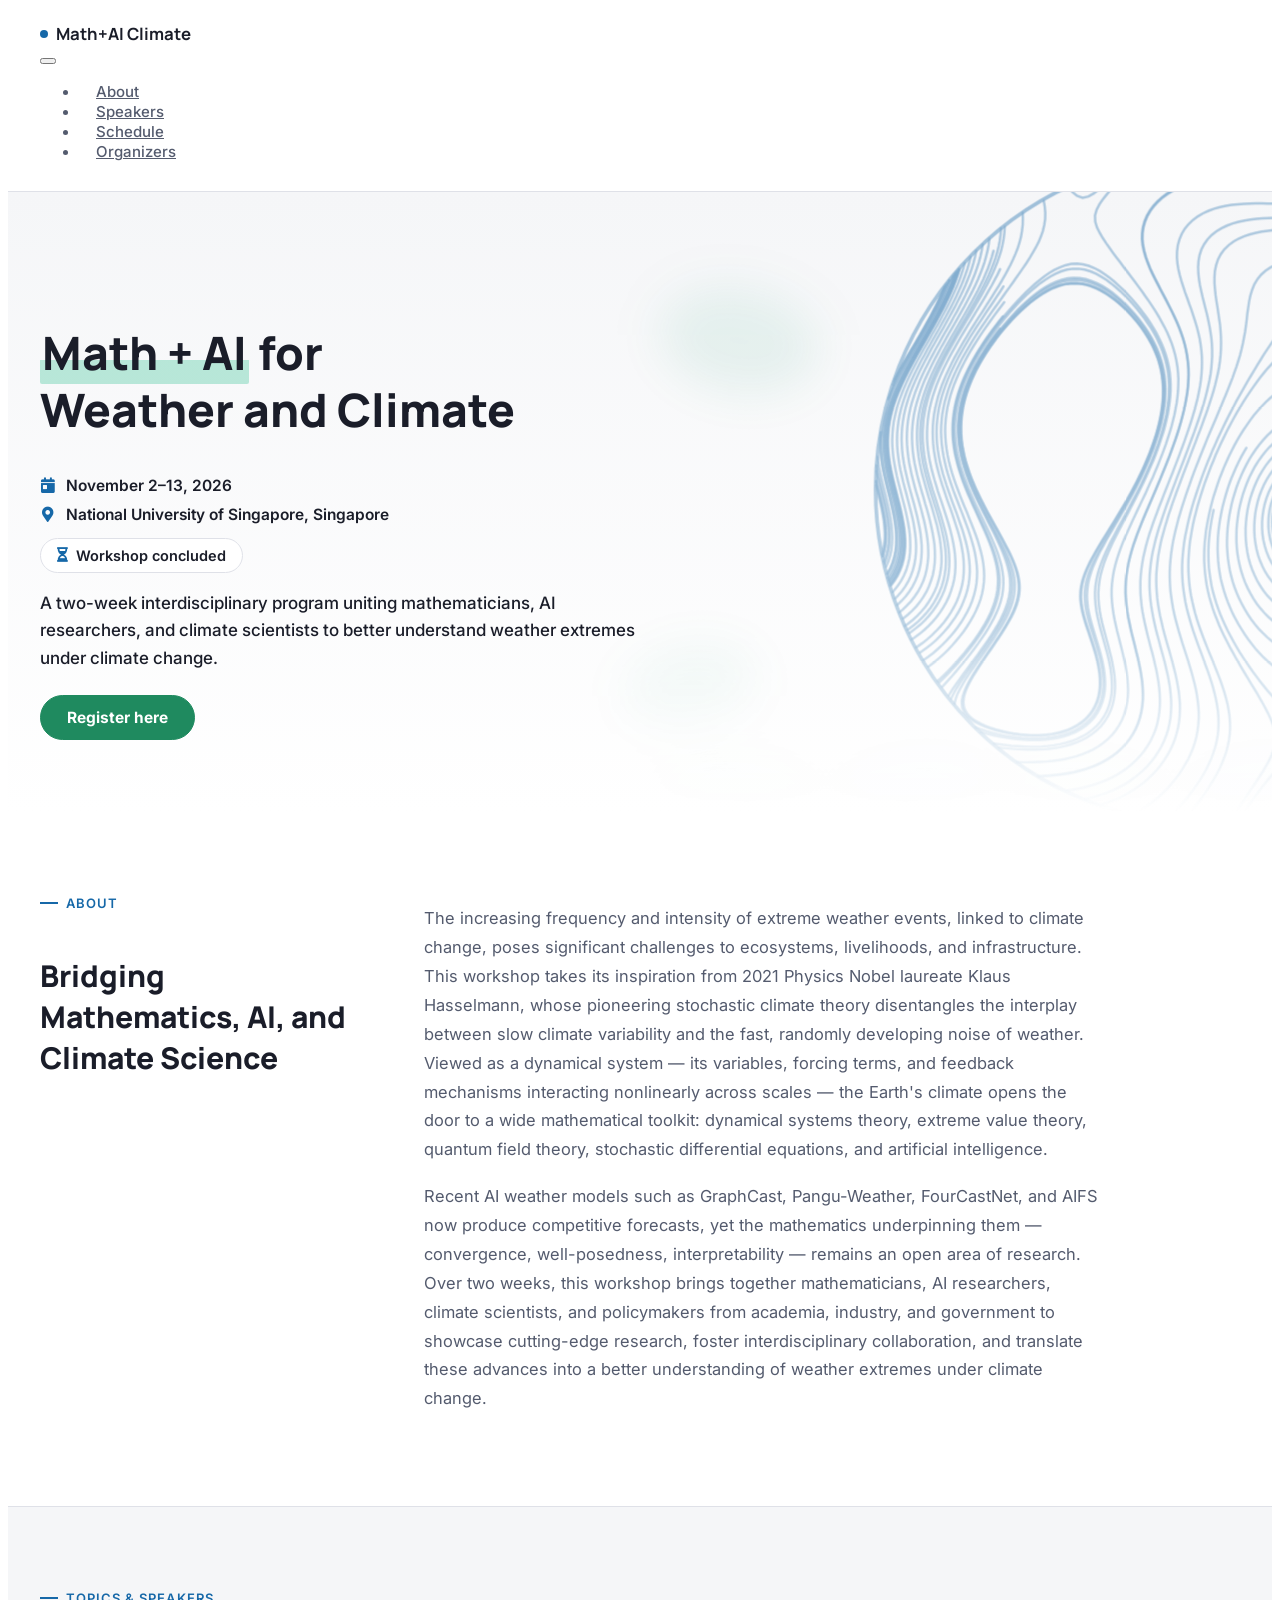
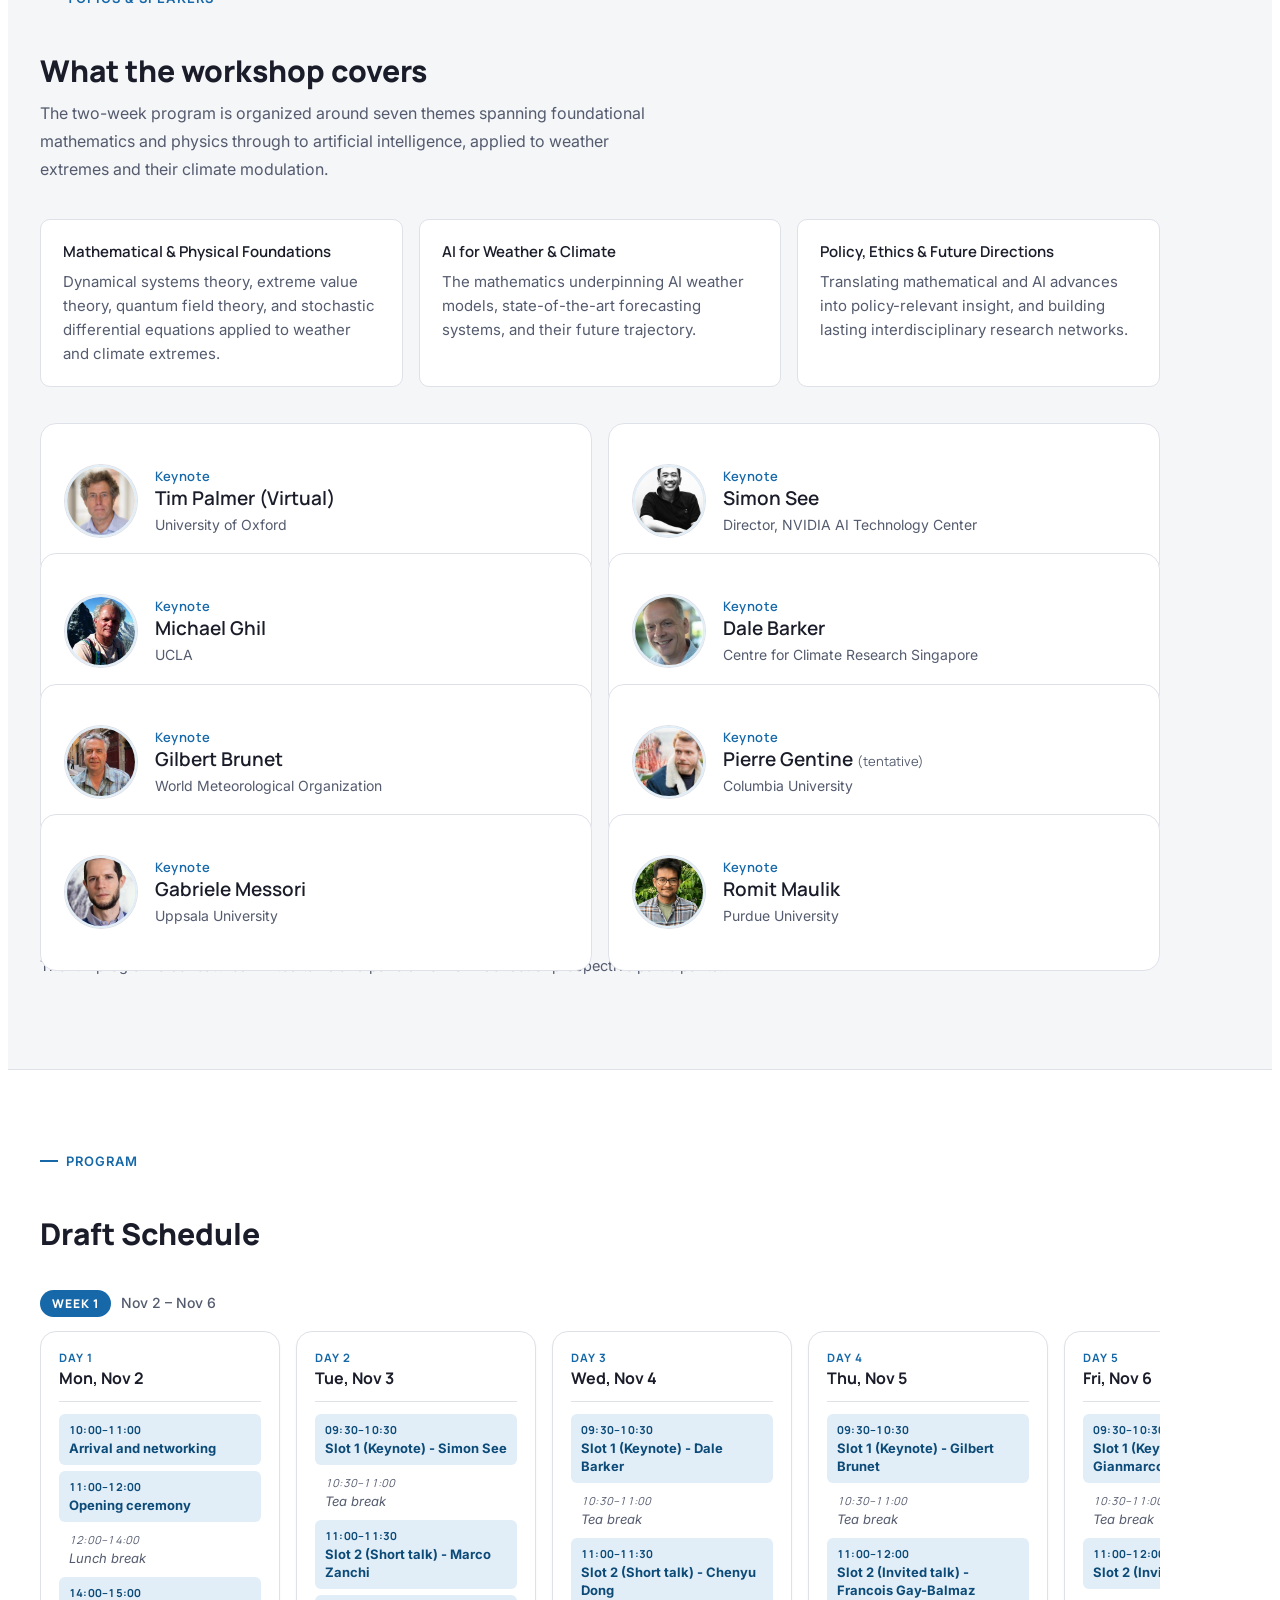
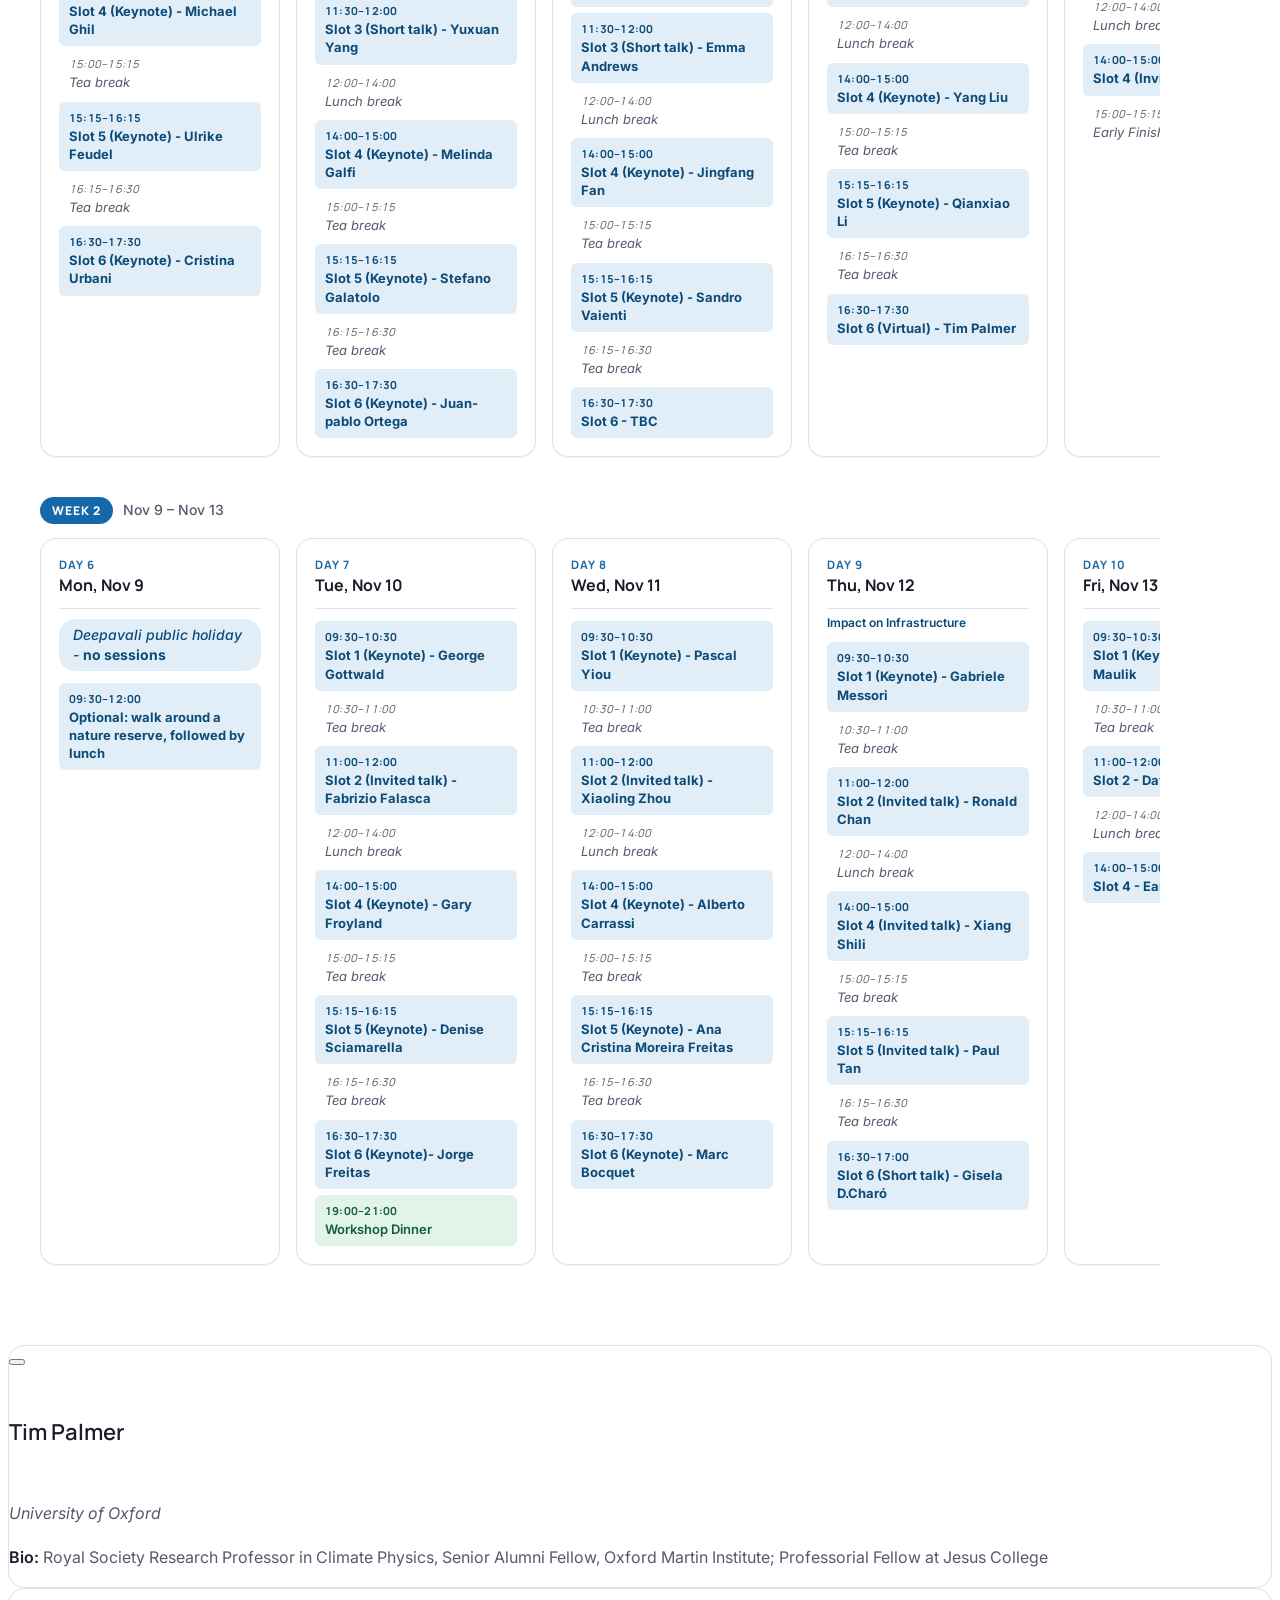
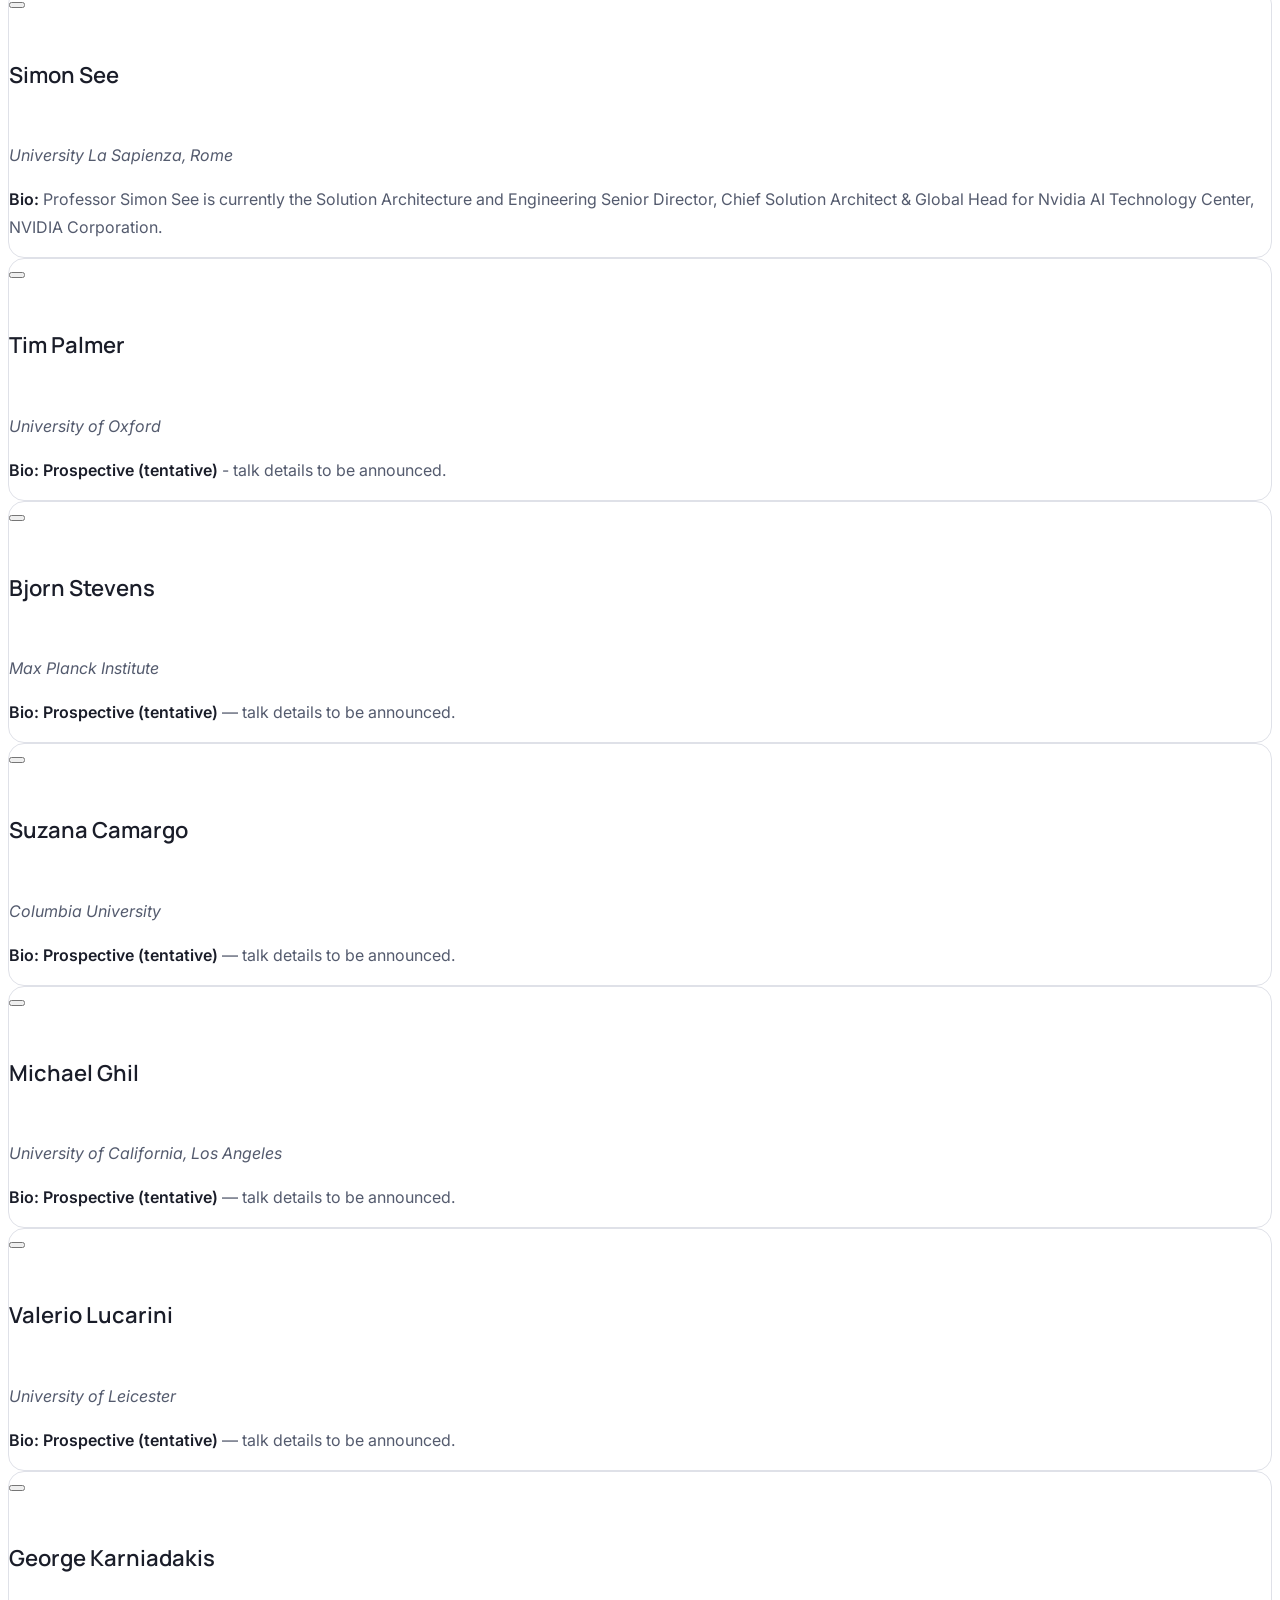
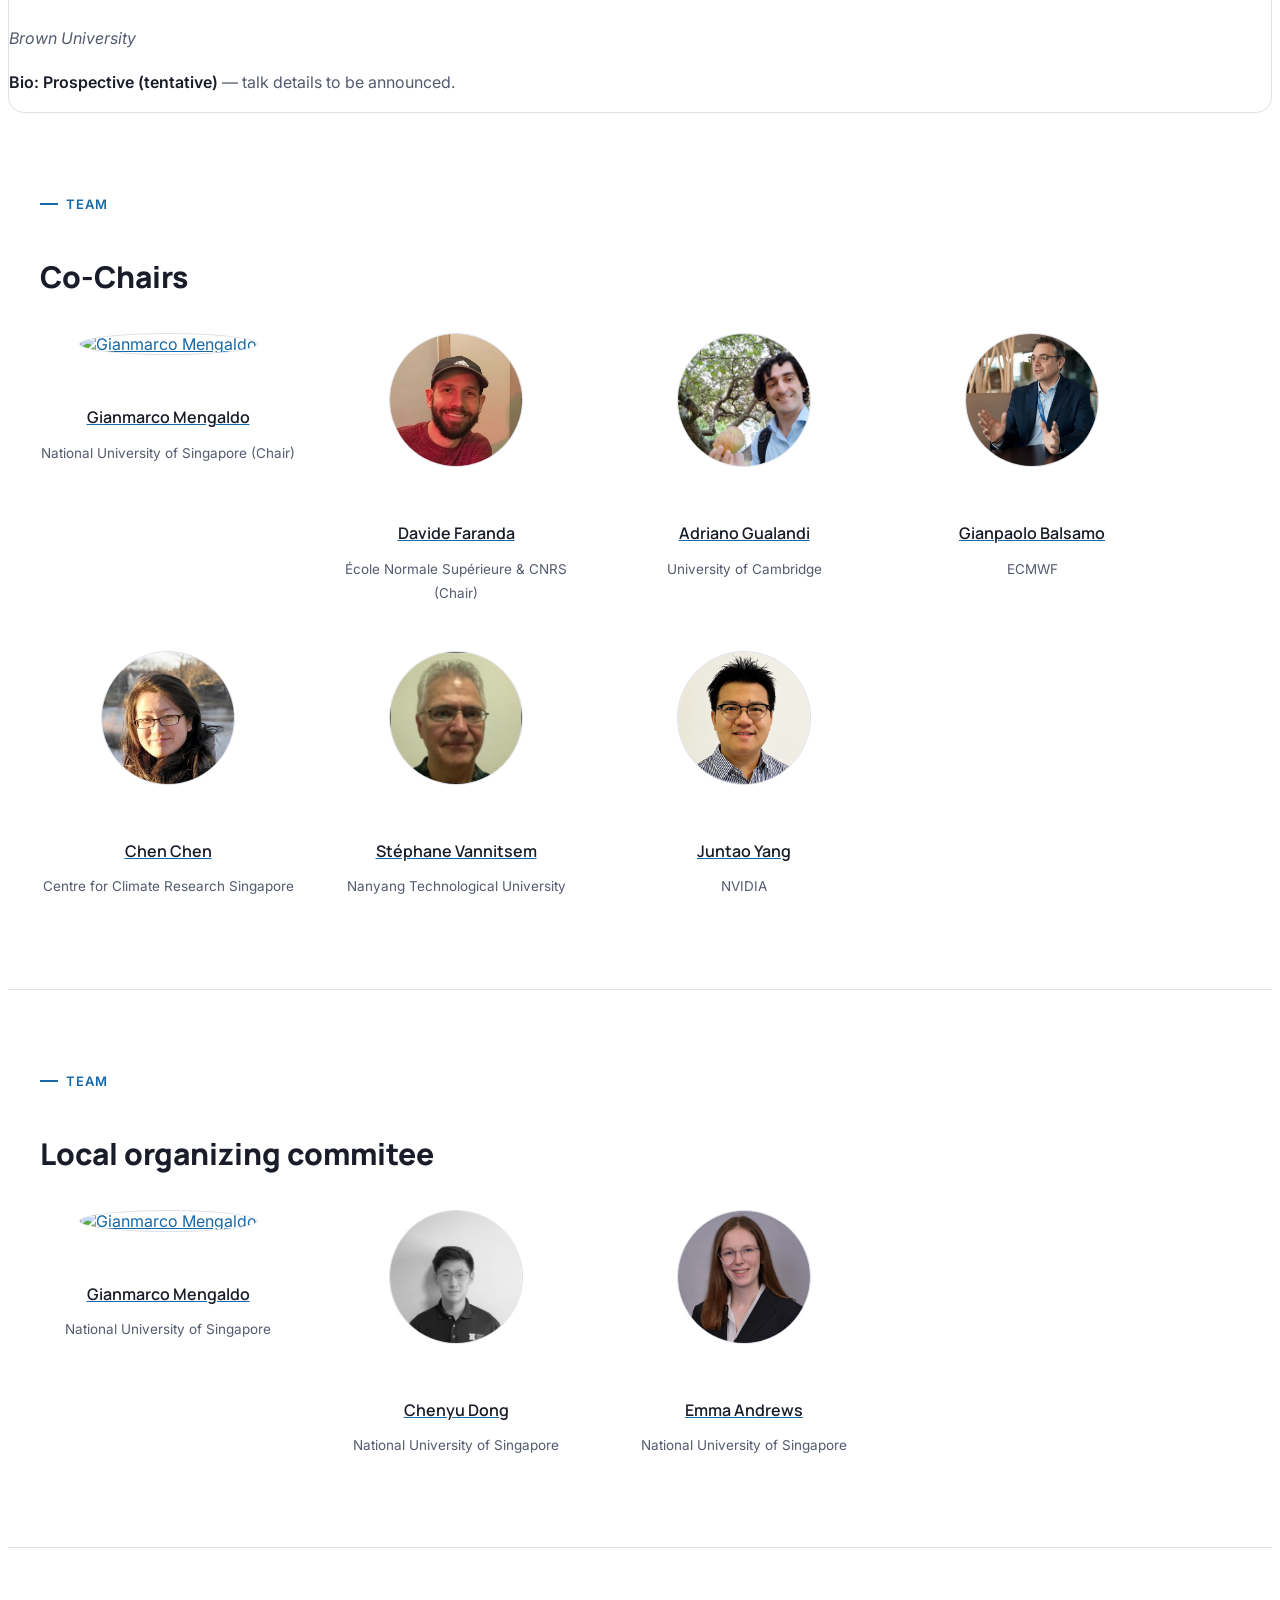
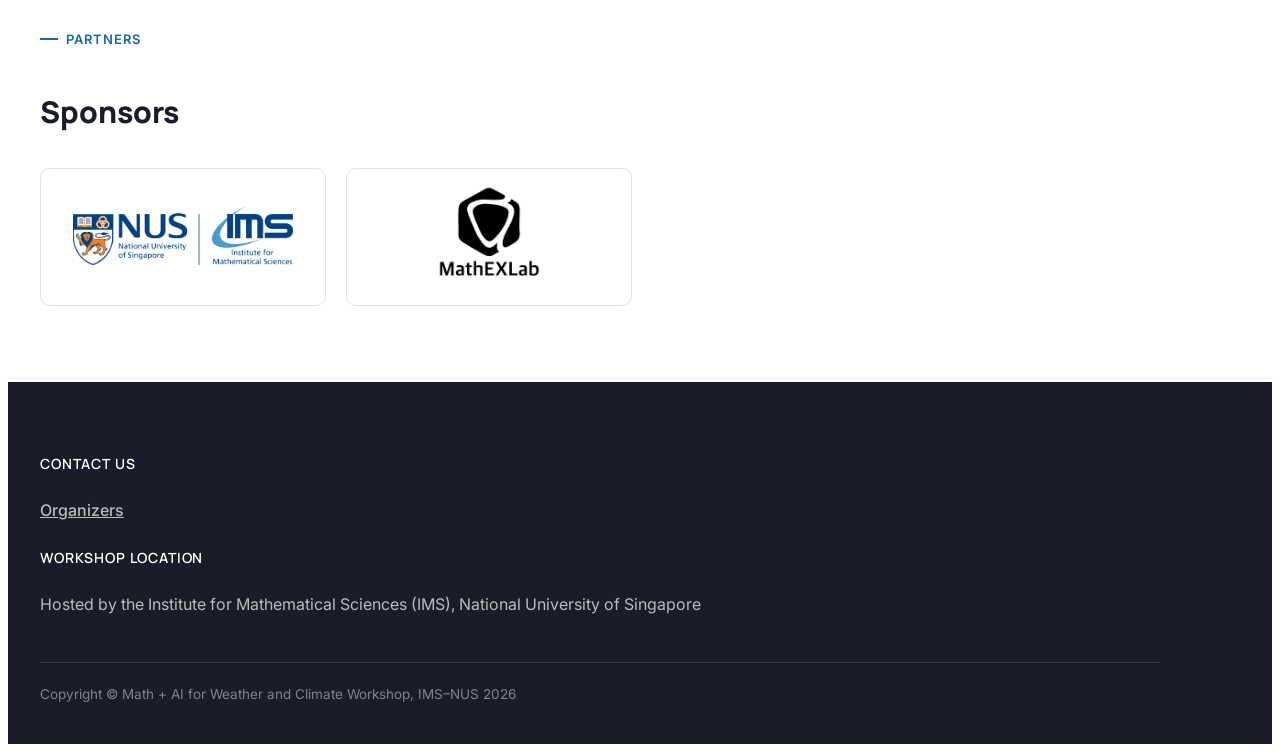
==== index.html @ 5ded69bd "schedule change" ====
<!doctype html>
<html class="no-js" lang="en">

<head>
    <!-- meta data -->
    <meta charset="utf-8">
    <meta http-equiv="X-UA-Compatible" content="IE=edge">
    <meta name="viewport" content="width=device-width, initial-scale=1">
    <!-- The above 3 meta tags *must* come first in the head; any other head content must come *after* these tags -->

    <!--font-family-->
    <link rel="preconnect" href="https://fonts.googleapis.com">
    <link rel="preconnect" href="https://fonts.gstatic.com" crossorigin>
    <link href="https://fonts.googleapis.com/css2?family=Manrope:wght@600;700;800&amp;family=Inter:wght@400;500;600;700&amp;display=swap" rel="stylesheet">

    <!-- title of site -->
    <title>Math + AI for Weather and Climate — IMS Workshop, NUS 2026</title>

    <!-- TODO: add a logo/mark for this workshop to assets/logo/ and point this at it -->
    <link rel="shortcut icon" type="image/svg+xml" href="assets/logo/math-ai-climate.svg" />

    <!--font-awesome.min.css-->
    <link rel="stylesheet" href="assets/css/font-awesome.min.css">

    <!--flat icon css-->
    <link rel="stylesheet" href="assets/css/flaticon.css">

    <!--animate.css-->
    <link rel="stylesheet" href="assets/css/animate.css">

    <!--owl.carousel.css-->
    <link rel="stylesheet" href="assets/css/owl.carousel.min.css">
    <link rel="stylesheet" href="assets/css/owl.theme.default.min.css">

    <!--bootstrap.min.css-->
    <link rel="stylesheet" href="assets/css/bootstrap.min.css">

    <!--responsive.css-->
    <link rel="stylesheet" href="assets/css/responsive.css">

    <!--style.css-->
    <link rel="stylesheet" href="assets/css/style.css">

    <!--theme.css: this workshop's brand layer-->
    <link rel="stylesheet" href="assets/css/theme.css?v=4">

    <link rel="stylesheet" href="https://cdnjs.cloudflare.com/ajax/libs/font-awesome/5.15.3/css/all.min.css">

    <!-- Include Slick CSS -->
    <link rel="stylesheet" type="text/css" href="https://cdnjs.cloudflare.com/ajax/libs/slick-carousel/1.8.1/slick.min.css"/>
    <link rel="stylesheet" type="text/css" href="https://cdnjs.cloudflare.com/ajax/libs/slick-carousel/1.8.1/slick-theme.min.css"/>

    <!-- HTML5 shim and Respond.js for IE8 support of HTML5 elements and media queries -->
    <!-- WARNING: Respond.js doesn't work if you view the page via file:// -->

    <!--[if lt IE 9]>
        <script src="https://oss.maxcdn.com/html5shiv/3.7.3/html5shiv.min.js"></script>
        <script src="https://oss.maxcdn.com/respond/1.4.2/respond.min.js"></script>
    <![endif]-->
    <script id="MathJax-script" async src="https://cdn.jsdelivr.net/npm/mathjax@3/es5/tex-mml-chtml.js"></script>

</head>

<body>
    <!--[if lte IE 9]>
        <p class="browserupgrade">You are using an <strong>outdated</strong> browser. Please <a href="https://browsehappy.com/">upgrade your browser</a> to improve your experience and security.</p>
    <![endif]-->

    <!-- top-area Start -->
    <header class="header sticky-header">
        <nav class="navbar navbar-expand-lg navbar-light bg-light">
            <div class="container-fluid nav-container">
              <a class="brand-mark" href="#welcome-hero"><span class="brand-dot"></span>Math+AI Climate</a>
              <button class="navbar-toggler" type="button" data-bs-toggle="collapse" data-bs-target="#navbarScroll" aria-controls="navbarScroll" aria-expanded="false" aria-label="Toggle navigation">
                <span class="navbar-toggler-icon"></span>
              </button>
              <div class="collapse navbar-collapse" id="navbarScroll">
                <ul class="navbar-nav ms-auto my-2 my-lg-0 navbar-nav-scroll align-items-lg-center">
                  <li class="nav-item">
                    <a class="nav-link" href="#goals">About</a>
                  </li>
                  <li class="nav-item">
                    <a class="nav-link" href="#topics">Speakers</a>
                  </li>
                  <li class="nav-item">
                    <a class="nav-link" href="#schedule">Schedule</a>
                  </li>
                  <li class="nav-item">
                    <a class="nav-link" href="#organizers">Organizers</a>
                  </li>
                  <!-- Past Events dropdown: this is the workshop's first edition, so there's
                       nothing to link here yet. Uncomment and fill in after it runs once.
                  <li class="nav-item dropdown">
                    <a href="#" class="nav-link dropdown-toggle" id="pastEventsDropdown" role="button" data-bs-toggle="dropdown" aria-haspopup="true" aria-expanded="false">Past Events</a>
                    <div class="dropdown-menu">
                      <a class="dropdown-item" href="index-2026.html">2026</a>
                    </div>
                  </li>
                  -->
                </ul>
              </div>
            </div>
          </nav>

        <div class="clearfix"></div>

    </header><!-- /.top-area -->
    <!-- top-area End -->


    <!-- welcome-hero start -->
    <section id="welcome-hero" class="welcome-hero section-fade-in">
        <div class="hero-bg" aria-hidden="true">
<!-- HERO_BG_SVG_START -->
<svg xmlns="http://www.w3.org/2000/svg" viewBox="0 0 1600 500" preserveAspectRatio="xMidYMid slice">
<defs>
<filter id="blobBlur" x="-50%" y="-50%" width="200%" height="200%">
<feGaussianBlur stdDeviation="18"/>
</filter>
</defs>
<g>
<ellipse cx="880" cy="120" rx="65" ry="42" fill="#1f8a5f" fill-opacity="0.15" transform="rotate(10 880 120)" filter="url(#blobBlur)" class="hero-blob" style="--bi:0"/>
<ellipse cx="840" cy="400" rx="55" ry="34" fill="#1f8a5f" fill-opacity="0.13" transform="rotate(-12 840 400)" filter="url(#blobBlur)" class="hero-blob" style="--bi:1"/>
<ellipse cx="1470" cy="80" rx="60" ry="40" fill="#1f8a5f" fill-opacity="0.14" transform="rotate(8 1470 80)" filter="url(#blobBlur)" class="hero-blob" style="--bi:2"/>
<ellipse cx="1500" cy="400" rx="65" ry="42" fill="#1f8a5f" fill-opacity="0.13" transform="rotate(-10 1500 400)" filter="url(#blobBlur)" class="hero-blob" style="--bi:3"/>
<ellipse cx="1560" cy="230" rx="45" ry="60" fill="#1668a8" fill-opacity="0.12" transform="rotate(0 1560 230)" filter="url(#blobBlur)" class="hero-blob" style="--bi:4"/>
<ellipse cx="880" cy="486" rx="65" ry="26" fill="#1f8a5f" fill-opacity="0.1" transform="rotate(6 880 486)" filter="url(#blobBlur)" class="hero-blob" style="--bi:5"/>
<ellipse cx="1020" cy="486" rx="65" ry="26" fill="#1668a8" fill-opacity="0.1" transform="rotate(-6 1020 486)" filter="url(#blobBlur)" class="hero-blob" style="--bi:6"/>
<ellipse cx="1160" cy="486" rx="65" ry="26" fill="#1f8a5f" fill-opacity="0.1" transform="rotate(6 1160 486)" filter="url(#blobBlur)" class="hero-blob" style="--bi:7"/>
<ellipse cx="1300" cy="486" rx="65" ry="26" fill="#1668a8" fill-opacity="0.1" transform="rotate(-6 1300 486)" filter="url(#blobBlur)" class="hero-blob" style="--bi:8"/>
<ellipse cx="1440" cy="486" rx="65" ry="26" fill="#1f8a5f" fill-opacity="0.1" transform="rotate(6 1440 486)" filter="url(#blobBlur)" class="hero-blob" style="--bi:9"/>
</g>
<g>
<path d="M 1154.1,-8.2 L 1158.8,-7.1 L 1163.6,-8.0 L 1168.0,-10.1 L 1172.0,-12.8 L 1175.8,-15.9 L 1177.0,-16.9" class="hero-line" fill="none" stroke="#1668a8" stroke-opacity="0.6" stroke-width="2" stroke-linecap="round" style="--len:25.9;--i:0"/>
<path d="M 1145.8,-3.8 L 1148.8,-0.0 L 1152.5,3.1 L 1157.0,4.7 L 1161.7,3.6 L 1165.9,1.2 L 1169.7,-1.8 L 1173.4,-5.0 L 1177.0,-8.2 L 1180.6,-11.6 L 1184.1,-14.9 L 1187.6,-18.2 L 1190.0,-20.4" class="hero-line" fill="none" stroke="#1668a8" stroke-opacity="0.6" stroke-width="2" stroke-linecap="round" style="--len:56.6;--i:1"/>
<path d="M 1125.7,7.2 L 1126.5,12.0 L 1126.9,16.8 L 1126.8,21.7 L 1126.1,26.5 L 1125.0,31.2 L 1123.4,35.8 L 1121.5,40.3 L 1119.3,44.6 L 1116.9,48.8 L 1114.4,53.0 L 1111.8,57.1 L 1109.1,61.1 L 1106.3,65.1 L 1103.5,69.1 L 1100.7,73.1 L 1097.9,77.0 L 1095.0,81.0 L 1092.2,84.9 L 1089.4,88.9 L 1086.5,92.8 L 1083.7,96.8 L 1080.9,100.8 L 1078.2,104.8 L 1075.5,108.8 L 1072.8,112.8 L 1070.1,116.9 L 1067.6,121.0 L 1065.1,125.2 L 1062.6,129.4 L 1060.2,133.6 L 1058.0,137.9 L 1055.8,142.3 L 1053.7,146.7 L 1051.8,151.2 L 1050.0,155.7 L 1048.4,160.3 L 1047.0,164.9 L 1045.7,169.6 L 1044.7,174.3 L 1043.8,179.1 L 1043.3,183.9 L 1042.9,188.8 L 1042.8,193.7 L 1043.0,198.5 L 1043.4,203.4 L 1044.0,208.2 L 1044.8,213.0 L 1045.8,217.7 L 1046.9,222.4 L 1048.2,227.1 L 1049.7,231.8 L 1051.2,236.4 L 1052.8,241.0 L 1054.5,245.5 L 1056.3,250.1 L 1058.0,254.6 L 1059.8,259.1 L 1061.5,263.7 L 1063.2,268.2 L 1064.9,272.8 L 1066.4,277.4 L 1067.8,282.0 L 1069.1,286.7 L 1070.2,291.5 L 1071.0,296.2 L 1071.6,301.1 L 1071.9,305.9 L 1071.8,310.8 L 1071.4,315.6 L 1070.6,320.4 L 1069.4,325.1 L 1067.9,329.8 L 1066.1,334.3 L 1064.0,338.6 L 1061.6,342.9 L 1059.1,347.0 L 1056.3,351.0 L 1053.3,354.9 L 1050.2,358.6 L 1046.9,362.2 L 1043.5,365.6 L 1039.9,368.9 L 1036.2,372.1 L 1032.4,375.0 L 1028.4,377.8" class="hero-line" fill="none" stroke="#1668a8" stroke-opacity="0.6" stroke-width="2" stroke-linecap="round" style="--len:413.1;--i:2"/>
<path d="M 1108.7,16.8 L 1108.8,21.7 L 1108.7,26.5 L 1108.1,31.3 L 1107.3,36.1 L 1106.1,40.8 L 1104.6,45.5 L 1102.8,50.0 L 1100.9,54.4 L 1098.8,58.8 L 1096.5,63.1 L 1094.2,67.4 L 1091.8,71.6 L 1089.3,75.8 L 1086.7,79.9 L 1084.1,84.0 L 1081.5,88.1 L 1078.9,92.2 L 1076.3,96.3 L 1073.6,100.4 L 1071.0,104.5 L 1068.4,108.6 L 1065.8,112.7 L 1063.3,116.9 L 1060.8,121.0 L 1058.4,125.2 L 1056.0,129.5 L 1053.6,133.7 L 1051.4,138.0 L 1049.3,142.4 L 1047.2,146.8 L 1045.3,151.3 L 1043.5,155.8 L 1041.9,160.4 L 1040.4,165.0 L 1039.2,169.7 L 1038.1,174.4 L 1037.2,179.2 L 1036.6,184.0 L 1036.2,188.9 L 1036.1,193.7 L 1036.2,198.6 L 1036.5,203.5 L 1037.0,208.3 L 1037.8,213.1 L 1038.7,217.9 L 1039.8,222.6 L 1041.0,227.3 L 1042.4,232.0 L 1043.8,236.6 L 1045.4,241.2 L 1046.9,245.8 L 1048.5,250.4 L 1050.2,255.0 L 1051.8,259.6 L 1053.3,264.2 L 1054.8,268.8 L 1056.3,273.4 L 1057.6,278.1 L 1058.8,282.8 L 1059.7,287.6 L 1060.5,292.4 L 1061.0,297.2 L 1061.2,302.1 L 1061.1,306.9 L 1060.7,311.8 L 1059.9,316.6 L 1058.7,321.3 L 1057.2,325.9 L 1055.4,330.4 L 1053.2,334.8 L 1050.8,339.0 L 1048.2,343.0 L 1045.3,346.9 L 1042.1,350.7 L 1038.8,354.2 L 1035.4,357.6 L 1031.7,360.8 L 1027.9,363.8 L 1023.9,366.6 L 1022.5,367.5" class="hero-line" fill="none" stroke="#1668a8" stroke-opacity="0.6" stroke-width="2" stroke-linecap="round" style="--len:385.5;--i:3"/>
<path d="M 1094.2,28.1 L 1093.9,32.9 L 1093.3,37.8 L 1092.4,42.5 L 1091.3,47.2 L 1089.8,51.9 L 1088.2,56.5 L 1086.4,61.0 L 1084.5,65.4 L 1082.4,69.8 L 1080.2,74.2 L 1077.9,78.5 L 1075.6,82.7 L 1073.2,86.9 L 1070.7,91.1 L 1068.3,95.3 L 1065.8,99.5 L 1063.3,103.7 L 1060.8,107.8 L 1058.3,112.0 L 1055.8,116.2 L 1053.4,120.4 L 1051.0,124.6 L 1048.6,128.9 L 1046.3,133.2 L 1044.1,137.5 L 1042.0,141.9 L 1039.9,146.3 L 1037.9,150.7 L 1036.1,155.2 L 1034.4,159.8 L 1032.9,164.4 L 1031.6,169.1 L 1030.4,173.8 L 1029.5,178.5 L 1028.7,183.3 L 1028.3,188.2 L 1028.0,193.0 L 1028.0,197.9 L 1028.2,202.7 L 1028.7,207.6 L 1029.3,212.4 L 1030.1,217.2 L 1031.1,222.0 L 1032.2,226.7 L 1033.5,231.4 L 1034.8,236.0 L 1036.2,240.7 L 1037.7,245.3 L 1039.2,250.0 L 1040.6,254.6 L 1042.1,259.2 L 1043.5,263.9 L 1044.8,268.6 L 1046.1,273.3 L 1047.2,278.0 L 1048.1,282.8 L 1048.8,287.6 L 1049.3,292.4 L 1049.5,297.3 L 1049.4,302.1 L 1049.0,307.0 L 1048.2,311.8 L 1047.0,316.5 L 1045.5,321.1 L 1043.6,325.6 L 1041.4,329.9 L 1038.9,334.1 L 1036.1,338.0 L 1033.1,341.8 L 1029.8,345.4 L 1026.3,348.8 L 1022.5,351.9 L 1018.7,354.8 L 1017.3,355.7" class="hero-line" fill="none" stroke="#1668a8" stroke-opacity="0.6" stroke-width="2" stroke-linecap="round" style="--len:356.4;--i:4"/>
<path d="M 1081.8,37.8 L 1081.2,42.6 L 1080.3,47.4 L 1079.1,52.1 L 1077.8,56.8 L 1076.2,61.4 L 1074.5,65.9 L 1072.6,70.4 L 1070.6,74.8 L 1068.5,79.2 L 1066.3,83.5 L 1064.0,87.8 L 1061.7,92.1 L 1059.3,96.3 L 1056.9,100.6 L 1054.5,104.8 L 1052.1,109.0 L 1049.7,113.2 L 1047.3,117.4 L 1044.9,121.7 L 1042.5,125.9 L 1040.2,130.2 L 1037.9,134.5 L 1035.7,138.8 L 1033.6,143.2 L 1031.5,147.6 L 1029.5,152.0 L 1027.7,156.5 L 1026.0,161.1 L 1024.5,165.7 L 1023.1,170.3 L 1021.9,175.1 L 1020.9,179.8 L 1020.2,184.6 L 1019.7,189.4 L 1019.4,194.3 L 1019.4,199.2 L 1019.6,204.0 L 1020.0,208.9 L 1020.6,213.7 L 1021.4,218.5 L 1022.4,223.2 L 1023.5,228.0 L 1024.7,232.7 L 1026.0,237.4 L 1027.3,242.0 L 1028.7,246.7 L 1030.0,251.4 L 1031.4,256.0 L 1032.7,260.7 L 1033.9,265.4 L 1035.0,270.2 L 1036.0,274.9 L 1036.8,279.7 L 1037.5,284.5 L 1037.8,289.4 L 1037.9,294.2 L 1037.7,299.1 L 1037.1,303.9 L 1036.2,308.7 L 1034.8,313.3 L 1033.1,317.9 L 1031.1,322.3 L 1028.6,326.5 L 1025.9,330.5 L 1022.8,334.3 L 1019.5,337.8 L 1015.9,341.1 L 1012.1,344.1" class="hero-line" fill="none" stroke="#1668a8" stroke-opacity="0.6" stroke-width="2" stroke-linecap="round" style="--len:330.5;--i:5"/>
<path d="M 1071.2,47.5 L 1070.2,52.3 L 1069.0,57.0 L 1067.6,61.7 L 1066.0,66.3 L 1064.2,70.8 L 1062.4,75.3 L 1060.4,79.7 L 1058.3,84.1 L 1056.1,88.4 L 1053.9,92.8 L 1051.6,97.0 L 1049.2,101.3 L 1046.9,105.5 L 1044.5,109.8 L 1042.1,114.0 L 1039.7,118.2 L 1037.3,122.5 L 1034.9,126.7 L 1032.6,131.0 L 1030.3,135.3 L 1028.1,139.6 L 1025.9,143.9 L 1023.8,148.3 L 1021.8,152.7 L 1019.9,157.2 L 1018.1,161.7 L 1016.5,166.3 L 1015.1,171.0 L 1013.8,175.7 L 1012.8,180.4 L 1012.0,185.2 L 1011.4,190.0 L 1011.1,194.9 L 1011.0,199.7 L 1011.2,204.6 L 1011.5,209.4 L 1012.1,214.3 L 1012.9,219.1 L 1013.8,223.8 L 1014.9,228.6 L 1016.0,233.3 L 1017.2,238.0 L 1018.5,242.7 L 1019.8,247.4 L 1021.1,252.1 L 1022.3,256.8 L 1023.5,261.5 L 1024.5,266.2 L 1025.5,271.0 L 1026.3,275.8 L 1026.8,280.6 L 1027.2,285.5 L 1027.2,290.3 L 1026.9,295.2 L 1026.3,300.0 L 1025.3,304.7 L 1023.9,309.4 L 1022.0,313.9 L 1019.8,318.2 L 1017.2,322.3 L 1014.3,326.2 L 1011.0,329.8 L 1007.5,333.1" class="hero-line" fill="none" stroke="#1668a8" stroke-opacity="0.6" stroke-width="2" stroke-linecap="round" style="--len:306.2;--i:6"/>
<path d="M 1061.9,57.4 L 1060.6,62.1 L 1059.1,66.7 L 1057.5,71.3 L 1055.7,75.8 L 1053.7,80.2 L 1051.7,84.6 L 1049.6,89.0 L 1047.4,93.3 L 1045.1,97.7 L 1042.8,101.9 L 1040.5,106.2 L 1038.1,110.4 L 1035.7,114.6 L 1033.3,118.9 L 1030.9,123.1 L 1028.5,127.3 L 1026.1,131.6 L 1023.8,135.8 L 1021.5,140.1 L 1019.3,144.5 L 1017.1,148.8 L 1015.1,153.2 L 1013.1,157.7 L 1011.3,162.2 L 1009.6,166.7 L 1008.0,171.3 L 1006.7,176.0 L 1005.6,180.7 L 1004.6,185.5 L 1004.0,190.3 L 1003.6,195.1 L 1003.4,200.0 L 1003.5,204.9 L 1003.9,209.7 L 1004.4,214.5 L 1005.2,219.3 L 1006.1,224.1 L 1007.1,228.9 L 1008.2,233.6 L 1009.4,238.3 L 1010.6,243.0 L 1011.8,247.7 L 1013.0,252.4 L 1014.2,257.2 L 1015.2,261.9 L 1016.2,266.7 L 1017.0,271.5 L 1017.6,276.3 L 1017.9,281.1 L 1018.0,286.0 L 1017.8,290.8 L 1017.2,295.7 L 1016.1,300.4 L 1014.7,305.0 L 1012.8,309.5 L 1010.5,313.8 L 1007.8,317.8 L 1004.8,321.6 L 1003.7,322.8" class="hero-line" fill="none" stroke="#1668a8" stroke-opacity="0.6" stroke-width="2" stroke-linecap="round" style="--len:283.5;--i:7"/>
<path d="M 1054.5,65.8 L 1052.9,70.4 L 1051.2,74.9 L 1049.3,79.4 L 1047.3,83.9 L 1045.3,88.3 L 1043.1,92.6 L 1040.9,96.9 L 1038.6,101.2 L 1036.2,105.5 L 1033.9,109.7 L 1031.5,113.9 L 1029.1,118.2 L 1026.6,122.4 L 1024.2,126.6 L 1021.8,130.8 L 1019.4,135.0 L 1017.1,139.3 L 1014.8,143.6 L 1012.5,147.9 L 1010.4,152.2 L 1008.3,156.6 L 1006.3,161.1 L 1004.5,165.6 L 1002.8,170.2 L 1001.3,174.8 L 1000.0,179.5 L 999.0,184.2 L 998.2,189.0 L 997.6,193.8 L 997.3,198.7 L 997.3,203.5 L 997.5,208.4 L 998.0,213.2 L 998.6,218.0 L 999.4,222.8 L 1000.4,227.6 L 1001.5,232.3 L 1002.6,237.1 L 1003.8,241.8 L 1005.0,246.5 L 1006.2,251.2 L 1007.3,255.9 L 1008.3,260.7 L 1009.2,265.5 L 1009.9,270.3 L 1010.5,275.1 L 1010.7,279.9 L 1010.7,284.8 L 1010.3,289.6 L 1009.5,294.4 L 1008.3,299.1 L 1006.6,303.7 L 1004.5,308.1 L 1001.9,312.2 L 1001.0,313.5" class="hero-line" fill="none" stroke="#1668a8" stroke-opacity="0.6" stroke-width="2" stroke-linecap="round" style="--len:264.0;--i:8"/>
<path d="M 1049.4,71.3 L 1047.7,75.9 L 1045.8,80.3 L 1043.8,84.8 L 1041.7,89.2 L 1039.6,93.5 L 1037.3,97.8 L 1035.0,102.1 L 1032.7,106.4 L 1030.3,110.6 L 1027.9,114.8 L 1025.4,119.0 L 1023.0,123.2 L 1020.6,127.4 L 1018.1,131.6 L 1015.7,135.9 L 1013.3,140.1 L 1011.0,144.4 L 1008.7,148.6 L 1006.5,153.0 L 1004.4,157.3 L 1002.4,161.8 L 1000.5,166.2" class="hero-line" fill="none" stroke="#1668a8" stroke-opacity="0.6" stroke-width="2" stroke-linecap="round" style="--len:106.9;--i:9"/>
<path d="M 1046.2,75.6 L 1045.0,78.6 L 1043.0,83.0 L 1041.0,87.4 L 1038.9,91.8 L 1036.7,96.1 L 1034.4,100.4 L 1032.0,104.7 L 1029.7,108.9 L 1027.3,113.1 L 1024.8,117.4 L 1022.4,121.5 L 1019.9,125.7 L 1017.4,129.9 L 1015.0,134.1 L 1012.6,138.3 L 1010.2,142.6 L 1007.9,146.8 L 1005.6,151.1 L 1004.8,152.6" class="hero-line" fill="none" stroke="#1668a8" stroke-opacity="0.6" stroke-width="2" stroke-linecap="round" style="--len:87.5;--i:10"/>
<path d="M 1045.3,77.0 L 1043.4,81.5 L 1041.4,85.9 L 1039.3,90.3 L 1037.1,94.6 L 1034.9,98.9 L 1032.6,103.2 L 1030.2,107.5 L 1027.8,111.7 L 1025.4,115.9 L 1022.9,120.1 L 1020.5,124.3 L 1018.0,128.5 L 1015.5,132.7 L 1013.1,136.9 L 1010.7,141.1 L 1008.3,145.3 L 1006.0,149.6 L 1005.3,151.1" class="hero-line" fill="none" stroke="#1668a8" stroke-opacity="0.6" stroke-width="2" stroke-linecap="round" style="--len:84.2;--i:11"/>
<path d="M 1047.2,74.1 L 1045.4,78.6 L 1043.4,83.0 L 1041.4,87.4 L 1039.3,91.8 L 1037.0,96.1 L 1034.8,100.4 L 1032.4,104.7 L 1030.1,108.9 L 1027.7,113.2 L 1025.2,117.4 L 1022.8,121.6 L 1020.3,125.8 L 1017.9,129.9 L 1015.4,134.2 L 1013.0,138.4 L 1010.6,142.6 L 1008.3,146.9 L 1006.0,151.2 L 1003.8,155.5" class="hero-line" fill="none" stroke="#1668a8" stroke-opacity="0.6" stroke-width="2" stroke-linecap="round" style="--len:92.3;--i:12"/>
<path d="M 1049.6,71.1 L 1047.9,75.6 L 1046.0,80.1 L 1044.1,84.6 L 1042.0,89.0 L 1039.8,93.3 L 1037.6,97.6 L 1035.3,101.9 L 1032.9,106.2 L 1030.5,110.4 L 1028.1,114.6 L 1025.7,118.8 L 1023.3,123.0 L 1020.8,127.2 L 1018.4,131.4 L 1016.0,135.7 L 1013.6,139.9 L 1011.2,144.2 L 1009.0,148.4 L 1006.8,152.8 L 1004.6,157.1 L 1002.6,161.6 L 1000.7,166.0 L 1000.1,167.5" class="hero-line" fill="none" stroke="#1668a8" stroke-opacity="0.6" stroke-width="2" stroke-linecap="round" style="--len:108.5;--i:13"/>
<path d="M 1052.3,67.9 L 1050.7,72.5 L 1048.9,77.0 L 1047.0,81.5 L 1045.0,85.9 L 1042.9,90.3 L 1040.7,94.6 L 1038.4,99.0 L 1036.1,103.2 L 1033.8,107.5 L 1031.4,111.7 L 1029.0,115.9 L 1026.5,120.1 L 1024.1,124.3 L 1021.7,128.6 L 1019.3,132.8 L 1016.9,137.0 L 1014.5,141.3 L 1012.2,145.6 L 1010.0,149.9 L 1007.9,154.2 L 1005.8,158.6 L 1003.9,163.1 L 1002.1,167.6 L 1000.4,172.2 L 999.0,176.8 L 997.7,181.5 L 996.8,186.3 L 996.0,191.1 L 995.5,195.9 L 995.3,200.8 L 995.4,205.6 L 995.7,210.5 L 996.3,215.3 L 997.0,220.1 L 997.9,224.9 L 998.9,229.6 L 1000.0,234.4 L 1001.1,239.1 L 1002.3,243.8 L 1003.5,248.5 L 1004.6,253.2 L 1005.7,258.0 L 1006.7,262.8 L 1007.5,267.6 L 1008.1,272.4 L 1008.4,277.2 L 1008.5,282.1 L 1008.2,286.9 L 1007.6,291.7 L 1006.5,296.5 L 1005.0,301.1 L 1003.0,305.5 L 1000.6,309.7 L 999.7,311.1" class="hero-line" fill="none" stroke="#1668a8" stroke-opacity="0.6" stroke-width="2" stroke-linecap="round" style="--len:259.2;--i:14"/>
<path d="M 1055.0,64.5 L 1053.5,69.1 L 1051.8,73.7 L 1050.0,78.2 L 1048.0,82.6 L 1046.0,87.0 L 1043.8,91.4 L 1041.6,95.7 L 1039.3,100.0 L 1037.0,104.3 L 1034.6,108.5 L 1032.3,112.7 L 1029.8,117.0 L 1027.4,121.2 L 1025.0,125.4 L 1022.6,129.6 L 1020.2,133.8 L 1017.8,138.1 L 1015.5,142.4 L 1013.3,146.7 L 1011.1,151.0 L 1009.0,155.4 L 1007.0,159.8 L 1005.1,164.3 L 1003.4,168.9 L 1001.9,173.5 L 1000.5,178.1 L 999.4,182.9 L 998.5,187.6 L 997.9,192.5 L 997.5,197.3 L 997.4,202.2 L 997.6,207.0 L 998.0,211.9 L 998.6,216.7 L 999.3,221.5 L 1000.3,226.3 L 1001.3,231.0 L 1002.4,235.7 L 1003.6,240.4 L 1004.8,245.2 L 1006.0,249.9 L 1007.1,254.6 L 1008.2,259.3 L 1009.1,264.1 L 1009.9,268.9 L 1010.5,273.7 L 1010.8,278.6 L 1010.9,283.4 L 1010.6,288.3 L 1009.9,293.1 L 1008.8,297.8 L 1007.3,302.4 L 1005.3,306.9 L 1002.9,311.1 L 1001.0,313.7" class="hero-line" fill="none" stroke="#1668a8" stroke-opacity="0.6" stroke-width="2" stroke-linecap="round" style="--len:265.7;--i:15"/>
<path d="M 1056.9,62.2 L 1055.4,66.8 L 1053.8,71.4 L 1052.0,75.9 L 1050.1,80.4 L 1048.1,84.8 L 1046.0,89.2 L 1043.8,93.6 L 1041.6,97.9 L 1039.3,102.1 L 1036.9,106.4 L 1034.6,110.6 L 1032.2,114.9 L 1029.7,119.1 L 1027.3,123.3 L 1024.9,127.5 L 1022.5,131.7 L 1020.2,136.0 L 1017.8,140.3 L 1015.6,144.6 L 1013.4,148.9 L 1011.2,153.3 L 1009.2,157.7 L 1007.3,162.2 L 1005.5,166.7 L 1003.9,171.3 L 1002.5,175.9 L 1001.3,180.6 L 1000.3,185.4 L 999.6,190.2 L 999.1,195.0 L 998.9,199.9 L 999.0,204.7 L 999.3,209.6 L 999.8,214.4 L 1000.5,219.2 L 1001.4,224.0 L 1002.4,228.8 L 1003.5,233.5 L 1004.6,238.2 L 1005.8,242.9 L 1007.0,247.6 L 1008.2,252.4 L 1009.3,257.1 L 1010.3,261.8 L 1011.2,266.6 L 1011.9,271.4 L 1012.4,276.3 L 1012.7,281.1 L 1012.6,286.0 L 1012.2,290.8 L 1011.4,295.6 L 1010.1,300.3 L 1008.4,304.9 L 1006.3,309.2 L 1003.7,313.3 L 1001.8,315.9" class="hero-line" fill="none" stroke="#1668a8" stroke-opacity="0.6" stroke-width="2" stroke-linecap="round" style="--len:270.5;--i:16"/>
<path d="M 1057.3,62.6 L 1055.8,67.3 L 1054.2,71.8 L 1052.4,76.4 L 1050.5,80.8 L 1048.5,85.2 L 1046.3,89.6 L 1044.2,93.9 L 1041.9,98.3 L 1039.6,102.5 L 1037.2,106.8 L 1034.9,111.0 L 1032.5,115.2 L 1030.0,119.5 L 1027.6,123.7 L 1025.2,127.9 L 1022.9,132.1 L 1020.5,136.4 L 1018.2,140.7 L 1015.9,145.0 L 1013.7,149.3 L 1011.6,153.7 L 1009.6,158.1 L 1007.7,162.6 L 1006.0,167.1 L 1004.4,171.7 L 1003.0,176.4 L 1001.9,181.1 L 1000.9,185.9 L 1000.2,190.7 L 999.8,195.5 L 999.6,200.4 L 999.7,205.2 L 1000.0,210.1 L 1000.6,214.9 L 1001.3,219.7 L 1002.2,224.5 L 1003.2,229.3 L 1004.3,234.0 L 1005.5,238.7 L 1006.7,243.4 L 1007.9,248.1 L 1009.1,252.8 L 1010.2,257.6 L 1011.2,262.3 L 1012.1,267.1 L 1012.8,271.9 L 1013.3,276.7 L 1013.5,281.6 L 1013.4,286.5 L 1013.0,291.3 L 1012.2,296.1 L 1010.9,300.8 L 1009.2,305.3 L 1007.1,309.7 L 1004.5,313.8 L 1001.6,317.7" class="hero-line" fill="none" stroke="#1668a8" stroke-opacity="0.6" stroke-width="2" stroke-linecap="round" style="--len:272.1;--i:17"/>
<path d="M 1057.1,62.8 L 1055.6,67.4 L 1054.0,72.0 L 1052.2,76.5 L 1050.3,81.0 L 1048.2,85.4 L 1046.1,89.8 L 1043.9,94.1 L 1041.7,98.4 L 1039.4,102.7 L 1037.0,106.9 L 1034.6,111.2 L 1032.2,115.4 L 1029.8,119.6 L 1027.4,123.8 L 1025.0,128.1 L 1022.6,132.3 L 1020.3,136.6 L 1017.9,140.8 L 1015.7,145.1 L 1013.5,149.5 L 1011.4,153.9 L 1009.4,158.3 L 1007.5,162.8 L 1005.8,167.3 L 1004.2,171.9 L 1002.8,176.6 L 1001.6,181.3 L 1000.7,186.0 L 1000.0,190.8 L 999.6,195.7 L 999.4,200.5 L 999.5,205.4 L 999.8,210.3 L 1000.4,215.1 L 1001.1,219.9 L 1002.0,224.7 L 1003.0,229.4 L 1004.1,234.1 L 1005.3,238.9 L 1006.5,243.6 L 1007.7,248.3 L 1008.9,253.0 L 1010.0,257.7 L 1011.0,262.5 L 1011.9,267.3 L 1012.6,272.1 L 1013.0,276.9 L 1013.3,281.8 L 1013.2,286.6 L 1012.7,291.5 L 1011.9,296.2 L 1010.6,300.9 L 1008.9,305.5 L 1006.7,309.8 L 1004.1,313.9 L 1002.2,316.5" class="hero-line" fill="none" stroke="#1668a8" stroke-opacity="0.6" stroke-width="2" stroke-linecap="round" style="--len:270.5;--i:18"/>
<path d="M 1055.7,64.4 L 1054.2,69.0 L 1052.5,73.6 L 1050.7,78.1 L 1048.7,82.5 L 1046.7,86.9 L 1044.5,91.3 L 1042.3,95.6 L 1040.0,99.9 L 1037.7,104.2 L 1035.4,108.4 L 1033.0,112.7 L 1030.6,116.9 L 1028.1,121.1 L 1025.7,125.3 L 1023.3,129.5 L 1020.9,133.8 L 1018.6,138.0 L 1016.3,142.3 L 1014.0,146.6 L 1011.9,151.0 L 1009.8,155.3 L 1007.8,159.8 L 1005.9,164.3 L 1004.2,168.8 L 1002.7,173.4 L 1001.4,178.1 L 1000.2,182.8 L 999.4,187.6 L 998.7,192.4 L 998.4,197.3 L 998.3,202.1 L 998.5,207.0 L 998.9,211.8 L 999.5,216.7 L 1000.3,221.5 L 1001.2,226.2 L 1002.2,231.0 L 1003.4,235.7 L 1004.5,240.4 L 1005.7,245.1 L 1006.9,249.8 L 1008.1,254.6 L 1009.1,259.3 L 1010.1,264.1 L 1010.9,268.9 L 1011.5,273.7 L 1011.9,278.5 L 1011.9,283.4 L 1011.7,288.2 L 1011.1,293.1 L 1010.0,297.8 L 1008.5,302.4 L 1006.6,306.9 L 1004.2,311.1 L 1001.4,315.1" class="hero-line" fill="none" stroke="#1668a8" stroke-opacity="0.6" stroke-width="2" stroke-linecap="round" style="--len:267.3;--i:19"/>
<path d="M 1053.7,66.0 L 1052.1,70.6 L 1050.4,75.2 L 1048.6,79.7 L 1046.6,84.1 L 1044.5,88.5 L 1042.3,92.9 L 1040.1,97.2 L 1037.8,101.5 L 1035.5,105.7 L 1033.1,110.0 L 1030.7,114.2 L 1028.3,118.4 L 1025.8,122.6 L 1023.4,126.8 L 1021.0,131.0 L 1018.6,135.3 L 1016.3,139.5 L 1014.0,143.8 L 1011.7,148.1 L 1009.5,152.5 L 1007.5,156.9 L 1005.5,161.3 L 1003.6,165.8 L 1002.0,170.4 L 1000.5,175.0 L 999.2,179.7 L 998.1,184.4 L 997.3,189.2 L 996.7,194.0 L 996.4,198.9 L 996.4,203.7 L 996.6,208.6 L 997.1,213.4 L 997.7,218.2 L 998.5,223.0 L 999.5,227.8 L 1000.6,232.5 L 1001.7,237.2 L 1002.9,242.0 L 1004.1,246.7 L 1005.3,251.4 L 1006.4,256.1 L 1007.4,260.9 L 1008.3,265.6 L 1009.0,270.5 L 1009.5,275.3 L 1009.7,280.1 L 1009.6,285.0 L 1009.1,289.8 L 1008.3,294.6 L 1007.0,299.3 L 1005.3,303.8 L 1003.1,308.2 L 1000.4,312.3" class="hero-line" fill="none" stroke="#1668a8" stroke-opacity="0.6" stroke-width="2" stroke-linecap="round" style="--len:262.4;--i:20"/>
<path d="M 994.2,194.1 L 993.8,198.9 L 993.8,203.8 L 994.0,208.6 L 994.5,213.5 L 995.1,218.3 L 995.9,223.1 L 996.9,227.8 L 998.0,232.6 L 999.1,237.3 L 1000.3,242.0 L 1001.5,246.7 L 1002.6,251.5 L 1003.7,256.2 L 1004.7,261.0 L 1005.5,265.7 L 1006.2,270.6 L 1006.6,275.4 L 1006.7,280.3 L 1006.6,285.1 L 1006.0,289.9 L 1005.0,294.7 L 1003.6,299.3 L 1001.7,303.8 L 999.3,308.1" class="hero-line" fill="none" stroke="#1668a8" stroke-opacity="0.6" stroke-width="2" stroke-linecap="round" style="--len:116.6;--i:21"/>
<path d="M 991.6,213.7 L 992.0,216.9 L 992.7,221.7 L 993.7,226.5 L 994.7,231.2 L 995.8,235.9 L 997.0,240.7 L 998.2,245.4 L 999.3,250.1 L 1000.4,254.8 L 1001.4,259.6 L 1002.2,264.4 L 1002.9,269.2 L 1003.3,274.0 L 1003.5,278.9 L 1003.3,283.7 L 1002.8,288.6 L 1001.8,293.3 L 1000.3,298.0 L 998.4,302.4" class="hero-line" fill="none" stroke="#1668a8" stroke-opacity="0.6" stroke-width="2" stroke-linecap="round" style="--len:90.7;--i:22"/>
<path d="M 990.6,225.1 L 991.6,229.9 L 992.7,234.6 L 993.9,239.4 L 995.1,244.1 L 996.2,248.8 L 997.3,253.5 L 998.3,258.3 L 999.2,263.1 L 999.8,267.9 L 1000.3,272.7 L 1000.5,277.6 L 1000.3,282.4 L 999.7,287.3 L 998.7,292.0 L 997.2,296.6 L 996.6,298.1" class="hero-line" fill="none" stroke="#1668a8" stroke-opacity="0.6" stroke-width="2" stroke-linecap="round" style="--len:74.5;--i:23"/>
<path d="M 990.3,233.3 L 991.5,238.0 L 992.7,242.7 L 993.8,247.4 L 994.9,252.2 L 995.9,256.9 L 996.8,261.7 L 997.5,266.5 L 998.0,271.3 L 998.2,276.2 L 998.1,281.1 L 997.5,285.9 L 996.6,290.6 L 995.7,293.8" class="hero-line" fill="none" stroke="#1668a8" stroke-opacity="0.6" stroke-width="2" stroke-linecap="round" style="--len:61.6;--i:24"/>
<path d="M 990.3,236.5 L 991.5,241.2 L 992.6,245.9 L 993.8,250.7 L 994.8,255.4 L 995.7,260.2 L 996.5,265.0 L 997.0,269.8 L 997.3,274.7 L 997.3,279.5 L 996.8,284.4 L 996.0,289.1 L 995.1,292.3" class="hero-line" fill="none" stroke="#1668a8" stroke-opacity="0.6" stroke-width="2" stroke-linecap="round" style="--len:56.7;--i:25"/>
<path d="M 990.5,233.3 L 991.6,238.0 L 992.8,242.8 L 994.0,247.5 L 995.1,252.2 L 996.1,257.0 L 997.0,261.7 L 997.7,266.5 L 998.1,271.4 L 998.3,276.2 L 998.2,281.1 L 997.7,285.9 L 996.7,290.7 L 995.8,293.8" class="hero-line" fill="none" stroke="#1668a8" stroke-opacity="0.6" stroke-width="2" stroke-linecap="round" style="--len:61.6;--i:26"/>
<path d="M 990.8,220.7 L 991.7,225.5 L 992.7,230.2 L 993.8,235.0 L 995.0,239.7 L 996.1,244.4 L 997.3,249.1 L 998.4,253.8 L 999.4,258.6 L 1000.2,263.4 L 1000.9,268.2 L 1001.4,273.0 L 1001.5,277.9 L 1001.4,282.7 L 1000.8,287.6 L 999.8,292.3 L 998.4,297.0 L 997.1,300.0" class="hero-line" fill="none" stroke="#1668a8" stroke-opacity="0.6" stroke-width="2" stroke-linecap="round" style="--len:81.0;--i:27"/>
<path d="M 994.3,193.7 L 993.9,198.6 L 993.9,203.4 L 994.1,208.3 L 994.5,213.1 L 995.1,218.0 L 995.9,222.8 L 996.9,227.5 L 998.0,232.3 L 999.1,237.0 L 1000.3,241.7 L 1001.5,246.4 L 1002.6,251.1 L 1003.7,255.9 L 1004.7,260.6 L 1005.5,265.4 L 1006.2,270.2 L 1006.7,275.1 L 1006.8,279.9 L 1006.7,284.8 L 1006.2,289.6 L 1005.2,294.4 L 1003.8,299.0 L 1002.0,303.5 L 999.6,307.8" class="hero-line" fill="none" stroke="#1668a8" stroke-opacity="0.6" stroke-width="2" stroke-linecap="round" style="--len:116.6;--i:28"/>
<path d="M 1057.9,62.0 L 1056.4,66.6 L 1054.8,71.2 L 1053.0,75.7 L 1051.1,80.2 L 1049.1,84.6 L 1047.0,89.0 L 1044.8,93.3 L 1042.5,97.6 L 1040.2,101.9 L 1037.9,106.2 L 1035.5,110.4 L 1033.1,114.6 L 1030.7,118.9 L 1028.3,123.1 L 1025.9,127.3 L 1023.5,131.5 L 1021.2,135.8 L 1018.8,140.1 L 1016.6,144.4 L 1014.4,148.7 L 1012.3,153.1 L 1010.3,157.5 L 1008.4,162.0 L 1006.6,166.5 L 1005.0,171.1 L 1003.6,175.8 L 1002.4,180.5 L 1001.4,185.2 L 1000.7,190.0 L 1000.3,194.9 L 1000.1,199.7 L 1000.1,204.6 L 1000.4,209.4 L 1000.9,214.3 L 1001.6,219.1 L 1002.5,223.9 L 1003.5,228.6 L 1004.6,233.3 L 1005.8,238.1 L 1007.0,242.8 L 1008.2,247.5 L 1009.4,252.2 L 1010.5,256.9 L 1011.5,261.7 L 1012.4,266.4 L 1013.2,271.3 L 1013.7,276.1 L 1014.0,280.9 L 1014.0,285.8 L 1013.6,290.6 L 1012.9,295.4 L 1011.7,300.2 L 1010.1,304.7 L 1008.0,309.1 L 1005.5,313.3 L 1002.7,317.2" class="hero-line" fill="none" stroke="#1668a8" stroke-opacity="0.6" stroke-width="2" stroke-linecap="round" style="--len:272.1;--i:29"/>
<path d="M 1066.6,52.5 L 1065.4,57.3 L 1064.1,61.9 L 1062.5,66.5 L 1060.8,71.1 L 1059.0,75.6 L 1057.0,80.0 L 1055.0,84.4 L 1052.8,88.8 L 1050.6,93.1 L 1048.3,97.4 L 1046.0,101.7 L 1043.6,105.9 L 1041.3,110.2 L 1038.9,114.4 L 1036.5,118.6 L 1034.1,122.9 L 1031.7,127.1 L 1029.4,131.4 L 1027.0,135.6 L 1024.8,139.9 L 1022.6,144.3 L 1020.5,148.6 L 1018.4,153.1 L 1016.5,157.5 L 1014.7,162.0 L 1013.1,166.6 L 1011.6,171.2 L 1010.3,175.9 L 1009.2,180.7 L 1008.4,185.4 L 1007.8,190.3 L 1007.4,195.1 L 1007.3,200.0 L 1007.4,204.8 L 1007.8,209.7 L 1008.4,214.5 L 1009.1,219.3 L 1010.0,224.1 L 1011.1,228.8 L 1012.2,233.6 L 1013.4,238.3 L 1014.7,243.0 L 1015.9,247.7 L 1017.1,252.4 L 1018.3,257.1 L 1019.5,261.8 L 1020.5,266.5 L 1021.3,271.3 L 1022.0,276.1 L 1022.5,281.0 L 1022.7,285.8 L 1022.6,290.7 L 1022.1,295.5 L 1021.3,300.3 L 1020.1,305.0 L 1018.4,309.6 L 1016.4,314.0 L 1013.9,318.2 L 1011.1,322.1 L 1007.9,325.8 L 1005.6,328.1" class="hero-line" fill="none" stroke="#1668a8" stroke-opacity="0.6" stroke-width="2" stroke-linecap="round" style="--len:294.8;--i:30"/>
<path d="M 1076.4,42.4 L 1075.6,47.2 L 1074.6,51.9 L 1073.3,56.6 L 1071.8,61.2 L 1070.2,65.8 L 1068.4,70.3 L 1066.5,74.8 L 1064.4,79.2 L 1062.3,83.6 L 1060.1,87.9 L 1057.8,92.2 L 1055.5,96.5 L 1053.1,100.7 L 1050.8,105.0 L 1048.4,109.2 L 1046.0,113.4 L 1043.6,117.6 L 1041.2,121.9 L 1038.8,126.1 L 1036.5,130.4 L 1034.2,134.7 L 1032.0,139.0 L 1029.8,143.3 L 1027.7,147.7 L 1025.7,152.2 L 1023.9,156.7 L 1022.1,161.2 L 1020.6,165.8 L 1019.1,170.4 L 1017.9,175.1 L 1016.9,179.9 L 1016.1,184.7 L 1015.6,189.5 L 1015.3,194.4 L 1015.2,199.2 L 1015.4,204.1 L 1015.8,208.9 L 1016.4,213.8 L 1017.1,218.5 L 1018.1,223.3 L 1019.1,228.1 L 1020.3,232.8 L 1021.5,237.5 L 1022.8,242.2 L 1024.2,246.8 L 1025.5,251.5 L 1026.8,256.2 L 1028.0,260.9 L 1029.2,265.6 L 1030.2,270.4 L 1031.1,275.1 L 1031.8,279.9 L 1032.3,284.8 L 1032.5,289.6 L 1032.5,294.5 L 1032.0,299.3 L 1031.3,304.1 L 1030.1,308.9 L 1028.6,313.5 L 1026.6,317.9 L 1024.3,322.2 L 1021.6,326.2 L 1018.6,330.1 L 1015.3,333.6 L 1011.8,337.0 L 1009.3,339.0" class="hero-line" fill="none" stroke="#1668a8" stroke-opacity="0.6" stroke-width="2" stroke-linecap="round" style="--len:319.1;--i:31"/>
<path d="M 1085.1,47.5 L 1083.8,52.2 L 1082.3,56.8 L 1080.7,61.4 L 1078.8,65.9 L 1076.9,70.4 L 1074.8,74.7 L 1072.6,79.1 L 1070.3,83.4 L 1068.0,87.7 L 1065.6,91.9 L 1063.2,96.1 L 1060.8,100.3 L 1058.4,104.5 L 1055.9,108.7 L 1053.5,112.9 L 1051.0,117.1 L 1048.6,121.4 L 1046.2,125.6 L 1043.9,129.9 L 1041.6,134.2 L 1039.4,138.5 L 1037.3,142.8 L 1035.2,147.3 L 1033.3,151.7 L 1031.5,156.2 L 1029.8,160.8 L 1028.3,165.4 L 1026.9,170.1 L 1025.8,174.8 L 1024.8,179.6 L 1024.1,184.4 L 1023.6,189.2 L 1023.4,194.0 L 1023.4,198.9 L 1023.6,203.8 L 1024.1,208.6 L 1024.7,213.4 L 1025.5,218.2 L 1026.5,223.0 L 1027.6,227.7 L 1028.9,232.4 L 1030.2,237.1 L 1031.5,241.7 L 1032.9,246.4 L 1034.4,251.0 L 1035.8,255.7 L 1037.1,260.4 L 1038.4,265.0 L 1039.7,269.7 L 1040.7,274.5 L 1041.7,279.2 L 1042.4,284.1 L 1042.9,288.9 L 1043.2,293.7 L 1043.2,298.6 L 1042.8,303.4 L 1042.0,308.2 L 1040.9,313.0 L 1039.5,317.6 L 1037.6,322.1 L 1035.4,326.4 L 1032.9,330.6 L 1030.1,334.6 L 1027.0,338.3 L 1023.7,341.8 L 1020.1,345.1 L 1016.3,348.1 L 1013.7,350.0" class="hero-line" fill="none" stroke="#1668a8" stroke-opacity="0.6" stroke-width="2" stroke-linecap="round" style="--len:328.8;--i:32"/>
<path d="M 1090.4,62.3 L 1088.3,66.7 L 1086.0,71.0 L 1083.7,75.3 L 1081.3,79.5 L 1078.9,83.7 L 1076.4,87.9 L 1073.9,92.0 L 1071.3,96.2 L 1068.8,100.3 L 1066.3,104.5 L 1063.7,108.6 L 1061.2,112.8 L 1058.7,117.0 L 1056.3,121.1 L 1053.9,125.4 L 1051.5,129.6 L 1049.2,133.9 L 1047.0,138.2 L 1044.8,142.6 L 1042.8,147.0 L 1040.9,151.5 L 1039.1,156.0 L 1037.5,160.6 L 1036.0,165.2 L 1034.7,169.9 L 1033.6,174.6 L 1032.7,179.4 L 1032.1,184.2 L 1031.7,189.0 L 1031.5,193.9 L 1031.5,198.8 L 1031.8,203.6 L 1032.3,208.4 L 1033.0,213.3 L 1033.9,218.0 L 1035.0,222.8 L 1036.2,227.5 L 1037.5,232.2 L 1038.9,236.8 L 1040.3,241.5 L 1041.8,246.1 L 1043.4,250.7 L 1044.9,255.3 L 1046.4,259.9 L 1047.9,264.6 L 1049.3,269.2 L 1050.6,273.9 L 1051.7,278.6 L 1052.7,283.4 L 1053.5,288.2 L 1054.1,293.0 L 1054.4,297.8 L 1054.4,302.7 L 1054.1,307.5 L 1053.4,312.4 L 1052.3,317.1 L 1050.9,321.7 L 1049.2,326.3 L 1047.1,330.7 L 1044.7,334.9 L 1042.1,339.0 L 1039.2,342.9 L 1036.0,346.6 L 1032.7,350.1 L 1029.1,353.4 L 1025.4,356.5 L 1021.4,359.4 L 1018.7,361.2" class="hero-line" fill="none" stroke="#1668a8" stroke-opacity="0.6" stroke-width="2" stroke-linecap="round" style="--len:328.8;--i:33"/>
<path d="M 1093.1,76.2 L 1090.5,80.3 L 1087.8,84.3 L 1085.1,88.4 L 1082.4,92.4 L 1079.6,96.5 L 1077.0,100.5 L 1074.3,104.6 L 1071.6,108.6 L 1069.0,112.7 L 1066.4,116.8 L 1063.9,121.0 L 1061.4,125.2 L 1059.0,129.4 L 1056.7,133.6 L 1054.4,138.0 L 1052.3,142.3 L 1050.2,146.7 L 1048.3,151.2 L 1046.5,155.7 L 1044.9,160.3 L 1043.4,164.9 L 1042.2,169.6 L 1041.1,174.4 L 1040.3,179.1 L 1039.7,184.0 L 1039.3,188.8 L 1039.2,193.7 L 1039.3,198.5 L 1039.6,203.4 L 1040.2,208.2 L 1041.0,213.0 L 1041.9,217.8 L 1043.1,222.5 L 1044.3,227.2 L 1045.7,231.8 L 1047.2,236.5 L 1048.8,241.1 L 1050.4,245.7 L 1052.0,250.2 L 1053.7,254.8 L 1055.4,259.3 L 1057.0,263.9 L 1058.6,268.5 L 1060.2,273.1 L 1061.6,277.8 L 1062.9,282.5 L 1064.0,287.2 L 1064.9,292.0 L 1065.5,296.8 L 1065.9,301.6 L 1066.0,306.5 L 1065.7,311.3 L 1065.1,316.1 L 1064.1,320.9 L 1062.7,325.6 L 1061.0,330.1 L 1059.1,334.6 L 1056.8,338.9 L 1054.3,343.0 L 1051.5,347.0 L 1048.6,350.9 L 1045.4,354.6 L 1042.1,358.2 L 1038.7,361.6 L 1035.0,364.8 L 1031.2,367.8 L 1027.3,370.6 L 1025.9,371.5" class="hero-line" fill="none" stroke="#1668a8" stroke-opacity="0.6" stroke-width="2" stroke-linecap="round" style="--len:327.2;--i:34"/>
<path d="M 1093.8,88.9 L 1090.8,92.8 L 1087.9,96.7 L 1085.0,100.6 L 1082.2,104.5 L 1079.4,108.5 L 1076.6,112.5 L 1073.9,116.5 L 1071.3,120.6 L 1068.7,124.7 L 1066.2,128.9 L 1063.8,133.1 L 1061.5,137.4 L 1059.3,141.7 L 1057.2,146.1 L 1055.3,150.6 L 1053.4,155.1 L 1051.8,159.7 L 1050.3,164.3 L 1049.1,169.0 L 1048.0,173.7 L 1047.2,178.5 L 1046.6,183.3 L 1046.2,188.2 L 1046.1,193.1 L 1046.3,197.9 L 1046.7,202.8 L 1047.3,207.6 L 1048.1,212.4 L 1049.1,217.1 L 1050.3,221.8 L 1051.6,226.5 L 1053.1,231.1 L 1054.7,235.7 L 1056.4,240.3 L 1058.1,244.8 L 1059.9,249.3 L 1061.7,253.8 L 1063.6,258.3 L 1065.4,262.8 L 1067.2,267.3 L 1069.0,271.9 L 1070.7,276.4 L 1072.3,281.0 L 1073.7,285.7 L 1075.0,290.4 L 1076.1,295.1 L 1076.9,299.9 L 1077.4,304.7 L 1077.6,309.6 L 1077.4,314.4 L 1076.8,319.3 L 1075.9,324.0 L 1074.6,328.7 L 1072.9,333.3 L 1071.0,337.7 L 1068.8,342.1 L 1066.4,346.3 L 1063.8,350.4 L 1061.1,354.4 L 1058.1,358.3 L 1055.0,362.0 L 1051.8,365.7 L 1048.5,369.2 L 1045.0,372.6 L 1041.4,375.9 L 1037.7,379.0 L 1033.8,382.0 L 1032.5,382.9" class="hero-line" fill="none" stroke="#1668a8" stroke-opacity="0.6" stroke-width="2" stroke-linecap="round" style="--len:327.2;--i:35"/>
<path d="M 1092.7,100.3 L 1089.7,104.0 L 1086.7,107.9 L 1083.8,111.8 L 1081.0,115.7 L 1078.2,119.7 L 1075.5,123.8 L 1072.9,127.9 L 1070.4,132.0 L 1068.0,136.3 L 1065.7,140.6 L 1063.6,144.9 L 1061.5,149.3 L 1059.7,153.8 L 1058.0,158.4 L 1056.4,163.0 L 1055.1,167.6 L 1054.0,172.4 L 1053.1,177.2 L 1052.5,182.0 L 1052.1,186.8 L 1052.0,191.7 L 1052.1,196.5 L 1052.5,201.4 L 1053.1,206.2 L 1053.9,211.0 L 1055.0,215.7 L 1056.2,220.4 L 1057.6,225.1 L 1059.1,229.7 L 1060.7,234.3 L 1062.5,238.8 L 1064.3,243.3 L 1066.3,247.8 L 1068.2,252.2 L 1070.3,256.6 L 1072.3,261.1 L 1074.3,265.5 L 1076.3,269.9 L 1078.3,274.3 L 1080.2,278.8 L 1082.0,283.3 L 1083.7,287.9 L 1085.2,292.5 L 1086.5,297.2 L 1087.6,301.9 L 1088.3,306.7 L 1088.7,311.6 L 1088.6,316.4 L 1088.2,321.3 L 1087.3,326.0 L 1086.0,330.7 L 1084.4,335.3 L 1082.6,339.8 L 1080.4,344.2 L 1078.1,348.4 L 1075.6,352.6 L 1072.9,356.7 L 1070.2,360.7 L 1067.3,364.6 L 1064.3,368.4 L 1061.3,372.2 L 1058.1,375.9 L 1054.9,379.6 L 1051.6,383.1 L 1048.3,386.6 L 1044.8,390.1 L 1041.2,393.4 L 1040.0,394.4" class="hero-line" fill="none" stroke="#1668a8" stroke-opacity="0.6" stroke-width="2" stroke-linecap="round" style="--len:327.2;--i:36"/>
<path d="M 1090.3,110.2 L 1087.3,114.0 L 1084.4,117.9 L 1081.6,121.9 L 1078.9,125.9 L 1076.3,130.0 L 1073.7,134.1 L 1071.3,138.4 L 1069.0,142.7 L 1066.9,147.0 L 1064.9,151.5 L 1063.1,156.0 L 1061.5,160.5 L 1060.0,165.2 L 1058.8,169.9 L 1057.8,174.6 L 1057.1,179.4 L 1056.6,184.3 L 1056.3,189.1 L 1056.4,194.0 L 1056.7,198.8 L 1057.2,203.7 L 1058.0,208.5 L 1058.9,213.2 L 1060.1,217.9 L 1061.5,222.6 L 1063.0,227.2 L 1064.7,231.8 L 1066.5,236.3 L 1068.4,240.8 L 1070.4,245.2 L 1072.5,249.6 L 1074.6,254.0 L 1076.8,258.3 L 1079.0,262.6 L 1081.2,267.0 L 1083.4,271.3 L 1085.6,275.6 L 1087.7,280.0 L 1089.8,284.4 L 1091.8,288.9 L 1093.6,293.4 L 1095.2,297.9 L 1096.6,302.6 L 1097.7,307.3 L 1098.4,312.1 L 1098.6,317.0 L 1098.4,321.8 L 1097.6,326.6 L 1096.4,331.3 L 1094.8,335.9 L 1092.9,340.4 L 1090.8,344.8 L 1088.5,349.0 L 1086.0,353.2 L 1083.4,357.3 L 1080.7,361.4 L 1077.9,365.4 L 1075.1,369.3 L 1072.3,373.3 L 1069.4,377.2 L 1066.5,381.1 L 1063.6,385.0 L 1060.7,388.9 L 1057.9,392.9 L 1055.1,396.8 L 1052.3,400.8 L 1049.7,404.9 L 1048.9,406.3" class="hero-line" fill="none" stroke="#1668a8" stroke-opacity="0.6" stroke-width="2" stroke-linecap="round" style="--len:327.2;--i:37"/>
<path d="M 1086.4,119.2 L 1083.5,123.2 L 1080.8,127.2 L 1078.1,131.3 L 1075.6,135.4 L 1073.2,139.6 L 1070.9,143.9 L 1068.8,148.3 L 1066.8,152.7 L 1065.0,157.3 L 1063.4,161.9 L 1062.1,166.5 L 1060.9,171.2 L 1060.0,176.0 L 1059.3,180.8 L 1058.9,185.7 L 1058.8,190.5 L 1058.9,195.4 L 1059.3,200.2 L 1059.9,205.0 L 1060.8,209.8 L 1061.8,214.6 L 1063.1,219.3 L 1064.6,223.9 L 1066.2,228.5 L 1068.0,233.0 L 1069.9,237.5 L 1071.9,241.9 L 1073.9,246.3 L 1076.1,250.6 L 1078.3,255.0 L 1080.6,259.3 L 1082.9,263.5 L 1085.3,267.8 L 1087.6,272.0 L 1090.0,276.3 L 1092.3,280.6 L 1094.5,284.9 L 1096.7,289.2 L 1098.8,293.6 L 1100.7,298.1 L 1102.5,302.6 L 1103.9,307.3 L 1104.9,312.0 L 1105.4,316.8 L 1105.4,321.7 L 1104.7,326.5 L 1103.6,331.2 L 1102.0,335.8 L 1100.0,340.3 L 1097.8,344.6 L 1095.4,348.8 L 1092.9,353.0 L 1090.3,357.1 L 1087.6,361.1 L 1084.9,365.2 L 1082.1,369.2 L 1079.4,373.2 L 1076.6,377.2 L 1073.9,381.2 L 1071.2,385.2 L 1068.6,389.4 L 1066.1,393.5 L 1063.8,397.8 L 1061.8,402.2 L 1060.2,406.8 L 1059.5,411.6 L 1060.0,416.4 L 1062.2,420.8 L 1065.5,424.3 L 1069.5,427.1 L 1073.7,429.4 L 1078.2,431.3 L 1082.8,432.9 L 1087.4,434.3 L 1092.1,435.5 L 1096.9,436.5 L 1101.7,437.3 L 1106.5,437.9 L 1111.4,438.4 L 1116.2,438.6 L 1121.1,438.6 L 1125.9,438.4 L 1130.8,437.8 L 1135.5,437.0 L 1140.3,435.9 L 1144.9,434.4 L 1149.3,432.4 L 1153.6,430.1 L 1157.5,427.2 L 1161.1,423.9 L 1164.2,420.2 L 1166.8,416.1 L 1168.8,411.7 L 1170.2,407.0 L 1171.1,402.3 L 1171.5,397.4 L 1171.4,392.5 L 1171.0,387.7 L 1170.2,382.9 L 1169.2,378.1 L 1168.0,373.4 L 1166.7,368.8 L 1165.2,364.1 L 1163.7,359.5 L 1162.2,354.9 L 1160.7,350.3 L 1159.2,345.6 L 1157.9,341.0 L 1156.9,336.2 L 1156.1,331.4 L 1155.8,326.6 L 1156.0,321.7 L 1156.7,316.9 L 1157.8,312.2 L 1159.4,307.6 L 1161.2,303.1 L 1163.3,298.7 L 1165.5,294.4 L 1167.9,290.1 L 1170.3,285.9 L 1172.8,281.8 L 1175.4,277.6 L 1177.9,273.5 L 1180.5,269.3 L 1183.0,265.2 L 1185.5,261.0 L 1188.0,256.9 L 1190.5,252.7 L 1192.9,248.4 L 1195.2,244.2 L 1197.6,239.9 L 1199.8,235.6 L 1202.0,231.3 L 1204.1,226.9 L 1206.2,222.5 L 1208.1,218.1 L 1210.0,213.6 L 1211.8,209.1 L 1213.5,204.5 L 1215.0,199.9 L 1216.5,195.3 L 1217.8,190.6 L 1219.0,185.9 L 1220.0,181.1 L 1220.9,176.3 L 1221.5,171.5 L 1221.9,166.7 L 1222.1,161.8 L 1222.1,157.0 L 1221.7,152.1 L 1221.1,147.3 L 1220.2,142.5 L 1219.0,137.8 L 1217.5,133.2 L 1215.7,128.7 L 1213.7,124.2 L 1211.4,119.9 L 1209.0,115.7 L 1206.3,111.7 L 1203.5,107.7 L 1200.5,103.9 L 1197.3,100.2 L 1194.0,96.6 L 1190.6,93.2 L 1187.0,89.9 L 1183.3,86.8 L 1179.4,83.9 L 1175.3,81.2 L 1171.1,78.8 L 1166.7,76.7 L 1162.2,75.0 L 1157.5,73.9 L 1152.6,73.3 L 1147.8,73.3 L 1143.0,74.0 L 1138.3,75.2 L 1133.7,76.9 L 1129.3,79.0 L 1125.1,81.4 L 1121.1,84.1 L 1117.2,87.0 L 1113.4,90.1 L 1109.7,93.3 L 1106.2,96.6 L 1102.7,100.0 L 1099.4,103.5 L 1096.1,107.2 L 1093.0,110.8 L 1089.9,114.6 L 1086.9,118.5 L 1084.1,122.4 L 1081.3,126.4 L 1078.6,130.4 L 1076.1,134.6 L 1073.6,138.8 L 1071.3,143.1 L 1069.2,147.4 L 1067.2,151.9 L 1065.4,156.4 L 1063.7,160.9 L 1062.3,165.6 L 1061.1,170.3 L 1060.1,175.1 L 1059.4,179.9 L 1059.0,184.7 L 1058.8,189.6 L 1058.8,194.4 L 1059.2,199.3 L 1059.8,204.1 L 1060.6,208.9 L 1061.6,213.6 L 1062.9,218.3 L 1064.3,223.0 L 1065.9,227.6 L 1067.6,232.1 L 1069.5,236.6 L 1071.4,241.0 L 1073.5,245.4 L 1075.7,249.8 L 1077.9,254.1 L 1080.2,258.4 L 1082.5,262.7 L 1084.8,266.9 L 1087.2,271.2 L 1089.5,275.4 L 1091.8,279.7 L 1094.1,284.0 L 1096.3,288.3 L 1098.4,292.7 L 1100.4,297.2 L 1102.1,301.7 L 1103.6,306.3 L 1104.7,311.1 L 1105.4,315.9 L 1105.4,320.7 L 1104.9,325.6 L 1103.8,330.3 L 1102.3,334.9 L 1100.4,339.4 L 1098.3,343.7 L 1095.9,348.0 L 1093.4,352.2 L 1090.8,356.3 L 1088.2,360.3 L 1085.4,364.4 L 1082.7,368.4 L 1079.9,372.4 L 1077.2,376.4 L 1074.4,380.4 L 1071.7,384.4 L 1069.1,388.5 L 1066.6,392.7 L 1064.3,396.9 L 1062.2,401.3 L 1060.5,405.9 L 1059.5,410.6 L 1059.8,415.5 L 1061.6,420.0 L 1064.8,423.6 L 1068.6,426.6 L 1072.9,429.0 L 1077.3,430.9 L 1081.8,432.6 L 1086.5,434.1 L 1091.2,435.3 L 1095.9,436.3 L 1100.7,437.2 L 1105.5,437.8 L 1110.4,438.3 L 1115.2,438.6 L 1120.1,438.6 L 1124.9,438.4 L 1129.8,438.0 L 1134.6,437.2 L 1139.3,436.1 L 1144.0,434.7 L 1148.5,432.8 L 1152.7,430.6 L 1156.8,427.8 L 1160.4,424.6 L 1163.6,421.0 L 1166.3,417.0 L 1168.4,412.6 L 1170.0,408.0 L 1171.0,403.2 L 1171.4,398.4 L 1171.4,393.5 L 1171.1,388.7 L 1170.4,383.9 L 1169.4,379.1 L 1168.3,374.4 L 1167.0,369.7 L 1165.5,365.1 L 1164.0,360.4 L 1162.5,355.8 L 1161.0,351.2 L 1159.5,346.6 L 1158.2,341.9 L 1157.1,337.2 L 1156.2,332.4 L 1155.8,327.5 L 1155.9,322.7 L 1156.5,317.9 L 1157.5,313.1 L 1159.0,308.5 L 1160.8,304.0 L 1162.9,299.6 L 1165.1,295.3 L 1167.4,291.0 L 1169.8,286.8 L 1172.3,282.6 L 1174.9,278.5 L 1177.4,274.3 L 1179.9,270.2 L 1182.5,266.0 L 1185.0,261.9 L 1187.5,257.7 L 1190.0,253.5 L 1192.4,249.3 L 1194.8,245.1 L 1197.1,240.8 L 1199.4,236.5 L 1201.6,232.2 L 1203.7,227.8 L 1205.8,223.4 L 1207.7,219.0 L 1209.6,214.5 L 1211.4,210.0 L 1213.1,205.4 L 1214.7,200.8 L 1216.2,196.2 L 1217.6,191.5 L 1218.8,186.8 L 1219.8,182.1 L 1220.7,177.3 L 1221.4,172.5 L 1221.9,167.7 L 1222.1,162.8 L 1222.1,157.9 L 1221.8,153.1 L 1221.2,148.3 L 1220.4,143.5 L 1219.2,138.8 L 1217.8,134.1 L 1216.1,129.6 L 1214.1,125.1 L 1211.9,120.8 L 1209.5,116.6 L 1206.9,112.5 L 1204.1,108.5 L 1201.1,104.7 L 1198.0,100.9 L 1194.7,97.3 L 1191.3,93.9 L 1187.7,90.6 L 1184.0,87.4 L 1180.2,84.5 L 1176.2,81.7 L 1172.0,79.2 L 1167.6,77.1 L 1163.1,75.3 L 1158.4,74.1 L 1153.6,73.4 L 1148.8,73.3 L 1143.9,73.8 L 1139.2,74.9 L 1136.1,75.9" class="hero-line" fill="none" stroke="#1668a8" stroke-opacity="0.6" stroke-width="2" stroke-linecap="round" style="--len:1781.6;--i:38"/>
<path d="M 1078.3,131.4 L 1075.8,135.5 L 1073.4,139.7 L 1071.1,144.0 L 1069.0,148.4 L 1067.0,152.9 L 1065.3,157.4 L 1063.7,162.0 L 1062.3,166.6 L 1061.1,171.3 L 1060.2,176.1 L 1059.6,180.9 L 1059.2,185.8 L 1059.0,190.6 L 1059.2,195.5 L 1059.5,200.3 L 1060.2,205.2 L 1061.1,209.9 L 1062.1,214.7 L 1063.4,219.4 L 1064.9,224.0 L 1066.5,228.6 L 1068.3,233.1 L 1070.2,237.6 L 1072.2,242.0 L 1074.3,246.4 L 1076.5,250.7 L 1078.7,255.0 L 1081.0,259.3 L 1083.4,263.6 L 1085.7,267.8 L 1088.1,272.1 L 1090.4,276.3 L 1092.8,280.6 L 1095.0,284.9 L 1097.3,289.2 L 1099.4,293.6 L 1101.3,298.0 L 1103.1,302.6 L 1104.6,307.2 L 1105.6,311.9 L 1106.2,316.8 L 1106.2,321.6 L 1105.6,326.4 L 1104.4,331.1 L 1102.8,335.7 L 1100.9,340.2 L 1098.7,344.5 L 1096.3,348.7 L 1093.7,352.9 L 1091.1,357.0 L 1088.4,361.0 L 1085.7,365.1 L 1083.0,369.1 L 1080.2,373.1 L 1077.5,377.1 L 1074.7,381.1 L 1072.1,385.2 L 1069.5,389.3 L 1067.1,393.5 L 1064.8,397.8 L 1062.8,402.2 L 1061.4,406.9 L 1060.8,411.7 L 1061.5,416.5 L 1063.8,420.7 L 1067.2,424.2 L 1071.2,427.0 L 1075.5,429.2 L 1079.9,431.1 L 1084.5,432.8 L 1089.2,434.1 L 1093.9,435.3 L 1098.7,436.2 L 1103.5,437.0 L 1108.3,437.6 L 1113.1,437.9 L 1118.0,438.1 L 1122.9,438.0 L 1127.7,437.7 L 1132.5,437.0 L 1137.3,436.1 L 1142.0,434.8 L 1146.5,433.1 L 1150.9,431.0 L 1155.0,428.4 L 1158.8,425.4 L 1162.2,421.9 L 1165.0,417.9 L 1167.3,413.7 L 1169.1,409.1 L 1170.2,404.4 L 1170.8,399.6 L 1170.9,394.7 L 1170.7,389.9 L 1170.0,385.1 L 1169.2,380.3 L 1168.0,375.5 L 1166.8,370.9 L 1165.3,366.2 L 1163.8,361.6 L 1162.3,357.0 L 1160.7,352.4 L 1159.2,347.8 L 1157.8,343.1 L 1156.6,338.4 L 1155.7,333.6 L 1155.1,328.8 L 1155.1,323.9 L 1155.5,319.1 L 1156.5,314.4 L 1157.9,309.7 L 1159.7,305.2 L 1161.7,300.8 L 1163.9,296.4 L 1166.3,292.2 L 1168.7,288.0 L 1171.2,283.8 L 1173.7,279.6 L 1176.3,275.5 L 1178.8,271.4 L 1181.4,267.2 L 1183.9,263.1 L 1186.5,258.9 L 1188.9,254.8 L 1191.4,250.6 L 1193.8,246.3 L 1196.1,242.1 L 1198.4,237.8 L 1200.7,233.5 L 1202.8,229.1 L 1204.9,224.7 L 1206.9,220.3 L 1208.8,215.9 L 1210.7,211.4 L 1212.4,206.8 L 1214.0,202.2 L 1215.6,197.6 L 1217.0,193.0 L 1218.2,188.3 L 1219.3,183.5 L 1220.2,178.8 L 1221.0,174.0 L 1221.5,169.1 L 1221.8,164.3 L 1221.9,159.4 L 1221.7,154.6 L 1221.2,149.7 L 1220.4,144.9 L 1219.3,140.2 L 1218.0,135.5 L 1216.3,131.0 L 1214.4,126.5 L 1212.3,122.1 L 1209.9,117.9 L 1207.3,113.8 L 1204.6,109.8 L 1201.7,105.9 L 1198.6,102.1 L 1195.3,98.5 L 1191.9,95.0 L 1188.4,91.7 L 1184.7,88.5 L 1180.9,85.5 L 1176.9,82.7 L 1172.8,80.2 L 1168.4,78.0 L 1163.9,76.2 L 1159.3,74.8 L 1154.5,74.0 L 1149.6,73.8 L 1144.8,74.2 L 1140.0,75.2 L 1135.4,76.7 L 1131.0,78.7 L 1126.7,81.0 L 1122.6,83.6 L 1118.6,86.4 L 1114.8,89.3 L 1111.1,92.5 L 1107.5,95.8 L 1104.0,99.2 L 1100.6,102.6 L 1097.3,106.2 L 1094.1,109.9 L 1091.0,113.6 L 1088.0,117.5 L 1085.1,121.4 L 1082.3,125.3 L 1079.6,129.4 L 1077.0,133.5 L 1074.5,137.7 L 1072.2,141.9 L 1070.0,146.3 L 1068.0,150.7 L 1066.1,155.1 L 1064.4,159.7 L 1062.9,164.3 L 1061.7,169.0 L 1060.6,173.8 L 1059.9,178.6 L 1059.3,183.4 L 1059.1,188.3 L 1059.1,193.1 L 1059.3,198.0 L 1059.8,202.8 L 1060.6,207.6 L 1061.6,212.4 L 1062.8,217.1 L 1064.2,221.7 L 1065.7,226.3 L 1067.4,230.9 L 1069.3,235.4 L 1071.2,239.8 L 1073.3,244.2 L 1075.4,248.6 L 1077.6,252.9 L 1079.9,257.2 L 1082.2,261.5 L 1084.5,265.8 L 1086.9,270.0 L 1089.3,274.2 L 1091.6,278.5 L 1093.9,282.8 L 1096.2,287.1 L 1098.4,291.4 L 1100.4,295.8 L 1102.3,300.3 L 1103.9,304.9 L 1105.2,309.6 L 1106.0,314.4 L 1106.3,319.2 L 1106.0,324.1 L 1105.1,328.9 L 1103.7,333.5 L 1101.9,338.0 L 1099.8,342.4 L 1097.4,346.7 L 1095.0,350.9 L 1092.4,355.0 L 1089.8,359.1 L 1087.0,363.1 L 1084.3,367.1 L 1081.6,371.1 L 1078.8,375.1 L 1076.1,379.1 L 1073.4,383.2 L 1070.8,387.3 L 1068.2,391.4 L 1065.9,395.7 L 1063.7,400.0 L 1062.0,404.6 L 1060.9,409.3 L 1060.9,414.2 L 1062.5,418.7 L 1065.4,422.6 L 1069.2,425.7 L 1073.3,428.2 L 1077.7,430.3 L 1082.3,432.0 L 1086.9,433.5 L 1091.6,434.7 L 1096.3,435.8 L 1101.1,436.7 L 1105.9,437.3 L 1110.8,437.8 L 1115.6,438.1 L 1120.5,438.1 L 1125.3,437.9 L 1130.2,437.4 L 1135.0,436.6 L 1139.7,435.5 L 1144.3,434.0 L 1148.8,432.1 L 1153.0,429.7 L 1157.0,426.9 L 1160.6,423.7 L 1163.7,419.9 L 1166.3,415.8 L 1168.3,411.4 L 1169.7,406.7 L 1170.6,402.0 L 1170.9,397.1 L 1170.8,392.3 L 1170.4,387.4 L 1169.6,382.6 L 1168.6,377.9 L 1167.4,373.2 L 1166.0,368.5 L 1164.6,363.9 L 1163.0,359.3 L 1161.5,354.7 L 1159.9,350.0 L 1158.5,345.4 L 1157.2,340.7 L 1156.1,336.0 L 1155.4,331.2 L 1155.0,326.3 L 1155.2,321.5 L 1156.0,316.7 L 1157.2,312.0 L 1158.8,307.4 L 1160.7,302.9 L 1162.8,298.5 L 1165.1,294.3 L 1167.5,290.0 L 1170.0,285.8 L 1172.5,281.7 L 1175.0,277.5 L 1177.6,273.4 L 1180.1,269.3 L 1182.7,265.1 L 1185.2,261.0 L 1187.7,256.8 L 1190.2,252.6 L 1192.6,248.4 L 1195.0,244.2 L 1197.3,239.9 L 1199.6,235.6 L 1201.8,231.3 L 1203.9,226.9 L 1205.9,222.5 L 1207.9,218.1 L 1209.8,213.6 L 1211.6,209.1 L 1213.3,204.5 L 1214.8,199.9 L 1216.3,195.3 L 1217.6,190.6 L 1218.8,185.9 L 1219.8,181.1 L 1220.6,176.3 L 1221.3,171.5 L 1221.7,166.7 L 1221.9,161.8 L 1221.8,157.0 L 1221.4,152.1 L 1220.8,147.3 L 1219.9,142.5 L 1218.7,137.8 L 1217.2,133.2 L 1215.4,128.7 L 1213.4,124.3 L 1211.1,120.0 L 1208.6,115.8 L 1206.0,111.7 L 1203.1,107.8 L 1200.1,104.0 L 1196.9,100.3 L 1193.6,96.7 L 1190.2,93.3 L 1186.6,90.0 L 1182.8,87.0 L 1178.9,84.1 L 1174.8,81.4 L 1170.6,79.0 L 1166.2,77.0 L 1161.6,75.4 L 1156.8,74.3 L 1152.0,73.8 L 1147.2,73.9 L 1142.4,74.6 L 1137.7,75.9 L 1133.1,77.7 L 1128.8,79.8 L 1124.6,82.3 L 1120.5,85.0 L 1117.9,86.9" class="hero-line" fill="none" stroke="#1668a8" stroke-opacity="0.6" stroke-width="2" stroke-linecap="round" style="--len:1781.6;--i:39"/>
<path d="M 1074.9,435.7 L 1079.6,437.0 L 1084.3,438.1 L 1089.1,439.2 L 1093.9,440.0 L 1098.7,440.8 L 1103.5,441.4 L 1108.3,441.8 L 1113.2,442.1 L 1118.1,442.2 L 1122.9,442.1 L 1127.8,441.7 L 1132.6,441.1 L 1137.4,440.3 L 1142.1,439.1 L 1146.7,437.6 L 1151.2,435.7 L 1155.4,433.4 L 1159.5,430.6 L 1163.1,427.5 L 1166.4,423.9 L 1169.2,419.9 L 1171.4,415.6 L 1173.1,411.0 L 1174.3,406.3 L 1175.0,401.5 L 1175.2,396.6 L 1175.0,391.8 L 1174.5,387.0 L 1173.7,382.2 L 1172.7,377.4 L 1171.5,372.7 L 1170.2,368.0 L 1168.8,363.3 L 1167.4,358.7 L 1166.0,354.1 L 1164.6,349.4 L 1163.3,344.7 L 1162.2,340.0 L 1161.3,335.2 L 1160.7,330.4 L 1160.5,325.5 L 1160.8,320.7 L 1161.4,315.9 L 1162.5,311.1 L 1163.9,306.5 L 1165.6,301.9 L 1167.5,297.5 L 1169.6,293.1 L 1171.8,288.7 L 1174.2,284.5 L 1176.5,280.2 L 1178.9,276.0 L 1181.4,271.8 L 1183.8,267.6 L 1186.3,263.4 L 1188.7,259.2 L 1191.1,255.0 L 1193.5,250.7 L 1195.8,246.5 L 1198.1,242.2 L 1200.4,237.9 L 1202.5,233.5 L 1204.7,229.2 L 1206.7,224.8 L 1208.7,220.3 L 1210.6,215.9 L 1212.4,211.3 L 1214.2,206.8 L 1215.8,202.2 L 1217.3,197.6 L 1218.7,193.0 L 1220.0,188.3 L 1221.1,183.5 L 1222.0,178.8 L 1222.8,174.0 L 1223.4,169.1 L 1223.7,164.3 L 1223.9,159.4 L 1223.7,154.6 L 1223.3,149.7 L 1222.6,144.9 L 1221.6,140.2 L 1220.3,135.5 L 1218.8,130.9 L 1217.0,126.4 L 1214.9,122.0 L 1212.7,117.7 L 1210.2,113.5 L 1207.5,109.4 L 1204.7,105.5 L 1201.7,101.6 L 1198.6,97.9 L 1195.3,94.3 L 1192.0,90.8 L 1188.4,87.5 L 1184.8,84.3 L 1181.0,81.2 L 1177.0,78.4 L 1172.9,75.8 L 1168.6,73.6 L 1164.1,71.7 L 1159.5,70.3 L 1154.7,69.4 L 1149.8,69.2 L 1145.0,69.7 L 1140.3,70.8 L 1135.7,72.4 L 1131.3,74.4 L 1127.0,76.8 L 1123.0,79.4 L 1119.0,82.3 L 1115.2,85.3 L 1111.6,88.5 L 1108.0,91.8 L 1104.5,95.2 L 1101.2,98.7 L 1097.9,102.3 L 1094.7,106.0 L 1091.6,109.7 L 1088.5,113.5 L 1085.6,117.4 L 1082.7,121.3 L 1080.0,125.3 L 1077.3,129.4 L 1074.8,133.5 L 1072.4,137.7 L 1070.0,142.0 L 1067.9,146.4 L 1065.9,150.8 L 1064.0,155.3 L 1062.3,159.8 L 1060.9,164.5 L 1059.6,169.2 L 1058.6,173.9 L 1057.8,178.7 L 1057.3,183.5 L 1057.0,188.4 L 1057.0,193.2 L 1057.2,198.1 L 1057.7,202.9 L 1058.5,207.7 L 1059.4,212.5 L 1060.6,217.2 L 1062.0,221.9 L 1063.5,226.5 L 1065.2,231.1 L 1066.9,235.6 L 1068.9,240.1 L 1070.9,244.5 L 1072.9,248.9 L 1075.1,253.2 L 1077.3,257.6 L 1079.5,261.9 L 1081.7,266.2 L 1084.0,270.5 L 1086.2,274.8 L 1088.4,279.2 L 1090.5,283.5 L 1092.6,288.0 L 1094.5,292.4 L 1096.3,296.9 L 1097.8,301.6 L 1099.0,306.3 L 1099.9,311.0 L 1100.3,315.9 L 1100.2,320.7 L 1099.6,325.6 L 1098.5,330.3 L 1097.0,334.9 L 1095.1,339.4 L 1093.0,343.8 L 1090.7,348.1 L 1088.3,352.3 L 1085.7,356.4 L 1083.0,360.5 L 1080.3,364.5 L 1077.5,368.5 L 1074.7,372.4 L 1071.9,376.4 L 1069.0,380.3 L 1066.2,384.3 L 1063.4,388.2 L 1060.6,392.2 L 1057.9,396.2 L 1055.3,400.4 L 1052.9,404.6 L 1050.8,409.0" class="hero-line" fill="none" stroke="#1668a8" stroke-opacity="0.6" stroke-width="2" stroke-linecap="round" style="--len:908.7;--i:40"/>
<path d="M 1089.2,448.2 L 1094.1,448.7 L 1098.9,449.1 L 1103.8,449.5 L 1108.6,449.7 L 1113.5,449.8 L 1118.3,449.8 L 1123.2,449.7 L 1128.0,449.4 L 1132.9,448.8 L 1137.7,448.1 L 1142.4,447.1 L 1147.1,445.8 L 1151.7,444.2 L 1156.2,442.3 L 1160.5,440.0 L 1164.5,437.4 L 1168.3,434.3 L 1171.8,430.9 L 1174.8,427.1 L 1177.4,423.0 L 1179.5,418.6 L 1181.1,414.1 L 1182.2,409.3 L 1182.9,404.5 L 1183.2,399.7 L 1183.1,394.8 L 1182.7,390.0 L 1182.0,385.2 L 1181.1,380.4 L 1180.1,375.6 L 1178.9,370.9 L 1177.7,366.2 L 1176.4,361.5 L 1175.2,356.8 L 1173.9,352.1 L 1172.7,347.4 L 1171.7,342.7 L 1170.8,337.9 L 1170.2,333.1 L 1169.8,328.2 L 1169.7,323.4 L 1170.0,318.5 L 1170.6,313.7 L 1171.5,308.9 L 1172.8,304.2 L 1174.2,299.6 L 1175.9,295.0 L 1177.8,290.5 L 1179.8,286.1 L 1181.8,281.7 L 1184.0,277.4 L 1186.2,273.0 L 1188.5,268.7 L 1190.7,264.4 L 1193.0,260.1 L 1195.3,255.8 L 1197.5,251.5 L 1199.7,247.2 L 1201.9,242.9 L 1204.1,238.5 L 1206.2,234.1 L 1208.2,229.7 L 1210.2,225.3 L 1212.2,220.8 L 1214.1,216.4 L 1215.9,211.8 L 1217.6,207.3 L 1219.2,202.7 L 1220.7,198.1 L 1222.2,193.5 L 1223.5,188.8 L 1224.6,184.1 L 1225.7,179.3 L 1226.5,174.5 L 1227.2,169.7 L 1227.7,164.9 L 1228.0,160.0 L 1228.0,155.2 L 1227.8,150.3 L 1227.3,145.5 L 1226.5,140.7 L 1225.4,135.9 L 1224.1,131.3 L 1222.5,126.7 L 1220.7,122.2 L 1218.6,117.8 L 1216.4,113.5 L 1213.9,109.3 L 1211.3,105.1 L 1208.6,101.1 L 1205.7,97.2 L 1202.8,93.4 L 1199.7,89.6 L 1196.5,86.0 L 1193.2,82.4 L 1189.8,78.9 L 1186.2,75.6 L 1182.6,72.3 L 1178.9,69.3 L 1175.0,66.4 L 1170.9,63.7 L 1166.6,61.4 L 1162.1,59.6 L 1157.4,58.3 L 1152.6,57.8 L 1147.8,58.0 L 1143.0,59.1 L 1138.5,60.8 L 1134.1,62.9 L 1129.9,65.4 L 1125.9,68.2 L 1122.1,71.2 L 1118.4,74.3 L 1114.8,77.6 L 1111.3,80.9 L 1107.8,84.4 L 1104.5,87.9 L 1101.2,91.5 L 1098.0,95.1 L 1094.8,98.8 L 1091.7,102.5 L 1088.7,106.4 L 1085.7,110.2 L 1082.9,114.1 L 1080.1,118.1 L 1077.3,122.1 L 1074.7,126.2 L 1072.1,130.3 L 1069.7,134.5 L 1067.3,138.8 L 1065.1,143.1 L 1063.0,147.5 L 1061.1,151.9 L 1059.3,156.4 L 1057.7,161.0 L 1056.3,165.7 L 1055.1,170.4 L 1054.1,175.2 L 1053.4,180.0 L 1052.9,184.8 L 1052.6,189.7 L 1052.7,194.5 L 1052.9,199.4 L 1053.5,204.2 L 1054.2,209.0 L 1055.2,213.8 L 1056.3,218.5 L 1057.7,223.2 L 1059.1,227.8 L 1060.7,232.4 L 1062.5,236.9 L 1064.3,241.4 L 1066.2,245.9 L 1068.2,250.3 L 1070.2,254.7 L 1072.2,259.2 L 1074.3,263.6 L 1076.3,268.0 L 1078.4,272.4 L 1080.3,276.8 L 1082.2,281.3 L 1084.0,285.8 L 1085.7,290.4 L 1087.1,295.0 L 1088.3,299.7 L 1089.3,304.5 L 1089.9,309.3 L 1090.1,314.2 L 1089.8,319.0 L 1089.2,323.9 L 1088.1,328.6 L 1086.7,333.2 L 1084.9,337.8 L 1082.9,342.2 L 1080.7,346.5 L 1078.3,350.7 L 1075.7,354.8 L 1073.0,358.9 L 1070.2,362.9 L 1067.3,366.8 L 1064.3,370.6 L 1061.2,374.4 L 1058.1,378.1 L 1054.9,381.7 L 1051.6,385.3 L 1048.3,388.9 L 1044.9,392.3 L 1041.3,395.7" class="hero-line" fill="none" stroke="#1668a8" stroke-opacity="0.6" stroke-width="2" stroke-linecap="round" style="--len:913.6;--i:41"/>
<path d="M 1104.0,459.9 L 1108.8,460.0 L 1113.7,460.0 L 1118.5,459.9 L 1123.4,459.7 L 1128.2,459.4 L 1133.1,458.9 L 1137.9,458.3 L 1142.7,457.5 L 1147.4,456.4 L 1152.1,455.2 L 1156.7,453.6 L 1161.2,451.8 L 1165.6,449.7 L 1169.8,447.2 L 1173.8,444.4 L 1177.5,441.3 L 1180.9,437.8 L 1183.9,434.0 L 1186.6,430.0 L 1188.9,425.7 L 1190.6,421.1 L 1192.0,416.5 L 1192.9,411.7 L 1193.5,406.9 L 1193.7,402.0 L 1193.5,397.2 L 1193.1,392.3 L 1192.5,387.5 L 1191.7,382.7 L 1190.7,378.0 L 1189.6,373.2 L 1188.5,368.5 L 1187.3,363.8 L 1186.1,359.1 L 1184.9,354.4 L 1183.8,349.6 L 1182.8,344.9 L 1181.9,340.1 L 1181.2,335.3 L 1180.7,330.5 L 1180.4,325.6 L 1180.4,320.7 L 1180.7,315.9 L 1181.3,311.1 L 1182.1,306.3 L 1183.2,301.5 L 1184.5,296.9 L 1186.0,292.2 L 1187.6,287.6 L 1189.3,283.1 L 1191.2,278.6 L 1193.2,274.2 L 1195.2,269.7 L 1197.2,265.3 L 1199.3,260.9 L 1201.3,256.5 L 1203.4,252.2 L 1205.5,247.8 L 1207.6,243.4 L 1209.6,238.9 L 1211.6,234.5 L 1213.6,230.1 L 1215.5,225.6 L 1217.4,221.1 L 1219.2,216.6 L 1221.0,212.1 L 1222.7,207.5 L 1224.3,203.0 L 1225.8,198.4 L 1227.3,193.7 L 1228.7,189.1 L 1229.9,184.4 L 1231.1,179.6 L 1232.0,174.9 L 1232.9,170.1 L 1233.5,165.3 L 1234.0,160.4 L 1234.2,155.6 L 1234.3,150.7 L 1234.0,145.9 L 1233.5,141.0 L 1232.7,136.2 L 1231.7,131.5 L 1230.4,126.8 L 1228.9,122.2 L 1227.1,117.7 L 1225.2,113.2 L 1223.0,108.8 L 1220.7,104.6 L 1218.3,100.3 L 1215.8,96.2 L 1213.2,92.1 L 1210.5,88.1 L 1207.7,84.1 L 1204.9,80.1 L 1202.0,76.2 L 1199.1,72.3 L 1196.2,68.4 L 1193.2,64.5 L 1190.3,60.7 L 1187.4,56.8 L 1184.4,52.9 L 1181.5,49.0 L 1178.7,45.1 L 1175.9,41.1 L 1173.2,37.0 L 1170.8,32.9 L 1168.6,28.5 L 1167.2,23.9 L 1167.0,19.0 L 1168.3,14.3 L 1170.5,10.0 L 1173.3,6.0 L 1176.3,2.2 L 1179.4,-1.5 L 1182.7,-5.1 L 1186.1,-8.5 L 1189.6,-11.9 L 1193.2,-15.2 L 1196.9,-18.4 L 1200.7,-21.4 L 1204.6,-24.2" class="hero-line" fill="none" stroke="#1668a8" stroke-opacity="0.6" stroke-width="2" stroke-linecap="round" style="--len:592.8;--i:42"/>
<path d="M 1121.2,471.5 L 1126.0,471.2 L 1130.9,470.9 L 1135.7,470.4 L 1140.5,469.8 L 1145.3,469.1 L 1150.1,468.1 L 1154.8,467.0 L 1159.5,465.6 L 1164.1,464.0 L 1168.6,462.2 L 1173.0,460.1 L 1177.2,457.7 L 1181.2,455.0 L 1185.1,452.1 L 1188.7,448.8 L 1192.0,445.2 L 1195.0,441.4 L 1197.7,437.4 L 1200.0,433.1 L 1201.9,428.6 L 1203.4,424.0 L 1204.5,419.3 L 1205.3,414.5 L 1205.7,409.6 L 1205.8,404.8 L 1205.6,399.9 L 1205.2,395.1 L 1204.5,390.3 L 1203.7,385.5 L 1202.7,380.7 L 1201.7,376.0 L 1200.5,371.3 L 1199.4,366.5 L 1198.2,361.8 L 1197.0,357.1 L 1195.9,352.4 L 1194.9,347.6 L 1193.9,342.9 L 1193.1,338.1 L 1192.5,333.2 L 1192.0,328.4 L 1191.8,323.6 L 1191.8,318.7 L 1192.0,313.8 L 1192.5,309.0 L 1193.2,304.2 L 1194.1,299.4 L 1195.2,294.7 L 1196.5,290.0 L 1197.9,285.4 L 1199.5,280.8 L 1201.1,276.2 L 1202.9,271.6 L 1204.6,267.1 L 1206.5,262.6 L 1208.4,258.1 L 1210.3,253.7 L 1212.2,249.2 L 1214.1,244.7 L 1216.0,240.3 L 1217.9,235.8 L 1219.8,231.3 L 1221.6,226.8 L 1223.5,222.3 L 1225.3,217.8 L 1227.0,213.3 L 1228.7,208.7 L 1230.4,204.1 L 1232.0,199.6 L 1233.5,194.9 L 1235.0,190.3 L 1236.3,185.6 L 1237.6,181.0 L 1238.8,176.2 L 1239.8,171.5 L 1240.7,166.7 L 1241.5,161.9 L 1242.1,157.1 L 1242.4,152.3 L 1242.6,147.4 L 1242.5,142.5 L 1242.1,137.7 L 1241.5,132.9 L 1240.7,128.1 L 1239.6,123.3 L 1238.3,118.7 L 1236.8,114.1 L 1235.1,109.5 L 1233.2,105.0 L 1231.2,100.6 L 1229.1,96.2 L 1226.9,91.8 L 1224.7,87.5 L 1222.5,83.2 L 1220.2,78.9 L 1218.0,74.6 L 1215.8,70.3 L 1213.6,65.9 L 1211.6,61.5 L 1209.8,57.0 L 1208.2,52.4 L 1206.9,47.7 L 1205.9,42.9 L 1205.4,38.1 L 1205.5,33.3 L 1206.2,28.4 L 1207.5,23.8 L 1209.4,19.3 L 1211.9,15.1 L 1214.8,11.2 L 1218.1,7.7 L 1221.7,4.4 L 1225.6,1.6 L 1229.8,-1.0 L 1234.1,-3.1 L 1238.6,-4.9 L 1243.3,-6.4 L 1248.0,-7.5 L 1252.8,-8.3 L 1257.6,-8.9 L 1262.5,-9.2 L 1267.3,-9.3 L 1272.2,-9.3 L 1277.0,-9.1 L 1281.9,-8.8 L 1286.7,-8.4 L 1291.6,-8.0 L 1296.4,-7.5 L 1301.2,-7.0 L 1306.1,-6.4 L 1310.9,-5.9 L 1315.7,-5.4 L 1320.6,-4.9 L 1325.4,-4.4 L 1330.3,-4.0 L 1335.1,-3.7 L 1340.0,-3.5 L 1344.8,-3.3 L 1349.7,-3.3 L 1354.5,-3.4 L 1359.4,-3.6 L 1364.2,-4.0 L 1369.1,-4.6 L 1372.3,-5.0" class="hero-line" fill="none" stroke="#1668a8" stroke-opacity="0.6" stroke-width="2" stroke-linecap="round" style="--len:698.2;--i:43"/>
<path d="M 1143.5,483.0 L 1148.3,482.3 L 1153.1,481.4 L 1157.9,480.4 L 1162.6,479.2 L 1167.2,477.8 L 1171.8,476.2 L 1176.3,474.4 L 1180.7,472.3 L 1185.0,470.0 L 1189.1,467.4 L 1193.0,464.5 L 1196.8,461.5 L 1200.3,458.1 L 1203.6,454.6 L 1206.7,450.8 L 1209.4,446.8 L 1211.9,442.6 L 1214.0,438.2 L 1215.8,433.7 L 1217.2,429.0 L 1218.2,424.3 L 1218.9,419.5 L 1219.3,414.6 L 1219.4,409.8 L 1219.2,404.9 L 1218.8,400.1 L 1218.2,395.3 L 1217.4,390.5 L 1216.5,385.7 L 1215.4,381.0 L 1214.3,376.2 L 1213.1,371.5 L 1211.8,366.8 L 1210.6,362.1 L 1209.4,357.4 L 1208.3,352.7 L 1207.2,347.9 L 1206.2,343.2 L 1205.3,338.4 L 1204.6,333.6 L 1204.1,328.8 L 1203.7,323.9 L 1203.6,319.1 L 1203.6,314.2 L 1203.9,309.4 L 1204.4,304.5 L 1205.1,299.7 L 1205.9,294.9 L 1207.0,290.2 L 1208.1,285.5 L 1209.4,280.8 L 1210.8,276.1 L 1212.4,271.5 L 1213.9,266.9 L 1215.6,262.3 L 1217.3,257.8 L 1219.0,253.2 L 1220.8,248.7 L 1222.5,244.2 L 1224.3,239.7 L 1226.1,235.1 L 1227.9,230.6 L 1229.7,226.1 L 1231.4,221.6 L 1233.2,217.0 L 1234.9,212.5 L 1236.6,207.9 L 1238.3,203.4 L 1239.9,198.8 L 1241.5,194.2 L 1243.1,189.6 L 1244.6,185.0 L 1246.0,180.3 L 1247.4,175.7 L 1248.6,171.0 L 1249.8,166.3 L 1250.8,161.5 L 1251.7,156.7 L 1252.4,151.9 L 1252.9,147.1 L 1253.2,142.2 L 1253.3,137.4 L 1253.2,132.5 L 1252.8,127.7 L 1252.2,122.9 L 1251.4,118.1 L 1250.3,113.3 L 1249.1,108.6 L 1247.7,104.0 L 1246.2,99.3 L 1244.7,94.7 L 1243.0,90.2 L 1241.4,85.6 L 1239.7,81.0 L 1238.2,76.4 L 1236.7,71.8 L 1235.4,67.1 L 1234.3,62.4 L 1233.5,57.6 L 1233.1,52.7 L 1233.2,47.9 L 1233.8,43.0 L 1235.1,38.3 L 1236.9,33.9 L 1239.4,29.7 L 1242.5,25.9 L 1246.0,22.6 L 1249.9,19.7 L 1254.1,17.2 L 1258.5,15.2 L 1263.1,13.5 L 1267.8,12.2 L 1272.5,11.2 L 1277.3,10.4 L 1282.1,9.9 L 1287.0,9.5 L 1291.8,9.3 L 1296.7,9.2 L 1301.6,9.2 L 1306.4,9.3 L 1311.3,9.4 L 1316.1,9.6 L 1321.0,9.8 L 1325.8,10.0 L 1330.7,10.1 L 1335.6,10.3 L 1340.4,10.4 L 1345.3,10.4 L 1350.1,10.3 L 1355.0,10.2 L 1359.8,9.9 L 1364.7,9.5 L 1369.5,8.9 L 1374.3,8.1 L 1379.1,7.2 L 1383.8,6.1 L 1388.5,4.8 L 1390.0,4.3" class="hero-line" fill="none" stroke="#1668a8" stroke-opacity="0.6" stroke-width="2" stroke-linecap="round" style="--len:667.4;--i:44"/>
<path d="M 1171.7,494.3 L 1176.4,492.8 L 1180.9,491.1 L 1185.4,489.3 L 1189.8,487.2 L 1194.1,484.8 L 1198.2,482.3 L 1202.2,479.5 L 1206.1,476.6 L 1209.7,473.4 L 1213.2,470.0 L 1216.6,466.5 L 1219.7,462.7 L 1222.5,458.8 L 1225.1,454.7 L 1227.5,450.5 L 1229.6,446.1 L 1231.4,441.6 L 1232.8,436.9 L 1234.0,432.2 L 1234.8,427.4 L 1235.3,422.6 L 1235.5,417.7 L 1235.5,412.9 L 1235.1,408.0 L 1234.6,403.2 L 1233.8,398.4 L 1232.9,393.6 L 1231.9,388.9 L 1230.7,384.2 L 1229.5,379.5 L 1228.2,374.8 L 1226.9,370.1 L 1225.5,365.4 L 1224.2,360.8 L 1222.9,356.1 L 1221.7,351.4 L 1220.6,346.6 L 1219.5,341.9 L 1218.6,337.1 L 1217.8,332.3 L 1217.2,327.5 L 1216.8,322.7 L 1216.5,317.8 L 1216.4,313.0 L 1216.5,308.1 L 1216.9,303.2 L 1217.4,298.4 L 1218.0,293.6 L 1218.9,288.8 L 1219.8,284.0 L 1220.9,279.3 L 1222.2,274.6 L 1223.5,269.9 L 1224.9,265.3 L 1226.3,260.6 L 1227.9,256.0 L 1229.4,251.4 L 1231.1,246.8 L 1232.7,242.3 L 1234.4,237.7 L 1236.1,233.2 L 1237.8,228.6 L 1239.5,224.1 L 1241.3,219.5 L 1243.0,215.0 L 1244.7,210.5 L 1246.5,205.9 L 1248.2,201.4 L 1249.9,196.8 L 1251.7,192.3 L 1253.4,187.7 L 1255.0,183.2 L 1256.7,178.6 L 1258.3,174.0 L 1259.8,169.4 L 1261.3,164.8 L 1262.7,160.1 L 1264.0,155.4 L 1265.1,150.7 L 1266.2,146.0 L 1267.1,141.2 L 1267.8,136.4 L 1268.3,131.5 L 1268.6,126.7 L 1268.7,121.8 L 1268.6,117.0 L 1268.3,112.1 L 1267.9,107.3 L 1267.2,102.5 L 1266.5,97.7 L 1265.8,92.9 L 1265.0,88.1 L 1264.3,83.3 L 1263.8,78.4 L 1263.4,73.6 L 1263.4,68.7 L 1263.7,63.9 L 1264.7,59.1 L 1266.2,54.5 L 1268.4,50.2 L 1271.3,46.3 L 1274.8,42.9 L 1278.7,40.0 L 1282.9,37.6 L 1287.4,35.7 L 1292.0,34.2 L 1296.7,33.0 L 1301.5,32.0 L 1306.3,31.3 L 1311.1,30.8 L 1315.9,30.4 L 1320.8,30.1 L 1325.6,29.9 L 1330.5,29.7 L 1335.4,29.6 L 1340.2,29.4 L 1345.1,29.3 L 1349.9,29.1 L 1354.8,28.8 L 1359.6,28.5 L 1364.5,28.0 L 1369.3,27.5 L 1374.1,26.7 L 1378.9,25.8 L 1383.6,24.8 L 1388.3,23.5 L 1392.9,22.0 L 1397.5,20.4 L 1402.0,18.5 L 1406.4,16.4 L 1407.8,15.6" class="hero-line" fill="none" stroke="#1668a8" stroke-opacity="0.6" stroke-width="2" stroke-linecap="round" style="--len:633.4;--i:45"/>
<path d="M 1091.2,29.4 L 1090.8,34.3 L 1090.2,39.1 L 1089.3,43.9 L 1088.1,48.6 L 1086.7,53.2 L 1085.1,57.8 L 1083.3,62.3 L 1081.4,66.8 L 1079.3,71.2 L 1077.2,75.5 L 1074.9,79.9 L 1072.6,84.1 L 1070.2,88.4 L 1067.8,92.6 L 1065.4,96.8 L 1062.9,101.0 L 1060.4,105.2 L 1058.0,109.3 L 1055.5,113.5 L 1053.1,117.7 L 1050.6,121.9 L 1048.3,126.2 L 1045.9,130.5 L 1043.7,134.7 L 1041.5,139.1 L 1039.3,143.5 L 1037.3,147.9 L 1035.4,152.3 L 1033.6,156.9 L 1032.0,161.4 L 1030.5,166.1 L 1029.2,170.7 L 1028.1,175.5 L 1027.2,180.3 L 1026.6,185.1 L 1026.1,189.9 L 1026.0,194.8 L 1026.0,199.6 L 1026.3,204.5 L 1026.8,209.3 L 1027.5,214.1 L 1028.3,218.9 L 1029.4,223.7 L 1030.5,228.4 L 1031.8,233.1 L 1033.1,237.7 L 1034.5,242.4 L 1036.0,247.0 L 1037.4,251.7 L 1038.9,256.3 L 1040.3,261.0 L 1041.6,265.6 L 1042.9,270.3 L 1044.0,275.1 L 1045.0,279.8 L 1045.8,284.6 L 1046.4,289.4 L 1046.7,294.3 L 1046.7,299.1 L 1046.4,304.0 L 1045.7,308.8 L 1044.7,313.6 L 1043.3,318.2 L 1041.5,322.7 L 1039.4,327.1 L 1037.0,331.3 L 1034.3,335.4 L 1031.3,339.2 L 1028.0,342.8 L 1024.6,346.2 L 1020.9,349.4 L 1017.0,352.3 L 1015.7,353.2" class="hero-line" fill="none" stroke="#1668a8" stroke-opacity="0.6" stroke-width="2" stroke-linecap="round" style="--len:351.5;--i:46"/>
<path d="M 1070.4,431.8 L 1074.9,433.5 L 1079.6,435.0 L 1084.3,436.3 L 1089.0,437.4 L 1093.7,438.4 L 1098.5,439.2 L 1103.3,439.8 L 1108.2,440.3 L 1113.0,440.6 L 1117.9,440.7 L 1122.7,440.6 L 1127.6,440.3 L 1132.4,439.7 L 1137.2,438.8 L 1141.9,437.6 L 1146.5,436.1 L 1151.0,434.1 L 1155.2,431.7 L 1159.1,428.9 L 1162.7,425.6 L 1165.9,421.9 L 1168.5,417.9 L 1170.6,413.5 L 1172.1,408.9 L 1173.1,404.1 L 1173.6,399.3 L 1173.7,394.4 L 1173.3,389.6 L 1172.7,384.8 L 1171.8,380.0 L 1170.7,375.2 L 1169.4,370.6 L 1168.1,365.9 L 1166.6,361.2 L 1165.2,356.6 L 1163.7,352.0 L 1162.3,347.3 L 1161.1,342.6 L 1160.0,337.9 L 1159.2,333.1 L 1158.8,328.3 L 1158.7,323.4 L 1159.2,318.6 L 1160.1,313.8 L 1161.4,309.1 L 1163.0,304.5 L 1164.9,300.0 L 1167.0,295.6 L 1169.2,291.3 L 1171.5,287.1 L 1173.9,282.8 L 1176.4,278.6 L 1178.8,274.4 L 1181.3,270.3 L 1183.8,266.1 L 1186.3,261.9 L 1188.7,257.7 L 1191.1,253.5 L 1193.5,249.3 L 1195.9,245.0 L 1198.2,240.7 L 1200.4,236.4 L 1202.6,232.1 L 1204.7,227.7 L 1206.7,223.3 L 1208.7,218.8 L 1210.6,214.4 L 1212.4,209.8 L 1214.1,205.3 L 1215.7,200.7 L 1217.2,196.1 L 1218.5,191.4 L 1219.7,186.7 L 1220.8,181.9 L 1221.7,177.2 L 1222.4,172.4 L 1222.9,167.5 L 1223.1,162.7 L 1223.1,157.8 L 1222.9,153.0 L 1222.3,148.1 L 1221.5,143.3 L 1220.4,138.6 L 1219.0,134.0 L 1217.3,129.4 L 1215.4,124.9 L 1213.2,120.6 L 1210.9,116.3 L 1208.3,112.2 L 1205.5,108.2 L 1202.6,104.3 L 1199.6,100.5 L 1196.3,96.9 L 1193.0,93.4 L 1189.5,90.0 L 1185.9,86.8 L 1182.1,83.7 L 1178.2,80.8 L 1174.1,78.2 L 1169.9,75.8 L 1165.4,73.8 L 1160.8,72.3 L 1156.1,71.3 L 1151.2,70.9 L 1146.4,71.2 L 1141.6,72.0 L 1137.0,73.5 L 1132.5,75.3 L 1128.2,77.6 L 1124.0,80.1 L 1120.0,82.9 L 1116.2,85.9 L 1112.5,89.0 L 1108.9,92.3 L 1105.4,95.6 L 1102.0,99.1 L 1098.6,102.7 L 1095.4,106.3 L 1092.3,110.0 L 1089.2,113.8 L 1086.3,117.6 L 1083.4,121.6 L 1080.6,125.6 L 1078.0,129.6 L 1075.4,133.8 L 1073.0,138.0 L 1070.7,142.2 L 1068.5,146.6 L 1066.5,151.0 L 1064.6,155.5 L 1063.0,160.1 L 1061.5,164.7 L 1060.3,169.4 L 1059.3,174.2 L 1058.5,179.0 L 1058.0,183.8 L 1057.7,188.6 L 1057.7,193.5 L 1058.0,198.4 L 1058.5,203.2 L 1059.3,208.0 L 1060.3,212.7 L 1061.5,217.5 L 1062.8,222.1 L 1064.4,226.7 L 1066.1,231.3 L 1067.9,235.8 L 1069.8,240.3 L 1071.8,244.7 L 1074.0,249.1 L 1076.1,253.4 L 1078.3,257.7 L 1080.6,262.0 L 1082.9,266.3 L 1085.2,270.6 L 1087.4,274.9 L 1089.7,279.2 L 1091.9,283.6 L 1094.0,287.9 L 1096.0,292.4 L 1097.8,296.9 L 1099.5,301.4 L 1100.8,306.1 L 1101.8,310.9 L 1102.3,315.7 L 1102.2,320.6 L 1101.7,325.4 L 1100.6,330.1 L 1099.1,334.7 L 1097.3,339.2 L 1095.2,343.6 L 1092.9,347.9 L 1090.4,352.1 L 1087.8,356.2 L 1085.2,360.3 L 1082.5,364.3 L 1079.7,368.3 L 1076.9,372.3 L 1074.1,376.3 L 1071.3,380.2 L 1068.5,384.2 L 1065.8,388.2 L 1063.1,392.3 L 1060.6,396.4 L 1058.2,400.7 L 1056.0,405.0 L 1054.4,409.6 L 1053.7,412.8" class="hero-line" fill="none" stroke="#1668a8" stroke-opacity="0.6" stroke-width="2" stroke-linecap="round" style="--len:911.9;--i:47"/>
<path d="M 1085.3,444.9 L 1090.2,445.6 L 1095.0,446.2 L 1099.8,446.7 L 1104.7,447.0 L 1109.5,447.3 L 1114.4,447.5 L 1119.2,447.5 L 1124.1,447.3 L 1128.9,446.9 L 1133.8,446.3 L 1138.5,445.5 L 1143.3,444.4 L 1147.9,443.0 L 1152.5,441.2 L 1156.9,439.1 L 1161.0,436.7 L 1164.9,433.8 L 1168.5,430.5 L 1171.7,426.8 L 1174.4,422.8 L 1176.7,418.5 L 1178.4,413.9 L 1179.6,409.2 L 1180.4,404.4 L 1180.7,399.6 L 1180.6,394.7 L 1180.2,389.9 L 1179.6,385.1 L 1178.7,380.3 L 1177.7,375.6 L 1176.5,370.8 L 1175.2,366.1 L 1173.9,361.5 L 1172.6,356.8 L 1171.3,352.1 L 1170.1,347.4 L 1169.0,342.6 L 1168.1,337.9 L 1167.5,333.1 L 1167.1,328.2 L 1167.0,323.4 L 1167.3,318.5 L 1168.0,313.7 L 1169.0,308.9 L 1170.3,304.3 L 1171.9,299.7 L 1173.7,295.1 L 1175.6,290.7 L 1177.7,286.3 L 1179.8,281.9 L 1182.1,277.6 L 1184.3,273.3 L 1186.6,269.0 L 1189.0,264.8 L 1191.3,260.5 L 1193.6,256.2 L 1195.9,251.9 L 1198.1,247.6 L 1200.4,243.3 L 1202.6,239.0 L 1204.7,234.6 L 1206.8,230.2 L 1208.8,225.8 L 1210.8,221.4 L 1212.7,216.9 L 1214.5,212.4 L 1216.2,207.8 L 1217.9,203.3 L 1219.4,198.7 L 1220.8,194.0 L 1222.1,189.3 L 1223.3,184.6 L 1224.4,179.9 L 1225.2,175.1 L 1225.9,170.3 L 1226.4,165.4 L 1226.6,160.6 L 1226.7,155.7 L 1226.4,150.9 L 1225.9,146.0 L 1225.1,141.3 L 1224.0,136.5 L 1222.6,131.9 L 1221.0,127.3 L 1219.1,122.8 L 1217.1,118.4 L 1214.8,114.1 L 1212.3,109.9 L 1209.6,105.9 L 1206.9,101.9 L 1203.9,98.0 L 1200.9,94.2 L 1197.7,90.5 L 1194.4,86.9 L 1191.0,83.5 L 1187.5,80.1 L 1183.9,76.9 L 1180.1,73.8 L 1176.2,70.9 L 1172.1,68.3 L 1167.9,66.0 L 1163.4,64.0 L 1158.7,62.6 L 1153.9,61.9 L 1149.1,61.9 L 1144.3,62.6 L 1139.6,64.0 L 1135.2,65.9 L 1130.9,68.2 L 1126.8,70.8 L 1122.8,73.6 L 1119.0,76.7 L 1115.3,79.8 L 1111.7,83.1 L 1108.2,86.5 L 1104.8,89.9 L 1101.5,93.5 L 1098.3,97.1 L 1095.1,100.8 L 1092.0,104.5 L 1088.9,108.3 L 1086.0,112.2 L 1083.1,116.1 L 1080.3,120.0 L 1077.6,124.1 L 1074.9,128.1 L 1072.4,132.3 L 1070.0,136.5 L 1067.7,140.8 L 1065.5,145.1 L 1063.5,149.5 L 1061.6,154.0 L 1059.9,158.6 L 1058.4,163.2 L 1057.0,167.9 L 1056.0,172.6 L 1055.1,177.4 L 1054.5,182.2 L 1054.1,187.1 L 1054.0,191.9 L 1054.2,196.8 L 1054.6,201.6 L 1055.2,206.4 L 1056.1,211.2 L 1057.2,216.0 L 1058.4,220.7 L 1059.8,225.3 L 1061.4,229.9 L 1063.1,234.4 L 1064.9,239.0 L 1066.8,243.4 L 1068.8,247.9 L 1070.8,252.3 L 1072.9,256.7 L 1075.0,261.1 L 1077.1,265.4 L 1079.2,269.8 L 1081.3,274.2 L 1083.3,278.6 L 1085.2,283.1 L 1087.1,287.6 L 1088.8,292.2 L 1090.2,296.8 L 1091.5,301.5 L 1092.4,306.3 L 1093.0,311.1 L 1093.1,315.9 L 1092.8,320.8 L 1092.1,325.6 L 1090.9,330.3 L 1089.4,334.9 L 1087.5,339.4 L 1085.4,343.8 L 1083.1,348.1 L 1080.7,352.3 L 1078.1,356.4 L 1075.4,360.4 L 1072.6,364.4 L 1069.7,368.3 L 1066.8,372.2 L 1063.8,376.0 L 1060.7,379.8 L 1057.6,383.5 L 1054.5,387.2 L 1051.3,390.9 L 1048.1,394.5 L 1044.8,398.1 L 1043.7,399.3" class="hero-line" fill="none" stroke="#1668a8" stroke-opacity="0.6" stroke-width="2" stroke-linecap="round" style="--len:910.3;--i:48"/>
<path d="M 1121.1,471.2 L 1125.9,471.0 L 1130.8,470.6 L 1135.6,470.2 L 1140.4,469.6 L 1145.2,468.8 L 1150.0,467.9 L 1154.7,466.7 L 1159.4,465.4 L 1164.0,463.8 L 1168.5,462.0 L 1172.9,459.8 L 1177.1,457.4 L 1181.1,454.8 L 1185.0,451.8 L 1188.6,448.5 L 1191.9,445.0 L 1194.9,441.1 L 1197.5,437.1 L 1199.8,432.8 L 1201.7,428.3 L 1203.2,423.7 L 1204.3,419.0 L 1205.1,414.2 L 1205.5,409.3 L 1205.5,404.5 L 1205.3,399.6 L 1204.9,394.8 L 1204.2,389.9 L 1203.4,385.2 L 1202.4,380.4 L 1201.4,375.7 L 1200.2,370.9 L 1199.1,366.2 L 1197.9,361.5 L 1196.7,356.8 L 1195.6,352.0 L 1194.6,347.3 L 1193.6,342.5 L 1192.8,337.7 L 1192.2,332.9 L 1191.8,328.1 L 1191.5,323.2 L 1191.6,318.4 L 1191.8,313.5 L 1192.3,308.7 L 1193.0,303.9 L 1194.0,299.1 L 1195.1,294.4 L 1196.4,289.7 L 1197.8,285.0 L 1199.4,280.4 L 1201.0,275.9 L 1202.8,271.3 L 1204.6,266.8 L 1206.4,262.3 L 1208.3,257.9 L 1210.2,253.4 L 1212.2,248.9 L 1214.1,244.5 L 1216.0,240.0 L 1217.9,235.5 L 1219.8,231.0 L 1221.6,226.5 L 1223.4,222.0 L 1225.2,217.5 L 1227.0,213.0 L 1228.7,208.4 L 1230.3,203.9 L 1231.9,199.3 L 1233.5,194.7 L 1234.9,190.0 L 1236.3,185.4 L 1237.5,180.7 L 1238.7,175.9 L 1239.7,171.2 L 1240.6,166.4 L 1241.4,161.6 L 1241.9,156.8 L 1242.3,151.9 L 1242.4,147.1 L 1242.3,142.2 L 1241.9,137.4 L 1241.3,132.6 L 1240.4,127.8 L 1239.3,123.0 L 1238.0,118.4 L 1236.4,113.8 L 1234.7,109.2 L 1232.8,104.7 L 1230.8,100.3 L 1228.7,95.9 L 1226.5,91.6 L 1224.3,87.3 L 1222.0,83.0 L 1219.7,78.7 L 1217.5,74.4 L 1215.3,70.1 L 1213.1,65.7 L 1211.1,61.3 L 1209.3,56.8 L 1207.6,52.2 L 1206.3,47.5 L 1205.3,42.8 L 1204.8,37.9 L 1204.9,33.1 L 1205.6,28.3 L 1206.9,23.6 L 1208.8,19.1 L 1211.2,14.9 L 1214.1,11.0 L 1217.4,7.4 L 1221.0,4.2 L 1224.9,1.3 L 1229.1,-1.2 L 1233.4,-3.4 L 1237.9,-5.2 L 1242.6,-6.7 L 1247.3,-7.8 L 1252.1,-8.7 L 1256.9,-9.2 L 1261.8,-9.6 L 1266.6,-9.7 L 1271.5,-9.6 L 1276.3,-9.5 L 1281.2,-9.2 L 1286.0,-8.8 L 1290.9,-8.3 L 1295.7,-7.8 L 1300.5,-7.3 L 1305.4,-6.8 L 1310.2,-6.2 L 1315.0,-5.7 L 1319.9,-5.2 L 1324.7,-4.7 L 1329.5,-4.3 L 1334.4,-4.0 L 1339.2,-3.7 L 1344.1,-3.6 L 1349.0,-3.5 L 1353.8,-3.6 L 1358.7,-3.8 L 1363.5,-4.2 L 1368.3,-4.7 L 1371.6,-5.2" class="hero-line" fill="none" stroke="#1668a8" stroke-opacity="0.6" stroke-width="2" stroke-linecap="round" style="--len:698.2;--i:49"/>
<path d="M 1158.7,489.8 L 1163.4,488.7 L 1168.1,487.5 L 1172.7,486.0 L 1177.3,484.4 L 1181.8,482.5 L 1186.2,480.4 L 1190.4,478.1 L 1194.6,475.5 L 1198.5,472.7 L 1202.3,469.7 L 1206.0,466.4 L 1209.4,463.0 L 1212.6,459.3 L 1215.5,455.5 L 1218.2,451.4 L 1220.6,447.2 L 1222.7,442.8 L 1224.5,438.3 L 1226.0,433.6 L 1227.1,428.9 L 1227.9,424.1 L 1228.3,419.3 L 1228.5,414.4 L 1228.4,409.6 L 1228.0,404.7 L 1227.5,399.9 L 1226.7,395.1 L 1225.8,390.3 L 1224.7,385.6 L 1223.6,380.9 L 1222.4,376.2 L 1221.1,371.5 L 1219.8,366.8 L 1218.6,362.1 L 1217.3,357.4 L 1216.1,352.7 L 1215.0,347.9 L 1214.0,343.2 L 1213.1,338.4 L 1212.3,333.6 L 1211.7,328.8 L 1211.3,324.0 L 1211.0,319.1 L 1211.0,314.2 L 1211.1,309.4 L 1211.5,304.5 L 1212.0,299.7 L 1212.7,294.9 L 1213.6,290.1 L 1214.7,285.4 L 1215.8,280.7 L 1217.1,276.0 L 1218.5,271.3 L 1220.0,266.7 L 1221.5,262.1 L 1223.1,257.5 L 1224.7,252.9 L 1226.4,248.3 L 1228.1,243.8 L 1229.8,239.2 L 1231.5,234.7 L 1233.2,230.1 L 1235.0,225.6 L 1236.7,221.1 L 1238.5,216.5 L 1240.2,212.0 L 1241.9,207.5 L 1243.6,202.9 L 1245.3,198.3 L 1247.0,193.8 L 1248.6,189.2 L 1250.2,184.6 L 1251.7,180.0 L 1253.2,175.4 L 1254.7,170.7 L 1256.0,166.0 L 1257.2,161.3 L 1258.3,156.6 L 1259.3,151.9 L 1260.2,147.1 L 1260.8,142.3 L 1261.2,137.4 L 1261.5,132.6 L 1261.5,127.7 L 1261.3,122.8 L 1260.9,118.0 L 1260.2,113.2 L 1259.4,108.4 L 1258.4,103.6 L 1257.4,98.9 L 1256.2,94.2 L 1255.0,89.5 L 1253.8,84.8 L 1252.7,80.0 L 1251.7,75.3 L 1250.9,70.5 L 1250.4,65.6 L 1250.2,60.8 L 1250.5,55.9 L 1251.3,51.2 L 1252.8,46.5 L 1255.0,42.2 L 1257.8,38.2 L 1261.1,34.7 L 1264.9,31.7 L 1269.1,29.2 L 1273.5,27.1 L 1278.0,25.4 L 1282.7,24.1 L 1287.5,23.0 L 1292.3,22.3 L 1297.1,21.7 L 1301.9,21.2 L 1306.8,21.0 L 1311.6,20.8 L 1316.5,20.7 L 1321.4,20.7 L 1326.2,20.6 L 1331.1,20.7 L 1335.9,20.6 L 1340.8,20.6 L 1345.7,20.5 L 1350.5,20.4 L 1355.4,20.2 L 1360.2,19.9 L 1365.1,19.4 L 1369.9,18.8 L 1374.7,18.1 L 1379.5,17.2 L 1384.2,16.1 L 1388.9,14.8 L 1393.5,13.3 L 1398.0,11.5 L 1401.0,10.3" class="hero-line" fill="none" stroke="#1668a8" stroke-opacity="0.6" stroke-width="2" stroke-linecap="round" style="--len:649.6;--i:50"/>
<path d="M 1198.3,502.0 L 1202.5,499.6 L 1206.6,497.0 L 1210.6,494.2 L 1214.5,491.2 L 1218.2,488.1 L 1221.7,484.8 L 1225.2,481.3 L 1228.4,477.7 L 1231.5,474.0 L 1234.5,470.1 L 1237.2,466.1 L 1239.7,461.9 L 1242.1,457.7 L 1244.1,453.3 L 1246.0,448.8 L 1247.5,444.2 L 1248.8,439.5 L 1249.7,434.7 L 1250.3,429.9 L 1250.7,425.0 L 1250.7,420.2 L 1250.4,415.3 L 1249.9,410.5 L 1249.2,405.7 L 1248.3,400.9 L 1247.2,396.2 L 1246.0,391.5 L 1244.7,386.8 L 1243.3,382.1 L 1241.9,377.5 L 1240.4,372.8 L 1238.9,368.2 L 1237.4,363.6 L 1236.0,358.9 L 1234.6,354.3 L 1233.3,349.6 L 1232.0,344.9 L 1230.9,340.2 L 1229.9,335.4 L 1229.1,330.6 L 1228.4,325.8 L 1227.8,321.0 L 1227.5,316.2 L 1227.3,311.3 L 1227.3,306.4 L 1227.5,301.6 L 1227.9,296.7 L 1228.4,291.9 L 1229.1,287.1 L 1229.9,282.3 L 1230.9,277.5 L 1232.0,272.8 L 1233.2,268.1 L 1234.4,263.4 L 1235.8,258.7 L 1237.2,254.1 L 1238.7,249.5 L 1240.2,244.8 L 1241.8,240.2 L 1243.4,235.7 L 1245.0,231.1 L 1246.7,226.5 L 1248.4,222.0 L 1250.2,217.5 L 1252.0,212.9 L 1253.8,208.4 L 1255.6,203.9 L 1257.4,199.4 L 1259.3,194.9 L 1261.2,190.4 L 1263.1,186.0 L 1265.0,181.5 L 1266.9,177.0 L 1268.8,172.5 L 1270.6,168.1 L 1272.5,163.6 L 1274.3,159.1 L 1276.1,154.5 L 1277.9,150.0 L 1279.5,145.4 L 1281.1,140.9 L 1282.6,136.2 L 1284.0,131.6 L 1285.2,126.9 L 1286.3,122.1 L 1287.2,117.4 L 1288.1,112.6 L 1288.8,107.8 L 1289.4,102.9 L 1289.9,98.1 L 1290.6,93.3 L 1291.3,88.5 L 1292.3,83.7 L 1293.7,79.1 L 1295.5,74.6 L 1298.0,70.4 L 1301.1,66.6 L 1304.7,63.4 L 1308.8,60.7 L 1313.1,58.6 L 1317.7,56.9 L 1322.3,55.6 L 1327.1,54.5 L 1331.9,53.7 L 1336.7,53.0 L 1341.5,52.5 L 1346.4,52.1 L 1351.2,51.6 L 1356.0,51.2 L 1360.9,50.8 L 1365.7,50.3 L 1370.5,49.6 L 1375.3,48.9 L 1380.1,47.9 L 1384.8,46.8 L 1389.5,45.5 L 1394.1,43.9 L 1398.6,42.1 L 1403.0,40.1 L 1407.3,37.8 L 1411.5,35.3 L 1415.6,32.7 L 1419.5,29.9 L 1423.4,26.9" class="hero-line" fill="none" stroke="#1668a8" stroke-opacity="0.6" stroke-width="2" stroke-linecap="round" style="--len:602.6;--i:51"/>
<path d="M 1237.1,508.9 L 1240.3,505.2 L 1243.4,501.5 L 1246.4,497.7 L 1249.4,493.8 L 1252.3,489.9 L 1255.1,485.9 L 1257.8,481.9 L 1260.4,477.8 L 1262.9,473.7 L 1265.3,469.4 L 1267.5,465.1 L 1269.5,460.7 L 1271.3,456.1 L 1272.9,451.5 L 1274.1,446.8 L 1275.1,442.1 L 1275.7,437.3 L 1276.0,432.4 L 1275.9,427.6 L 1275.5,422.7 L 1274.8,417.9 L 1273.9,413.1 L 1272.7,408.4 L 1271.4,403.7 L 1269.9,399.1 L 1268.3,394.5 L 1266.6,390.0 L 1264.8,385.5 L 1263.0,380.9 L 1261.2,376.4 L 1259.3,371.9 L 1257.5,367.4 L 1255.7,362.9 L 1254.0,358.4 L 1252.3,353.8 L 1250.7,349.2 L 1249.2,344.6 L 1247.8,339.9 L 1246.6,335.2 L 1245.5,330.5 L 1244.5,325.7 L 1243.7,321.0 L 1243.1,316.1 L 1242.7,311.3 L 1242.4,306.4 L 1242.3,301.6 L 1242.4,296.7 L 1242.7,291.9 L 1243.1,287.0 L 1243.6,282.2 L 1244.4,277.4 L 1245.2,272.6 L 1246.1,267.8 L 1247.2,263.1 L 1248.4,258.4 L 1249.6,253.7 L 1251.0,249.0 L 1252.4,244.4 L 1253.9,239.7 L 1255.4,235.1 L 1257.1,230.6 L 1258.8,226.0 L 1260.5,221.5 L 1262.4,217.0 L 1264.2,212.5 L 1266.2,208.0 L 1268.2,203.6 L 1270.3,199.2 L 1272.4,194.9 L 1274.6,190.5 L 1276.9,186.2 L 1279.2,182.0 L 1281.6,177.7 L 1284.1,173.6 L 1286.6,169.4 L 1289.2,165.3 L 1291.9,161.3 L 1294.7,157.3 L 1297.5,153.3 L 1300.5,149.4 L 1303.5,145.6 L 1306.6,141.9 L 1309.9,138.3 L 1313.3,134.9 L 1316.8,131.5 L 1320.6,128.4 L 1324.5,125.5 L 1328.6,123.0 L 1333.0,120.8 L 1337.5,119.1 L 1342.2,117.9 L 1347.0,117.4 L 1351.9,117.4 L 1356.7,118.0 L 1361.4,119.3 L 1366.0,121.0 L 1370.3,123.2 L 1374.4,125.8 L 1378.2,128.8 L 1381.9,132.0 L 1385.3,135.4 L 1388.6,139.0 L 1391.7,142.8 L 1394.6,146.6 L 1397.5,150.6 L 1400.2,154.6 L 1402.9,158.7 L 1405.4,162.8 L 1407.9,166.9 L 1410.4,171.1 L 1412.8,175.4 L 1415.1,179.6 L 1417.4,183.9 L 1419.6,188.2 L 1421.8,192.6 L 1423.9,197.0 L 1426.0,201.3 L 1428.1,205.8 L 1430.1,210.2 L 1432.0,214.7 L 1433.9,219.1 L 1435.7,223.7 L 1437.4,228.2 L 1439.0,232.8 L 1440.6,237.4 L 1442.0,242.0 L 1443.4,246.7 L 1444.6,251.4 L 1445.6,256.1 L 1446.5,260.9 L 1447.1,265.7 L 1447.6,270.6 L 1447.8,275.4 L 1447.8,280.3 L 1447.5,285.1 L 1447.0,290.0 L 1446.2,294.8 L 1445.2,299.5 L 1443.9,304.2 L 1442.5,308.9 L 1440.8,313.4 L 1439.1,317.9 L 1437.1,322.4 L 1435.1,326.8 L 1432.9,331.1 L 1430.6,335.5 L 1428.3,339.7 L 1425.9,343.9 L 1423.4,348.1 L 1420.9,352.3 L 1418.4,356.4 L 1415.8,360.6 L 1413.2,364.7 L 1410.7,368.8 L 1408.1,372.9 L 1405.6,377.1 L 1403.0,381.2 L 1400.5,385.4 L 1398.1,389.6 L 1395.7,393.9 L 1393.4,398.1 L 1391.2,402.5 L 1389.2,406.9 L 1387.2,411.3 L 1385.5,415.9 L 1383.9,420.4 L 1382.5,425.1 L 1381.4,429.8 L 1380.6,434.6 L 1380.0,439.5 L 1379.8,444.3 L 1379.8,449.2 L 1380.1,454.0 L 1380.6,458.9 L 1381.4,463.7 L 1382.3,468.4 L 1383.3,473.2 L 1384.4,477.9" class="hero-line" fill="none" stroke="#1668a8" stroke-opacity="0.6" stroke-width="2" stroke-linecap="round" style="--len:865.0;--i:52"/>
<path d="M 1276.3,508.2 L 1278.7,504.0 L 1281.2,499.8 L 1283.8,495.7 L 1286.4,491.6 L 1289.1,487.5 L 1291.8,483.5 L 1294.5,479.5 L 1297.2,475.4 L 1299.9,471.4 L 1302.5,467.3 L 1305.0,463.1 L 1307.3,458.8 L 1309.4,454.4 L 1311.1,449.9 L 1312.2,445.2 L 1312.5,440.3 L 1312.0,435.5 L 1310.9,430.8 L 1309.2,426.2 L 1307.2,421.8 L 1305.0,417.4 L 1302.7,413.1 L 1300.3,408.9 L 1297.9,404.7 L 1295.4,400.6 L 1292.8,396.4 L 1290.3,392.3 L 1287.8,388.1 L 1285.3,383.9 L 1282.9,379.7 L 1280.4,375.5 L 1278.1,371.3 L 1275.7,367.0 L 1273.5,362.7 L 1271.3,358.4 L 1269.2,354.0 L 1267.2,349.5 L 1265.4,345.0 L 1263.6,340.5 L 1262.0,335.9 L 1260.6,331.3 L 1259.2,326.6 L 1258.1,321.9 L 1257.1,317.1 L 1256.4,312.3 L 1255.8,307.5 L 1255.4,302.7 L 1255.1,297.8 L 1255.1,292.9 L 1255.2,288.1 L 1255.5,283.2 L 1256.0,278.4 L 1256.5,273.6 L 1257.3,268.8 L 1258.2,264.0 L 1259.2,259.2 L 1260.3,254.5 L 1261.5,249.8 L 1262.8,245.1 L 1264.3,240.5 L 1265.8,235.9 L 1267.4,231.3 L 1269.2,226.7 L 1271.0,222.2 L 1272.9,217.8 L 1274.9,213.4 L 1277.1,209.0 L 1279.3,204.7 L 1281.6,200.4 L 1284.1,196.2 L 1286.7,192.1 L 1289.4,188.1 L 1292.2,184.1 L 1295.1,180.2 L 1298.2,176.5 L 1301.5,172.9 L 1304.9,169.4 L 1308.5,166.1 L 1312.2,163.1 L 1316.2,160.2 L 1320.3,157.7 L 1324.7,155.5 L 1329.2,153.7 L 1333.8,152.3 L 1338.6,151.5 L 1343.5,151.1 L 1348.3,151.4 L 1353.1,152.1 L 1357.8,153.3 L 1362.4,155.0 L 1366.8,157.0 L 1371.0,159.4 L 1375.1,162.1 L 1378.9,165.0 L 1382.6,168.2 L 1386.1,171.6 L 1389.5,175.1 L 1392.7,178.7 L 1395.7,182.5 L 1398.7,186.4 L 1401.4,190.4 L 1404.1,194.5 L 1406.7,198.6 L 1409.1,202.8 L 1411.4,207.1 L 1413.7,211.4 L 1415.8,215.8 L 1417.8,220.2 L 1419.7,224.6 L 1421.5,229.2 L 1423.2,233.7 L 1424.7,238.3 L 1426.1,243.0 L 1427.4,247.7 L 1428.5,252.4 L 1429.5,257.2 L 1430.3,262.0 L 1430.8,266.8 L 1431.2,271.6 L 1431.3,276.5 L 1431.2,281.3 L 1430.9,286.2 L 1430.3,291.0 L 1429.5,295.8 L 1428.5,300.6 L 1427.2,305.3 L 1425.8,309.9 L 1424.1,314.5 L 1422.3,319.0 L 1420.3,323.4 L 1418.2,327.8 L 1416.0,332.1 L 1413.7,336.4 L 1411.2,340.6 L 1408.7,344.7 L 1406.1,348.9 L 1403.5,352.9 L 1400.8,357.0 L 1398.0,361.0 L 1395.2,364.9 L 1392.4,368.9 L 1389.5,372.8 L 1386.7,376.7 L 1383.7,380.6 L 1380.8,384.5 L 1377.9,388.4 L 1375.0,392.3 L 1372.1,396.2 L 1369.1,400.1 L 1366.3,404.0 L 1363.4,407.9 L 1360.6,411.8 L 1357.8,415.8 L 1355.1,419.9 L 1352.6,424.0 L 1350.3,428.3 L 1348.2,432.7 L 1346.6,437.3 L 1345.7,442.1 L 1345.6,446.9 L 1346.1,451.8 L 1347.2,456.5 L 1348.7,461.1 L 1350.4,465.7 L 1352.3,470.2 L 1354.2,474.6 L 1356.0,479.1 L 1357.9,483.6 L 1359.7,488.1 L 1360.2,489.6" class="hero-line" fill="none" stroke="#1668a8" stroke-opacity="0.6" stroke-width="2" stroke-linecap="round" style="--len:822.9;--i:53"/>
<path d="M 1308.7,505.0 L 1311.0,502.7 L 1314.7,499.6 L 1319.0,497.2 L 1323.7,496.0 L 1328.5,496.5 L 1332.9,498.5 L 1334.2,499.5" class="hero-line" fill="none" stroke="#1668a8" stroke-opacity="0.6" stroke-width="2" stroke-linecap="round" style="--len:29.1;--i:54"/>
<path d="M 1283.0,508.0 L 1285.4,503.8 L 1287.9,499.6 L 1290.6,495.6 L 1293.3,491.6 L 1296.2,487.6 L 1299.1,483.7 L 1302.0,479.8 L 1305.0,476.0 L 1308.1,472.3 L 1311.3,468.6 L 1314.5,464.9 L 1317.9,461.4 L 1321.5,458.2 L 1325.6,455.6 L 1330.3,455.3 L 1334.3,458.0 L 1337.6,461.6 L 1340.6,465.5 L 1343.3,469.5 L 1345.9,473.6 L 1348.3,477.8 L 1350.6,482.1 L 1352.8,486.4 L 1354.8,490.9 L 1355.4,492.4" class="hero-line" fill="none" stroke="#1668a8" stroke-opacity="0.6" stroke-width="2" stroke-linecap="round" style="--len:118.1;--i:55"/>
<path d="M 1223.5,507.4 L 1227.1,504.1 L 1230.6,500.7 L 1233.9,497.2 L 1237.2,493.6 L 1240.4,489.9 L 1243.4,486.1 L 1246.3,482.2 L 1249.1,478.2 L 1251.8,474.2 L 1254.3,470.0 L 1256.7,465.8 L 1258.8,461.4 L 1260.8,457.0 L 1262.5,452.4 L 1264.0,447.8 L 1265.1,443.1 L 1266.0,438.3 L 1266.5,433.5 L 1266.7,428.6 L 1266.6,423.7 L 1266.2,418.9 L 1265.5,414.1 L 1264.6,409.3 L 1263.5,404.6 L 1262.3,399.9 L 1260.9,395.2 L 1259.4,390.6 L 1257.8,386.0 L 1256.1,381.4 L 1254.5,376.9 L 1252.8,372.3 L 1251.1,367.8 L 1249.4,363.2 L 1247.8,358.6 L 1246.2,354.0 L 1244.8,349.4 L 1243.4,344.7 L 1242.1,340.0 L 1240.9,335.3 L 1239.9,330.6 L 1239.1,325.8 L 1238.4,321.0 L 1237.8,316.1 L 1237.5,311.3 L 1237.3,306.4 L 1237.3,301.6 L 1237.5,296.7 L 1237.9,291.9 L 1238.4,287.0 L 1239.0,282.2 L 1239.8,277.4 L 1240.8,272.7 L 1241.8,267.9 L 1242.9,263.2 L 1244.1,258.5 L 1245.4,253.8 L 1246.8,249.1 L 1248.3,244.5 L 1249.8,239.9 L 1251.4,235.3 L 1253.0,230.7 L 1254.7,226.1 L 1256.4,221.6 L 1258.2,217.1 L 1260.1,212.6 L 1261.9,208.1 L 1263.9,203.7 L 1265.9,199.2 L 1267.9,194.8 L 1270.0,190.4 L 1272.1,186.1 L 1274.3,181.7 L 1276.5,177.4 L 1278.8,173.1 L 1281.0,168.8 L 1283.4,164.5 L 1285.8,160.3 L 1288.2,156.1 L 1290.6,151.9 L 1293.1,147.7 L 1295.6,143.5 L 1298.1,139.4 L 1300.7,135.2 L 1303.2,131.1 L 1305.9,127.0 L 1308.6,123.0 L 1311.3,119.0 L 1314.2,115.0 L 1317.2,111.2 L 1320.3,107.5 L 1323.7,104.1 L 1327.4,100.9 L 1331.4,98.1 L 1335.6,95.7 L 1340.1,93.9 L 1344.8,92.6 L 1349.6,91.7 L 1354.4,91.3 L 1359.3,91.3 L 1364.2,91.6 L 1369.0,92.2 L 1373.7,93.2 L 1378.4,94.5 L 1382.9,96.2 L 1387.2,98.6 L 1390.9,101.7 L 1393.9,105.6 L 1396.1,109.9 L 1397.8,114.4 L 1399.4,119.0 L 1400.9,123.6 L 1402.4,128.2 L 1404.0,132.8 L 1405.7,137.4 L 1407.5,141.9 L 1409.3,146.4 L 1411.2,150.9 L 1413.1,155.4 L 1415.0,159.8 L 1417.0,164.3 L 1418.9,168.7 L 1420.9,173.2 L 1422.9,177.6 L 1424.9,182.0 L 1426.9,186.5 L 1428.9,190.9 L 1430.8,195.4 L 1432.8,199.8 L 1434.7,204.3 L 1436.6,208.8 L 1438.5,213.2 L 1440.3,217.7 L 1442.1,222.3 L 1443.8,226.8 L 1445.4,231.4 L 1447.0,236.0 L 1448.5,240.6 L 1449.9,245.3 L 1451.2,250.0 L 1452.3,254.7 L 1453.2,259.5 L 1453.9,264.3 L 1454.4,269.1 L 1454.7,273.9 L 1454.7,278.8 L 1454.5,283.7 L 1454.0,288.5 L 1453.2,293.3 L 1452.2,298.0 L 1451.0,302.7 L 1449.5,307.4 L 1447.9,312.0 L 1446.1,316.5 L 1444.2,320.9 L 1442.1,325.3 L 1439.9,329.7 L 1437.7,334.0 L 1435.3,338.2 L 1432.9,342.5 L 1430.5,346.7 L 1428.0,350.8 L 1425.5,355.0 L 1423.0,359.1 L 1420.4,363.3 L 1417.9,367.4 L 1415.4,371.6 L 1412.9,375.8 L 1410.4,380.0 L 1408.0,384.2 L 1405.6,388.4 L 1403.3,392.7 L 1401.1,397.0 L 1399.0,401.4 L 1397.0,405.8 L 1395.2,410.3 L 1393.5,414.9 L 1392.0,419.5 L 1390.7,424.2 L 1389.7,429.0 L 1388.9,433.7 L 1388.4,438.6 L 1388.1,443.4 L 1388.1,448.3 L 1388.3,453.1 L 1388.8,458.0 L 1389.4,462.8 L 1390.2,467.6 L 1391.2,472.4 L 1391.8,475.5" class="hero-line" fill="none" stroke="#1668a8" stroke-opacity="0.6" stroke-width="2" stroke-linecap="round" style="--len:916.8;--i:56"/>
<path d="M 1524.4,290.1 L 1520.8,293.3 L 1517.2,296.6 L 1513.7,299.9 L 1510.2,303.3 L 1506.8,306.8 L 1503.4,310.3 L 1500.1,313.8 L 1496.7,317.3 L 1493.5,320.9 L 1490.2,324.6 L 1487.0,328.2 L 1483.8,331.9 L 1480.7,335.6 L 1477.6,339.3 L 1474.5,343.1 L 1471.5,346.9 L 1468.5,350.7 L 1465.5,354.6 L 1462.6,358.5 L 1459.8,362.4 L 1457.0,366.4 L 1454.3,370.4 L 1451.7,374.5 L 1449.1,378.6 L 1446.6,382.8 L 1444.3,387.1 L 1442.0,391.4 L 1439.9,395.7 L 1437.8,400.2 L 1436.0,404.7 L 1434.3,409.2 L 1432.8,413.8 L 1431.5,418.5 L 1430.4,423.3 L 1429.5,428.0 L 1428.9,432.8 L 1428.4,437.7 L 1428.2,442.5 L 1428.3,447.4 L 1428.4,450.6" class="hero-line" fill="none" stroke="#1668a8" stroke-opacity="0.6" stroke-width="2" stroke-linecap="round" style="--len:192.8;--i:57"/>
<path d="M 1497.5,367.3 L 1495.0,369.4 L 1491.4,372.7 L 1487.9,376.1 L 1484.6,379.6 L 1481.5,383.3 L 1478.5,387.2 L 1475.6,391.1 L 1473.0,395.2 L 1470.5,399.4 L 1468.3,403.7 L 1466.2,408.1 L 1464.4,412.6 L 1462.8,417.2" class="hero-line" fill="none" stroke="#1668a8" stroke-opacity="0.6" stroke-width="2" stroke-linecap="round" style="--len:61.6;--i:58"/>
<path d="M 1505.7,350.5 L 1504.3,351.4 L 1500.4,354.2 L 1496.5,357.1 L 1492.8,360.3 L 1489.2,363.5 L 1485.7,366.9 L 1482.4,370.4 L 1479.1,374.1 L 1476.1,377.8 L 1473.1,381.7 L 1470.3,385.7 L 1467.6,389.7 L 1465.1,393.9 L 1462.8,398.1 L 1460.6,402.5 L 1458.6,406.9 L 1456.9,411.5 L 1455.3,416.1 L 1454.0,420.8 L 1452.9,425.5 L 1452.4,428.7" class="hero-line" fill="none" stroke="#1668a8" stroke-opacity="0.6" stroke-width="2" stroke-linecap="round" style="--len:97.2;--i:59"/>
<path d="M 1345.0,226.5 L 1349.6,228.2 L 1353.8,230.7 L 1357.4,233.9 L 1360.6,237.6 L 1363.2,241.7 L 1365.3,246.0 L 1367.0,250.6 L 1368.1,255.3 L 1368.8,260.1 L 1369.0,265.0 L 1368.7,269.8 L 1368.0,274.6 L 1366.7,279.3 L 1365.0,283.9 L 1362.8,288.2 L 1360.0,292.2 L 1356.8,295.8 L 1353.1,299.0 L 1349.0,301.5 L 1344.5,303.3 L 1339.7,304.1 L 1334.9,303.9 L 1330.2,302.7 L 1325.9,300.4 L 1322.0,297.5 L 1318.7,293.9 L 1316.0,289.9 L 1313.8,285.6 L 1312.1,281.0 L 1310.9,276.3 L 1310.2,271.5 L 1309.9,266.6 L 1310.1,261.8 L 1310.8,257.0 L 1311.9,252.2 L 1313.4,247.6 L 1315.4,243.2 L 1317.9,239.0 L 1320.8,235.2 L 1324.3,231.8 L 1328.3,229.0 L 1332.7,227.0 L 1337.4,225.9 L 1342.3,226.0 L 1347.0,227.1 L 1351.4,229.1 L 1355.4,232.0 L 1358.8,235.4 L 1361.7,239.3 L 1364.2,243.5 L 1366.1,247.9 L 1367.5,252.6 L 1368.5,257.3 L 1369.0,262.2 L 1369.0,267.0 L 1368.5,271.9 L 1367.5,276.6 L 1366.1,281.2 L 1364.1,285.7 L 1361.7,289.9 L 1358.7,293.8 L 1355.3,297.2 L 1351.5,300.2 L 1347.1,302.4 L 1342.5,303.8 L 1337.7,304.2 L 1332.9,303.5 L 1328.3,301.8 L 1324.2,299.3 L 1320.6,296.0 L 1317.5,292.3 L 1315.0,288.1 L 1313.0,283.7 L 1311.5,279.1 L 1310.5,274.3 L 1310.0,269.5 L 1310.0,264.6 L 1310.3,259.8 L 1311.2,255.0 L 1312.5,250.3 L 1314.2,245.7 L 1316.4,241.4 L 1319.0,237.4 L 1322.2,233.7 L 1325.9,230.5 L 1330.1,228.0 L 1333.1,226.9" class="hero-line" fill="none" stroke="#1668a8" stroke-opacity="0.6" stroke-width="2" stroke-linecap="round" style="--len:420.9;--i:60"/>
<path d="M 1354.0,226.5 L 1357.8,229.5 L 1361.2,233.0 L 1364.1,236.8 L 1366.6,241.0 L 1368.6,245.4 L 1370.2,250.0 L 1371.3,254.8 L 1372.0,259.6 L 1372.3,264.4 L 1372.1,269.3 L 1371.5,274.1 L 1370.5,278.8 L 1369.0,283.5 L 1367.1,287.9 L 1364.8,292.2 L 1362.0,296.2 L 1358.7,299.8 L 1355.1,303.0 L 1351.0,305.6 L 1346.6,307.6 L 1341.9,308.8 L 1337.0,309.1 L 1332.2,308.4 L 1327.7,306.8 L 1323.5,304.3 L 1319.7,301.2 L 1316.5,297.6 L 1313.7,293.6 L 1311.5,289.3 L 1309.7,284.8 L 1308.3,280.1 L 1307.4,275.3 L 1306.9,270.5 L 1306.9,265.6 L 1307.2,260.8 L 1307.9,256.0 L 1309.1,251.3 L 1310.6,246.7 L 1312.5,242.2 L 1314.9,238.0 L 1317.7,234.0 L 1320.9,230.4 L 1324.6,227.2 L 1328.8,224.7 L 1333.3,223.0 L 1338.1,222.1 L 1342.9,222.3 L 1347.7,223.4 L 1352.1,225.4 L 1356.1,228.1 L 1359.7,231.3 L 1362.8,235.0 L 1365.5,239.1 L 1367.7,243.4 L 1369.5,248.0 L 1370.8,252.6 L 1371.7,257.4 L 1372.2,262.2 L 1372.3,267.1 L 1371.9,271.9 L 1371.0,276.7 L 1369.8,281.4 L 1368.0,286.0 L 1365.9,290.3 L 1363.3,294.4 L 1360.2,298.2 L 1356.8,301.6 L 1352.9,304.5 L 1348.6,306.8 L 1344.0,308.4 L 1339.2,309.1 L 1334.4,308.8 L 1329.7,307.6 L 1325.3,305.5 L 1321.3,302.7 L 1317.9,299.3 L 1314.9,295.5 L 1312.4,291.3 L 1310.4,286.8 L 1308.9,282.2 L 1307.8,277.5 L 1307.1,272.7 L 1306.9,267.8 L 1307.0,263.0 L 1307.6,258.2 L 1308.5,253.4 L 1309.3,250.3" class="hero-line" fill="none" stroke="#1668a8" stroke-opacity="0.6" stroke-width="2" stroke-linecap="round" style="--len:420.9;--i:61"/>
<path d="M 1362.9,226.5 L 1366.0,230.2 L 1368.8,234.2 L 1371.2,238.4 L 1373.2,242.8 L 1374.9,247.4 L 1376.2,252.1 L 1377.1,256.8 L 1377.6,261.7 L 1377.7,266.5 L 1377.5,271.4 L 1376.9,276.2 L 1375.9,281.0 L 1374.6,285.6 L 1372.8,290.2 L 1370.7,294.5 L 1368.2,298.7 L 1365.3,302.6 L 1362.1,306.2 L 1358.5,309.5 L 1354.6,312.3 L 1350.3,314.7 L 1345.7,316.4 L 1341.0,317.3 L 1336.1,317.4 L 1331.3,316.7 L 1326.7,315.2 L 1322.4,312.9 L 1318.5,310.0 L 1315.0,306.6 L 1312.0,302.9 L 1309.3,298.8 L 1307.1,294.5 L 1305.3,290.0 L 1303.9,285.3 L 1302.8,280.6 L 1302.1,275.8 L 1301.8,270.9 L 1301.8,266.1 L 1302.2,261.2 L 1302.9,256.4 L 1303.9,251.7 L 1305.3,247.0 L 1307.0,242.5 L 1309.1,238.1 L 1311.5,233.9 L 1314.3,229.9 L 1317.5,226.2 L 1321.1,222.9 L 1325.1,220.1 L 1329.4,218.0 L 1334.0,216.5 L 1338.8,215.9 L 1343.7,216.1 L 1348.4,217.2 L 1352.9,219.0 L 1357.1,221.5 L 1360.9,224.5 L 1364.3,228.0 L 1367.3,231.8 L 1369.9,235.9 L 1372.1,240.2 L 1374.0,244.7 L 1375.5,249.4 L 1376.6,254.1 L 1377.3,258.9 L 1377.7,263.7 L 1377.7,268.6 L 1377.3,273.4 L 1376.6,278.2 L 1375.4,282.9 L 1373.9,287.6 L 1372.0,292.0 L 1369.7,296.3 L 1367.0,300.4 L 1364.0,304.2 L 1360.6,307.7 L 1356.9,310.8 L 1352.8,313.4 L 1348.4,315.5 L 1343.7,316.9 L 1338.9,317.5 L 1334.1,317.2 L 1329.3,316.2 L 1324.9,314.3 L 1320.7,311.8 L 1317.0,308.6 L 1314.7,306.3" class="hero-line" fill="none" stroke="#1668a8" stroke-opacity="0.6" stroke-width="2" stroke-linecap="round" style="--len:421.0;--i:62"/>
<path d="M 1371.8,226.5 L 1374.5,230.6 L 1376.8,234.8 L 1378.9,239.2 L 1380.6,243.7 L 1382.0,248.4 L 1383.2,253.1 L 1384.0,257.9 L 1384.4,262.7 L 1384.6,267.6 L 1384.4,272.5 L 1383.9,277.3 L 1383.1,282.1 L 1382.0,286.8 L 1380.5,291.4 L 1378.7,295.9 L 1376.5,300.3 L 1374.1,304.5 L 1371.3,308.5 L 1368.3,312.3 L 1364.9,315.8 L 1361.3,319.0 L 1357.4,321.9 L 1353.2,324.4 L 1348.7,326.3 L 1344.1,327.6 L 1339.3,328.3 L 1334.4,328.2 L 1329.6,327.4 L 1325.0,325.8 L 1320.7,323.6 L 1316.7,320.9 L 1313.0,317.7 L 1309.7,314.1 L 1306.8,310.3 L 1304.2,306.2 L 1302.0,301.8 L 1300.1,297.4 L 1298.5,292.8 L 1297.3,288.1 L 1296.4,283.3 L 1295.8,278.5 L 1295.5,273.6 L 1295.5,268.8 L 1295.8,263.9 L 1296.3,259.1 L 1297.2,254.3 L 1298.3,249.6 L 1299.7,244.9 L 1301.4,240.4 L 1303.4,235.9 L 1305.7,231.6 L 1308.3,227.5 L 1311.2,223.6 L 1314.4,220.0 L 1318.0,216.7 L 1321.9,213.8 L 1326.1,211.4 L 1330.6,209.6 L 1335.3,208.5 L 1340.2,208.1 L 1345.0,208.4 L 1349.7,209.6 L 1354.3,211.3 L 1358.5,213.7 L 1362.4,216.5 L 1366.1,219.8 L 1369.3,223.4 L 1372.3,227.2 L 1374.9,231.3 L 1377.2,235.6 L 1379.2,240.0 L 1380.9,244.6 L 1382.3,249.2 L 1383.3,254.0 L 1384.1,258.8 L 1384.5,263.6 L 1384.6,268.5 L 1384.4,273.3 L 1383.8,278.2 L 1382.9,282.9 L 1381.7,287.6 L 1380.2,292.2 L 1378.3,296.7 L 1376.1,301.1 L 1373.6,305.2 L 1370.8,309.2 L 1368.8,311.7" class="hero-line" fill="none" stroke="#1668a8" stroke-opacity="0.6" stroke-width="2" stroke-linecap="round" style="--len:421.1;--i:63"/>
<path d="M 1380.7,226.5 L 1383.0,230.8 L 1385.1,235.1 L 1386.9,239.6 L 1388.5,244.2 L 1389.8,248.9 L 1390.9,253.7 L 1391.6,258.5 L 1392.1,263.3 L 1392.3,268.2 L 1392.3,273.0 L 1391.9,277.9 L 1391.2,282.7 L 1390.3,287.4 L 1389.1,292.1 L 1387.5,296.8 L 1385.7,301.3 L 1383.6,305.7 L 1381.3,309.9 L 1378.7,314.0 L 1375.9,318.0 L 1372.8,321.7 L 1369.5,325.3 L 1366.0,328.6 L 1362.2,331.7 L 1358.2,334.4 L 1353.9,336.8 L 1349.5,338.7 L 1344.8,340.2 L 1340.0,341.0 L 1335.2,341.1 L 1330.4,340.5 L 1325.7,339.3 L 1321.2,337.5 L 1317.0,335.1 L 1313.0,332.2 L 1309.4,329.0 L 1306.0,325.5 L 1303.0,321.7 L 1300.3,317.7 L 1297.8,313.5 L 1295.7,309.1 L 1293.8,304.6 L 1292.2,300.0 L 1290.9,295.4 L 1289.9,290.6 L 1289.2,285.8 L 1288.7,281.0 L 1288.5,276.1 L 1288.5,271.2 L 1288.8,266.4 L 1289.3,261.6 L 1290.0,256.8 L 1291.0,252.0 L 1292.2,247.3 L 1293.7,242.7 L 1295.4,238.1 L 1297.3,233.6 L 1299.4,229.3 L 1301.9,225.1 L 1304.5,221.0 L 1307.5,217.1 L 1310.7,213.5 L 1314.2,210.1 L 1318.0,207.1 L 1322.1,204.5 L 1326.4,202.3 L 1331.0,200.7 L 1335.8,199.7 L 1340.6,199.4 L 1345.5,199.7 L 1350.2,200.7 L 1354.8,202.3 L 1359.2,204.4 L 1363.3,207.0 L 1367.1,210.0 L 1370.7,213.3 L 1373.9,216.9 L 1376.9,220.8 L 1379.6,224.8 L 1382.1,229.0 L 1384.3,233.3 L 1386.2,237.8 L 1387.9,242.3 L 1389.3,247.0 L 1390.5,251.7 L 1391.3,256.5 L 1391.8,259.7" class="hero-line" fill="none" stroke="#1668a8" stroke-opacity="0.6" stroke-width="2" stroke-linecap="round" style="--len:421.1;--i:64"/>
<path d="M 1389.6,226.5 L 1391.7,230.9 L 1393.6,235.3 L 1395.3,239.9 L 1396.8,244.5 L 1398.0,249.2 L 1399.0,254.0 L 1399.8,258.8 L 1400.3,263.6 L 1400.6,268.5 L 1400.6,273.3 L 1400.4,278.2 L 1399.9,283.0 L 1399.1,287.8 L 1398.1,292.6 L 1396.8,297.3 L 1395.2,301.9 L 1393.4,306.4 L 1391.4,310.8 L 1389.2,315.1 L 1386.7,319.3 L 1384.1,323.4 L 1381.2,327.3 L 1378.2,331.1 L 1375.0,334.7 L 1371.6,338.2 L 1368.0,341.5 L 1364.2,344.6 L 1360.2,347.4 L 1356.1,349.9 L 1351.7,352.0 L 1347.2,353.7 L 1342.5,354.9 L 1337.6,355.5 L 1332.8,355.4 L 1328.0,354.7 L 1323.3,353.3 L 1318.9,351.3 L 1314.7,348.9 L 1310.7,346.1 L 1307.0,342.9 L 1303.6,339.5 L 1300.4,335.8 L 1297.4,332.0 L 1294.7,327.9 L 1292.3,323.7 L 1290.1,319.4 L 1288.1,315.0 L 1286.4,310.4 L 1284.9,305.8 L 1283.7,301.1 L 1282.7,296.3 L 1281.9,291.5 L 1281.4,286.7 L 1281.1,281.9 L 1281.1,277.0 L 1281.2,272.1 L 1281.6,267.3 L 1282.2,262.5 L 1282.9,257.7 L 1283.9,252.9 L 1285.1,248.2 L 1286.4,243.5 L 1288.0,238.9 L 1289.7,234.4 L 1291.6,229.9 L 1293.8,225.6 L 1296.1,221.3 L 1298.7,217.2 L 1301.5,213.2 L 1304.5,209.4 L 1307.7,205.8 L 1311.2,202.4 L 1315.0,199.3 L 1319.0,196.6 L 1323.2,194.2 L 1327.7,192.3 L 1332.4,191.0 L 1337.2,190.2 L 1342.0,190.0 L 1346.9,190.4 L 1351.6,191.4 L 1356.2,193.0 L 1360.6,195.0 L 1364.8,197.5 L 1368.8,200.3 L 1372.5,203.5 L 1374.8,205.7" class="hero-line" fill="none" stroke="#1668a8" stroke-opacity="0.6" stroke-width="2" stroke-linecap="round" style="--len:421.1;--i:65"/>
<path d="M 1398.5,226.5 L 1400.5,230.9 L 1402.2,235.5 L 1403.8,240.1 L 1405.2,244.7 L 1406.4,249.4 L 1407.5,254.2 L 1408.3,259.0 L 1408.8,263.8 L 1409.2,268.6 L 1409.3,273.5 L 1409.2,278.4 L 1408.8,283.2 L 1408.2,288.0 L 1407.3,292.8 L 1406.2,297.5 L 1404.8,302.2 L 1403.2,306.8 L 1401.4,311.3 L 1399.4,315.7 L 1397.3,320.1 L 1394.9,324.3 L 1392.4,328.5 L 1389.7,332.5 L 1386.9,336.5 L 1383.9,340.3 L 1380.8,344.1 L 1377.5,347.7 L 1374.1,351.2 L 1370.6,354.5 L 1367.0,357.7 L 1363.1,360.7 L 1359.1,363.5 L 1355.0,366.0 L 1350.6,368.1 L 1346.1,369.9 L 1341.4,371.1 L 1336.6,371.7 L 1331.7,371.6 L 1326.9,370.9 L 1322.3,369.5 L 1317.8,367.5 L 1313.6,365.1 L 1309.6,362.3 L 1305.9,359.2 L 1302.4,355.8 L 1299.0,352.3 L 1295.9,348.6 L 1293.0,344.7 L 1290.3,340.7 L 1287.8,336.5 L 1285.4,332.2 L 1283.3,327.9 L 1281.3,323.4 L 1279.6,318.9 L 1278.1,314.3 L 1276.8,309.6 L 1275.7,304.8 L 1274.9,300.1 L 1274.2,295.2 L 1273.8,290.4 L 1273.5,285.5 L 1273.5,280.7 L 1273.7,275.8 L 1274.0,271.0 L 1274.6,266.2 L 1275.3,261.3 L 1276.2,256.6 L 1277.2,251.8 L 1278.4,247.1 L 1279.8,242.5 L 1281.3,237.8 L 1283.0,233.3 L 1284.9,228.8 L 1286.9,224.4 L 1289.1,220.0 L 1291.4,215.8 L 1294.0,211.6 L 1296.7,207.6 L 1299.6,203.7 L 1302.7,200.0 L 1306.0,196.4 L 1309.6,193.1 L 1313.4,190.1 L 1317.4,187.3 L 1321.6,184.9 L 1326.0,182.9 L 1329.1,181.9" class="hero-line" fill="none" stroke="#1668a8" stroke-opacity="0.6" stroke-width="2" stroke-linecap="round" style="--len:421.1;--i:66"/>
<path d="M 1407.4,226.5 L 1409.3,231.0 L 1411.0,235.6 L 1412.5,240.2 L 1413.9,244.8 L 1415.1,249.5 L 1416.1,254.3 L 1416.9,259.1 L 1417.6,263.9 L 1418.0,268.7 L 1418.2,273.6 L 1418.1,278.4 L 1417.9,283.3 L 1417.3,288.1 L 1416.6,292.9 L 1415.6,297.7 L 1414.4,302.4 L 1412.9,307.0 L 1411.3,311.6 L 1409.4,316.1 L 1407.4,320.5 L 1405.2,324.9 L 1402.9,329.1 L 1400.5,333.3 L 1397.9,337.5 L 1395.2,341.5 L 1392.4,345.5 L 1389.5,349.4 L 1386.5,353.2 L 1383.4,357.0 L 1380.3,360.6 L 1377.0,364.2 L 1373.6,367.7 L 1370.2,371.1 L 1366.6,374.4 L 1362.9,377.6 L 1359.0,380.6 L 1355.1,383.4 L 1350.9,385.9 L 1346.5,388.0 L 1342.0,389.7 L 1337.2,390.7 L 1332.4,391.0 L 1327.6,390.4 L 1322.9,389.1 L 1318.4,387.1 L 1314.2,384.7 L 1310.3,381.9 L 1306.6,378.8 L 1303.0,375.4 L 1299.6,371.9 L 1296.4,368.3 L 1293.4,364.5 L 1290.5,360.6 L 1287.7,356.6 L 1285.1,352.5 L 1282.6,348.4 L 1280.2,344.1 L 1278.0,339.8 L 1276.0,335.3 L 1274.2,330.9 L 1272.5,326.3 L 1271.0,321.7 L 1269.7,317.0 L 1268.5,312.3 L 1267.6,307.5 L 1266.9,302.7 L 1266.4,297.9 L 1266.1,293.0 L 1265.9,288.1 L 1266.0,283.3 L 1266.2,278.4 L 1266.6,273.6 L 1267.2,268.8 L 1267.9,264.0 L 1268.8,259.2 L 1269.8,254.4 L 1271.0,249.7 L 1272.3,245.0 L 1273.7,240.4 L 1275.2,235.8 L 1276.9,231.2 L 1278.8,226.7 L 1280.7,222.3 L 1282.8,217.9 L 1285.0,213.6 L 1287.4,209.3 L 1289.1,206.5" class="hero-line" fill="none" stroke="#1668a8" stroke-opacity="0.6" stroke-width="2" stroke-linecap="round" style="--len:421.2;--i:67"/>
<path d="M 1416.3,226.5 L 1418.1,231.0 L 1419.7,235.6 L 1421.2,240.2 L 1422.6,244.9 L 1423.8,249.6 L 1424.9,254.3 L 1425.7,259.1 L 1426.4,263.9 L 1426.9,268.8 L 1427.1,273.6 L 1427.2,278.5 L 1427.0,283.3 L 1426.5,288.2 L 1425.8,293.0 L 1424.9,297.8 L 1423.7,302.5 L 1422.4,307.1 L 1420.8,311.7 L 1419.1,316.3 L 1417.2,320.8 L 1415.1,325.2 L 1412.9,329.5 L 1410.6,333.8 L 1408.2,338.0 L 1405.7,342.1 L 1403.1,346.2 L 1400.4,350.3 L 1397.6,354.3 L 1394.8,358.3 L 1391.9,362.2 L 1389.0,366.1 L 1386.1,369.9 L 1383.0,373.7 L 1380.0,377.5 L 1376.9,381.3 L 1373.8,385.0 L 1370.6,388.6 L 1367.4,392.3 L 1364.1,395.9 L 1360.8,399.4 L 1357.4,402.9 L 1353.9,406.3 L 1350.4,409.6 L 1346.6,412.8 L 1342.7,415.6 L 1338.5,418.1 L 1333.9,419.6 L 1329.1,419.8 L 1324.5,418.4 L 1320.3,416.0 L 1316.5,413.0 L 1312.9,409.6 L 1309.6,406.1 L 1306.4,402.5 L 1303.3,398.7 L 1300.3,394.9 L 1297.3,391.0 L 1294.4,387.1 L 1291.6,383.1 L 1288.9,379.1 L 1286.2,375.1 L 1283.6,371.0 L 1281.1,366.8 L 1278.7,362.6 L 1276.4,358.3 L 1274.1,354.0 L 1272.0,349.6 L 1270.0,345.2 L 1268.1,340.7 L 1266.4,336.2 L 1264.8,331.6 L 1263.4,326.9 L 1262.1,322.3 L 1261.0,317.5 L 1260.2,312.7 L 1259.5,307.9 L 1258.9,303.1 L 1258.6,298.2 L 1258.5,293.4 L 1258.5,288.5 L 1258.7,283.7 L 1259.1,278.8 L 1259.6,274.0 L 1260.3,269.2 L 1261.1,264.4 L 1262.0,259.6 L 1262.7,256.5" class="hero-line" fill="none" stroke="#1668a8" stroke-opacity="0.6" stroke-width="2" stroke-linecap="round" style="--len:421.1;--i:68"/>
<circle cx="1260" cy="240" r="270" class="hero-ring" fill="none" stroke="#1668a8" stroke-opacity="0.7" stroke-width="3" style="--len:1696.5"/>
</g>
</svg><!-- HERO_BG_SVG_END -->
        </div>
        <div class="container">
            <div class="hero-shell">
                <div class="header-text">
                    <h2><span class="span">Math + AI</span> for Weather and Climate</h2>
                    <div class="hero-meta">
                        <span class="hero-meta-line"><i class="fas fa-calendar-day"></i>November 2–13, 2026</span>
                        <span class="hero-meta-line"><i class="fas fa-map-marker-alt"></i>National University of Singapore, Singapore</span>
                        <span class="hero-pill" id="hero-countdown-pill" data-event-start="2026-11-02T01:00:00Z" data-event-end="2026-11-13T09:00:00Z"><i class="fas fa-hourglass-half"></i><span id="hero-countdown-text">Loading…</span></span>
                    </div>
                    <p class="">A two-week interdisciplinary program uniting mathematicians, AI researchers, and climate scientists to better understand weather extremes under climate change.</p>
                    <a href="https://ims.nus.edu.sg/events/mathaiweather/" target="_blank" rel="noopener" class="hero-register-btn">Register here</a>
                </div>
            </div>
        </div>

    </section><!--/.welcome-hero-->
    <!--welcome-hero end -->


    <!-- goals start -->
    <section id="goals" class="goals section-fade-in section-band">
        <div class="container section-split">
            <div class="section-heading section-split-heading">
                <span class="eyebrow">About</span>
                <h3>Bridging Mathematics, AI, and Climate Science</h3>
            </div>

            <div class="content-col prose section-split-body">
                <p>The increasing frequency and intensity of extreme weather events, linked to climate change, poses significant challenges to ecosystems, livelihoods, and infrastructure. This workshop takes its inspiration from 2021 Physics Nobel laureate Klaus Hasselmann, whose pioneering stochastic climate theory disentangles the interplay between slow climate variability and the fast, randomly developing noise of weather. Viewed as a dynamical system — its variables, forcing terms, and feedback mechanisms interacting nonlinearly across scales — the Earth's climate opens the door to a wide mathematical toolkit: dynamical systems theory, extreme value theory, quantum field theory, stochastic differential equations, and artificial intelligence.</p>
                <p>Recent AI weather models such as GraphCast, Pangu-Weather, FourCastNet, and AIFS now produce competitive forecasts, yet the mathematics underpinning them — convergence, well-posedness, interpretability — remains an open area of research. Over two weeks, this workshop brings together mathematicians, AI researchers, climate scientists, and policymakers from academia, industry, and government to showcase cutting-edge research, foster interdisciplinary collaboration, and translate these advances into a better understanding of weather extremes under climate change.</p>
            </div>
        </div>
    </section>
    <!-- goals end -->

    <!-- topics start -->
    <section id="topics" class="goals section-fade-in section-band section-band-sunken">
        <div class="container">
            <div class="section-heading">
                <span class="eyebrow">Topics &amp; Speakers</span>
                <h3>What the workshop covers</h3>
                <p class="section-lede">The two-week program is organized around seven themes spanning foundational mathematics and physics through to artificial intelligence, applied to weather extremes and their climate modulation.</p>
            </div>

            <div class="content-col content-col-wide">
                <ul class="focus-list">
                        <li><span class="focus-tag">Mathematical &amp; Physical Foundations</span>Dynamical systems theory, extreme value theory, quantum field theory, and stochastic differential equations applied to weather and climate extremes.</li>
                        <li><span class="focus-tag">AI for Weather &amp; Climate</span>The mathematics underpinning AI weather models, state-of-the-art forecasting systems, and their future trajectory.</li>
                        <li><span class="focus-tag">Policy, Ethics &amp; Future Directions</span>Translating mathematical and AI advances into policy-relevant insight, and building lasting interdisciplinary research networks.</li>
                    </ul>

                    <!-- Every named individual below appears in the proposal as an illustrative
                         example ("Keynote (e.g., ...)"), not a confirmed invitation — hence the
                         tentative tag on every card. Update as speakers are actually confirmed. -->
                    <div class="speaker-grid">
                        <div class="speaker-card">
                            <img class="speaker-avatar" src="assets/images/speakers/tim.jpg" alt="Tim Palmer">
                            <div>
                                <span class="speaker-card-index">Keynote</span>
                                <h6>Tim Palmer (Virtual)</h6>
                                <p class="speaker-affiliation">University of Oxford</p>
                            </div>
                        </div>

                        <div class="speaker-card">
                            <img class="speaker-avatar" src="assets/images/speakers/simon.jpeg" alt="Simon See">
                            <div>
                                <span class="speaker-card-index">Keynote</span>
                                <h6>Simon See</h6>
                                <p class="speaker-affiliation">Director, NVIDIA AI Technology Center</p>
                            </div>
                        </div>

                        <div class="speaker-card">
                            <img class="speaker-avatar" src="assets/images/speakers/michaelg.jpeg" alt="Michael Ghil">
                            <div>
                                <span class="speaker-card-index">Keynote</span>
                                <h6>Michael Ghil</h6>
                                <p class="speaker-affiliation">UCLA</p>
                            </div>
                        </div>

                        <div class="speaker-card">
                            <img class="speaker-avatar" src="assets/images/speakers/dale.jpg" alt="Dale Barker">
                            <div>
                                <span class="speaker-card-index">Keynote</span>
                                <h6>Dale Barker</h6>
                                <p class="speaker-affiliation">Centre for Climate Research Singapore</p>
                            </div>
                        </div>

                        <div class="speaker-card">
                            <img class="speaker-avatar" src="assets/images/speakers/gilbert.jpeg" alt="Gilbert Brunet">
                            <div>
                                <span class="speaker-card-index">Keynote</span>
                                <h6>Gilbert Brunet</h6>
                                <p class="speaker-affiliation">World Meteorological Organization</p>
                            </div>
                        </div>

                        <div class="speaker-card">
                            <img class="speaker-avatar" src="assets/images/speakers/pierre.jpeg" alt="Pierre Gentine">
                            <div>
                                <span class="speaker-card-index">Keynote</span>
                                <h6>Pierre Gentine <span class="tentative-tag">(tentative)</span></h6>
                                <p class="speaker-affiliation">Columbia University</p>
                            </div>
                        </div>

                        <div class="speaker-card">
                            <img class="speaker-avatar" src="assets/images/speakers/gabriele.jpeg" alt="Gabriele Messori">
                            <div>
                                <span class="speaker-card-index">Keynote</span>
                                <h6>Gabriele Messori</h6>
                                <p class="speaker-affiliation">Uppsala University</p>
                            </div>
                        </div>

                        <div class="speaker-card">
                            <img class="speaker-avatar" src="assets/images/speakers/romit.jpeg" alt=" Romit Maulik">
                            <div>
                                <span class="speaker-card-index">Keynote</span>
                                <h6> Romit Maulik</h6>
                                <p class="speaker-affiliation">Purdue University</p>
                            </div>
                        </div>
                    </div>

                    <p style="margin-top: 24px; font-size: 14.5px;">The full program also features invited talks and panels from a wider set of prospective participants.</p>
            </div>
        </div>
    </section>
    <!-- topics end -->


    <!-- schedule start -->
    <section id="schedule" class="schedule section-fade-in section-band">
        <div class="container">
            <div class="section-heading">
                <span class="eyebrow">Program</span>
                <h3>Draft Schedule</h3>
                <p class="section-lede"></p>
            </div>
            <!-- <div class="content-col content-col-wide">
                <div class="schedule-table-wrap">
                    <table class="table table-sm">
                        <thead>
                            <tr>
                                <th style="width: 16%;">Date</th>
                                <th>Speakers</th>
                            </tr>
                        </thead>
                        <tbody>
                            <tr>
                                <td>Mon, Nov 2</td>
                                <td>Michael Ghil, Ulrike Feudel, Cristina Urbani</td>
                            </tr>
                            <tr>
                                <td>Tue, Nov 3</td>
                                <td>Simon See, Juan-pablo Ortega, Francois Gay-Balmaz, Melinda Galfi, Stefano Galatolo, Michael Wehner</td>
                            </tr>
                            <tr>
                                <td>Wed, Nov 4</td>
                                <td>Gabriele Messori, Chenyu Dong, Yuxuan Yang, Jing Fang, Sandro Vaienti, Veronika Eyring (virtual)</td>
                            </tr>
                            <tr>
                                <td>Thu, Nov 5</td>
                                <td>Gilbert Brunet, Emma Andrews, Yang Liu, Qianxiao Li, Tim Palmer (virtual)</td>
                            </tr>
                            <tr class="schedule-break-row">
                                <td>Fri, Nov 6</td>
                                <td>Gianmarco Mengaldo</td>
                            </tr>
                            <tr class="schedule-holiday-row">
                                <td>Mon, Nov 9</td>
                                <td><span class="holiday-badge"><em>Deepavali public holiday</em> — <strong>no sessions</strong></span></td>
                            </tr>
                            <tr>
                                <td>Tue, Nov 10</td>
                                <td>George Gottwald, Fabrizio Falasca, Gary Froyland, Denise Sciamarella, Jorge Freitas</td>
                            </tr>
                            <tr>
                                <td>Wed, Nov 11</td>
                                <td>Romit Maulik, Albert Carrassi, Ana-Maria Moreira Freitas, Marc Bouquet</td>
                            </tr>
                            <tr>
                                <td>Thu, Nov 12</td>
                                <td>Paul Tan, Xiang Shili, Ronald Chan, Vinh Tan Nguyen</td>
                            </tr>
                            <tr class="schedule-break-row">
                                <td>Fri, Nov 13</td>
                                <td>Pascal Yiou, Dale Barker</td>
                            </tr>
                        </tbody>
                    </table>
                </div> -->

                <!-- <div class="space" style="height: 40px;"></div> -->

                <!-- <h4>Detailed program (Draft)</h4>
                <p class="dates-note">Session-by-session breakdown for each day</p> -->
                <div class="week-schedule">
                    <div class="week-block">
                        <div class="week-block-label"><span>Week 1</span>Nov 2 – Nov 6</div>
                        <div class="week-grid">
                            <div class="day-card">
                                <div class="day-card-header">
                                    <span class="day-card-num">Day 1</span>
                                    <span class="day-card-date">Mon, Nov 2</span>
                                </div>
                                <ul class="day-card-list">
                                    <li class="session-row is-talk"><span class="session-time">10:00–11:00</span><span class="session-title">Arrival and networking</span></li>
                                    <li class="session-row is-talk"><span class="session-time">11:00–12:00</span><span class="session-title">Opening ceremony</span></li>
                                    <li class="session-row is-break"><span class="session-time">12:00–14:00</span><span class="session-title">Lunch break</span></li>
                                    <li class="session-row is-talk"><span class="session-time">14:00–15:00</span><span class="session-title">Slot 4 (Keynote) - Michael Ghil</span></li>
                                    <li class="session-row is-break"><span class="session-time">15:00–15:15</span><span class="session-title">Tea break</span></li>
                                    <li class="session-row is-talk"><span class="session-time">15:15–16:15</span><span class="session-title">Slot 5 (Keynote) - Ulrike Feudel</span></li>
                                    <li class="session-row is-break"><span class="session-time">16:15–16:30</span><span class="session-title">Tea break</span></li>
                                    <li class="session-row is-talk"><span class="session-time">16:30–17:30</span><span class="session-title">Slot 6 (Keynote) - Cristina Urbani</span></li>
                                </ul>
                            </div>
                            <div class="day-card">
                                <div class="day-card-header">
                                    <span class="day-card-num">Day 2</span>
                                    <span class="day-card-date">Tue, Nov 3</span>
                                </div>
                                <ul class="day-card-list">
                                    <li class="session-row is-keynote"><span class="session-time">09:30–10:30</span><span class="session-title">Slot 1 (Keynote) - Simon See</span></li>
                                    <li class="session-row is-break"><span class="session-time">10:30–11:00</span><span class="session-title">Tea break</span></li>
                                    <li class="session-row is-talk"><span class="session-time">11:00–11:30</span><span class="session-title">Slot 2 (Short talk) - Marco Zanchi</span></li>
                                    <li class="session-row is-talk"><span class="session-time">11:30–12:00</span><span class="session-title">Slot 3 (Short talk) - Yuxuan Yang</span></li>
                                    <li class="session-row is-break"><span class="session-time">12:00–14:00</span><span class="session-title">Lunch break</span></li>
                                    <li class="session-row is-talk"><span class="session-time">14:00–15:00</span><span class="session-title">Slot 4 (Keynote) - Melinda Galfi</span></li>
                                    <li class="session-row is-break"><span class="session-time">15:00–15:15</span><span class="session-title">Tea break</span></li>
                                    <li class="session-row is-talk"><span class="session-time">15:15–16:15</span><span class="session-title">Slot 5 (Keynote) - Stefano Galatolo</span></li>
                                    <li class="session-row is-break"><span class="session-time">16:15–16:30</span><span class="session-title">Tea break</span></li>
                                    <li class="session-row is-talk"><span class="session-time">16:30–17:30</span><span class="session-title">Slot 6 (Keynote) - Juan-pablo Ortega</span></li>
                                </ul>
                            </div>
                            <div class="day-card">
                                <div class="day-card-header">
                                    <span class="day-card-num">Day 3</span>
                                    <span class="day-card-date">Wed, Nov 4</span>
                                </div>
                                <ul class="day-card-list">
                                    <li class="session-row is-keynote"><span class="session-time">09:30–10:30</span><span class="session-title">Slot 1 (Keynote) - Dale Barker </span></li>
                                    <li class="session-row is-break"><span class="session-time">10:30–11:00</span><span class="session-title">Tea break</span></li>
                                    <li class="session-row is-talk"><span class="session-time">11:00–11:30</span><span class="session-title">Slot 2 (Short talk) - Chenyu Dong</span></li>
                                    <li class="session-row is-talk"><span class="session-time">11:30–12:00</span><span class="session-title">Slot 3 (Short talk) - Emma Andrews</span></li>
                                    <li class="session-row is-break"><span class="session-time">12:00–14:00</span><span class="session-title">Lunch break</span></li>
                                    <li class="session-row is-talk"><span class="session-time">14:00–15:00</span><span class="session-title">Slot 4  (Keynote) - Jingfang Fan</span></li>
                                    <li class="session-row is-break"><span class="session-time">15:00–15:15</span><span class="session-title">Tea break</span></li>
                                    <li class="session-row is-talk"><span class="session-time">15:15–16:15</span><span class="session-title">Slot 5 (Keynote) - Sandro Vaienti</span></li>
                                    <li class="session-row is-break"><span class="session-time">16:15–16:30</span><span class="session-title">Tea break</span></li>
                                    <li class="session-row is-talk"><span class="session-time">16:30–17:30</span><span class="session-title">Slot 6 - TBC </span></li>
                                </ul>
                            </div>
                            <div class="day-card">
                                <div class="day-card-header">
                                    <span class="day-card-num">Day 4</span>
                                    <span class="day-card-date">Thu, Nov 5</span>
                                </div>
                                <ul class="day-card-list">
                                    <li class="session-row is-keynote"><span class="session-time">09:30–10:30</span><span class="session-title">Slot 1 (Keynote) - Gilbert Brunet</span></li>
                                    <li class="session-row is-break"><span class="session-time">10:30–11:00</span><span class="session-title">Tea break</span></li>
                                    <li class="session-row is-talk"><span class="session-time">11:00–12:00</span><span class="session-title">Slot 2 (Invited talk) - Francois Gay-Balmaz</span></li>
                                    <li class="session-row is-break"><span class="session-time">12:00–14:00</span><span class="session-title">Lunch break</span></li>
                                    <li class="session-row is-talk"><span class="session-time">14:00–15:00</span><span class="session-title">Slot 4 (Keynote) - Yang Liu</span></li>
                                    <li class="session-row is-break"><span class="session-time">15:00–15:15</span><span class="session-title">Tea break</span></li>
                                    <li class="session-row is-talk"><span class="session-time">15:15–16:15</span><span class="session-title">Slot 5 (Keynote) - Qianxiao Li </span></li>
                                    <li class="session-row is-break"><span class="session-time">16:15–16:30</span><span class="session-title">Tea break</span></li>
                                    <li class="session-row is-talk"><span class="session-time">16:30–17:30</span><span class="session-title">Slot 6 (Virtual) - Tim Palmer</span></li>
                                </ul>
                            </div>
                            <div class="day-card">
                                <div class="day-card-header">
                                    <span class="day-card-num">Day 5</span>
                                    <span class="day-card-date">Fri, Nov 6</span>
                                </div>
                                <ul class="day-card-list">
                                    <li class="session-row is-keynote"><span class="session-time">09:30–10:30</span><span class="session-title">Slot 1 (Keynote) - Gianmarco Mengaldo</span></li>
                                    <li class="session-row is-break"><span class="session-time">10:30–11:00</span><span class="session-title">Tea break</span></li>
                                    <li class="session-row is-talk"><span class="session-time">11:00–12:00</span><span class="session-title">Slot 2 (Invited talk) - TBC</span></li>
                                    <li class="session-row is-break"><span class="session-time">12:00–14:00</span><span class="session-title">Lunch break</span></li>
                                    <li class="session-row is-talk"><span class="session-time">14:00–15:00</span><span class="session-title">Slot 4 (Invited)- Bo Qin</span></li>
                                    <li class="session-row is-break"><span class="session-time">15:00–15:15</span><span class="session-title">Early Finish</span></li>
                                    <!-- <li class="session-row is-talk"><span class="session-time">15:15–16:15</span><span class="session-title">Slot 5 - Panel Session</span></li>
                                    <li class="session-row is-break"><span class="session-time">16:15–16:30</span><span class="session-title">Tea break</span></li>
                                    <li class="session-row is-talk"><span class="session-time">16:30–17:30</span><span class="session-title">Slot 6 - Early finish</span></li> -->
                                </ul>
                            </div>
                        </div>
                    </div>

                    <div class="week-block">
                        <div class="week-block-label"><span>Week 2</span>Nov 9 – Nov 13</div>
                        <div class="week-grid">
                            <div class="day-card day-card-holiday">
                                <div class="day-card-header">
                                    <span class="day-card-num">Day 6</span>
                                    <span class="day-card-date">Mon, Nov 9</span>
                                </div>
                                <div class="holiday-badge"><em>Deepavali public holiday</em> - <strong>no sessions</strong></div>
                                <ul class="day-card-list">
                                    <li class="session-row is-talk"><span class="session-time">09:30–12:00</span><span class="session-title">Optional: walk around a nature reserve, followed by lunch</span></li>
                                </ul>
                            </div>
                            <div class="day-card">
                                <div class="day-card-header">
                                    <span class="day-card-num">Day 7</span>
                                    <span class="day-card-date">Tue, Nov 10</span>
                                </div>
                                <ul class="day-card-list">
                                    <li class="session-row is-talk"><span class="session-time">09:30–10:30</span><span class="session-title">Slot 1 (Keynote) - George Gottwald</span></li>
                                    <li class="session-row is-break"><span class="session-time">10:30–11:00</span><span class="session-title">Tea break</span></li>
                                    <li class="session-row is-talk"><span class="session-time">11:00–12:00</span><span class="session-title">Slot 2 (Invited talk) - Fabrizio Falasca</span></li>
                                    <li class="session-row is-break"><span class="session-time">12:00–14:00</span><span class="session-title">Lunch break</span></li>
                                    <li class="session-row is-talk"><span class="session-time">14:00–15:00</span><span class="session-title">Slot 4 (Keynote) - Gary Froyland</span></li>
                                    <li class="session-row is-break"><span class="session-time">15:00–15:15</span><span class="session-title">Tea break</span></li>
                                    <li class="session-row is-talk"><span class="session-time">15:15–16:15</span><span class="session-title">Slot 5 (Keynote) - Denise Sciamarella</span></li>
                                    <li class="session-row is-break"><span class="session-time">16:15–16:30</span><span class="session-title">Tea break</span></li>
                                    <li class="session-row is-talk"><span class="session-time">16:30–17:30</span><span class="session-title">Slot 6  (Keynote)- Jorge Freitas</span></li>
                                    <li class="session-row is-social"><span class="session-time">19:00–21:00</span><span class="session-title">Workshop Dinner</span></li>
                                </ul>
                            </div>
                            <div class="day-card">
                                <div class="day-card-header">
                                    <span class="day-card-num">Day 8</span>
                                    <span class="day-card-date">Wed, Nov 11</span>
                                </div>
                                <ul class="day-card-list">
                                    <li class="session-row is-keynote"><span class="session-time">09:30–10:30</span><span class="session-title">Slot 1 (Keynote) - Pascal Yiou</span></li>
                                    <li class="session-row is-break"><span class="session-time">10:30–11:00</span><span class="session-title">Tea break</span></li>
                                    <li class="session-row is-talk"><span class="session-time">11:00–12:00</span><span class="session-title">Slot 2 (Invited talk) - Xiaoling Zhou</span></li>
                                    <!-- <li class="session-row is-talk"><span class="session-time">11:30–12:00</span><span class="session-title">Slot 3 (Short talk) - Gisela D.Charó</span></li> -->
                                    <li class="session-row is-break"><span class="session-time">12:00–14:00</span><span class="session-title">Lunch break</span></li>
                                    <li class="session-row is-talk"><span class="session-time">14:00–15:00</span><span class="session-title">Slot 4 (Keynote) - Alberto Carrassi</span></li>
                                    <li class="session-row is-break"><span class="session-time">15:00–15:15</span><span class="session-title">Tea break</span></li>
                                    <li class="session-row is-talk"><span class="session-time">15:15–16:15</span><span class="session-title">Slot 5 (Keynote) - Ana Cristina Moreira Freitas</span></li>
                                    <li class="session-row is-break"><span class="session-time">16:15–16:30</span><span class="session-title">Tea break</span></li>
                                    <li class="session-row is-talk"><span class="session-time">16:30–17:30</span><span class="session-title">Slot 6 (Keynote) - Marc Bocquet</span></li>
                                </ul>
                            </div>
                            <div class="day-card">
                                <div class="day-card-header">
                                    <span class="day-card-num">Day 9</span>
                                    <span class="day-card-date">Thu, Nov 12</span>
                                </div>
                                <div class="day-card-theme">Impact on Infrastructure</div>
                                <ul class="day-card-list">
                                    <li class="session-row is-talk"><span class="session-time">09:30–10:30</span><span class="session-title">Slot 1 (Keynote) - Gabriele Messori</span></li>
                                    <li class="session-row is-break"><span class="session-time">10:30–11:00</span><span class="session-title">Tea break</span></li>
                                    <li class="session-row is-talk"><span class="session-time">11:00–12:00</span><span class="session-title">Slot 2 (Invited talk) - Ronald Chan</span></li>
                                    <li class="session-row is-break"><span class="session-time">12:00–14:00</span><span class="session-title">Lunch break</span></li>
                                    <li class="session-row is-talk"><span class="session-time">14:00–15:00</span><span class="session-title">Slot 4 (Invited talk) - Xiang Shili</span></li>
                                    <li class="session-row is-break"><span class="session-time">15:00–15:15</span><span class="session-title">Tea break</span></li>
                                    <li class="session-row is-talk"><span class="session-time">15:15–16:15</span><span class="session-title">Slot 5 (Invited talk) - Paul Tan</span></li>
                                    <li class="session-row is-break"><span class="session-time">16:15–16:30</span><span class="session-title">Tea break</span></li>
                                    <li class="session-row is-talk"><span class="session-time">16:30–17:00</span><span class="session-title">Slot 6 (Short talk) - Gisela D.Charó</span></li>
                                </ul>
                            </div>
                            <div class="day-card">
                                <div class="day-card-header">
                                    <span class="day-card-num">Day 10</span>
                                    <span class="day-card-date">Fri, Nov 13</span>
                                </div>
                                <ul class="day-card-list">
                                    <li class="session-row is-keynote"><span class="session-time">09:30–10:30</span><span class="session-title">Slot 1 (Keynote) - Romit Maulik</span></li>
                                    <li class="session-row is-break"><span class="session-time">10:30–11:00</span><span class="session-title">Tea break</span></li>
                                    <li class="session-row is-talk"><span class="session-time">11:00–12:00</span><span class="session-title">Slot 2 - Davide Faranda</span></li>
                                    <!-- <li class="session-row is-talk"><span class="session-time">11:30–12:00</span><span class="session-title">Slot 3 (Invited talk) - TBC</span></li> -->
                                    <li class="session-row is-break"><span class="session-time">12:00–14:00</span><span class="session-title">Lunch break</span></li>
                                    <li class="session-row is-talk"><span class="session-time">14:00–15:00</span><span class="session-title">Slot 4 - Early Finish</span></li>
                                    <!-- <li class="session-row is-break"><span class="session-time">15:00–15:15</span><span class="session-title">Tea break</span></li>
                                    <li class="session-row is-talk"><span class="session-time">15:15–16:15</span><span class="session-title">Slot 5 - Early Finish</span></li> -->
                                    <!-- <li class="session-row is-break"><span class="session-time">16:15–16:30</span><span class="session-title">Tea break</span></li>
                                    <li class="session-row is-talk"><span class="session-time">16:30–17:30</span><span class="session-title">Slot 6 - Final Remarks</span></li> -->
                                </ul>
                            </div>
                        </div>
                    </div>
                </div>
            </div>
        </div>
    </section>
    <!-- schedule end -->

    <!-- Modal for Speakers -->
    <div id="modal-hasselmann" class="modal fade" tabindex="-1" aria-labelledby="modal-speaker-label" aria-hidden="true">
        <div class="modal-dialog modal-xl" role="document">
            <div class="modal-content">
                <div class="modal-header">
                    <button type="button" class="btn-close" data-bs-dismiss="modal" aria-label="Close"></button>
                </div>
                <div class="modal-body">
                    <div class="modal-header text-center">
                        <h6>Tim Palmer</h6>
                        <p><i>University of Oxford</i></p>
                    </div>
                    <div class="modal-body text-left">
                        <p><b>Bio:</b> Royal Society Research Professor in Climate Physics, Senior Alumni Fellow, Oxford Martin Institute; Professorial Fellow at Jesus College</p>
                    </div>
                </div>
            </div>
        </div>
    </div>

    <div id="modal-parisi" class="modal fade" tabindex="-1" aria-labelledby="modal-speaker-label" aria-hidden="true">
        <div class="modal-dialog modal-xl" role="document">
            <div class="modal-content">
                <div class="modal-header">
                    <button type="button" class="btn-close" data-bs-dismiss="modal" aria-label="Close"></button>
                </div>
                <div class="modal-body">
                    <div class="modal-header text-center">
                        <h6>Simon See</h6>
                        <p><i>University La Sapienza, Rome</i></p>
                    </div>
                    <div class="modal-body text-left">
                        <p><b>Bio:</b> Professor Simon See is currently the Solution Architecture and Engineering Senior Director, Chief Solution Architect & Global Head for Nvidia AI Technology Center, NVIDIA Corporation.</p>
                    </div>
                </div>
            </div>
        </div>
    </div>

    <div id="modal-palmer" class="modal fade" tabindex="-1" aria-labelledby="modal-speaker-label" aria-hidden="true">
        <div class="modal-dialog modal-xl" role="document">
            <div class="modal-content">
                <div class="modal-header">
                    <button type="button" class="btn-close" data-bs-dismiss="modal" aria-label="Close"></button>
                </div>
                <div class="modal-body">
                    <div class="modal-header text-center">
                        <h6>Tim Palmer</h6>
                        <p><i>University of Oxford</i></p>
                    </div>
                    <div class="modal-body text-left">
                        <p><b>Bio:</b> <b>Prospective (tentative)</b> - talk details to be announced.</p>
                    </div>
                </div>
            </div>
        </div>
    </div>

    <div id="modal-stevens" class="modal fade" tabindex="-1" aria-labelledby="modal-speaker-label" aria-hidden="true">
        <div class="modal-dialog modal-xl" role="document">
            <div class="modal-content">
                <div class="modal-header">
                    <button type="button" class="btn-close" data-bs-dismiss="modal" aria-label="Close"></button>
                </div>
                <div class="modal-body">
                    <div class="modal-header text-center">
                        <h6>Bjorn Stevens</h6>
                        <p><i>Max Planck Institute</i></p>
                    </div>
                    <div class="modal-body text-left">
                        <p><b>Bio:</b> <b>Prospective (tentative)</b> — talk details to be announced.</p>
                    </div>
                </div>
            </div>
        </div>
    </div>

    <div id="modal-camargo" class="modal fade" tabindex="-1" aria-labelledby="modal-speaker-label" aria-hidden="true">
        <div class="modal-dialog modal-xl" role="document">
            <div class="modal-content">
                <div class="modal-header">
                    <button type="button" class="btn-close" data-bs-dismiss="modal" aria-label="Close"></button>
                </div>
                <div class="modal-body">
                    <div class="modal-header text-center">
                        <h6>Suzana Camargo</h6>
                        <p><i>Columbia University</i></p>
                    </div>
                    <div class="modal-body text-left">
                        <p><b>Bio:</b> <b>Prospective (tentative)</b> — talk details to be announced.</p>
                    </div>
                </div>
            </div>
        </div>
    </div>

    <div id="modal-ghil" class="modal fade" tabindex="-1" aria-labelledby="modal-speaker-label" aria-hidden="true">
        <div class="modal-dialog modal-xl" role="document">
            <div class="modal-content">
                <div class="modal-header">
                    <button type="button" class="btn-close" data-bs-dismiss="modal" aria-label="Close"></button>
                </div>
                <div class="modal-body">
                    <div class="modal-header text-center">
                        <h6>Michael Ghil</h6>
                        <p><i>University of California, Los Angeles</i></p>
                    </div>
                    <div class="modal-body text-left">
                        <p><b>Bio:</b> <b>Prospective (tentative)</b> — talk details to be announced.</p>
                    </div>
                </div>
            </div>
        </div>
    </div>

    <div id="modal-lucarini" class="modal fade" tabindex="-1" aria-labelledby="modal-speaker-label" aria-hidden="true">
        <div class="modal-dialog modal-xl" role="document">
            <div class="modal-content">
                <div class="modal-header">
                    <button type="button" class="btn-close" data-bs-dismiss="modal" aria-label="Close"></button>
                </div>
                <div class="modal-body">
                    <div class="modal-header text-center">
                        <h6>Valerio Lucarini</h6>
                        <p><i>University of Leicester</i></p>
                    </div>
                    <div class="modal-body text-left">
                        <p><b>Bio:</b> <b>Prospective (tentative)</b> — talk details to be announced.</p>
                    </div>
                </div>
            </div>
        </div>
    </div>

    <div id="modal-karniadakis" class="modal fade" tabindex="-1" aria-labelledby="modal-speaker-label" aria-hidden="true">
        <div class="modal-dialog modal-xl" role="document">
            <div class="modal-content">
                <div class="modal-header">
                    <button type="button" class="btn-close" data-bs-dismiss="modal" aria-label="Close"></button>
                </div>
                <div class="modal-body">
                    <div class="modal-header text-center">
                        <h6>George Karniadakis</h6>
                        <p><i>Brown University</i></p>
                    </div>
                    <div class="modal-body text-left">
                        <p><b>Bio:</b> <b>Prospective (tentative)</b> — talk details to be announced.</p>
                    </div>
                </div>
            </div>
        </div>
    </div>


    <!-- co-Chairs start -->
    <section id="organizers" class="organizers section-fade-in section-band">
        <div class="container">
            <div class="section-heading">
                <span class="eyebrow">Team</span>
                <h3>Co-Chairs</h3>
            </div>
            <div class="content-col content-col-wide">
                <!-- TODO: add each organizer's photo to assets/images/math-ai-climate/organizers/ -->
                <div class="people-grid">
                        <div class="person-card">
                            <a href="mailto:mpegim@nus.edu.sg" target="_blank">
                                <img src="assets/images/organizers/Gianmarco Mengaldo.jpg" alt="Gianmarco Mengaldo">
                                <h6>Gianmarco Mengaldo</h6>
                            </a>
                            <p>National University of Singapore (Chair)</p>
                        </div>
                        <div class="person-card">
                            <a href="mailto:davide.faranda@lsce.ipsl.fr" target="_blank">
                                <img src="assets/images/chairs/davide.jpeg" alt="Davide Faranda">
                                <h6>Davide Faranda</h6>
                            </a>
                            <p>École Normale Supérieure &amp; CNRS (Chair)</p>
                        </div>
                        <div class="person-card">
                            <a href="mailto:ag2347@cam.ac.uk" target="_blank">
                                <img src="assets/images/chairs/adriano.jpg" alt="Adriano Gualandi">
                                <h6>Adriano Gualandi</h6>
                            </a>
                            <p>University of Cambridge</p>
                        </div>
                        <div class="person-card">
                            <a href="mailto:gpbalsamo@wmo.int" target="_blank">
                                <img src="assets/images/chairs/gianpaolo.jpeg" alt="Gianpaolo Balsamo">
                                <h6>Gianpaolo Balsamo</h6>
                            </a>
                            <p>ECMWF</p>
                        </div>
                        <div class="person-card">
                            <a href="mailto:CHEN_Chen@nea.gov.sg" target="_blank">
                                <img src="assets/images/chairs/chen.jpeg" alt="Chen Chen">
                                <h6>Chen Chen</h6>
                            </a>
                            <p>Centre for Climate Research Singapore</p>
                        </div>
                        <div class="person-card">
                            <a href="mailto:stephane.vannitsem@ntu.edu.sg" target="_blank">
                                <img src="assets/images/chairs/stephane.jpg" alt="Stéphane Vannitsem">
                                <h6>Stéphane Vannitsem</h6>
                            </a>
                            <p>Nanyang Technological University</p>
                        </div>
                        <div class="person-card">
                            <a href="mailto:" target="_blank">
                                <img src="assets/images/chairs/juntao.jpeg" alt="Juntao Yang">
                                <h6>Juntao Yang</h6>
                            </a>
                            <p>NVIDIA</p>
                        </div>
                    </div>
            </div>
        </div>
    </section>
    <!-- Organizers end -->

    <!-- Organizers start -->
    <section id="organizers" class="organizers section-fade-in section-band">
        <div class="container">
            <div class="section-heading">
                <span class="eyebrow">Team</span>
                <h3>Local organizing commitee</h3>
            </div>
            <div class="content-col content-col-wide">
                <!-- TODO: add each organizer's photo to assets/images/math-ai-climate/organizers/ -->
                <div class="people-grid">
                        <div class="person-card">
                            <a href="mailto:mpegim@nus.edu.sg" target="_blank">
                                <img src="assets/images/organizers/Gianmarco Mengaldo.jpg" alt="Gianmarco Mengaldo">
                                <h6>Gianmarco Mengaldo</h6>
                            </a>
                            <p>National University of Singapore</p>
                        </div>
                        <div class="person-card">
                            <a href="mailto:chenyu.dong@u.nus.edu" target="_blank">
                                <img src="assets/images/organizers/chenyu.png" alt="Chenyu Dong">
                                <h6>Chenyu Dong</h6>
                            </a>
                            <p>National University of Singapore</p>
                        </div>
                        <div class="person-card">
                            <a href="mailto:emma_andrews@u.nus.edu" target="_blank">
                                <img src="assets/images/organizers/emma.png" alt="Emma Andrews">
                                <h6>Emma Andrews</h6>
                            </a>
                            <p>National University of Singapore</p>
                        </div>
                    </div>
            </div>
        </div>
    </section>
    <!-- Organizers end -->


    <!-- Prospective Participants start -->
    <!-- <section id="program-committee" class="program-committee section-fade-in section-band section-band-sunken">
        <div class="container">
            <div class="section-heading">
                <span class="eyebrow">Community</span>
                <h3>Prospective Participants &amp; Partners</h3>
                <p class="section-lede">Alongside the organizing committee, the following researchers and institutions are being engaged as prospective participants and partners.</p>
            </div>
            <div class="content-col content-col-wide">
                <div class="committee-grid">
                        <div class="committee-chip"><span>Tim Palmer</span></div>
                        <div class="committee-chip"><span>Simon See</span></div>
                        <div class="committee-chip"><span>Michael Ghil</span></div>
                        <div class="committee-chip"><span>Sandro Vaienti</span></div>
                        <div class="committee-chip"><span>Ulrike Feudel</span></div>
                        <div class="committee-chip"><span>Gilbert Brunet</span></div>
                        <div class="committee-chip"><span>Adriano Gualandi</span></div>
                        <div class="committee-chip"><span>Cristina Urbani</span></div>
                        <div class="committee-chip"><span>Jorge Freitas</span></div>
                        <div class="committee-chip"><span>Ana Cristina Moreira Freitas</span></div>
                        <div class="committee-chip"><span>Gary Froyland</span></div>
                        <div class="committee-chip"><span>Marc Bocquet</span></div>
                        <div class="committee-chip"><span>Pascal Yiou</span></div>
                        <div class="committee-chip"><span>Steven Brunton</span></div>
                        <div class="committee-chip"><span>Romit Maulik</span></div>
                        <div class="committee-chip"><span>Gianmarco Mengaldo</span></div>
                    </div>
            </div>
        </div>
    </section> -->
    <!-- Prospective Participants end -->


    <!-- Collaborators start -->
    <section id="collaborators" class="collaborators section-fade-in section-band">
        <div class="container">
            <div class="section-heading">
                <span class="eyebrow">Partners</span>
                <h3>Sponsors</h3>
            </div>
            <div class="content-col content-col-wide">
                <div class="collaborators-grid">
                        <div class="collaborator-card">
                            <a href="https://ims.nus.edu.sg/" target="_blank">
                                <img src="assets/images/collaborators/nus_ims_full.png" alt="Institute for Mathematical Sciences, National University of Singapore">
                            </a>
                        </div>
                        <div class="collaborator-card">
                            <a href="https://www.mathexlab.com/" target="_blank">
                                <img src="assets/images/collaborators/mathexlab.png" alt="MathExLab">
                            </a>
                        </div>
                    </div>
            </div>
        </div>
    </section>
    <!-- Collaborators end -->


    <!--footer-copyright start-->
    <footer id="footer-copyright" class="footer-copyright">
        <div class="container">
            <div class="row col-md-6">
                <div class="col-md-6 text-center">
                    <h5>Contact Us</h5>
                    <p><a class="link2" href="mailto:mpegim@nus.edu.sg?subject=Math%2BAI%20for%20Weather%20and%20Climate%20Workshop">Organizers</a></p>
                </div>
                <div class="col-md-6 text-center">
                    <h5>Workshop Location</h5>
                    <a href="https://ims.nus.edu.sg/" target="_blank"></a>
                    <p>Hosted by the Institute for Mathematical Sciences (IMS), National University of Singapore</p>
                </div>
            </div>
            <div class="row">
                <div class="col-12 text-center">
                    <div class="hm-footer-copyright">
                        <p>Copyright &copy; Math + AI for Weather and Climate Workshop, IMS–NUS 2026</p>
                    </div>
                </div>
            </div>
        </div>
    </footer><!--/.footer-copyright-->
    <!--footer-copyright end-->


    <!-- Include all js compiled plugins (below), or include individual files as needed -->

    <script src="assets/js/jquery.js"></script>

    <!--modernizr.min.js-->
    <script src="https://cdnjs.cloudflare.com/ajax/libs/modernizr/2.8.3/modernizr.min.js"></script>

    <!-- Bootstrap Bundle with Popper -->
    <script src="https://cdn.jsdelivr.net/npm/bootstrap@5.3.0/dist/js/bootstrap.bundle.min.js"></script>

    <!-- for progress bar start-->

    <!-- progressbar js -->
    <script src="assets/js/progressbar.js"></script>

    <!-- appear js -->
    <script src="assets/js/jquery.appear.js"></script>

    <!-- for progress bar end -->

    <!--owl.carousel.js-->
    <script src="assets/js/owl.carousel.min.js"></script>

    <script src="https://cdnjs.cloudflare.com/ajax/libs/jquery-easing/1.4.1/jquery.easing.min.js"></script>

    <!--Custom JS-->
    <script src="assets/js/custom.js"></script>

    <script>
        document.addEventListener("DOMContentLoaded", function() {
            // Add animation to header text
            var headerText = document.querySelector(".welcome-hero .header-text");
            if (headerText) {
                headerText.classList.add("animate");
            }

            // Intersection Observer for fading in sections
            var observerOptions = {
                root: null,
                rootMargin: '0px',
                threshold: 0.1
            };

            var observer = new IntersectionObserver(function(entries, observer) {
                entries.forEach(function(entry) {
                    if (entry.isIntersecting) {
                        entry.target.classList.add("visible");
                        observer.unobserve(entry.target);
                    }
                });
            }, observerOptions);

            var sections = document.querySelectorAll(".section-fade-in");
            sections.forEach(function(section) {
                observer.observe(section);
            });
        });

    </script>

    <script>
        document.addEventListener('DOMContentLoaded', function () {
            var sections = document.querySelectorAll('section');
            var navLinks = document.querySelectorAll('.navbar-nav .nav-link');

            var observerOptions = {
                root: null,
                rootMargin: '0px',
                threshold: 0.3
            };

            var observer = new IntersectionObserver(function (entries) {
                entries.forEach(function (entry) {
                    if (entry.isIntersecting) {
                        var id = entry.target.id;
                        navLinks.forEach(function (link) {
                            link.classList.remove('active');
                            if (link.getAttribute('href') === '#' + id) {
                                link.classList.add('active');
                            }
                        });
                    }
                });
            }, observerOptions);

            sections.forEach(function (section) {
                observer.observe(section);
            });
        });
    </script>

    <!-- Hero countdown: counts down to the workshop start date (data-event-start on
         #hero-countdown-pill), shows "underway" during the event, and "concluded"
         after data-event-end. There is no submission deadline for this workshop. -->
    <script>
        (function () {
            function formatCountdown(ms) {
                var totalMinutes = Math.floor(ms / 60000);
                var days = Math.floor(totalMinutes / 1440);
                var hours = Math.floor((totalMinutes % 1440) / 60);
                if (days > 0) return days + 'd ' + hours + 'h until the workshop';
                var minutes = totalMinutes % 60;
                if (hours > 0) return hours + 'h ' + minutes + 'm until the workshop';
                return minutes + 'm until the workshop';
            }

            function tick() {
                var pill = document.getElementById('hero-countdown-pill');
                var text = document.getElementById('hero-countdown-text');
                if (!pill || !text) return;

                var now = Date.now();
                var start = new Date(pill.getAttribute('data-event-start')).getTime();
                var end = new Date(pill.getAttribute('data-event-end')).getTime();

                if (now < start) {
                    text.textContent = formatCountdown(start - now);
                } else if (now <= end) {
                    text.textContent = 'Workshop is underway';
                } else {
                    text.textContent = 'Workshop concluded';
                }
            }

            tick();
            setInterval(tick, 1000);
        })();
    </script>

</body>

</html>
---- assets/css/theme.css ----
/*=========================================================
    Workshop template — brand/theme layer.
    Loads after style.css/responsive.css and overrides them for
    this workshop only; shared framework files (bootstrap, style.css,
    responsive.css, animate.css, etc.) are untouched and reused as-is.

    TO REUSE FOR A NEW WORKSHOP:
    Copy this file to assets/css/[workshop-slug].css, edit the
    :root variables below to match the new brand, and update the
    <link> tag in your HTML to point at the copy. Everything past
    the :root block is structural — it shouldn't need to change.
==========================================================*/

:root {
    /* Ink: body text and headings */
    --ink: #1a1d29;
    --ink-soft: #545b6e;

    /* Surfaces */
    --surface: #ffffff;
    --surface-sunken: #f5f6f8;
    --surface-raised: #ffffff;

    /* Borders */
    --border: #dfe1e8;
    --border-strong: #c5c9d4;

    /* Accent: brand color — links, buttons, active nav, highlighted text */
    --accent: #1668a8;
    --accent-strong: #0c4a78;
    --accent-tint: #e1eef7;

    /* Signal: green counterpart to accent — "break"/"tentative" tags, secondary blobs */
    --signal: #1f8a5f;
    --signal-text: #145c3f;
    --signal-tint: #e2f4ea;

    /* Emerald: brighter highlight green, reserved for the hero marker highlight */
    --emerald: #10b981;
    --emerald-tint: rgba(16, 185, 129, 0.28);

    --focus-ring: rgba(22, 104, 168, 0.35);

    --font-display: 'Manrope', 'Helvetica Neue', Arial, sans-serif;
    --font-body: 'Inter', 'Helvetica Neue', Arial, sans-serif;

    --shadow-sm: 0 1px 2px rgba(16, 20, 30, 0.06);
    --shadow-md: 0 6px 20px rgba(16, 20, 30, 0.08);
    --radius-sm: 6px;
    --radius-md: 10px;
    --radius-lg: 16px;

    --container-max: 1120px;
    --container-wide: clamp(1120px, 82vw, 1720px);
    --measure: 680px;
}

/* -----------------------------------------------------
   Base
------------------------------------------------------ */
body {
    font-family: var(--font-body);
    color: var(--ink-soft);
    background: var(--surface);
    height: auto;
    font-size: 16px;
    -webkit-font-smoothing: antialiased;
}

h1, h2, h3, h4, h5, h6 {
    font-family: var(--font-display);
    font-weight: 700;
    color: var(--ink);
    text-transform: none;
    letter-spacing: 0;
}

p {
    font-family: var(--font-body);
    color: var(--ink-soft);
    line-height: 1.75;
}

a { color: var(--accent); }
a:hover { color: var(--accent-strong); }

.container {
    max-width: var(--container-wide);
    padding-left: 32px;
    padding-right: 32px;
}

.nav-container {
    max-width: var(--container-wide);
    padding-left: 32px;
    padding-right: 32px;
}

::selection {
    background: var(--accent-tint);
    color: var(--accent-strong);
}

a:focus-visible,
button:focus-visible,
.nav-link:focus-visible {
    outline: 2px solid var(--accent);
    outline-offset: 3px;
    border-radius: 2px;
}

/* -----------------------------------------------------
   Eyebrow / kicker labels
------------------------------------------------------ */
.eyebrow {
    display: inline-flex;
    align-items: center;
    gap: 8px;
    font-family: var(--font-body);
    font-size: 13px;
    font-weight: 600;
    letter-spacing: 0.08em;
    text-transform: uppercase;
    color: var(--accent);
    margin-bottom: 14px;
}

.eyebrow::before {
    content: '';
    width: 18px;
    height: 2px;
    background: var(--accent);
    display: inline-block;
}

/* -----------------------------------------------------
   Navigation
------------------------------------------------------ */
.header {
    box-shadow: none;
    border-bottom: 1px solid var(--border);
}

.navbar {
    background-color: rgba(255, 255, 255, 0.92) !important;
    backdrop-filter: saturate(180%) blur(10px) !important;
    padding: 14px 0 !important;
}

.navbar::before,
.navbar::after {
    content: none;
}

.brand-mark {
    font-family: var(--font-display);
    font-weight: 700;
    font-size: 1.05rem;
    color: var(--ink) !important;
    letter-spacing: 0;
    text-decoration: none !important;
    display: flex;
    align-items: center;
    gap: 8px;
}

.brand-mark .brand-dot {
    width: 8px;
    height: 8px;
    border-radius: 50%;
    background: var(--accent);
    display: inline-block;
}

.navbar-nav .nav-link {
    color: var(--ink-soft) !important;
    font-family: var(--font-body);
    font-weight: 500;
    font-size: 0.94rem !important;
    margin-left: 4px;
    margin-right: 4px;
    padding: 8px 12px !important;
    border-radius: var(--radius-sm);
    transition: color 0.15s ease, background-color 0.15s ease !important;
}

.navbar-nav .nav-link:hover,
.navbar-nav .nav-link.active {
    color: var(--accent-strong) !important;
    background-color: var(--accent-tint);
}

.navbar-nav .nav-link:hover::after,
.navbar-nav .nav-link.active::after {
    content: none;
}

.navbar-nav .nav-link.dropdown-toggle::after {
    display: none;
}

.navbar-nav .nav-link.nav-cta {
    background: var(--accent);
    color: #fff !important;
    font-weight: 600 !important;
    padding: 9px 18px !important;
    margin-left: 12px;
}

.navbar-nav .nav-link.nav-cta:hover {
    background: var(--accent-strong);
    color: #fff !important;
}

.dropdown-menu {
    position: absolute !important;
    border: 1px solid var(--border);
    border-radius: var(--radius-md);
    box-shadow: var(--shadow-md);
    padding: 6px;
}

.dropdown-menu .nav-link {
    border-radius: var(--radius-sm);
}

/* Bootstrap's click-toggle JS already opens/closes this menu correctly
   (toggling the .show class); style.css's hover-to-open rule fights it,
   so its display:none-while-hovered behavior is overridden here. */
.dropdown:hover .dropdown-menu:not(.show) {
    display: none !important;
}

/* -----------------------------------------------------
   Hero
------------------------------------------------------ */
.welcome-hero {
    position: relative;
    background: linear-gradient(180deg, var(--surface-sunken) 0%, var(--surface) 100%);
    margin-top: 0;
    padding-top: 132px;
    padding-bottom: 72px;
    overflow: hidden;
}

/* Streamline globe (numerically-integrated flow field, like a SPOD/vorticity
   contour plot) + soft anomaly-map blobs. Inlined (rather than a CSS
   background-image) so its lines can be animated on load; regenerate via
   assets/images/generate-hero-bg.py rather than hand-editing the markup —
   that script also writes a plain static copy to assets/images/hero-bg.svg
   for quick previewing. */
.hero-bg {
    position: absolute;
    inset: 0;
    overflow: hidden;
    mask-image: linear-gradient(180deg, rgba(0,0,0,0.55) 0%, rgba(0,0,0,0.4) 70%, transparent 100%);
    -webkit-mask-image: linear-gradient(180deg, rgba(0,0,0,0.55) 0%, rgba(0,0,0,0.4) 70%, transparent 100%);
    pointer-events: none;
}

.hero-bg svg {
    display: block;
    width: 100%;
    height: 100%;
}

.hero-bg .hero-line {
    stroke-dasharray: var(--len);
    stroke-dashoffset: var(--len);
    animation: hero-line-draw 1.4s cubic-bezier(.25,.1,.25,1) forwards;
    animation-delay: calc(120ms + var(--i) * 10ms);
}

.hero-bg .hero-ring {
    stroke-dasharray: var(--len);
    stroke-dashoffset: var(--len);
    animation: hero-line-draw 1s ease-out forwards;
    animation-delay: 1.6s;
}

.hero-bg .hero-blob {
    opacity: 0;
    animation: hero-blob-fade 1s ease-out forwards;
    animation-delay: calc(1s + var(--bi) * 50ms);
}

@keyframes hero-line-draw {
    to { stroke-dashoffset: 0; }
}

@keyframes hero-blob-fade {
    to { opacity: 1; }
}

@media (prefers-reduced-motion: reduce) {
    .hero-bg .hero-line,
    .hero-bg .hero-ring {
        animation: none;
        stroke-dashoffset: 0;
    }
    .hero-bg .hero-blob {
        animation: none;
        opacity: 1;
    }
}

.hero-shell {
    position: relative;
    z-index: 1;
    display: flex;
    flex-direction: column;
    align-items: flex-start;
    gap: 28px;
    text-align: left;
    max-width: 620px;
    margin: 0;
}

.header-text {
    gap: 20px;
    padding: 0;
    text-align: left;
}

.header-text h2 {
    font-size: 46px;
    font-weight: 800;
    line-height: 1.24;
    text-wrap: balance;
    margin-top: 0;
    color: var(--ink);
    letter-spacing: 0;
    text-align: left;
}


.header-text > p {
    color: var(--ink);
    font-weight: 500;
    font-size: 17px;
    line-height: 1.6;
}

.hero-meta {
    display: flex;
    flex-direction: column;
    align-items: flex-start;
    gap: 10px;
}

.hero-meta-line {
    display: inline-flex;
    align-items: center;
    gap: 10px;
    font-size: 15.5px;
    font-weight: 600;
    color: var(--ink);
}

.hero-meta-line i {
    color: var(--accent);
    width: 16px;
    text-align: center;
}

.hero-pill {
    display: inline-flex;
    align-items: center;
    gap: 8px;
    font-size: 14.5px;
    font-weight: 600;
    color: var(--ink);
    background: var(--surface);
    border: 1px solid var(--border);
    border-radius: 999px;
    padding: 8px 16px;
    margin-top: 4px;
}

.hero-pill i { color: var(--accent); }

.header-text .hero-register-btn {
    display: inline-flex;
    align-items: center;
    gap: 8px;
    align-self: flex-start;
    width: auto;
    height: auto;
    line-height: normal;
    margin-top: 6px;
    font-size: 15.5px;
    font-weight: 700;
    text-transform: none;
    color: #ffffff;
    background: var(--signal);
    border: 1px solid var(--signal);
    border-radius: 999px;
    padding: 12px 26px;
    text-decoration: none;
    box-shadow: none;
    transition: background 0.2s ease, transform 0.2s ease;
}

.header-text .hero-register-btn:hover {
    background: var(--signal-text);
    border-color: var(--signal-text);
    color: #ffffff;
    transform: translateY(-1px);
}

.hero-tagline {
    font-family: var(--font-display);
    font-size: 19px;
    font-weight: 500;
    color: var(--ink);
    font-style: normal;
    text-align: center;
    margin: 0 auto;
    padding-top: 20px;
    border-top: 1px solid var(--border);
    width: 100%;
}

/* -----------------------------------------------------
   Section rhythm
------------------------------------------------------ */
section[id] {
    scroll-margin-top: 88px;
}

.section-band {
    padding: 76px 0;
}

.section-band + .section-band {
    border-top: 1px solid var(--border);
}

.section-band-sunken {
    background: var(--surface-sunken);
}

/* Two-column layout for text-heavy sections (About, Submissions) so the
   heading anchors a left rail instead of stacking above a narrow, isolated
   prose column on wide screens. */
.section-split {
    display: block;
}

@media (min-width: 1100px) {
    .section-split {
        display: grid;
        grid-template-columns: 320px 1fr;
        gap: 64px;
        align-items: start;
    }

    .section-split-heading {
        position: sticky;
        top: 110px;
        margin-bottom: 0;
        max-width: none;
    }

    .section-split-body {
        max-width: var(--measure);
    }
}

.content-col {
    max-width: var(--measure);
    margin: 0;
}

.content-col-wide {
    max-width: none;
}

.section-heading {
    align-items: flex-start;
    margin-bottom: 36px;
    max-width: 640px;
}

.section-heading h3 {
    font-size: 30px;
    font-weight: 800;
    margin-bottom: 6px;
}

.section-heading .separator-div {
    display: none;
}

.section-heading p.section-lede {
    color: var(--ink-soft);
    font-size: 16px;
    margin-top: 8px;
}

.prose p {
    text-align: left;
    font-size: 16.5px;
}

.prose p + p {
    margin-top: 18px;
}

/* -----------------------------------------------------
   Topics: focus list
------------------------------------------------------ */
.focus-list {
    display: grid;
    grid-template-columns: repeat(3, 1fr);
    gap: 16px;
    margin: 28px 0 0;
    padding: 0;
    list-style: none;
}

.focus-list li {
    background: var(--surface);
    border: 1px solid var(--border);
    border-radius: var(--radius-md);
    padding: 20px 22px;
    font-size: 15px;
    color: var(--ink-soft);
    margin: 0;
    line-height: 1.6;
}

.focus-list .focus-tag {
    display: block;
    font-family: var(--font-display);
    font-weight: 600;
    color: var(--ink);
    font-size: 15px;
    margin-bottom: 6px;
}

/* -----------------------------------------------------
   Speaker cards
------------------------------------------------------ */
.speaker-grid {
    display: grid;
    grid-template-columns: repeat(2, 1fr);
    gap: 16px;
    margin-top: 36px;
}

.speaker-card {
    display: flex;
    flex-direction: row;
    align-items: center;
    gap: 18px;
    background: var(--surface);
    border: 1px solid var(--border);
    border-radius: var(--radius-lg);
    padding: 20px 24px;
    height: 100%;
}

.speaker-avatar {
    flex-shrink: 0;
    width: 68px;
    height: 68px;
    border-radius: 50%;
    object-fit: cover;
    border: 2px solid var(--accent-tint);
    box-shadow: 0 0 0 1px var(--border);
}

.speaker-card-index {
    font-family: var(--font-display);
    font-size: 13px;
    font-weight: 600;
    color: var(--accent);
    letter-spacing: 0.04em;
}

.speaker-card h6 {
    font-size: 19px;
    font-weight: 600;
    margin: 0;
}

.speaker-card .speaker-affiliation {
    font-size: 14px;
    color: var(--ink-soft);
    margin: 2px 0 0;
}

.tentative-tag {
    font-size: 13px;
    font-weight: 400;
    color: var(--ink-soft);
}

.speaker-card {
    position: relative;
}

/* -----------------------------------------------------
   Schedule
------------------------------------------------------ */
.schedule-table-wrap {
    border: 1px solid var(--border);
    border-radius: var(--radius-lg);
    overflow: hidden;
    background: var(--surface);
}

.schedule-table-wrap .table {
    margin-top: 0;
}

.schedule-table-wrap .table th,
.schedule-table-wrap .table td {
    padding: 15px 20px;
    font-size: 15px;
}

.schedule-table-wrap thead th {
    background: var(--ink) !important;
    color: #fff;
    font-family: var(--font-display);
    font-weight: 500;
    font-size: 12.5px;
    text-transform: uppercase;
    letter-spacing: 0.07em;
}

.schedule-table-wrap tbody tr {
    background: var(--surface) !important;
    border-bottom: 1px solid var(--border);
}

.schedule-table-wrap tbody tr:last-child {
    border-bottom: none;
}

.schedule-table-wrap td:first-child {
    font-variant-numeric: tabular-nums;
    color: var(--ink-soft);
    white-space: nowrap;
    font-size: 14.5px;
}

.schedule-break-row td {
    background: var(--surface-sunken) !important;
    font-family: var(--font-display);
    font-weight: 500;
    font-size: 12.5px;
    text-transform: uppercase;
    letter-spacing: 0.06em;
    color: var(--ink-soft);
}

.schedule-holiday-row td {
    background: var(--surface-sunken) !important;
}

.schedule-holiday-row td:first-child {
    font-weight: 600;
    color: var(--ink);
}

.holiday-badge {
    display: inline-block;
    font-family: var(--font-body);
    font-size: 14px;
    font-weight: 500;
    font-style: italic;
    line-height: 1.4;
    color: var(--accent-strong);
    background: var(--accent-tint);
    padding: 6px 14px;
    border-radius: 16px;
}

.holiday-badge strong {
    font-style: normal;
    font-weight: 700;
}

/* -----------------------------------------------------
   Detailed program — weekly card grid
------------------------------------------------------ */
.week-schedule {
    display: flex;
    flex-direction: column;
    gap: 36px;
}

.week-block-label {
    display: flex;
    align-items: baseline;
    gap: 10px;
    font-size: 14px;
    font-weight: 500;
    color: var(--ink-soft);
    margin-bottom: 14px;
}

.week-block-label span {
    font-family: var(--font-display);
    font-weight: 800;
    font-size: 12px;
    text-transform: uppercase;
    letter-spacing: 0.09em;
    color: #fff;
    background: var(--accent);
    padding: 5px 12px;
    border-radius: 999px;
}

.week-grid {
    display: grid;
    grid-template-columns: repeat(5, minmax(210px, 1fr));
    gap: 16px;
    overflow-x: auto;
    padding-bottom: 4px;
}

.day-card {
    background: var(--surface);
    border: 1px solid var(--border);
    border-radius: var(--radius-lg);
    box-shadow: var(--shadow-sm);
    padding: 18px;
    display: flex;
    flex-direction: column;
    min-width: 0;
}

.day-card-header {
    display: flex;
    flex-direction: column;
    gap: 2px;
    padding-bottom: 12px;
    margin-bottom: 12px;
    border-bottom: 1px solid var(--border);
}

.day-card-num {
    font-family: var(--font-display);
    font-weight: 700;
    font-size: 11.5px;
    text-transform: uppercase;
    letter-spacing: 0.08em;
    color: var(--accent);
}

.day-card-date {
    font-family: var(--font-display);
    font-weight: 700;
    font-size: 16px;
    color: var(--ink);
}

.day-card-theme {
    font-size: 12px;
    font-weight: 600;
    color: var(--accent-strong);
    margin: -6px 0 12px;
}

.day-card-holiday .holiday-badge {
    margin: -2px 0 12px;
}

.day-card-list {
    list-style: none;
    margin: 0;
    padding: 0;
    display: flex;
    flex-direction: column;
    gap: 6px;
}

.session-row {
    display: flex;
    flex-direction: column;
    gap: 2px;
    padding: 8px 10px;
    border-radius: var(--radius-sm);
}

.session-time {
    font-family: var(--font-display);
    font-weight: 700;
    font-size: 11px;
    letter-spacing: 0.02em;
    color: var(--ink-soft);
    font-variant-numeric: tabular-nums;
}

.session-title {
    font-size: 13px;
    line-height: 1.4;
    color: var(--ink);
}

.session-row.is-break {
    padding: 4px 10px;
}

.session-row.is-break .session-time,
.session-row.is-break .session-title {
    color: var(--ink-soft);
    font-style: italic;
    font-weight: 400;
}

.session-row.is-keynote,
.session-row.is-talk {
    background: var(--accent-tint);
}

.session-row.is-keynote .session-time,
.session-row.is-talk .session-time {
    color: var(--accent-strong);
}

.session-row.is-keynote .session-title,
.session-row.is-talk .session-title {
    font-weight: 700;
    color: var(--accent-strong);
}

.session-row.is-social {
    background: var(--signal-tint);
}

.session-row.is-social .session-time {
    color: var(--signal-text);
}

.session-row.is-social .session-title {
    font-weight: 600;
    color: var(--signal-text);
}

@media (max-width: 1400px) {
    .week-grid { grid-template-columns: repeat(5, 240px); }
}

.schedule-tag {
    display: inline-block;
    font-size: 11px;
    font-weight: 600;
    text-transform: uppercase;
    letter-spacing: 0.05em;
    padding: 2px 8px;
    border-radius: 999px;
    background: var(--accent-tint);
    color: var(--accent-strong);
    margin-right: 8px;
    vertical-align: middle;
}

.schedule-tag.is-break {
    background: var(--signal-tint);
    color: var(--signal-text);
}

/* -----------------------------------------------------
   Call for submissions — accordion
------------------------------------------------------ */
.cfs-accordion .accordion-item {
    border: 1px solid var(--border);
    border-radius: var(--radius-md) !important;
    margin-bottom: 12px;
    overflow: hidden;
}

.cfs-accordion .accordion-item:last-child {
    margin-bottom: 0;
}

.cfs-accordion .accordion-button {
    font-family: var(--font-display);
    font-weight: 500;
    font-size: 16px;
    color: var(--ink);
    background: var(--surface);
    padding: 18px 22px;
}

.cfs-accordion .accordion-button:not(.collapsed) {
    background: var(--accent-tint);
    color: var(--accent-strong);
    box-shadow: none;
}

.cfs-accordion .accordion-button:focus {
    box-shadow: 0 0 0 3px var(--focus-ring);
}

.cfs-accordion .accordion-button::after {
    filter: hue-rotate(190deg) saturate(1.4);
}

.cfs-accordion .accordion-body {
    padding: 6px 22px 20px;
    font-size: 15.5px;
    color: var(--ink-soft);
    text-align: left;
}

.cfs-accordion .accordion-body p { margin-bottom: 10px; }
.cfs-accordion .accordion-body p:last-child { margin-bottom: 0; }

.dates-table-wrap {
    border: 1px solid var(--border);
    border-radius: var(--radius-md);
    overflow: hidden;
}

.dates-table-wrap .table {
    margin-top: 0;
}

.dates-table-wrap .table td {
    padding: 14px 20px;
    font-size: 15px;
}

.dates-table-wrap .table tbody tr:nth-of-type(odd) {
    background-color: var(--surface-sunken) !important;
}

.dates-note {
    font-size: 13.5px;
    color: var(--ink-soft);
    margin-bottom: 14px;
}

.deadline-countdown {
    display: block;
    font-size: 12.5px;
    font-weight: 500;
    color: var(--accent);
    margin-top: 2px;
    font-variant-numeric: tabular-nums;
}

.deadline-passed .deadline-event-label,
.deadline-passed .deadline-event-date {
    text-decoration: line-through;
    color: var(--ink-soft);
}

/* -----------------------------------------------------
   Organizers & committee
------------------------------------------------------ */
.people-grid {
    display: grid;
    grid-template-columns: repeat(4, 1fr);
    gap: 32px;
    margin-top: 8px;
}

.person-card {
    text-align: center;
}

.person-card img {
    width: 132px;
    height: 132px;
    border-radius: 50%;
    object-fit: cover;
    object-position: center top;
    border: 1px solid var(--border);
    margin-bottom: 14px;
    transition: box-shadow 0.2s ease;
}

.person-card:hover img {
    box-shadow: 0 0 0 4px var(--accent-tint);
}

.person-card h6 {
    font-size: 16px;
    font-weight: 600;
    margin-bottom: 2px;
}

.person-card p {
    font-size: 13.5px;
    color: var(--ink-soft);
}

.committee-grid {
    display: grid;
    grid-template-columns: repeat(4, 1fr);
    gap: 10px;
    margin-top: 8px;
}

.committee-chip {
    display: flex;
    align-items: center;
    justify-content: space-between;
    gap: 8px;
    background: var(--surface);
    border: 1px solid var(--border);
    border-radius: var(--radius-sm);
    padding: 12px 16px;
    font-size: 14.5px;
    color: var(--ink);
    font-weight: 500;
}

.committee-chip .chip-status {
    font-size: 11px;
    font-weight: 600;
    text-transform: uppercase;
    letter-spacing: 0.04em;
    color: var(--signal-text);
    white-space: nowrap;
}

/* -----------------------------------------------------
   Collaborators
------------------------------------------------------ */
.collaborators-grid {
    display: flex;
    flex-wrap: wrap;
    gap: 20px;
    margin-top: 8px;
}

.collaborator-card {
    display: flex;
    align-items: center;
    justify-content: center;
    background: var(--surface);
    border: 1px solid var(--border);
    border-radius: var(--radius-md);
    padding: 18px 32px;
    height: 100px;
    transition: border-color 0.18s ease, box-shadow 0.18s ease;
}

.collaborator-card:hover {
    border-color: var(--border-strong);
    box-shadow: var(--shadow-md);
}

.collaborator-card img {
    max-height: 100%;
    max-width: 220px;
    width: auto;
    height: auto;
    object-fit: contain;
}

/* -----------------------------------------------------
   Modals
------------------------------------------------------ */
.modal-content {
    border-radius: var(--radius-lg);
    border: 1px solid var(--border);
}

.modal-header {
    border-bottom: none;
    padding-bottom: 0;
}

.modal-header h6 {
    font-size: 22px;
    font-weight: 600;
}

.modal-body b {
    color: var(--ink);
    font-weight: 600;
}

/* -----------------------------------------------------
   Footer
------------------------------------------------------ */
.footer-copyright {
    background: var(--ink);
    padding: 48px 0 24px;
}

.footer-copyright h5 {
    color: #fff;
    font-family: var(--font-display);
    font-size: 14px;
    font-weight: 600;
    text-transform: uppercase;
    letter-spacing: 0.06em;
}

.footer-copyright p,
.footer-copyright .link2 {
    color: rgba(255, 255, 255, 0.7);
}

.footer-copyright .link2:hover {
    color: #fff;
}

.hm-foot-icon ul li a {
    color: rgba(255, 255, 255, 0.7);
}

.hm-foot-icon ul li a:hover {
    color: #fff;
}

.footer-copyright .container > .row:first-child {
    border-bottom: 1px solid rgba(255, 255, 255, 0.12);
    padding-bottom: 28px;
    margin-bottom: 20px;
}

.hm-footer-copyright p {
    color: rgba(255, 255, 255, 0.45);
    font-size: 13.5px;
}

/* -----------------------------------------------------
   Buttons
------------------------------------------------------ */
.btn-custom {
    background-color: var(--accent) !important;
    border: 1px solid var(--accent) !important;
    border-radius: var(--radius-sm) !important;
    font-weight: 600 !important;
}

.btn-custom:hover {
    background-color: var(--accent-strong) !important;
    border-color: var(--accent-strong) !important;
}

.btn-outline-formal {
    background: transparent !important;
    color: var(--accent) !important;
    border: 1px solid var(--border-strong) !important;
    border-radius: var(--radius-sm) !important;
    font-weight: 600 !important;
    padding: 10px 20px !important;
}

.btn-outline-formal:hover {
    background: var(--accent-tint) !important;
    border-color: var(--accent) !important;
}

.link, .link2 {
    color: var(--accent);
    font-weight: 500;
}

.link:hover, .link2:hover {
    color: var(--accent-strong);
}

.span-highlight,
.header-text h2 .span {
    color: var(--ink);
    background-image: linear-gradient(180deg, transparent 62%, var(--emerald-tint) 62%);
    padding: 0 2px;
    border-radius: 2px;
}

.separator-div {
    background-color: var(--accent);
}

/* -----------------------------------------------------
   Responsive
------------------------------------------------------ */
@media (max-width: 992px) {
    .header-text h2 { font-size: 38px; }
    .focus-list { grid-template-columns: repeat(2, 1fr); }
    .speaker-grid { grid-template-columns: 1fr; }
    .people-grid { grid-template-columns: repeat(2, 1fr); }
    .committee-grid { grid-template-columns: repeat(2, 1fr); }
}

@media (max-width: 768px) {
    .welcome-hero { padding-top: 112px; }
    .header-text h2 { font-size: 32px; }
    .section-band { padding: 56px 0; }
    .focus-list { grid-template-columns: 1fr; }
    .schedule-table-wrap {
        overflow-x: auto;
        position: relative;
        background-image: linear-gradient(to left, var(--surface) 0%, transparent 24px);
        background-repeat: no-repeat;
        background-position: 100% 0;
        background-size: 32px 100%;
    }
    .schedule-table-wrap .table { min-width: 560px; }
}

@media (max-width: 576px) {
    .people-grid { grid-template-columns: 1fr 1fr; gap: 16px; }
    .committee-grid { grid-template-columns: 1fr; }
    .hero-pill { font-size: 13px; padding: 7px 12px; }
}
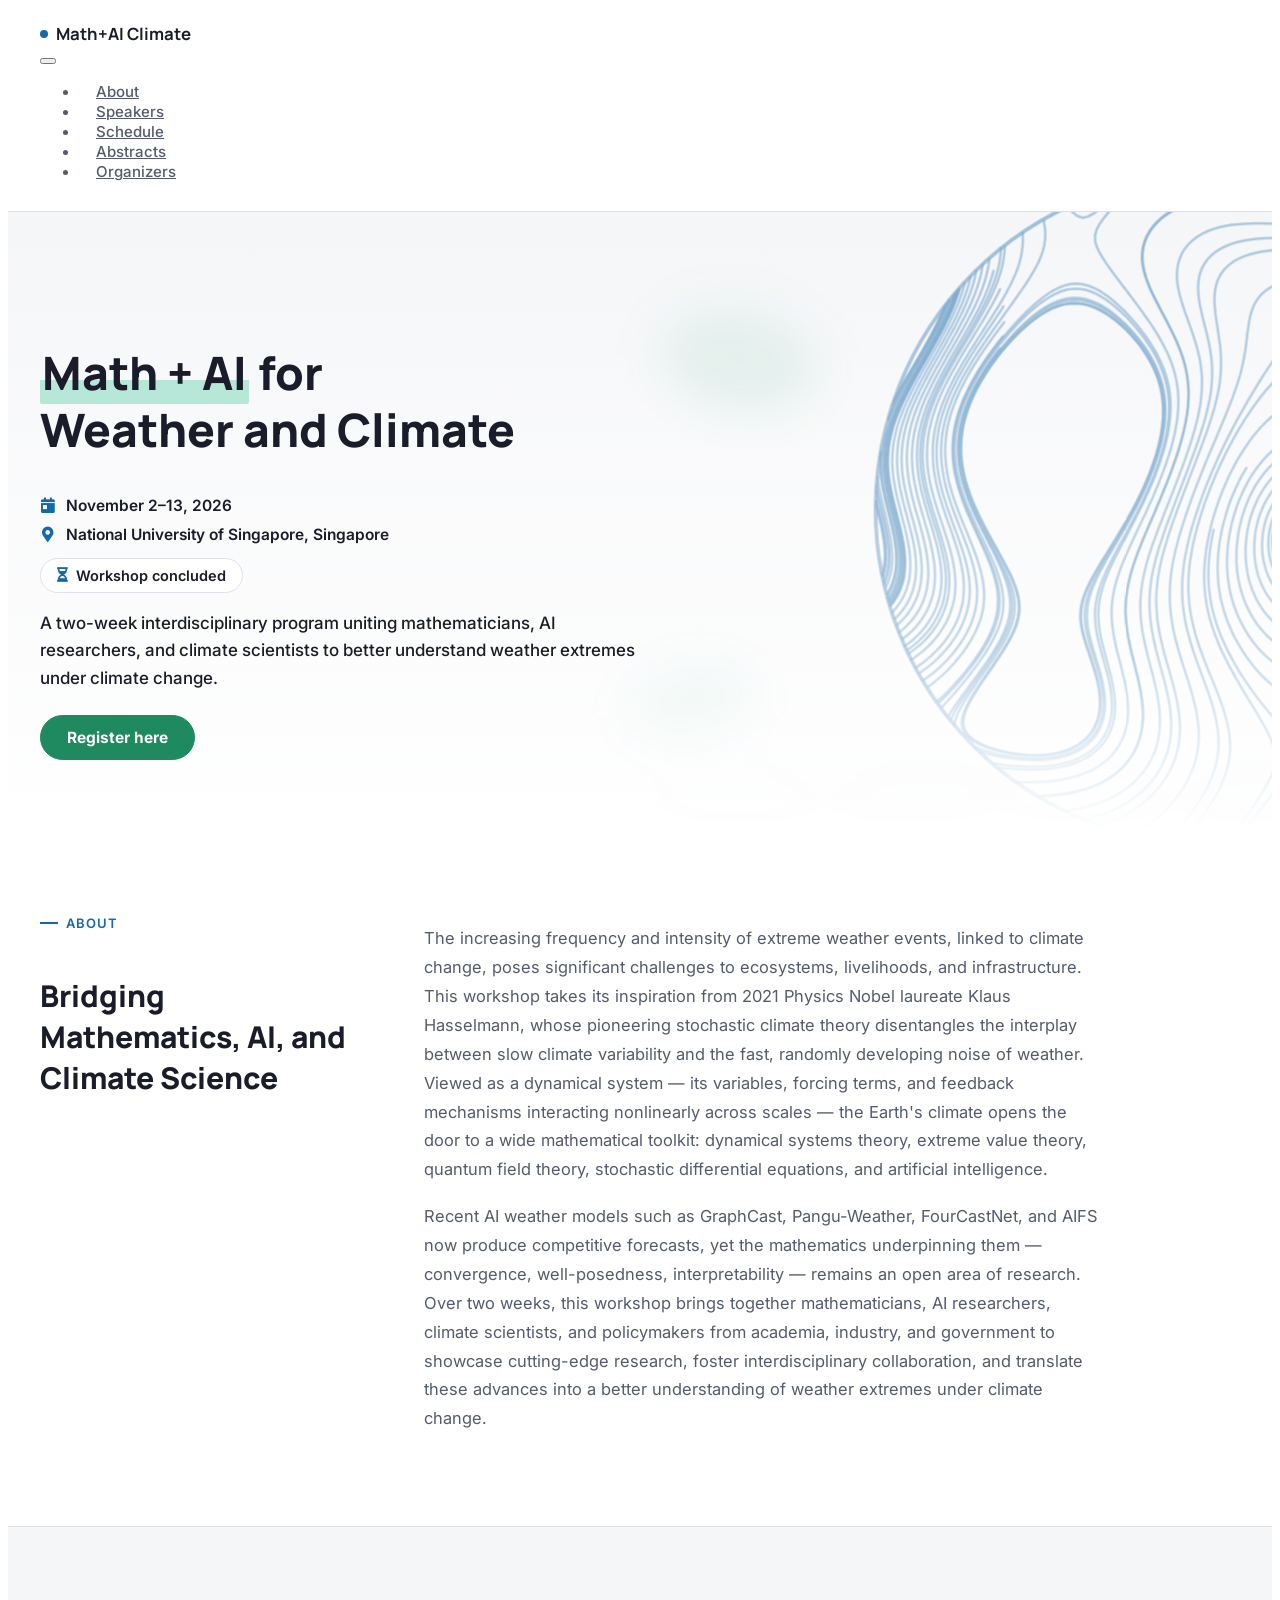
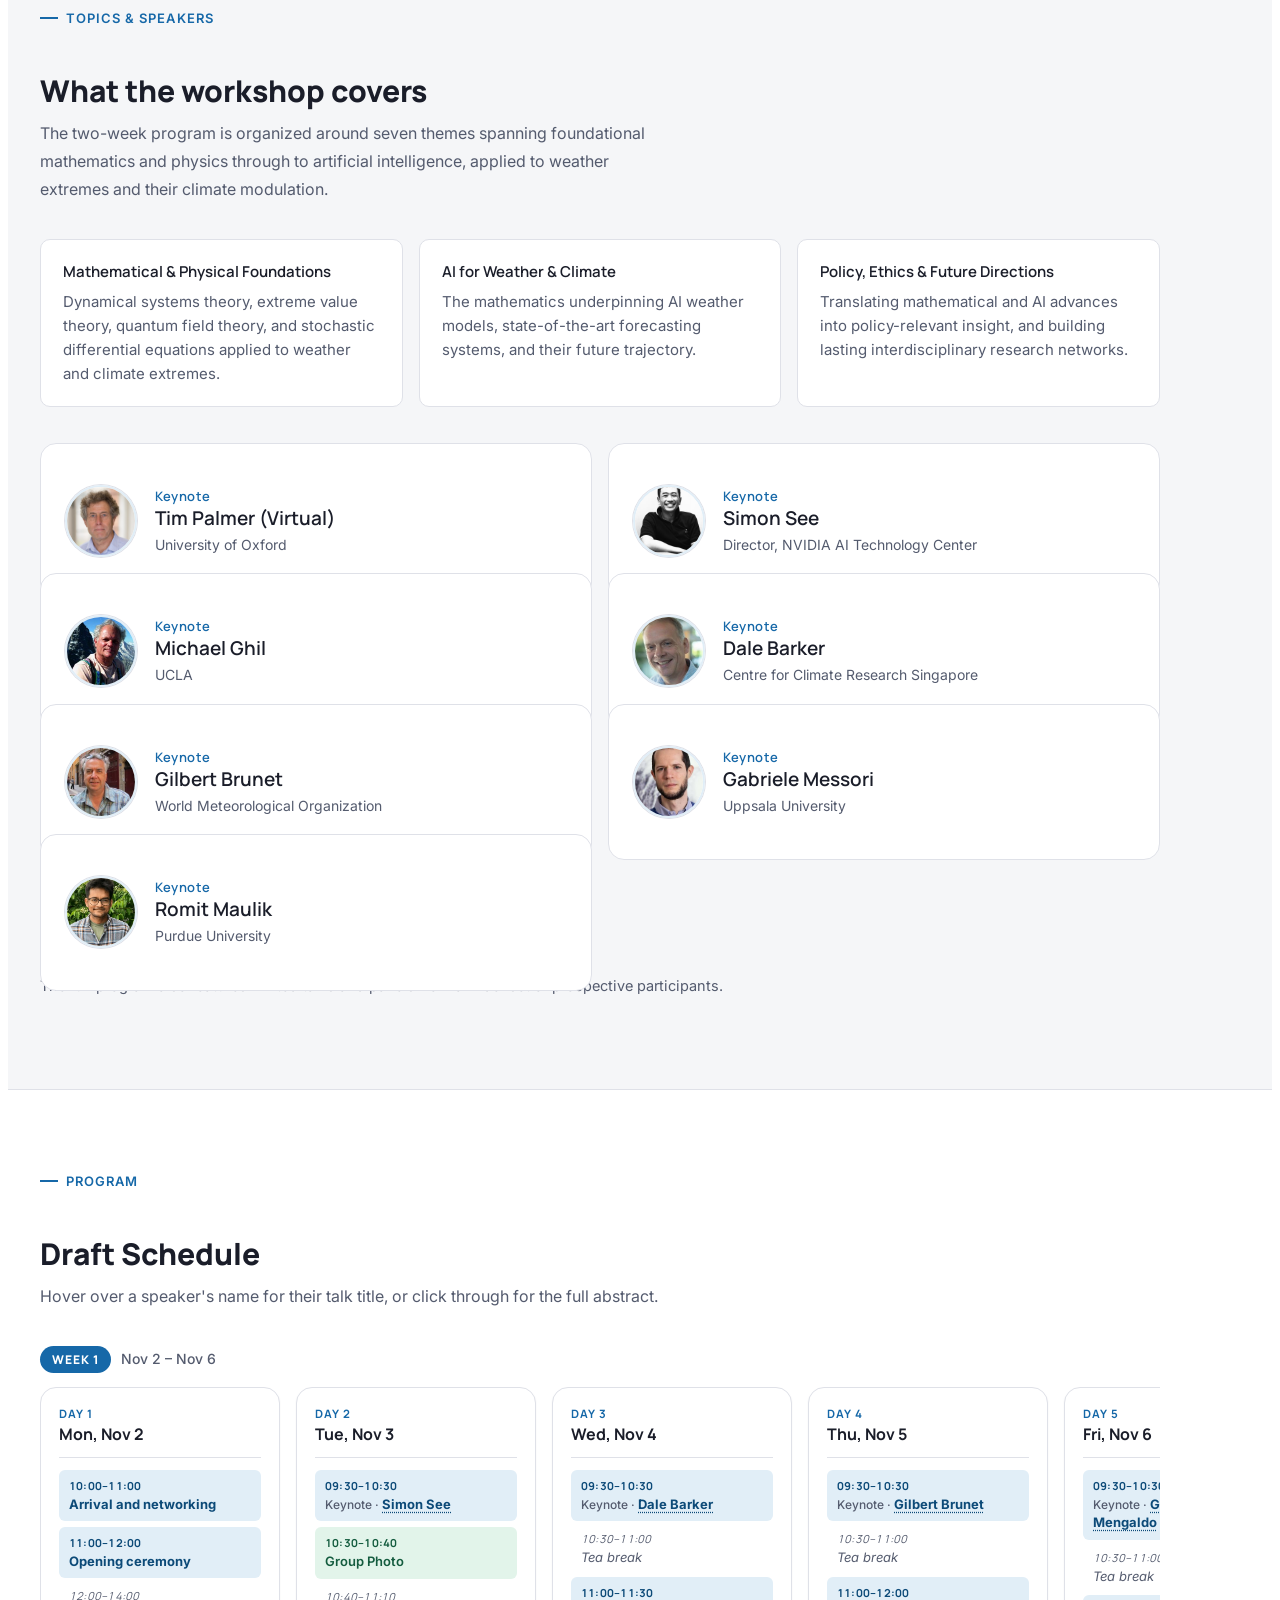
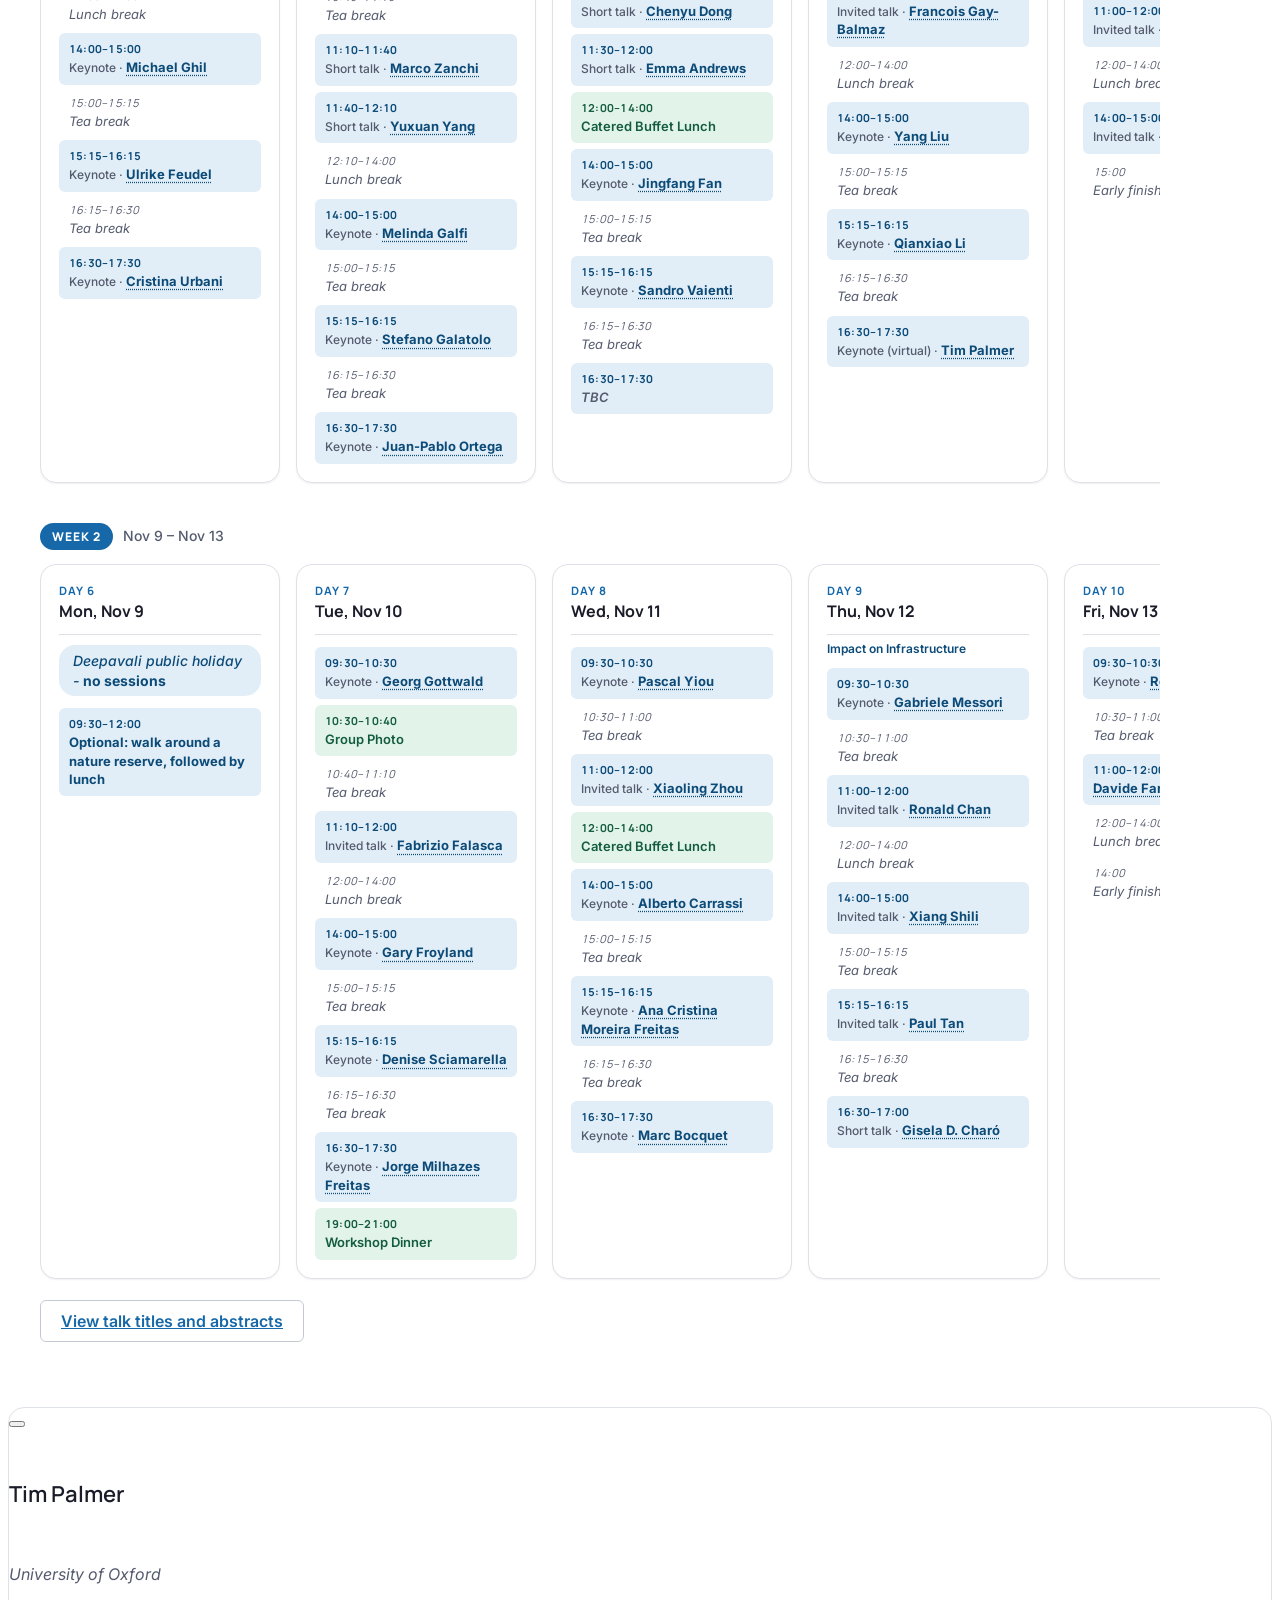
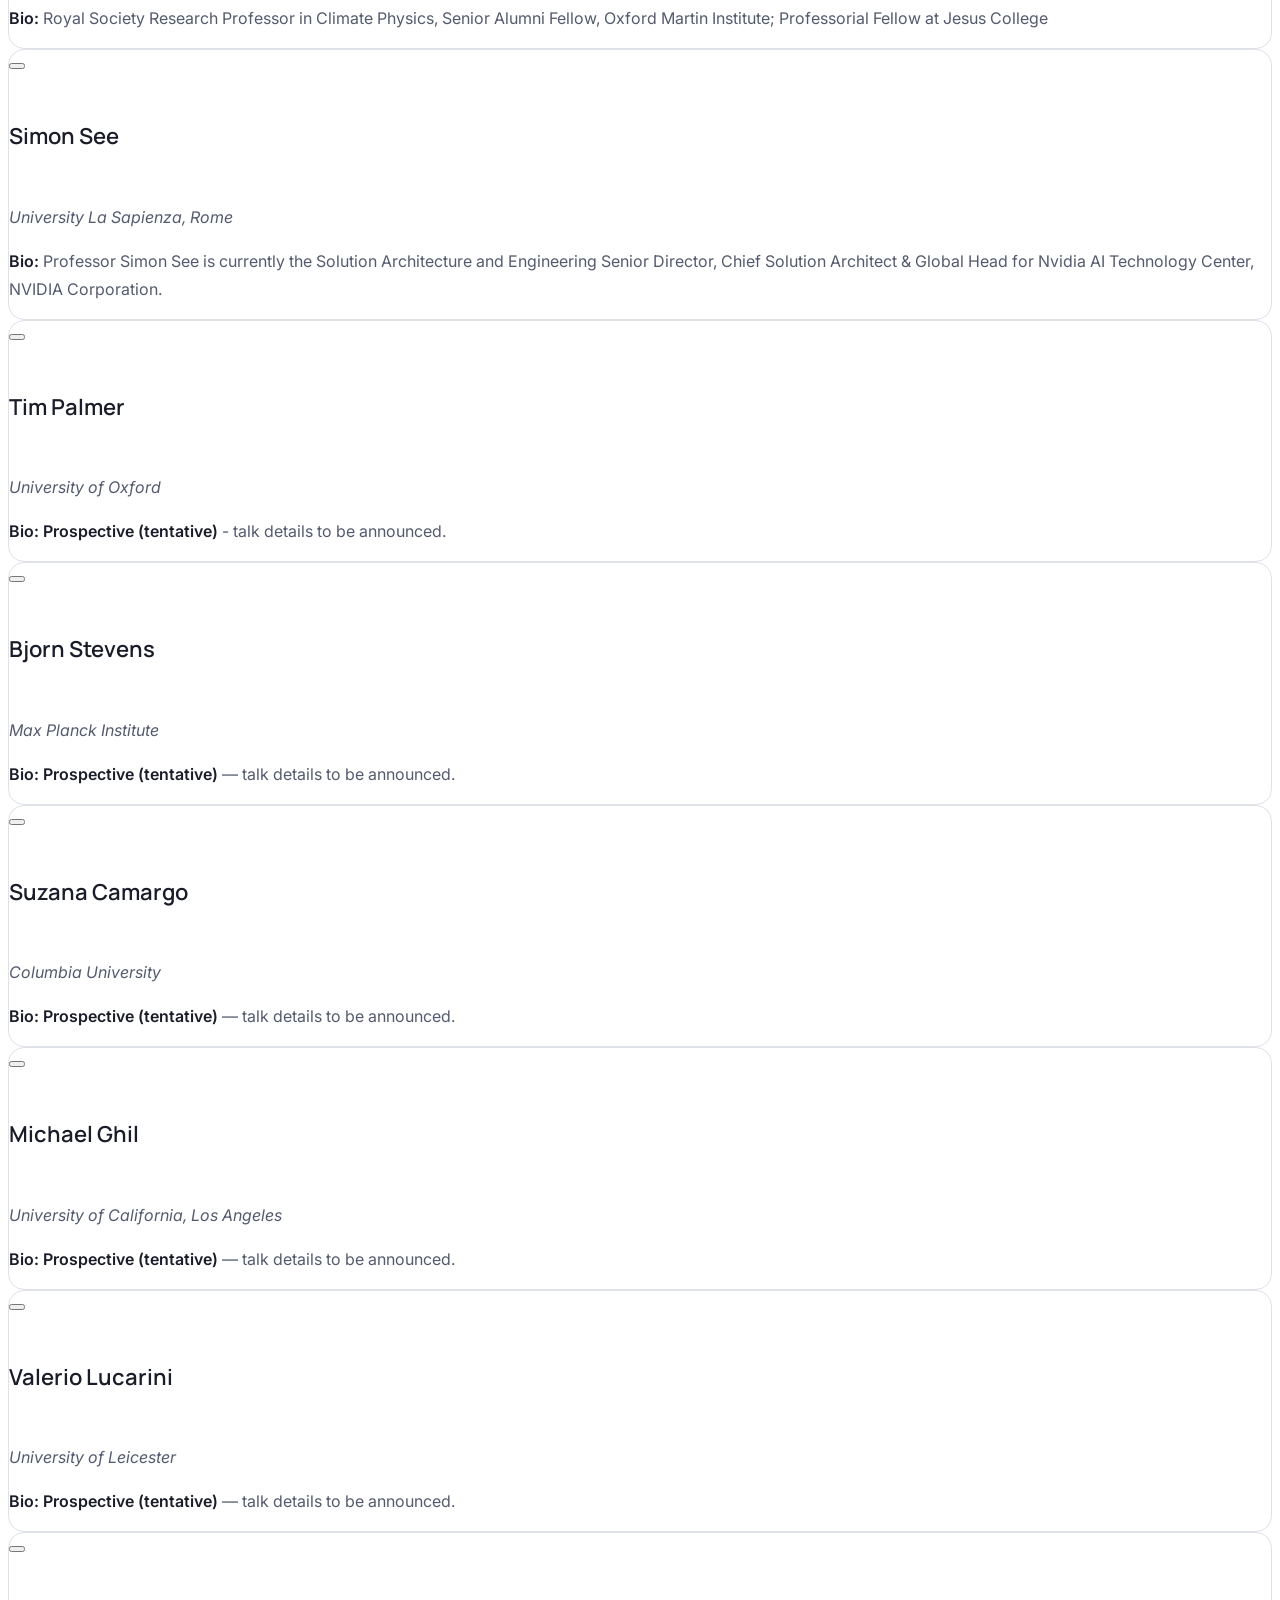
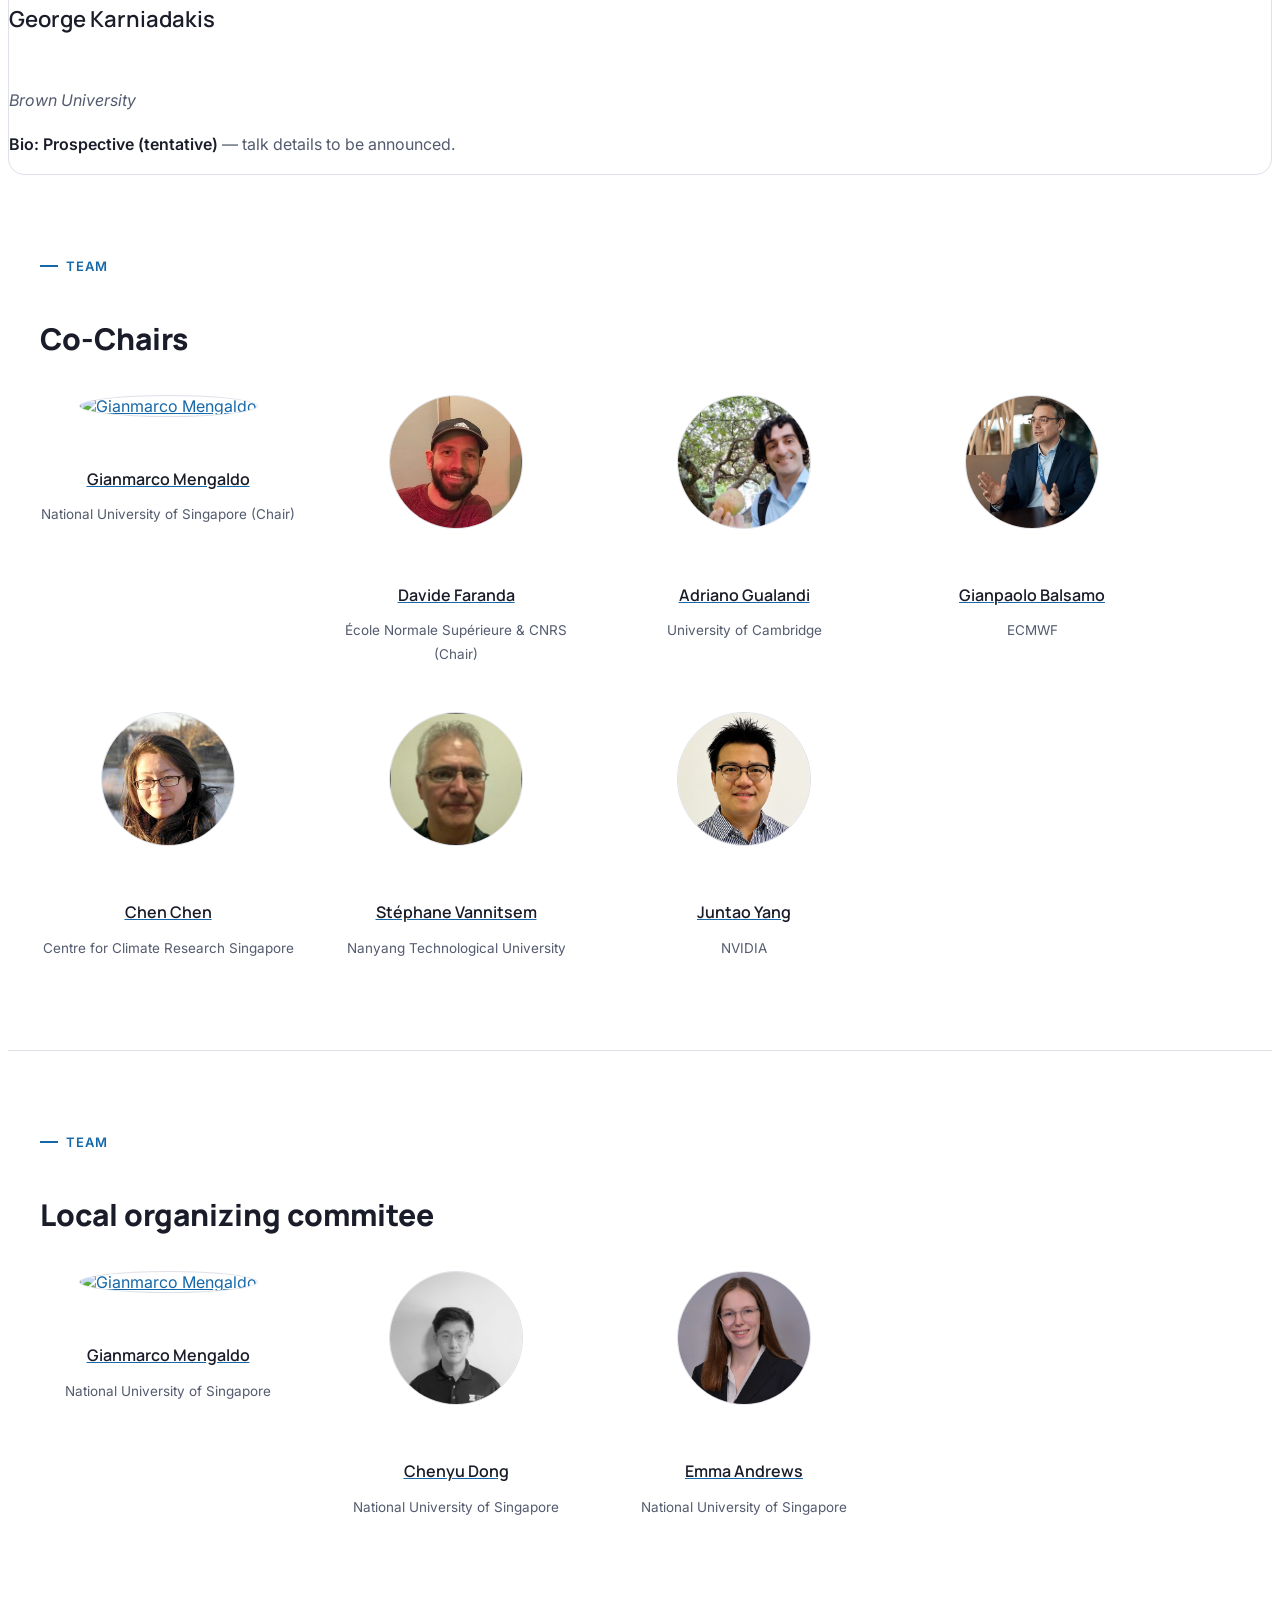
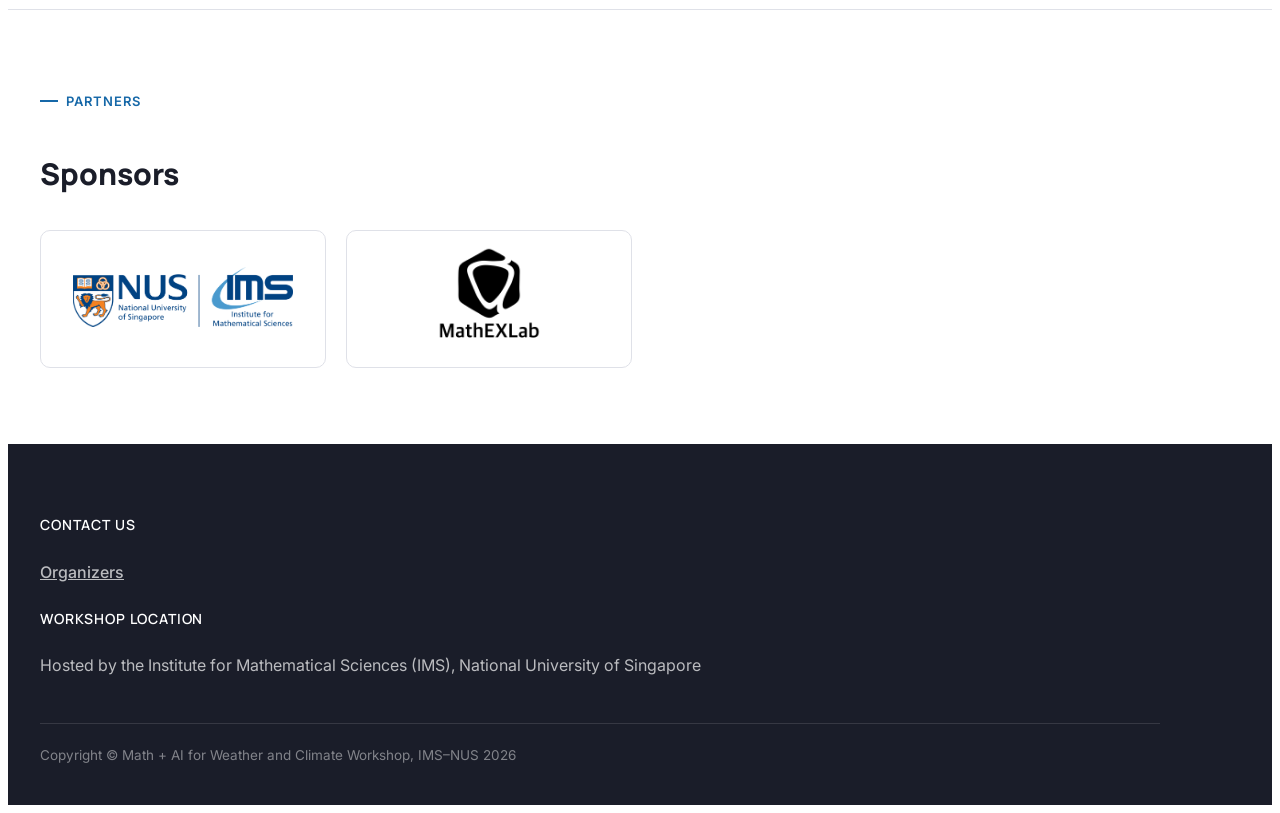
==== commit 5d3685b5: "adding abstracts" ====
--- a/index.html
+++ b/index.html
@@ -42,7 +42,7 @@
     <link rel="stylesheet" href="assets/css/style.css">
 
     <!--theme.css: this workshop's brand layer-->
-    <link rel="stylesheet" href="assets/css/theme.css?v=4">
+    <link rel="stylesheet" href="assets/css/theme.css?v=7">
 
     <link rel="stylesheet" href="https://cdnjs.cloudflare.com/ajax/libs/font-awesome/5.15.3/css/all.min.css">
 
@@ -84,6 +84,9 @@
                   </li>
                   <li class="nav-item">
                     <a class="nav-link" href="#schedule">Schedule</a>
+                  </li>
+                  <li class="nav-item">
+                    <a class="nav-link" href="schedule.html">Abstracts</a>
                   </li>
                   <li class="nav-item">
                     <a class="nav-link" href="#organizers">Organizers</a>
@@ -305,15 +308,6 @@
                         </div>
 
                         <div class="speaker-card">
-                            <img class="speaker-avatar" src="assets/images/speakers/pierre.jpeg" alt="Pierre Gentine">
-                            <div>
-                                <span class="speaker-card-index">Keynote</span>
-                                <h6>Pierre Gentine <span class="tentative-tag">(tentative)</span></h6>
-                                <p class="speaker-affiliation">Columbia University</p>
-                            </div>
-                        </div>
-
-                        <div class="speaker-card">
                             <img class="speaker-avatar" src="assets/images/speakers/gabriele.jpeg" alt="Gabriele Messori">
                             <div>
                                 <span class="speaker-card-index">Keynote</span>
@@ -345,7 +339,7 @@
             <div class="section-heading">
                 <span class="eyebrow">Program</span>
                 <h3>Draft Schedule</h3>
-                <p class="section-lede"></p>
+                <p class="section-lede">Hover over a speaker's name for their talk title, or click through for the full abstract.</p>
             </div>
             <!-- <div class="content-col content-col-wide">
                 <div class="schedule-table-wrap">
@@ -405,188 +399,13 @@
 
                 <!-- <h4>Detailed program (Draft)</h4>
                 <p class="dates-note">Session-by-session breakdown for each day</p> -->
-                <div class="week-schedule">
-                    <div class="week-block">
-                        <div class="week-block-label"><span>Week 1</span>Nov 2 – Nov 6</div>
-                        <div class="week-grid">
-                            <div class="day-card">
-                                <div class="day-card-header">
-                                    <span class="day-card-num">Day 1</span>
-                                    <span class="day-card-date">Mon, Nov 2</span>
-                                </div>
-                                <ul class="day-card-list">
-                                    <li class="session-row is-talk"><span class="session-time">10:00–11:00</span><span class="session-title">Arrival and networking</span></li>
-                                    <li class="session-row is-talk"><span class="session-time">11:00–12:00</span><span class="session-title">Opening ceremony</span></li>
-                                    <li class="session-row is-break"><span class="session-time">12:00–14:00</span><span class="session-title">Lunch break</span></li>
-                                    <li class="session-row is-talk"><span class="session-time">14:00–15:00</span><span class="session-title">Slot 4 (Keynote) - Michael Ghil</span></li>
-                                    <li class="session-row is-break"><span class="session-time">15:00–15:15</span><span class="session-title">Tea break</span></li>
-                                    <li class="session-row is-talk"><span class="session-time">15:15–16:15</span><span class="session-title">Slot 5 (Keynote) - Ulrike Feudel</span></li>
-                                    <li class="session-row is-break"><span class="session-time">16:15–16:30</span><span class="session-title">Tea break</span></li>
-                                    <li class="session-row is-talk"><span class="session-time">16:30–17:30</span><span class="session-title">Slot 6 (Keynote) - Cristina Urbani</span></li>
-                                </ul>
-                            </div>
-                            <div class="day-card">
-                                <div class="day-card-header">
-                                    <span class="day-card-num">Day 2</span>
-                                    <span class="day-card-date">Tue, Nov 3</span>
-                                </div>
-                                <ul class="day-card-list">
-                                    <li class="session-row is-keynote"><span class="session-time">09:30–10:30</span><span class="session-title">Slot 1 (Keynote) - Simon See</span></li>
-                                    <li class="session-row is-break"><span class="session-time">10:30–11:00</span><span class="session-title">Tea break</span></li>
-                                    <li class="session-row is-talk"><span class="session-time">11:00–11:30</span><span class="session-title">Slot 2 (Short talk) - Marco Zanchi</span></li>
-                                    <li class="session-row is-talk"><span class="session-time">11:30–12:00</span><span class="session-title">Slot 3 (Short talk) - Yuxuan Yang</span></li>
-                                    <li class="session-row is-break"><span class="session-time">12:00–14:00</span><span class="session-title">Lunch break</span></li>
-                                    <li class="session-row is-talk"><span class="session-time">14:00–15:00</span><span class="session-title">Slot 4 (Keynote) - Melinda Galfi</span></li>
-                                    <li class="session-row is-break"><span class="session-time">15:00–15:15</span><span class="session-title">Tea break</span></li>
-                                    <li class="session-row is-talk"><span class="session-time">15:15–16:15</span><span class="session-title">Slot 5 (Keynote) - Stefano Galatolo</span></li>
-                                    <li class="session-row is-break"><span class="session-time">16:15–16:30</span><span class="session-title">Tea break</span></li>
-                                    <li class="session-row is-talk"><span class="session-time">16:30–17:30</span><span class="session-title">Slot 6 (Keynote) - Juan-pablo Ortega</span></li>
-                                </ul>
-                            </div>
-                            <div class="day-card">
-                                <div class="day-card-header">
-                                    <span class="day-card-num">Day 3</span>
-                                    <span class="day-card-date">Wed, Nov 4</span>
-                                </div>
-                                <ul class="day-card-list">
-                                    <li class="session-row is-keynote"><span class="session-time">09:30–10:30</span><span class="session-title">Slot 1 (Keynote) - Dale Barker </span></li>
-                                    <li class="session-row is-break"><span class="session-time">10:30–11:00</span><span class="session-title">Tea break</span></li>
-                                    <li class="session-row is-talk"><span class="session-time">11:00–11:30</span><span class="session-title">Slot 2 (Short talk) - Chenyu Dong</span></li>
-                                    <li class="session-row is-talk"><span class="session-time">11:30–12:00</span><span class="session-title">Slot 3 (Short talk) - Emma Andrews</span></li>
-                                    <li class="session-row is-break"><span class="session-time">12:00–14:00</span><span class="session-title">Lunch break</span></li>
-                                    <li class="session-row is-talk"><span class="session-time">14:00–15:00</span><span class="session-title">Slot 4  (Keynote) - Jingfang Fan</span></li>
-                                    <li class="session-row is-break"><span class="session-time">15:00–15:15</span><span class="session-title">Tea break</span></li>
-                                    <li class="session-row is-talk"><span class="session-time">15:15–16:15</span><span class="session-title">Slot 5 (Keynote) - Sandro Vaienti</span></li>
-                                    <li class="session-row is-break"><span class="session-time">16:15–16:30</span><span class="session-title">Tea break</span></li>
-                                    <li class="session-row is-talk"><span class="session-time">16:30–17:30</span><span class="session-title">Slot 6 - TBC </span></li>
-                                </ul>
-                            </div>
-                            <div class="day-card">
-                                <div class="day-card-header">
-                                    <span class="day-card-num">Day 4</span>
-                                    <span class="day-card-date">Thu, Nov 5</span>
-                                </div>
-                                <ul class="day-card-list">
-                                    <li class="session-row is-keynote"><span class="session-time">09:30–10:30</span><span class="session-title">Slot 1 (Keynote) - Gilbert Brunet</span></li>
-                                    <li class="session-row is-break"><span class="session-time">10:30–11:00</span><span class="session-title">Tea break</span></li>
-                                    <li class="session-row is-talk"><span class="session-time">11:00–12:00</span><span class="session-title">Slot 2 (Invited talk) - Francois Gay-Balmaz</span></li>
-                                    <li class="session-row is-break"><span class="session-time">12:00–14:00</span><span class="session-title">Lunch break</span></li>
-                                    <li class="session-row is-talk"><span class="session-time">14:00–15:00</span><span class="session-title">Slot 4 (Keynote) - Yang Liu</span></li>
-                                    <li class="session-row is-break"><span class="session-time">15:00–15:15</span><span class="session-title">Tea break</span></li>
-                                    <li class="session-row is-talk"><span class="session-time">15:15–16:15</span><span class="session-title">Slot 5 (Keynote) - Qianxiao Li </span></li>
-                                    <li class="session-row is-break"><span class="session-time">16:15–16:30</span><span class="session-title">Tea break</span></li>
-                                    <li class="session-row is-talk"><span class="session-time">16:30–17:30</span><span class="session-title">Slot 6 (Virtual) - Tim Palmer</span></li>
-                                </ul>
-                            </div>
-                            <div class="day-card">
-                                <div class="day-card-header">
-                                    <span class="day-card-num">Day 5</span>
-                                    <span class="day-card-date">Fri, Nov 6</span>
-                                </div>
-                                <ul class="day-card-list">
-                                    <li class="session-row is-keynote"><span class="session-time">09:30–10:30</span><span class="session-title">Slot 1 (Keynote) - Gianmarco Mengaldo</span></li>
-                                    <li class="session-row is-break"><span class="session-time">10:30–11:00</span><span class="session-title">Tea break</span></li>
-                                    <li class="session-row is-talk"><span class="session-time">11:00–12:00</span><span class="session-title">Slot 2 (Invited talk) - TBC</span></li>
-                                    <li class="session-row is-break"><span class="session-time">12:00–14:00</span><span class="session-title">Lunch break</span></li>
-                                    <li class="session-row is-talk"><span class="session-time">14:00–15:00</span><span class="session-title">Slot 4 (Invited)- Bo Qin</span></li>
-                                    <li class="session-row is-break"><span class="session-time">15:00–15:15</span><span class="session-title">Early Finish</span></li>
-                                    <!-- <li class="session-row is-talk"><span class="session-time">15:15–16:15</span><span class="session-title">Slot 5 - Panel Session</span></li>
-                                    <li class="session-row is-break"><span class="session-time">16:15–16:30</span><span class="session-title">Tea break</span></li>
-                                    <li class="session-row is-talk"><span class="session-time">16:30–17:30</span><span class="session-title">Slot 6 - Early finish</span></li> -->
-                                </ul>
-                            </div>
-                        </div>
-                    </div>
-
-                    <div class="week-block">
-                        <div class="week-block-label"><span>Week 2</span>Nov 9 – Nov 13</div>
-                        <div class="week-grid">
-                            <div class="day-card day-card-holiday">
-                                <div class="day-card-header">
-                                    <span class="day-card-num">Day 6</span>
-                                    <span class="day-card-date">Mon, Nov 9</span>
-                                </div>
-                                <div class="holiday-badge"><em>Deepavali public holiday</em> - <strong>no sessions</strong></div>
-                                <ul class="day-card-list">
-                                    <li class="session-row is-talk"><span class="session-time">09:30–12:00</span><span class="session-title">Optional: walk around a nature reserve, followed by lunch</span></li>
-                                </ul>
-                            </div>
-                            <div class="day-card">
-                                <div class="day-card-header">
-                                    <span class="day-card-num">Day 7</span>
-                                    <span class="day-card-date">Tue, Nov 10</span>
-                                </div>
-                                <ul class="day-card-list">
-                                    <li class="session-row is-talk"><span class="session-time">09:30–10:30</span><span class="session-title">Slot 1 (Keynote) - George Gottwald</span></li>
-                                    <li class="session-row is-break"><span class="session-time">10:30–11:00</span><span class="session-title">Tea break</span></li>
-                                    <li class="session-row is-talk"><span class="session-time">11:00–12:00</span><span class="session-title">Slot 2 (Invited talk) - Fabrizio Falasca</span></li>
-                                    <li class="session-row is-break"><span class="session-time">12:00–14:00</span><span class="session-title">Lunch break</span></li>
-                                    <li class="session-row is-talk"><span class="session-time">14:00–15:00</span><span class="session-title">Slot 4 (Keynote) - Gary Froyland</span></li>
-                                    <li class="session-row is-break"><span class="session-time">15:00–15:15</span><span class="session-title">Tea break</span></li>
-                                    <li class="session-row is-talk"><span class="session-time">15:15–16:15</span><span class="session-title">Slot 5 (Keynote) - Denise Sciamarella</span></li>
-                                    <li class="session-row is-break"><span class="session-time">16:15–16:30</span><span class="session-title">Tea break</span></li>
-                                    <li class="session-row is-talk"><span class="session-time">16:30–17:30</span><span class="session-title">Slot 6  (Keynote)- Jorge Freitas</span></li>
-                                    <li class="session-row is-social"><span class="session-time">19:00–21:00</span><span class="session-title">Workshop Dinner</span></li>
-                                </ul>
-                            </div>
-                            <div class="day-card">
-                                <div class="day-card-header">
-                                    <span class="day-card-num">Day 8</span>
-                                    <span class="day-card-date">Wed, Nov 11</span>
-                                </div>
-                                <ul class="day-card-list">
-                                    <li class="session-row is-keynote"><span class="session-time">09:30–10:30</span><span class="session-title">Slot 1 (Keynote) - Pascal Yiou</span></li>
-                                    <li class="session-row is-break"><span class="session-time">10:30–11:00</span><span class="session-title">Tea break</span></li>
-                                    <li class="session-row is-talk"><span class="session-time">11:00–12:00</span><span class="session-title">Slot 2 (Invited talk) - Xiaoling Zhou</span></li>
-                                    <!-- <li class="session-row is-talk"><span class="session-time">11:30–12:00</span><span class="session-title">Slot 3 (Short talk) - Gisela D.Charó</span></li> -->
-                                    <li class="session-row is-break"><span class="session-time">12:00–14:00</span><span class="session-title">Lunch break</span></li>
-                                    <li class="session-row is-talk"><span class="session-time">14:00–15:00</span><span class="session-title">Slot 4 (Keynote) - Alberto Carrassi</span></li>
-                                    <li class="session-row is-break"><span class="session-time">15:00–15:15</span><span class="session-title">Tea break</span></li>
-                                    <li class="session-row is-talk"><span class="session-time">15:15–16:15</span><span class="session-title">Slot 5 (Keynote) - Ana Cristina Moreira Freitas</span></li>
-                                    <li class="session-row is-break"><span class="session-time">16:15–16:30</span><span class="session-title">Tea break</span></li>
-                                    <li class="session-row is-talk"><span class="session-time">16:30–17:30</span><span class="session-title">Slot 6 (Keynote) - Marc Bocquet</span></li>
-                                </ul>
-                            </div>
-                            <div class="day-card">
-                                <div class="day-card-header">
-                                    <span class="day-card-num">Day 9</span>
-                                    <span class="day-card-date">Thu, Nov 12</span>
-                                </div>
-                                <div class="day-card-theme">Impact on Infrastructure</div>
-                                <ul class="day-card-list">
-                                    <li class="session-row is-talk"><span class="session-time">09:30–10:30</span><span class="session-title">Slot 1 (Keynote) - Gabriele Messori</span></li>
-                                    <li class="session-row is-break"><span class="session-time">10:30–11:00</span><span class="session-title">Tea break</span></li>
-                                    <li class="session-row is-talk"><span class="session-time">11:00–12:00</span><span class="session-title">Slot 2 (Invited talk) - Ronald Chan</span></li>
-                                    <li class="session-row is-break"><span class="session-time">12:00–14:00</span><span class="session-title">Lunch break</span></li>
-                                    <li class="session-row is-talk"><span class="session-time">14:00–15:00</span><span class="session-title">Slot 4 (Invited talk) - Xiang Shili</span></li>
-                                    <li class="session-row is-break"><span class="session-time">15:00–15:15</span><span class="session-title">Tea break</span></li>
-                                    <li class="session-row is-talk"><span class="session-time">15:15–16:15</span><span class="session-title">Slot 5 (Invited talk) - Paul Tan</span></li>
-                                    <li class="session-row is-break"><span class="session-time">16:15–16:30</span><span class="session-title">Tea break</span></li>
-                                    <li class="session-row is-talk"><span class="session-time">16:30–17:00</span><span class="session-title">Slot 6 (Short talk) - Gisela D.Charó</span></li>
-                                </ul>
-                            </div>
-                            <div class="day-card">
-                                <div class="day-card-header">
-                                    <span class="day-card-num">Day 10</span>
-                                    <span class="day-card-date">Fri, Nov 13</span>
-                                </div>
-                                <ul class="day-card-list">
-                                    <li class="session-row is-keynote"><span class="session-time">09:30–10:30</span><span class="session-title">Slot 1 (Keynote) - Romit Maulik</span></li>
-                                    <li class="session-row is-break"><span class="session-time">10:30–11:00</span><span class="session-title">Tea break</span></li>
-                                    <li class="session-row is-talk"><span class="session-time">11:00–12:00</span><span class="session-title">Slot 2 - Davide Faranda</span></li>
-                                    <!-- <li class="session-row is-talk"><span class="session-time">11:30–12:00</span><span class="session-title">Slot 3 (Invited talk) - TBC</span></li> -->
-                                    <li class="session-row is-break"><span class="session-time">12:00–14:00</span><span class="session-title">Lunch break</span></li>
-                                    <li class="session-row is-talk"><span class="session-time">14:00–15:00</span><span class="session-title">Slot 4 - Early Finish</span></li>
-                                    <!-- <li class="session-row is-break"><span class="session-time">15:00–15:15</span><span class="session-title">Tea break</span></li>
-                                    <li class="session-row is-talk"><span class="session-time">15:15–16:15</span><span class="session-title">Slot 5 - Early Finish</span></li> -->
-                                    <!-- <li class="session-row is-break"><span class="session-time">16:15–16:30</span><span class="session-title">Tea break</span></li>
-                                    <li class="session-row is-talk"><span class="session-time">16:30–17:30</span><span class="session-title">Slot 6 - Final Remarks</span></li> -->
-                                </ul>
-                            </div>
-                        </div>
-                    </div>
-                </div>
-            </div>
+                <!-- Schedule cards are rendered by assets/js/program.js from assets/data/program.js.
+                     Edit that data file to change speakers, times or titles; do not edit here. -->
+                <div class="week-schedule" id="program-week-schedule"></div>
+
+                <div class="schedule-cta">
+                    <a class="btn btn-outline-formal" href="schedule.html">View talk titles and abstracts</a>
+                </div>
         </div>
     </section>
     <!-- schedule end -->
@@ -961,6 +780,10 @@
     <!--Custom JS-->
     <script src="assets/js/custom.js"></script>
 
+    <!-- Programme: data + renderer (schedule cards, title popovers) -->
+    <script src="assets/data/program.js?v=4"></script>
+    <script src="assets/js/program.js?v=4"></script>
+
     <script>
         document.addEventListener("DOMContentLoaded", function() {
             // Add animation to header text
--- a/assets/css/theme.css
+++ b/assets/css/theme.css
@@ -1207,3 +1207,282 @@
     .committee-grid { grid-template-columns: 1fr; }
     .hero-pill { font-size: 13px; padding: 7px 12px; }
 }
+
+/* -----------------------------------------------------
+   Programme — speaker links, title popovers (index.html)
+   and the detailed schedule page (schedule.html).
+   Markup is generated by assets/js/program.js.
+------------------------------------------------------ */
+.session-type {
+    font-weight: 500;
+    font-size: 12px;
+    color: var(--ink-soft);
+}
+
+.session-type::after {
+    content: " ·";
+}
+
+.session-speaker {
+    color: inherit;
+    font-weight: 700;
+    text-decoration: underline dotted;
+    text-decoration-color: currentColor;
+    text-underline-offset: 3px;
+}
+
+.session-speaker:hover,
+.session-speaker:focus-visible {
+    color: var(--accent);
+    text-decoration-style: solid;
+    outline: none;
+}
+
+.session-tbc {
+    font-weight: 600;
+    font-style: italic;
+    color: var(--ink-soft);
+}
+
+.schedule-cta {
+    margin-top: 28px;
+}
+
+.talk-popover {
+    --bs-popover-max-width: 300px;
+    --bs-popover-border-color: var(--border);
+    --bs-popover-body-padding-x: 14px;
+    --bs-popover-body-padding-y: 12px;
+    box-shadow: var(--shadow-md);
+    font-family: var(--font-body);
+}
+
+.talk-popover-title {
+    font-weight: 600;
+    font-size: 14px;
+    line-height: 1.4;
+    color: var(--ink);
+}
+
+.talk-popover-title.is-tbc {
+    font-weight: 500;
+    font-style: italic;
+    color: var(--ink-soft);
+}
+
+.talk-popover-hint {
+    margin-top: 6px;
+    font-size: 11px;
+    color: var(--accent);
+}
+
+/* schedule.html */
+.program-page-header {
+    padding: 56px 0 8px;
+}
+
+.program-tabs {
+    display: flex;
+    flex-wrap: wrap;
+    gap: 8px;
+    margin-bottom: 32px;
+}
+
+.program-tabs .nav-link {
+    display: flex;
+    flex-direction: column;
+    gap: 1px;
+    padding: 8px 14px;
+    border: 1px solid var(--border);
+    border-radius: var(--radius-sm);
+    background: var(--surface);
+    color: var(--ink);
+    text-align: left;
+}
+
+.program-tabs .nav-link:hover {
+    border-color: var(--accent);
+    background: var(--accent-tint);
+}
+
+.program-tabs .nav-link.active {
+    background: var(--accent);
+    border-color: var(--accent);
+    color: #fff;
+}
+
+.program-tabs .nav-link.is-holiday {
+    border-style: dashed;
+}
+
+.program-tab-num {
+    font-family: var(--font-display);
+    font-weight: 700;
+    font-size: 10.5px;
+    text-transform: uppercase;
+    letter-spacing: 0.08em;
+    opacity: 0.85;
+}
+
+.program-tab-date {
+    font-family: var(--font-display);
+    font-weight: 700;
+    font-size: 14px;
+}
+
+.program-day-header {
+    margin-bottom: 24px;
+}
+
+.program-day-header h3 {
+    font-size: 28px;
+    font-weight: 800;
+    margin: 4px 0 6px;
+}
+
+.program-day-theme {
+    font-weight: 600;
+    color: var(--accent-strong);
+    margin: 0;
+}
+
+.talk-list {
+    display: flex;
+    flex-direction: column;
+    gap: 12px;
+    max-width: 900px;
+}
+
+.talk-item {
+    display: grid;
+    grid-template-columns: 110px 1fr;
+    gap: 20px;
+    padding: 18px 22px;
+    border: 1px solid var(--border);
+    border-radius: var(--radius-md);
+    background: var(--surface);
+    scroll-margin-top: 100px;
+}
+
+.talk-item.is-break {
+    padding: 6px 22px;
+    border: none;
+    background: transparent;
+}
+
+.talk-item.is-break .talk-time,
+.talk-item.is-break .talk-plain {
+    font-style: italic;
+    font-weight: 400;
+    color: var(--ink-soft);
+}
+
+.talk-item.is-social {
+    background: var(--signal-tint);
+    border-color: transparent;
+}
+
+.talk-item.is-social .talk-time,
+.talk-item.is-social .talk-plain {
+    color: var(--signal-text);
+    font-weight: 600;
+}
+
+.talk-item.is-event {
+    background: var(--accent-tint);
+    border-color: transparent;
+}
+
+.talk-item.is-event .talk-plain {
+    font-weight: 600;
+    color: var(--accent-strong);
+}
+
+.talk-item.is-highlighted {
+    box-shadow: 0 0 0 3px var(--focus-ring);
+}
+
+.talk-time {
+    font-family: var(--font-display);
+    font-weight: 700;
+    font-size: 13px;
+    color: var(--accent-strong);
+    font-variant-numeric: tabular-nums;
+    padding-top: 2px;
+}
+
+.talk-body .schedule-tag {
+    margin: 0 0 8px;
+}
+
+.talk-speaker {
+    display: block;
+    font-family: var(--font-display);
+    font-weight: 700;
+    font-size: 17px;
+    color: var(--ink);
+}
+
+.talk-speaker.is-tbc {
+    font-style: italic;
+    color: var(--ink-soft);
+}
+
+.talk-affiliation {
+    display: block;
+    font-size: 14px;
+    color: var(--ink-soft);
+}
+
+.talk-title {
+    font-size: 18px;
+    line-height: 1.35;
+    margin: 10px 0 8px;
+}
+
+.talk-title.is-tbc {
+    font-weight: 500;
+    font-style: italic;
+    color: var(--ink-soft);
+}
+
+.talk-abstract p {
+    font-size: 15px;
+    line-height: 1.65;
+    margin-bottom: 10px;
+}
+
+.talk-abstract p:last-child {
+    margin-bottom: 0;
+}
+
+.talk-abstract-tbc {
+    font-style: italic;
+}
+
+@media (max-width: 640px) {
+    .talk-item {
+        grid-template-columns: 1fr;
+        gap: 6px;
+    }
+}
+
+.talk-references-label {
+    display: block;
+    font-family: var(--font-display);
+    font-weight: 700;
+    font-size: 11px;
+    text-transform: uppercase;
+    letter-spacing: 0.08em;
+    color: var(--ink-soft);
+    margin: 16px 0 8px;
+    padding-top: 12px;
+    border-top: 1px solid var(--border);
+}
+
+.talk-abstract p.talk-ref {
+    font-size: 13.5px;
+    line-height: 1.55;
+    margin-bottom: 6px;
+    overflow-wrap: anywhere;
+}
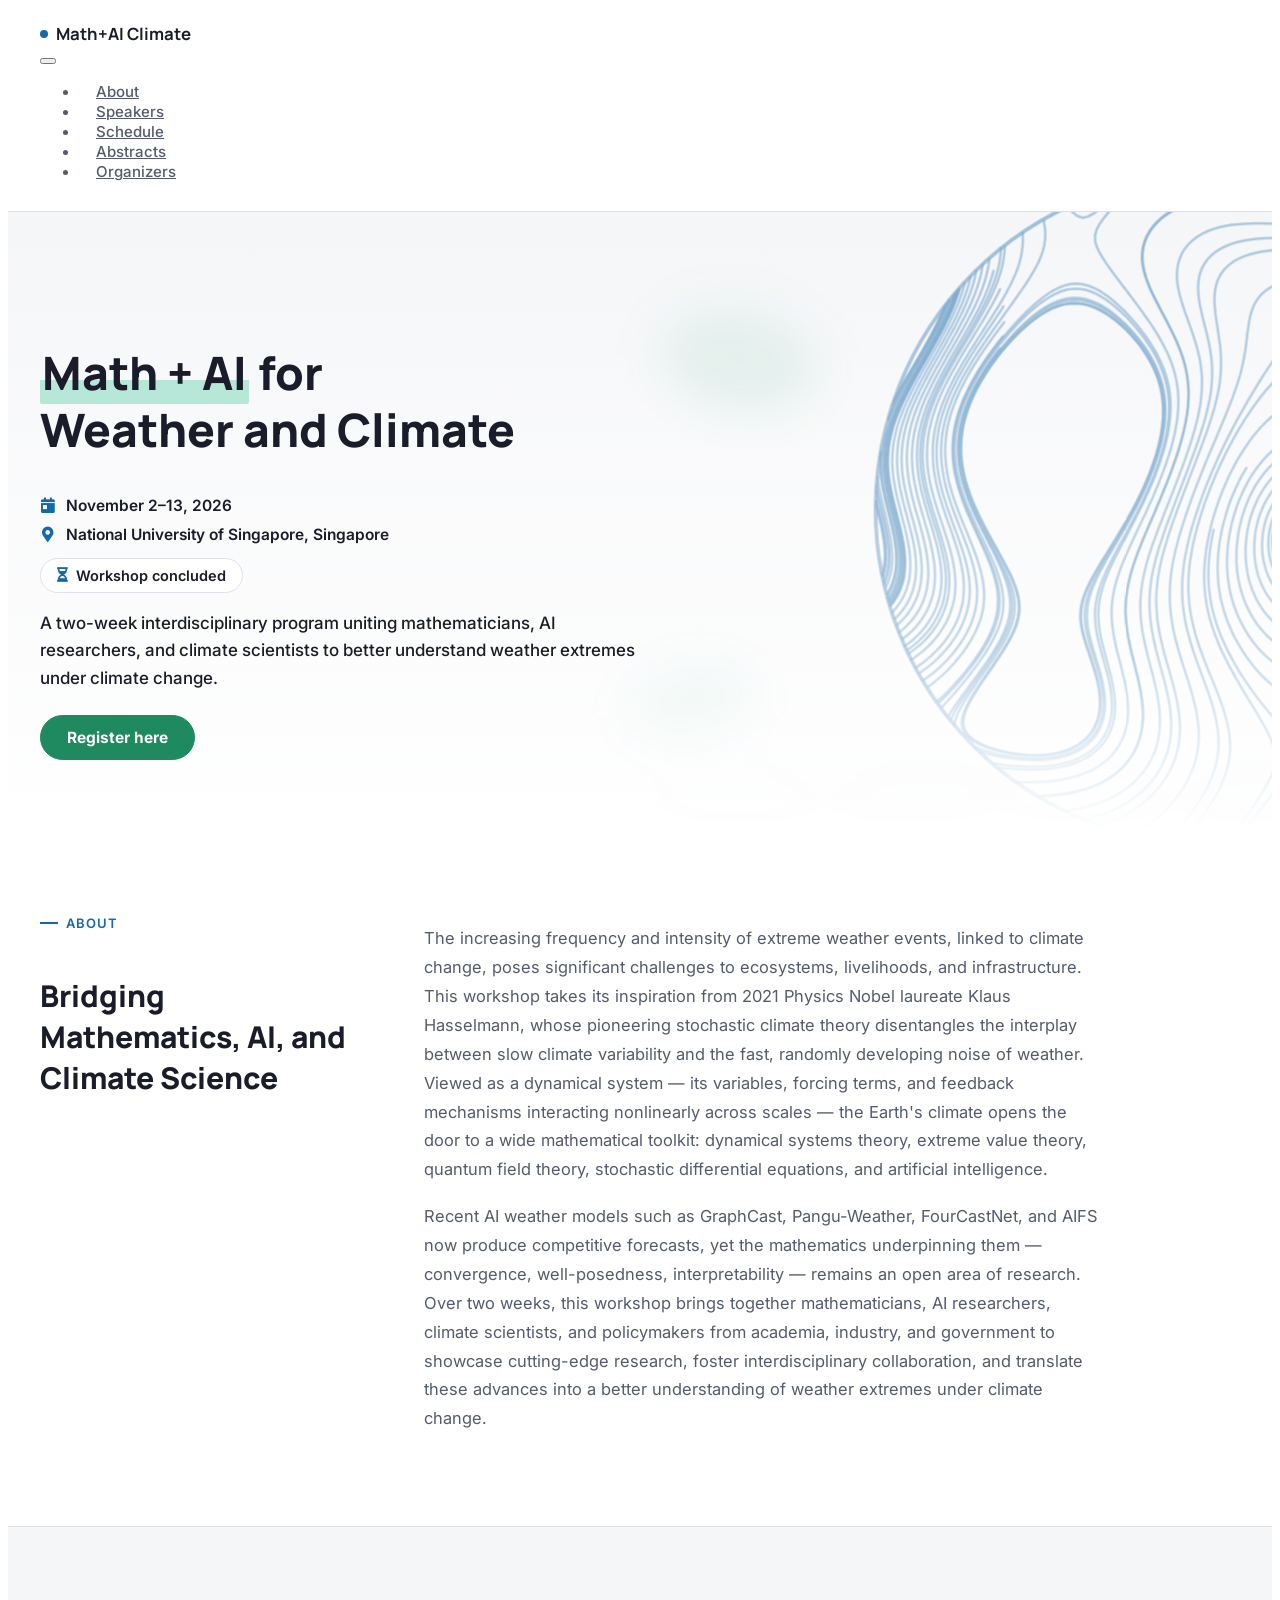
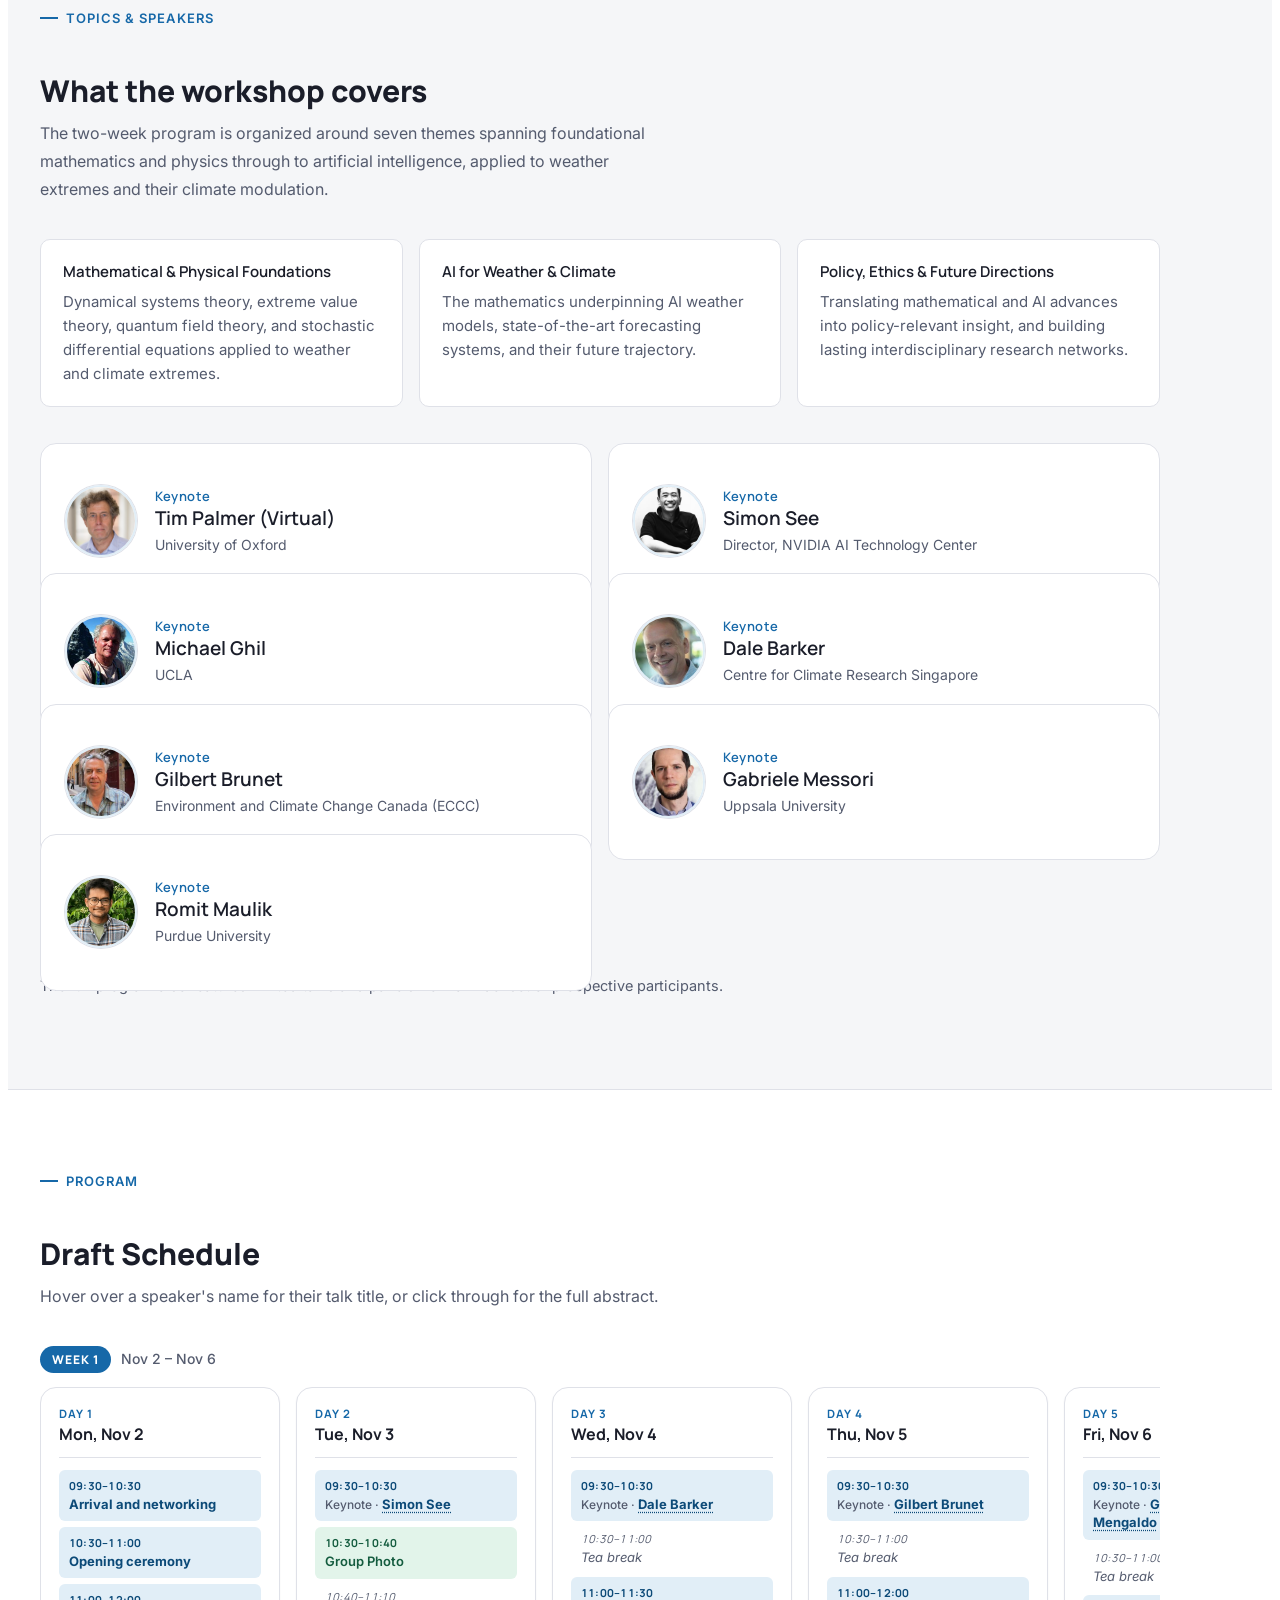
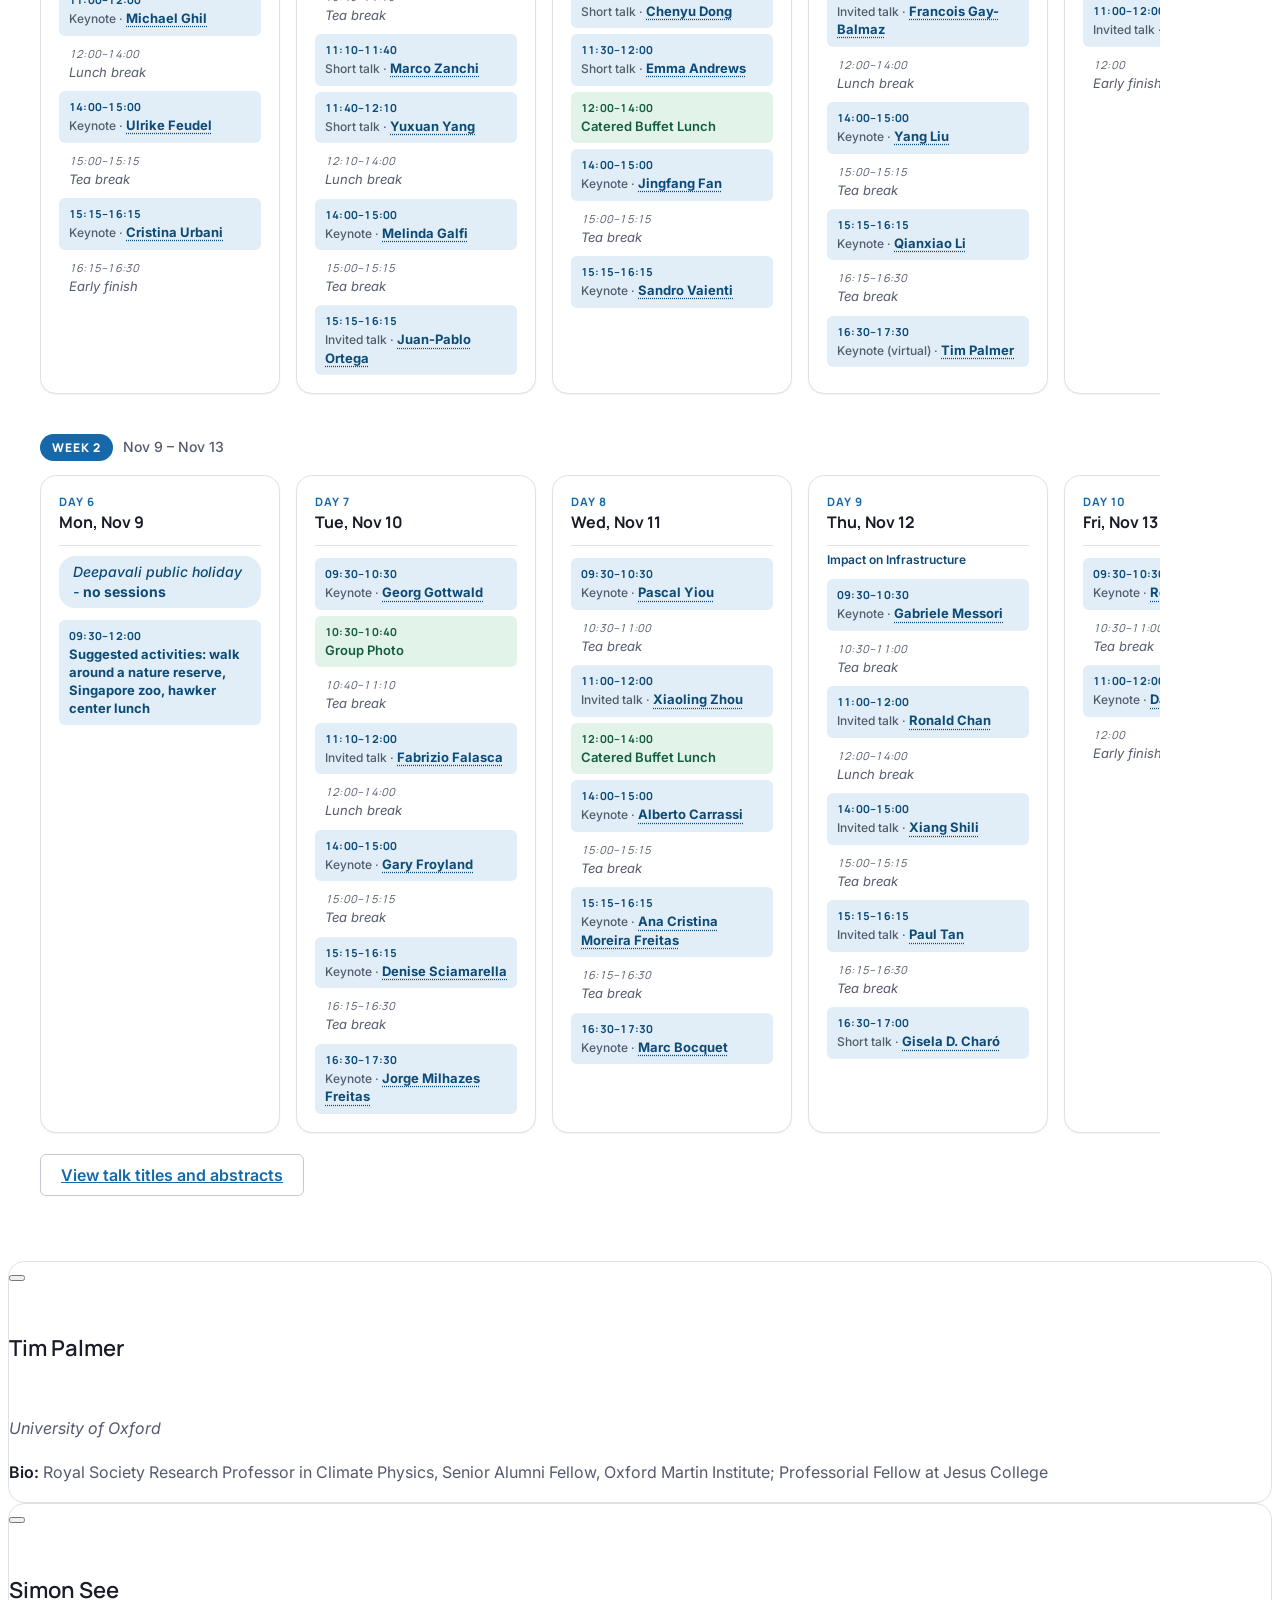
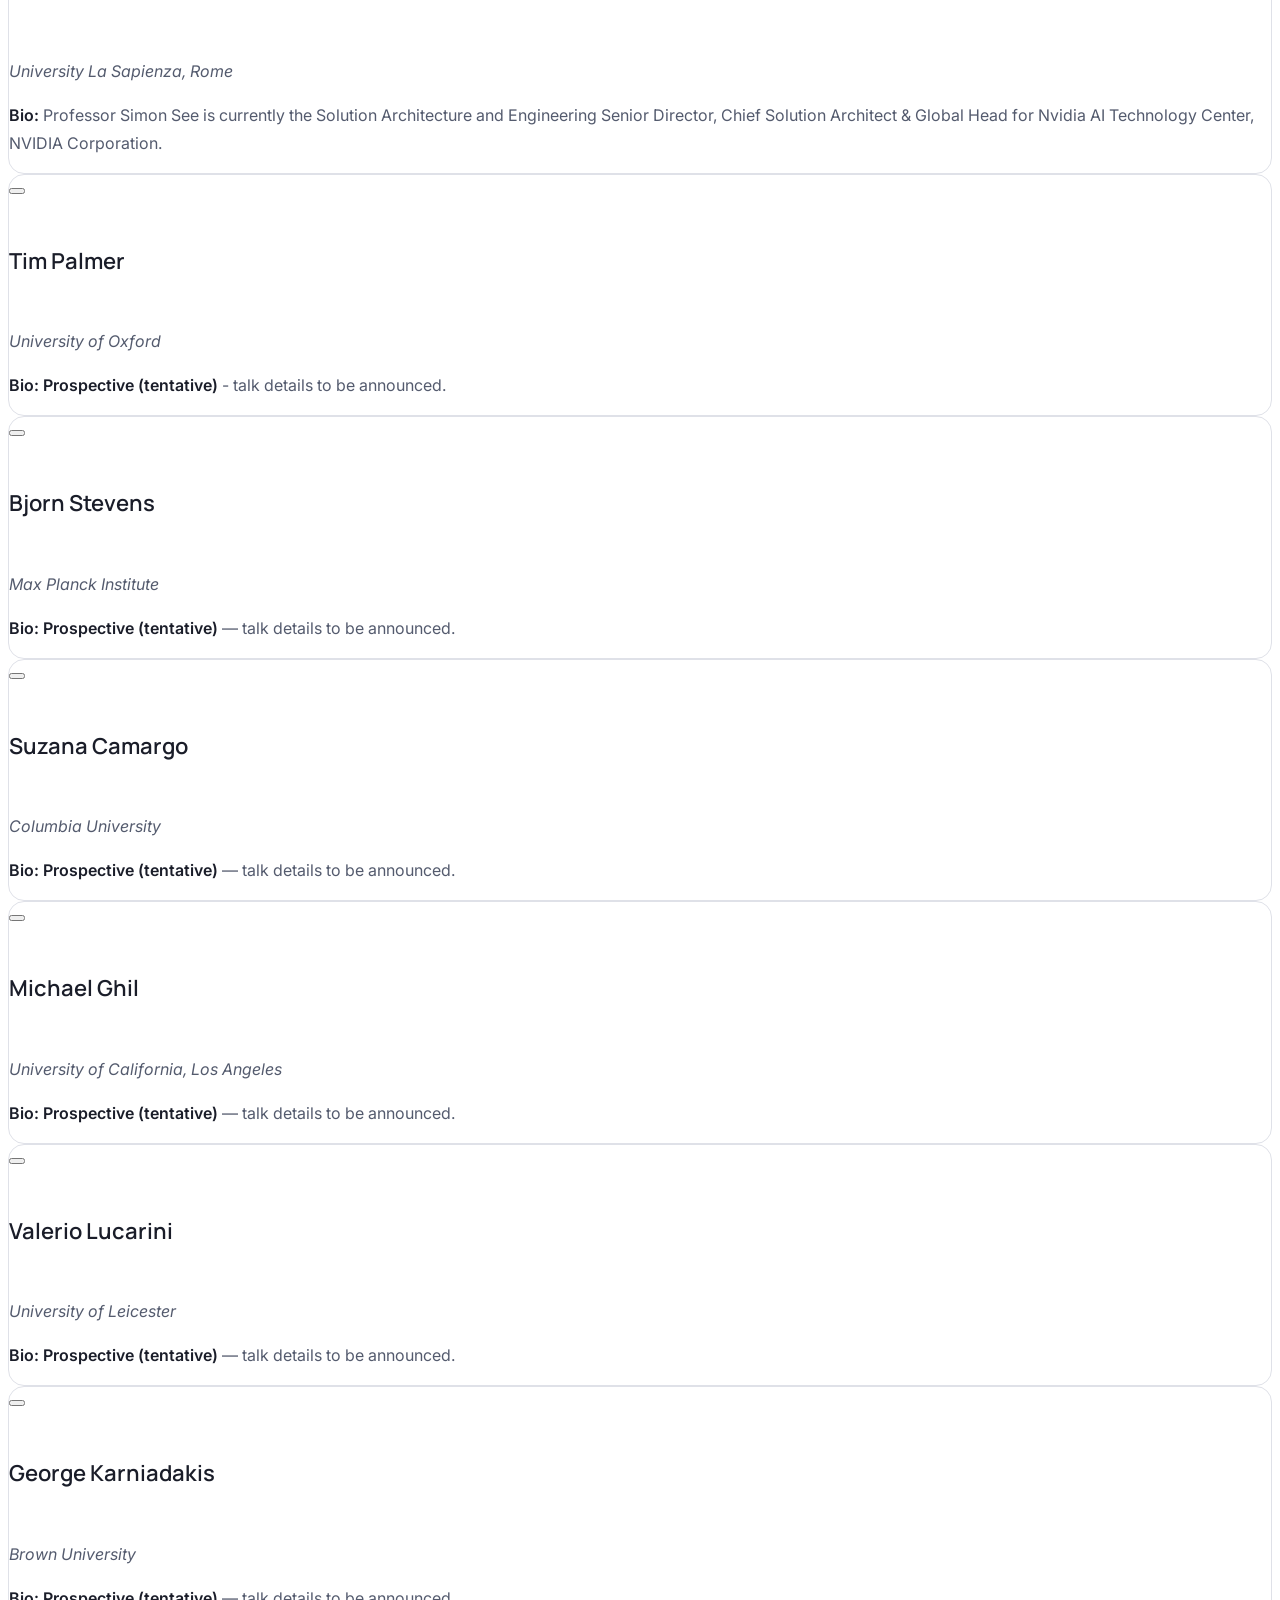
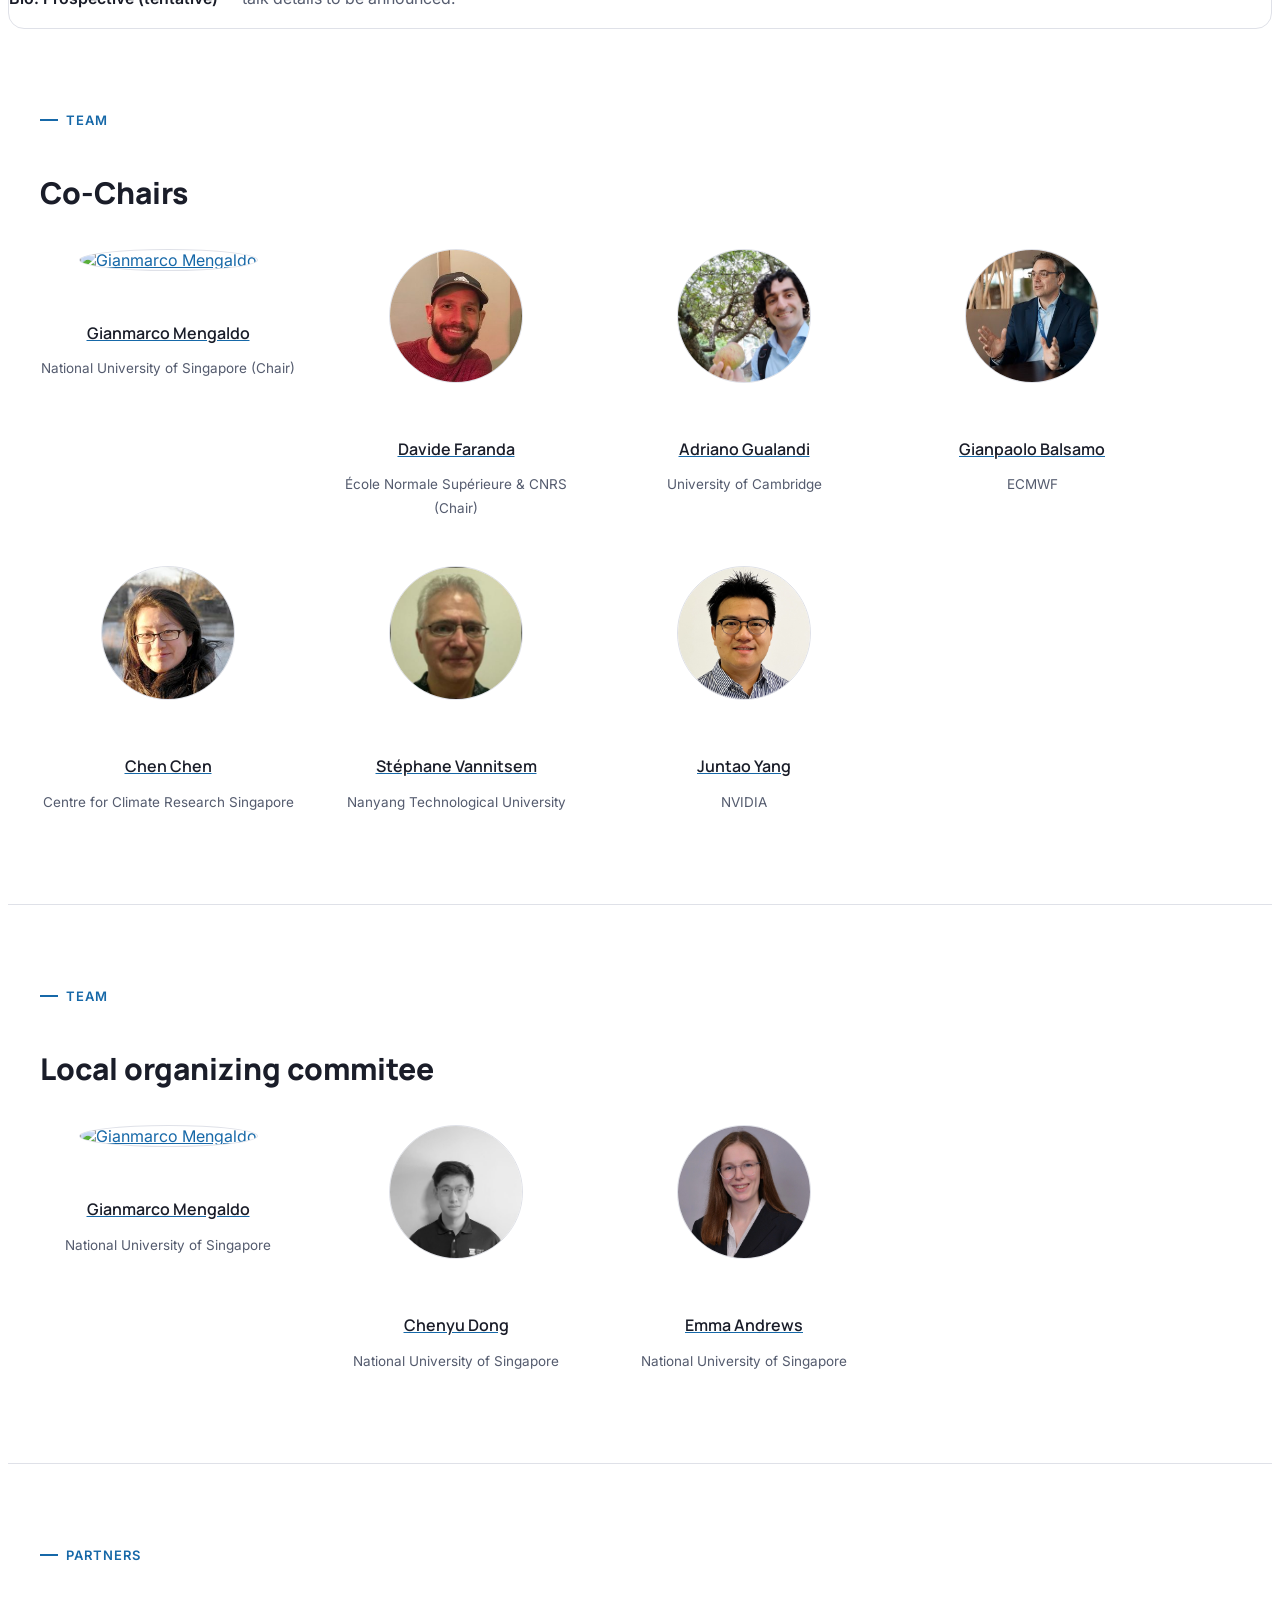
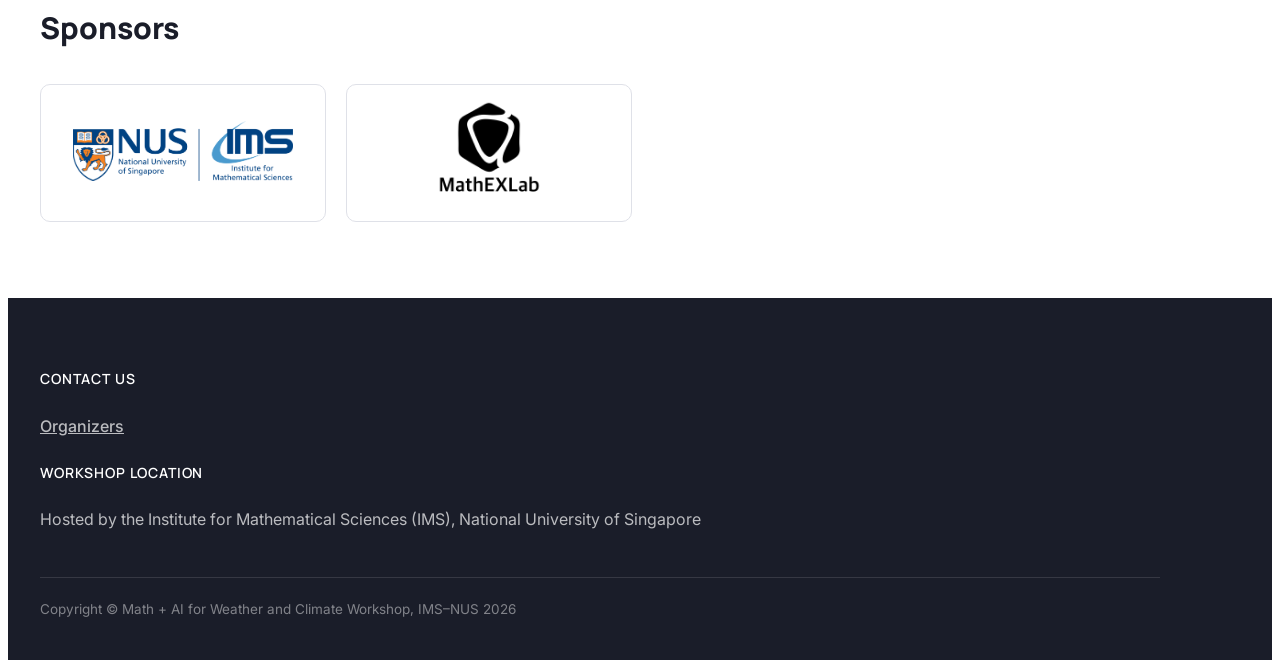
==== commit c16dd257: "correcting affiliation" ====
--- a/index.html
+++ b/index.html
@@ -303,7 +303,7 @@
                             <div>
                                 <span class="speaker-card-index">Keynote</span>
                                 <h6>Gilbert Brunet</h6>
-                                <p class="speaker-affiliation">World Meteorological Organization</p>
+                                <p class="speaker-affiliation">Environment and Climate Change Canada (ECCC)</p>
                             </div>
                         </div>
 
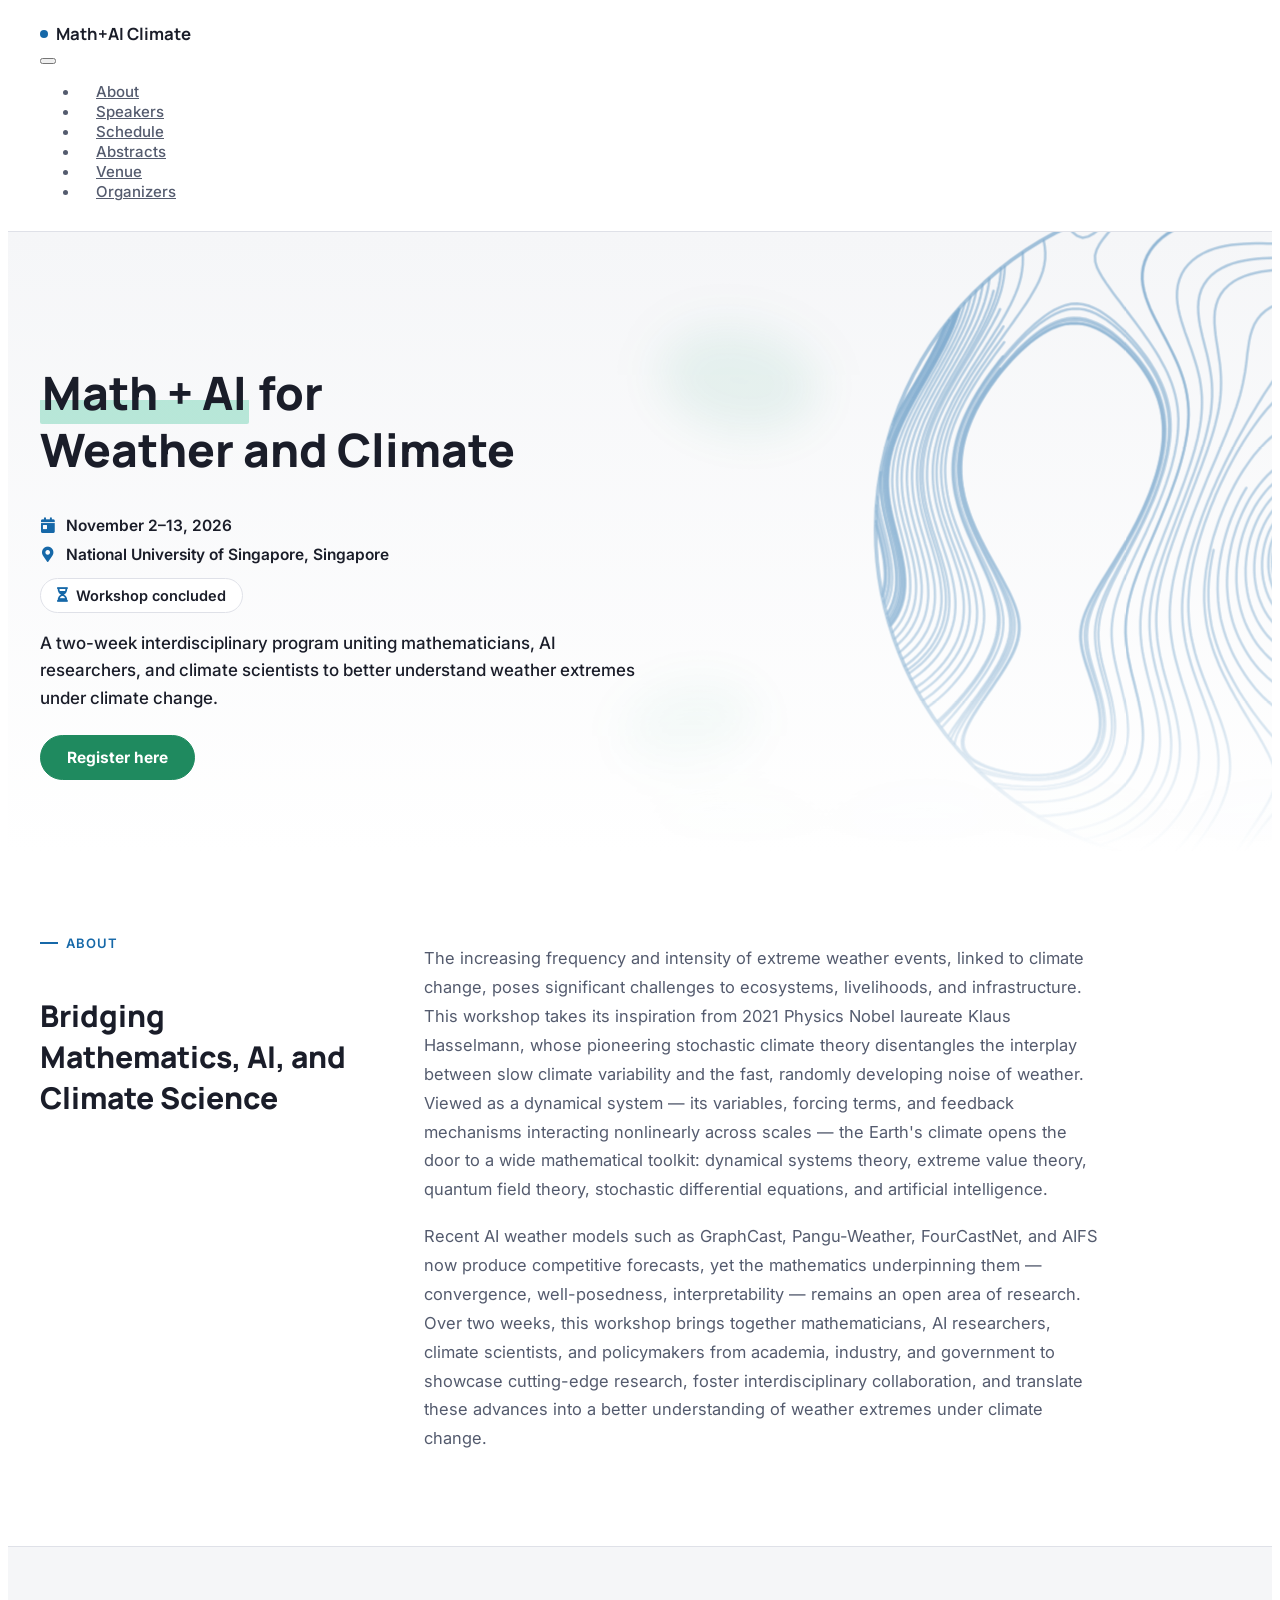
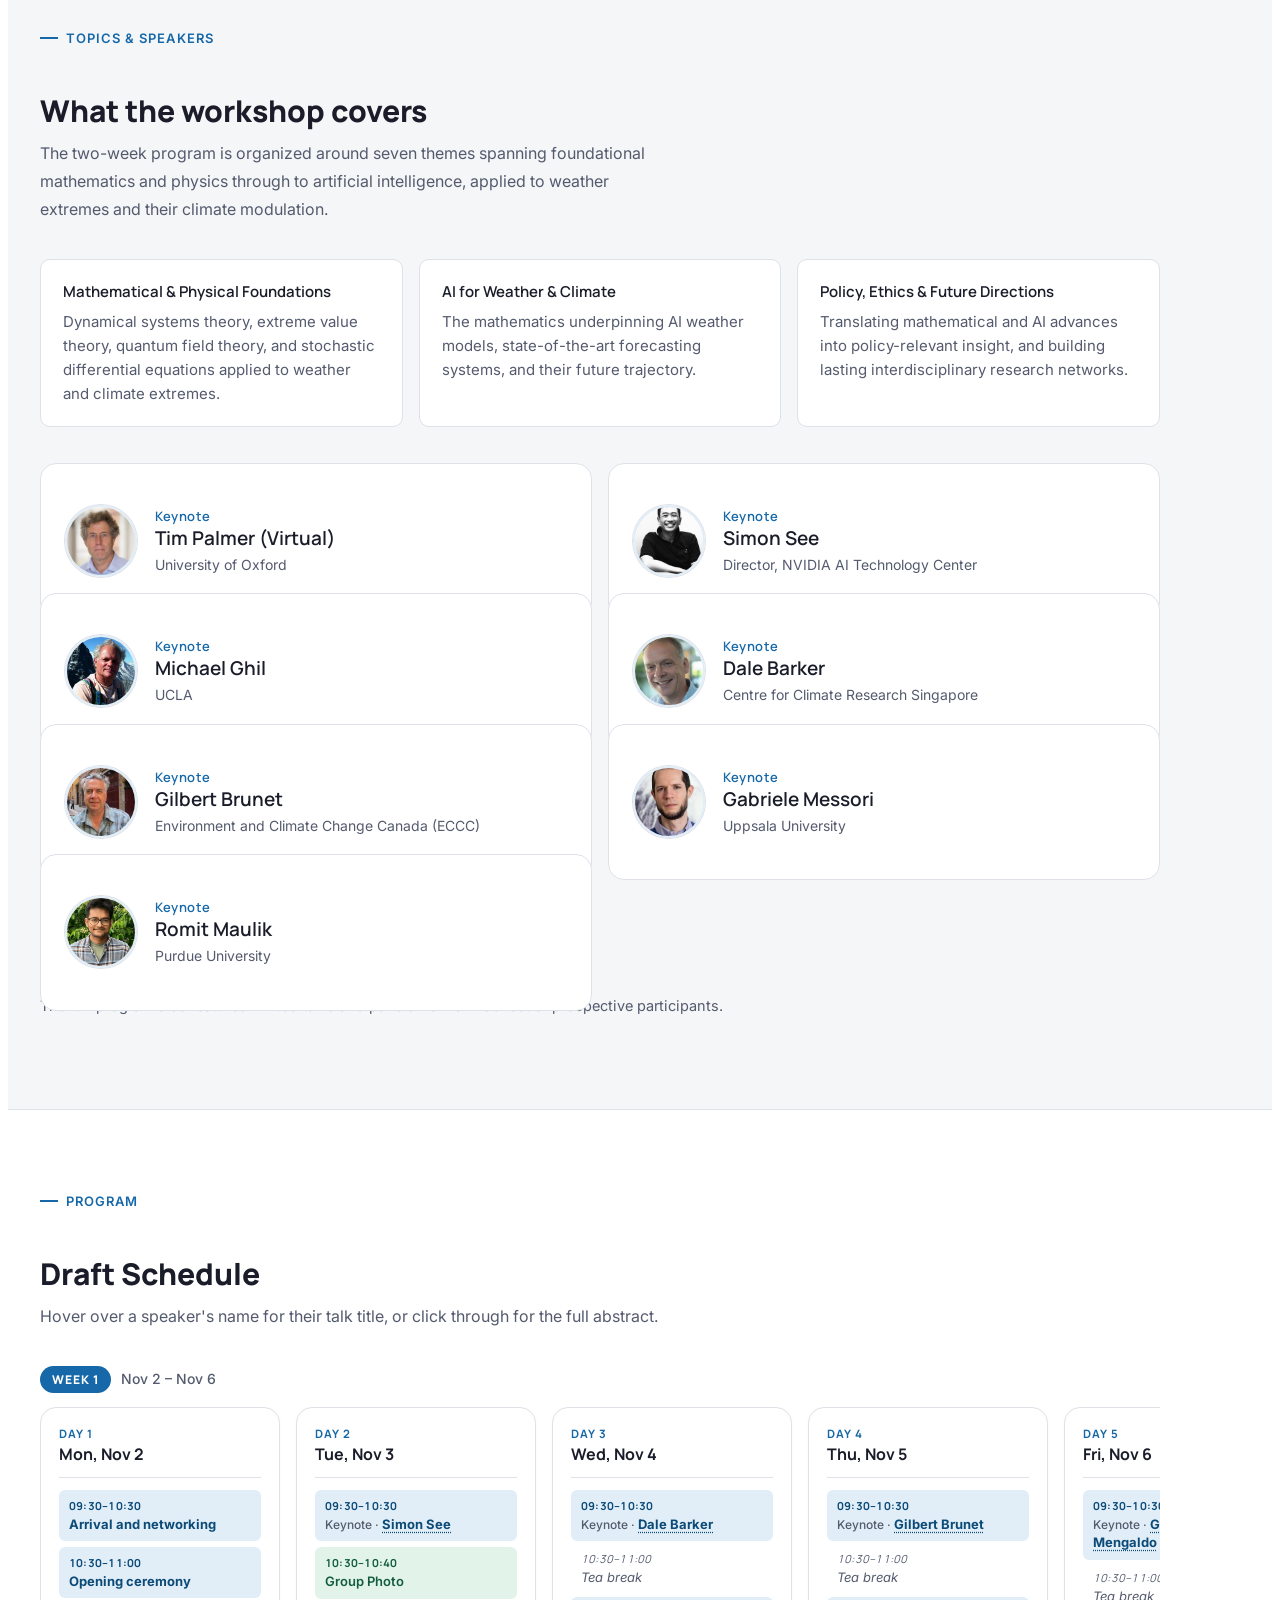
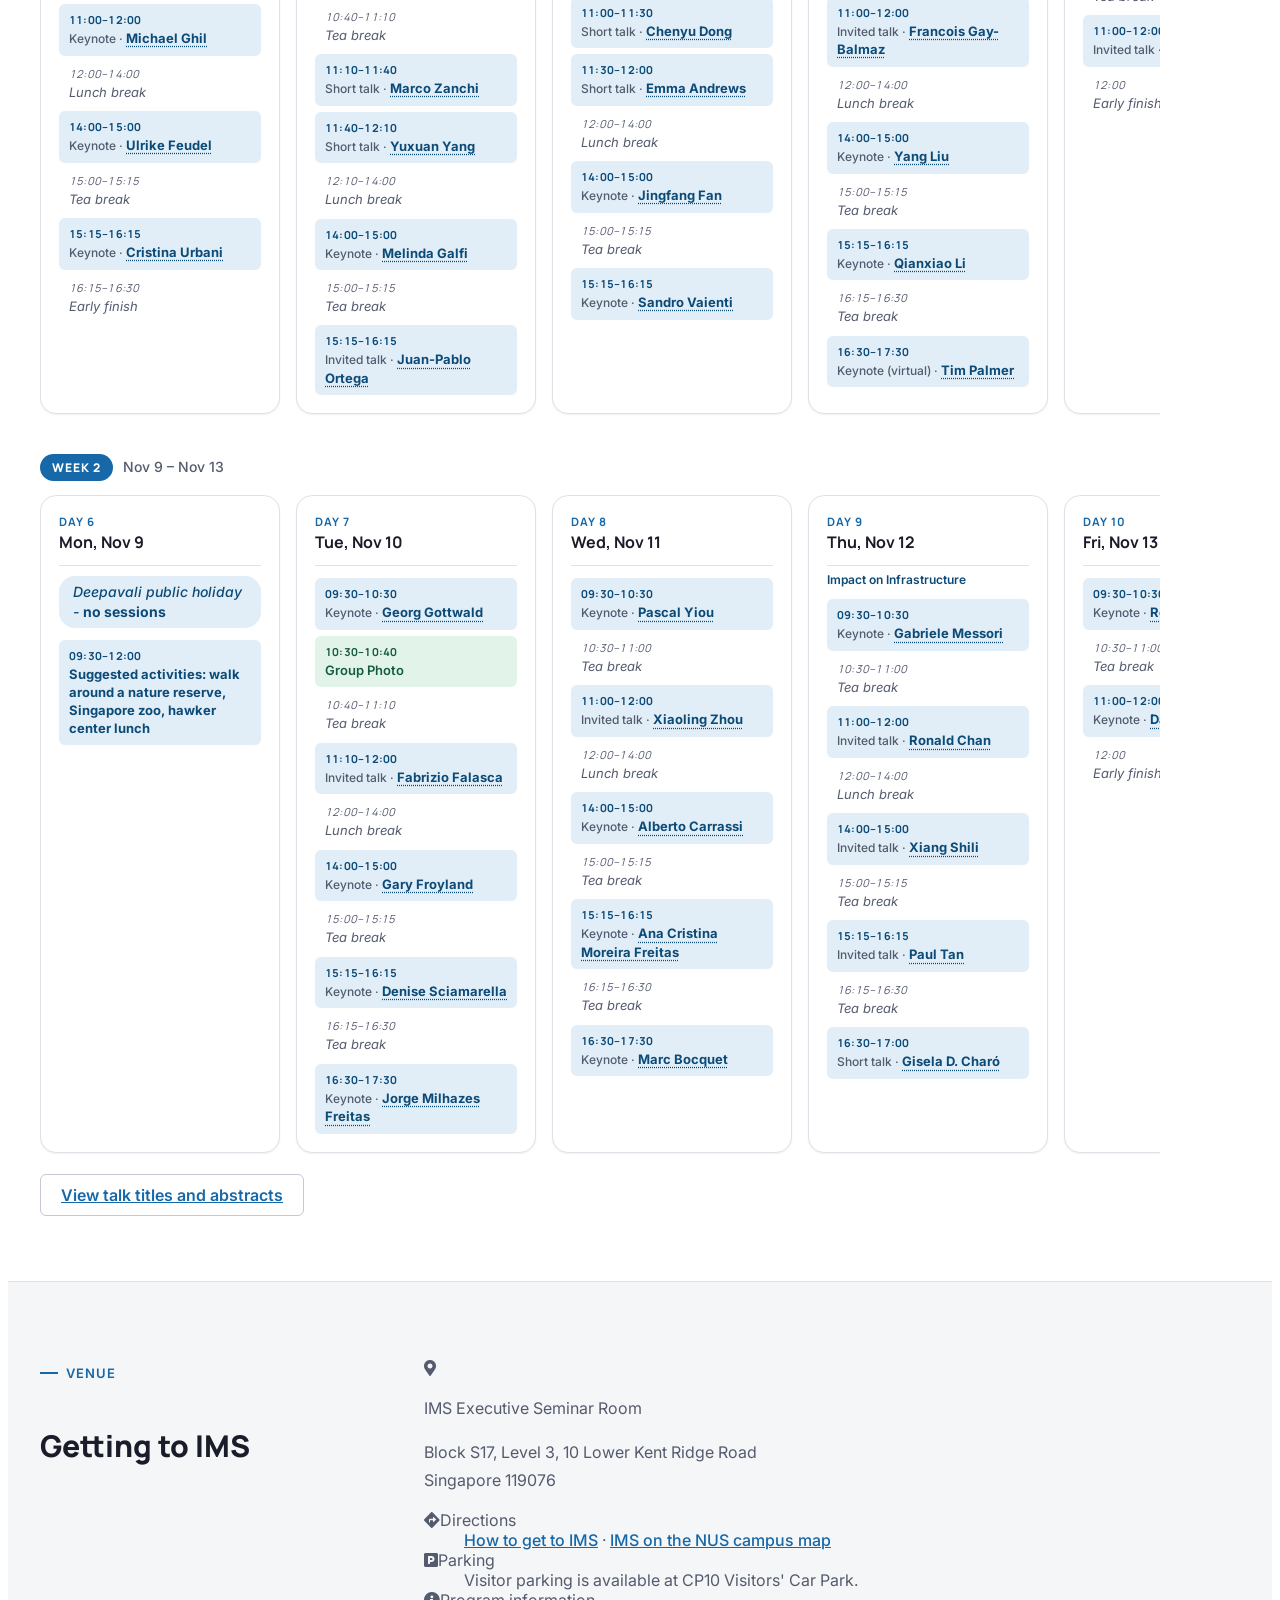
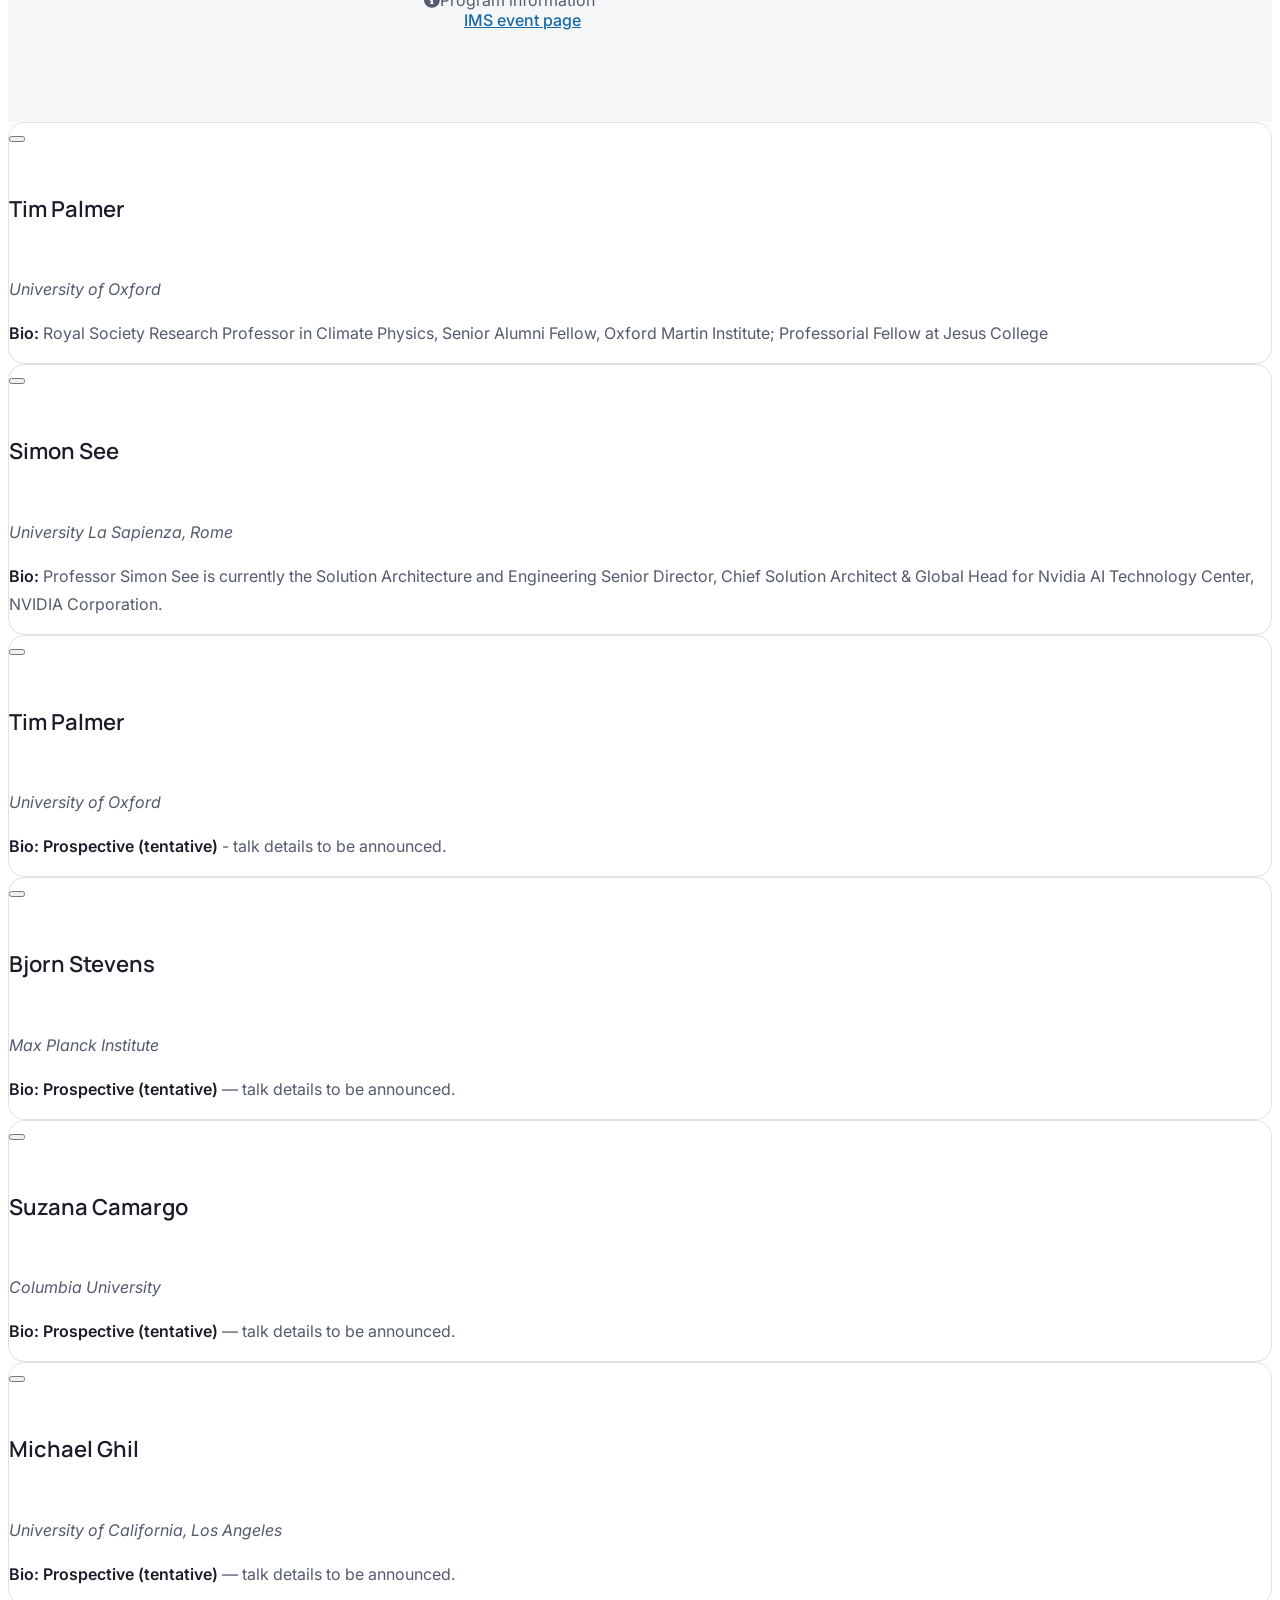
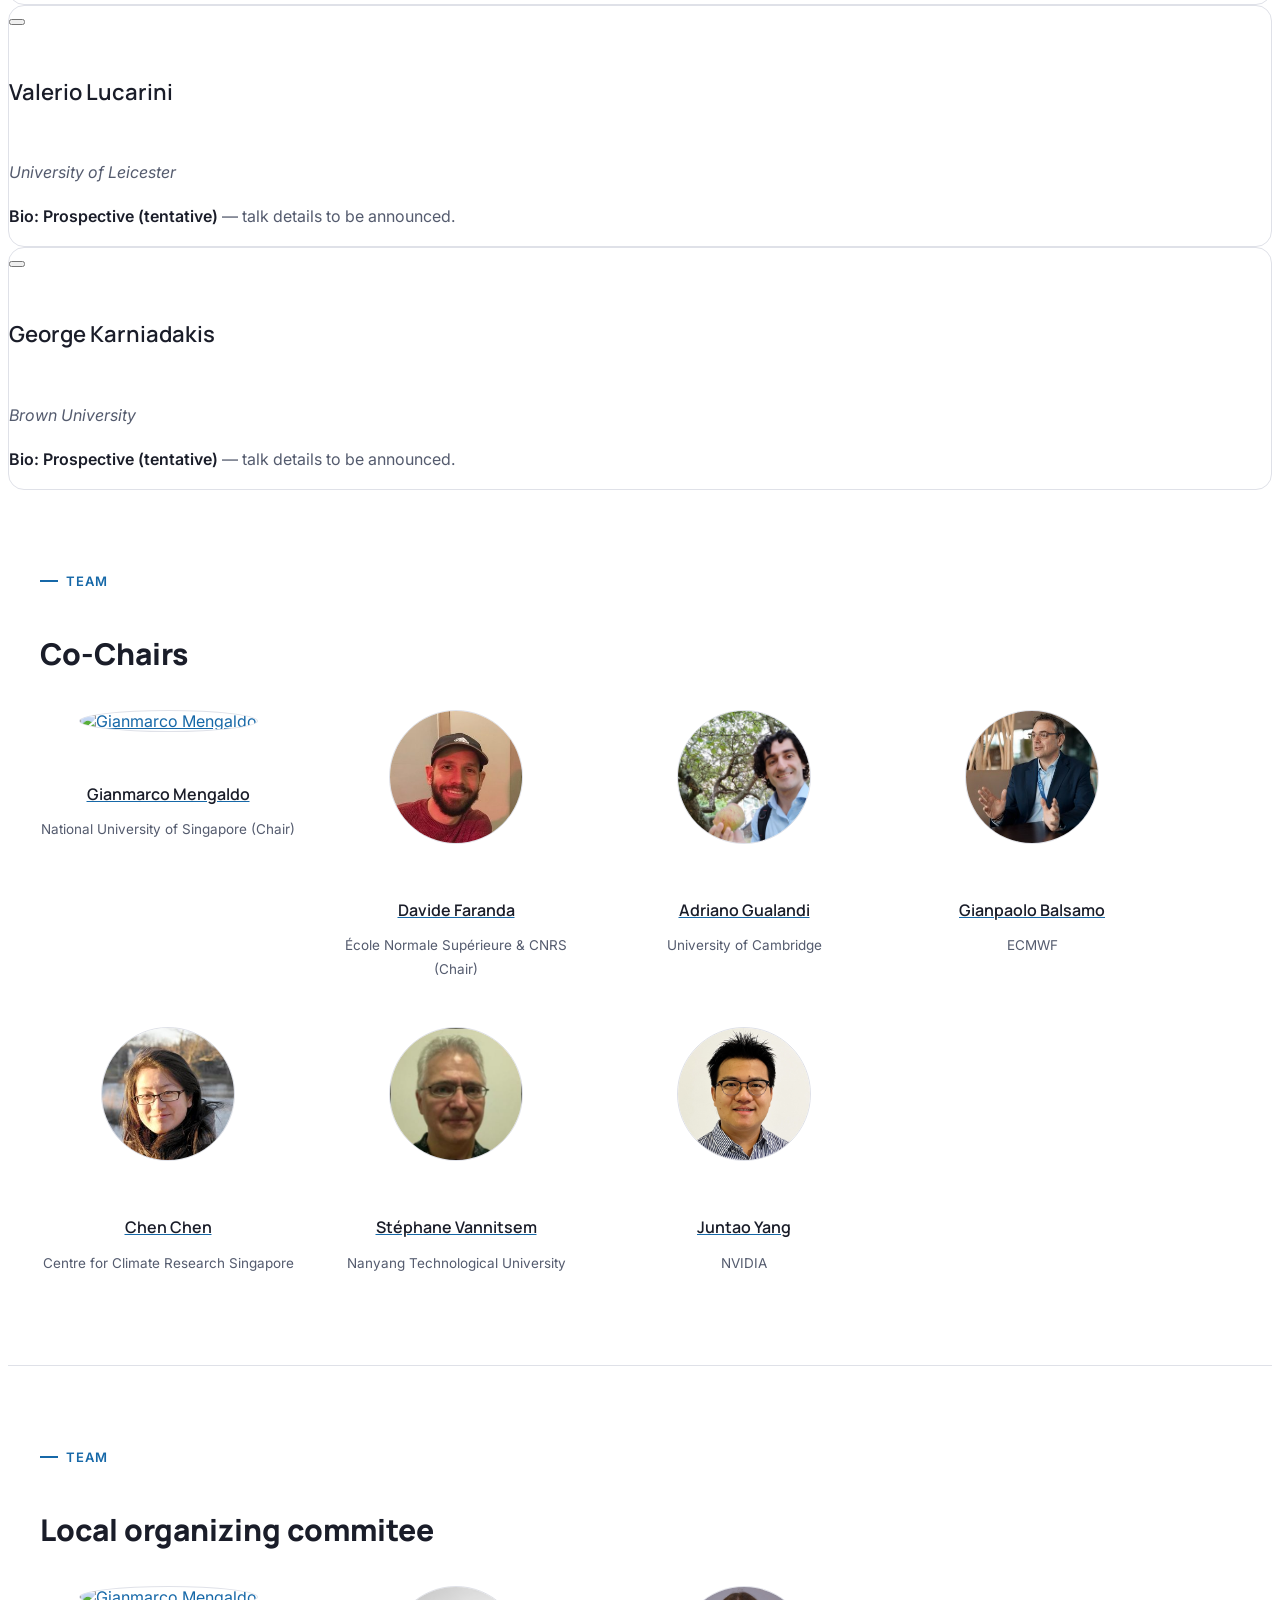
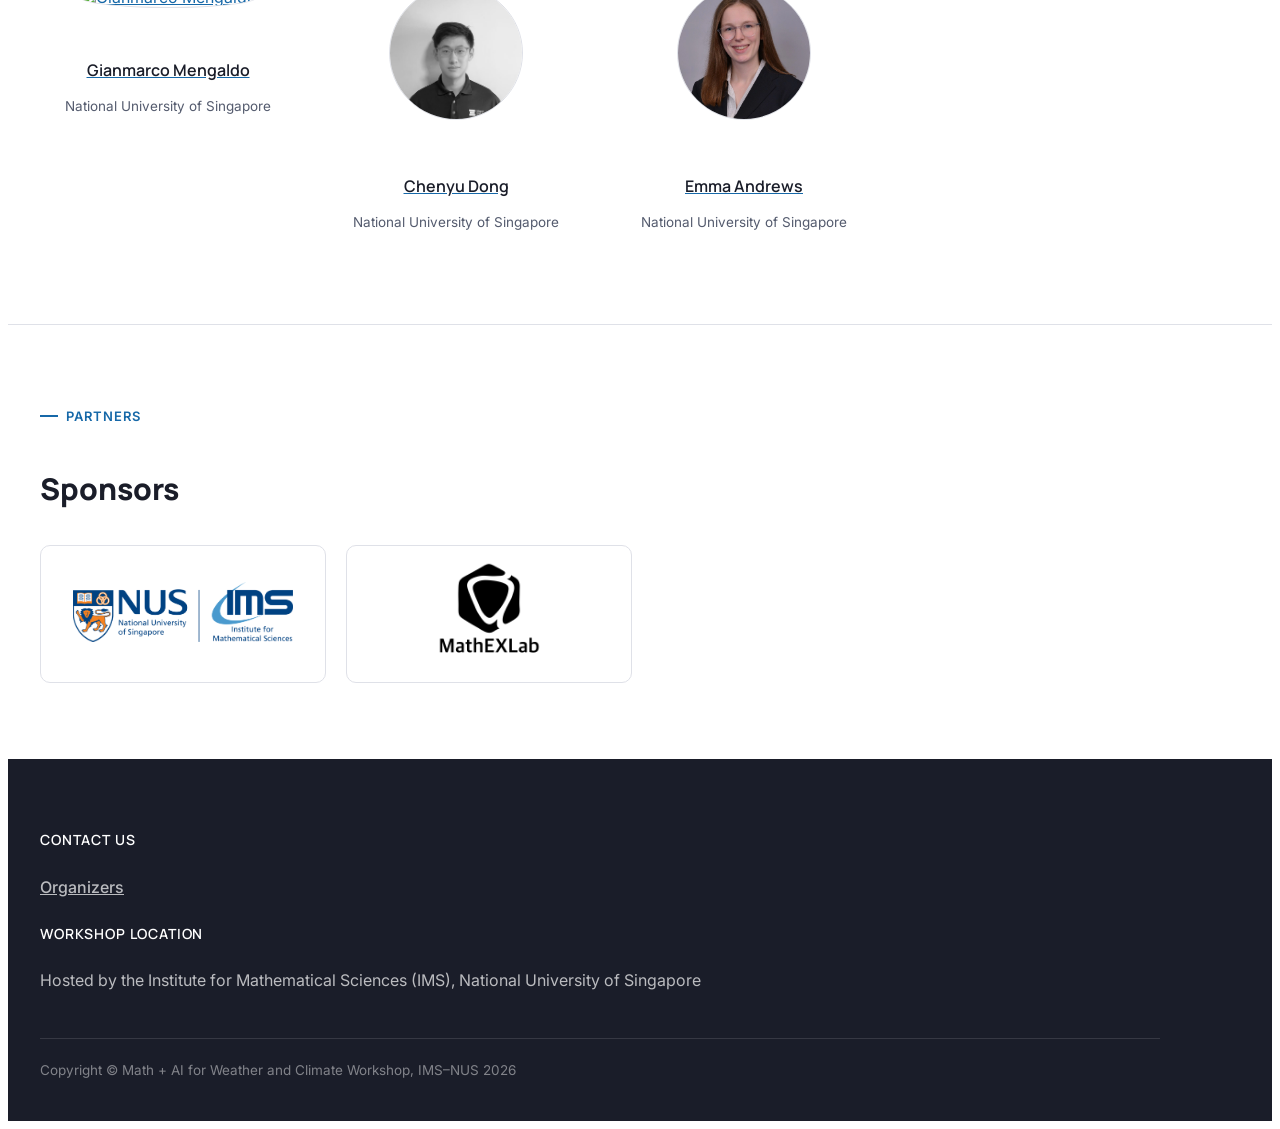
==== commit 8078226b: "adding venue information" ====
--- a/index.html
+++ b/index.html
@@ -42,7 +42,7 @@
     <link rel="stylesheet" href="assets/css/style.css">
 
     <!--theme.css: this workshop's brand layer-->
-    <link rel="stylesheet" href="assets/css/theme.css?v=7">
+    <link rel="stylesheet" href="assets/css/theme.css?v=8">
 
     <link rel="stylesheet" href="https://cdnjs.cloudflare.com/ajax/libs/font-awesome/5.15.3/css/all.min.css">
 
@@ -87,6 +87,9 @@
                   </li>
                   <li class="nav-item">
                     <a class="nav-link" href="schedule.html">Abstracts</a>
+                  </li>
+                  <li class="nav-item">
+                    <a class="nav-link" href="#venue">Venue</a>
                   </li>
                   <li class="nav-item">
                     <a class="nav-link" href="#organizers">Organizers</a>
@@ -410,6 +413,46 @@
     </section>
     <!-- schedule end -->
 
+    <!-- venue start -->
+    <section id="venue" class="venue section-fade-in section-band section-band-sunken">
+        <div class="container section-split">
+            <div class="section-heading section-split-heading">
+                <span class="eyebrow">Venue</span>
+                <h3>Getting to IMS</h3>
+            </div>
+
+            <div class="content-col section-split-body">
+                <div class="venue-address">
+                    <i class="fas fa-map-marker-alt" aria-hidden="true"></i>
+                    <div>
+                        <p class="venue-name">IMS Executive Seminar Room</p>
+                        <p>Block S17, Level 3, 10 Lower Kent Ridge Road<br>Singapore 119076</p>
+                    </div>
+                </div>
+
+                <dl class="venue-details">
+                    <div class="venue-detail">
+                        <dt><i class="fas fa-directions" aria-hidden="true"></i>Directions</dt>
+                        <dd>
+                            <a class="link2" href="https://ims.nus.edu.sg/contact-us" target="_blank" rel="noopener">How to get to IMS</a>
+                            <span class="venue-sep" aria-hidden="true">·</span>
+                            <a class="link2" href="https://map.nus.edu.sg/#page=map&amp;long=103.7804485000000000&amp;lat=1.2976921270000000" target="_blank" rel="noopener">IMS on the NUS campus map</a>
+                        </dd>
+                    </div>
+                    <div class="venue-detail">
+                        <dt><i class="fas fa-parking" aria-hidden="true"></i>Parking</dt>
+                        <dd>Visitor parking is available at CP10 Visitors' Car Park.</dd>
+                    </div>
+                    <div class="venue-detail">
+                        <dt><i class="fas fa-info-circle" aria-hidden="true"></i>Program information</dt>
+                        <dd><a class="link2" href="https://ims.nus.edu.sg/events/mathaiweather/" target="_blank" rel="noopener">IMS event page</a></dd>
+                    </div>
+                </dl>
+            </div>
+        </div>
+    </section>
+    <!-- venue end -->
+
     <!-- Modal for Speakers -->
     <div id="modal-hasselmann" class="modal fade" tabindex="-1" aria-labelledby="modal-speaker-label" aria-hidden="true">
         <div class="modal-dialog modal-xl" role="document">
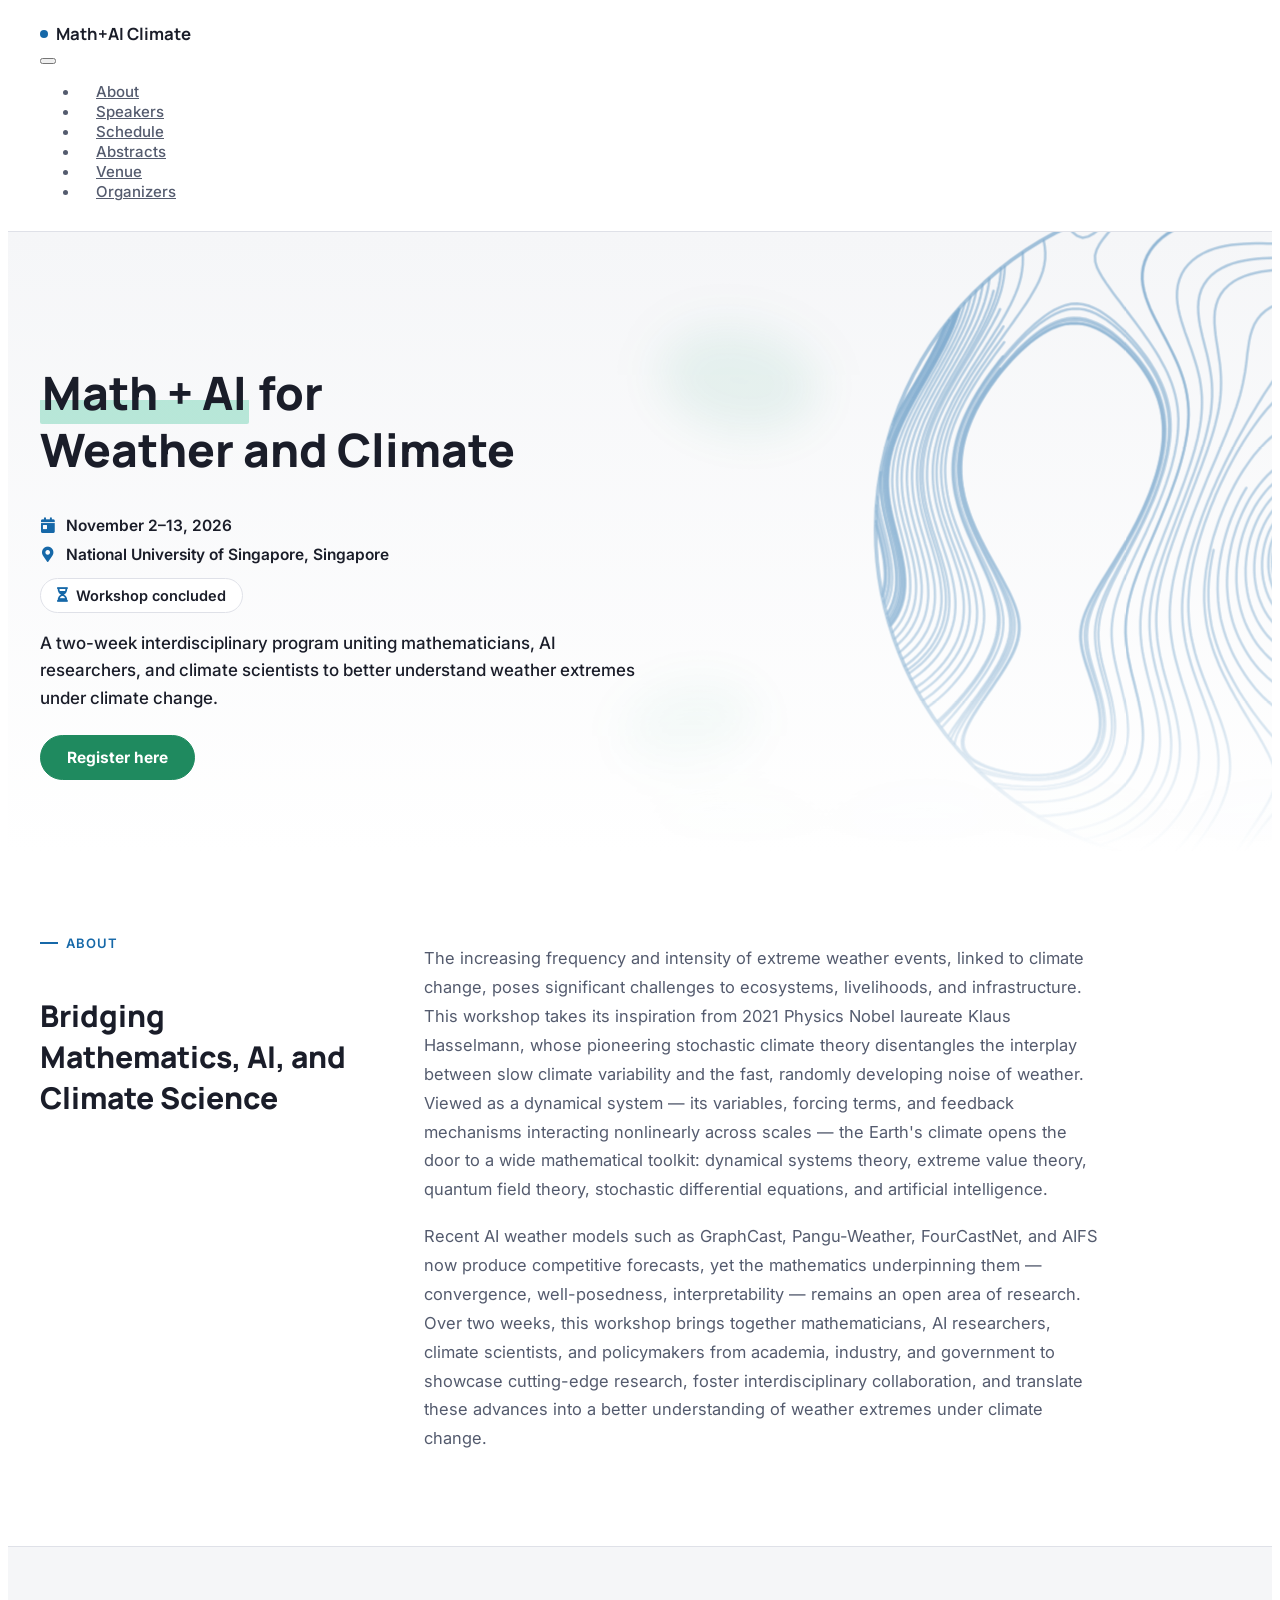
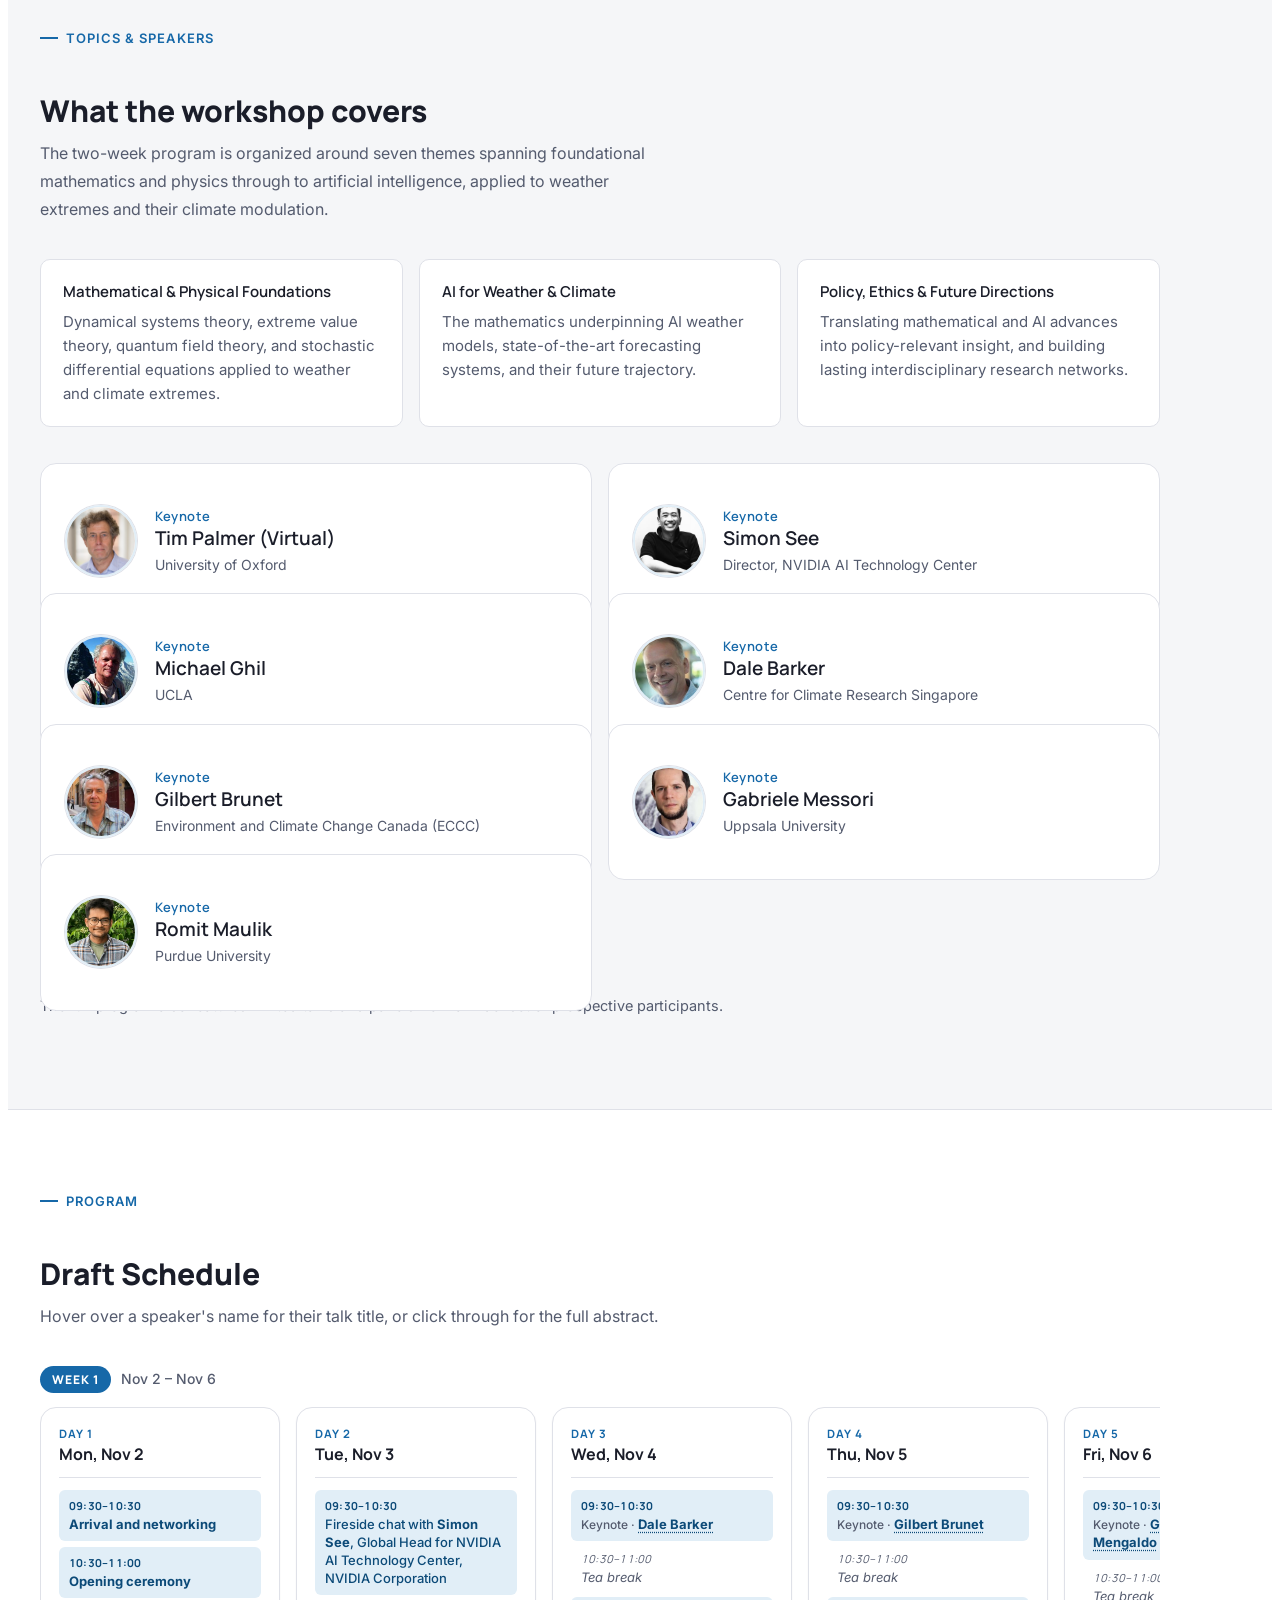
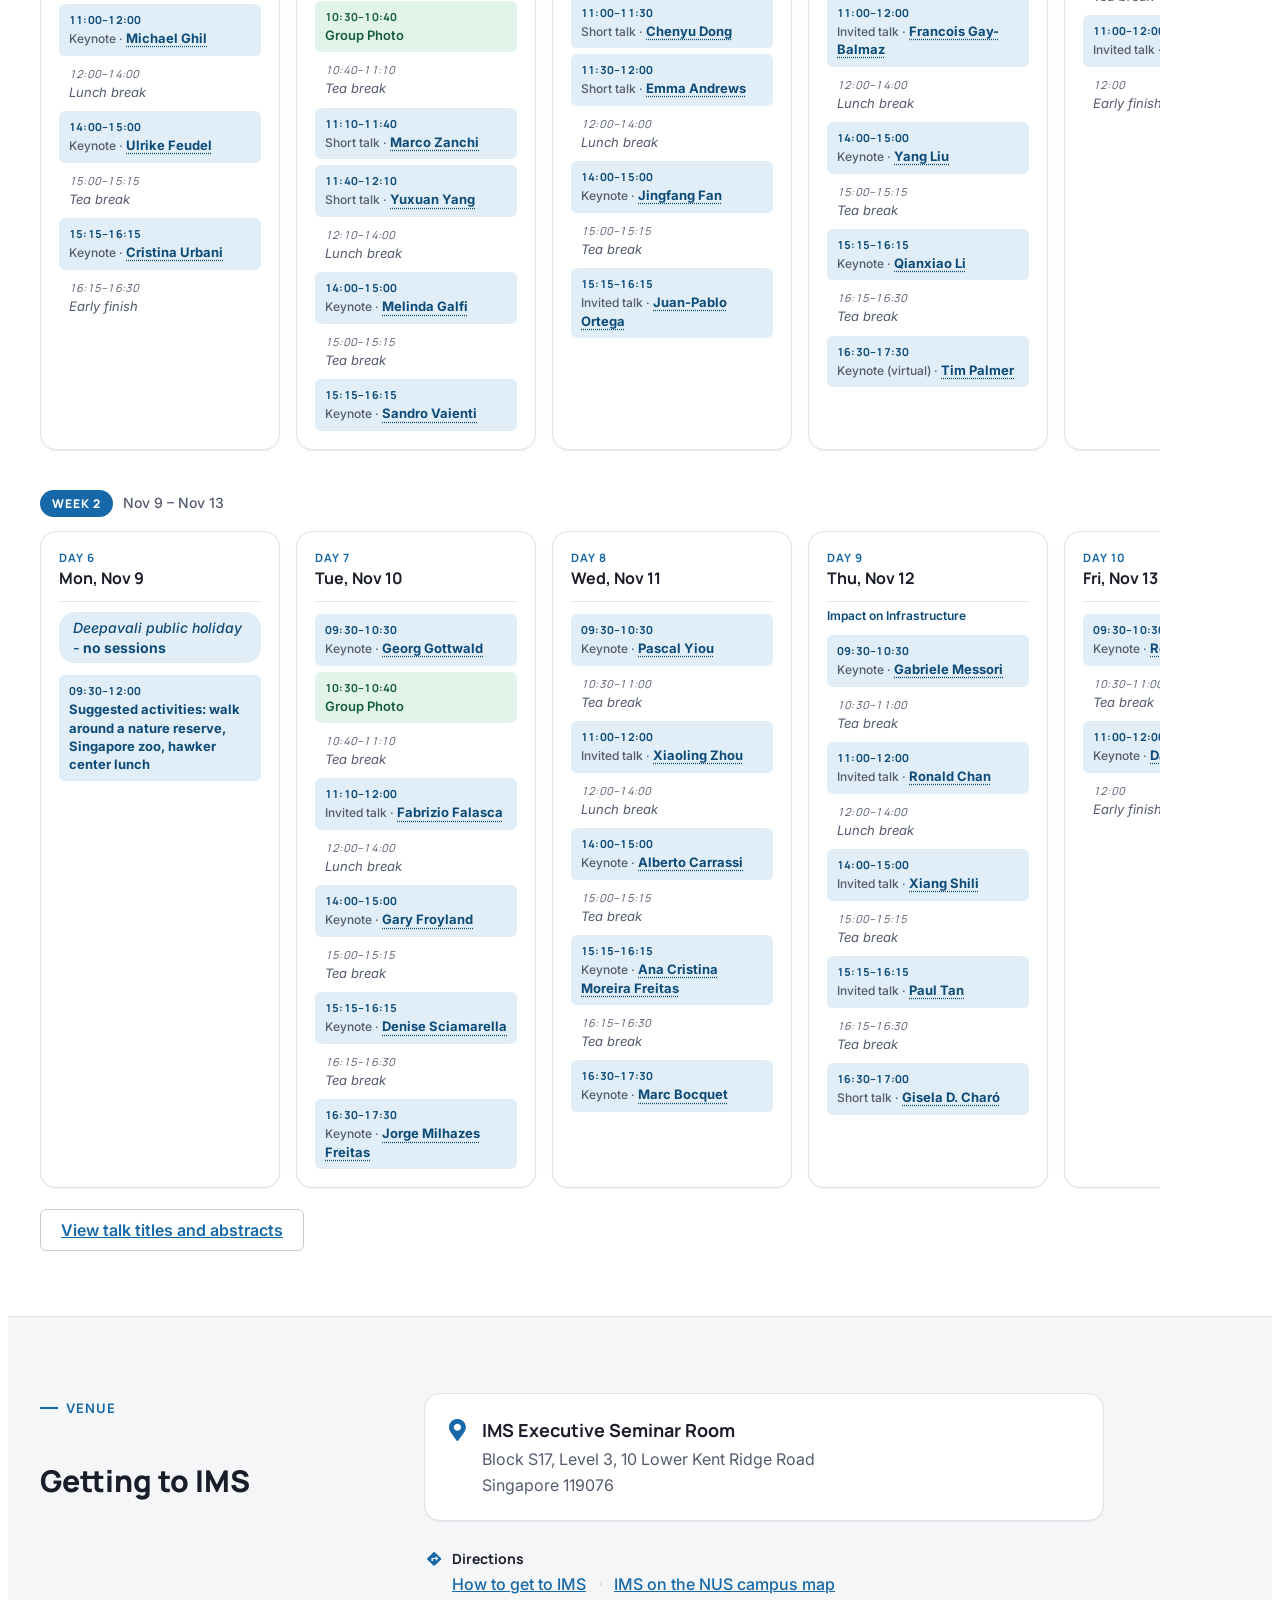
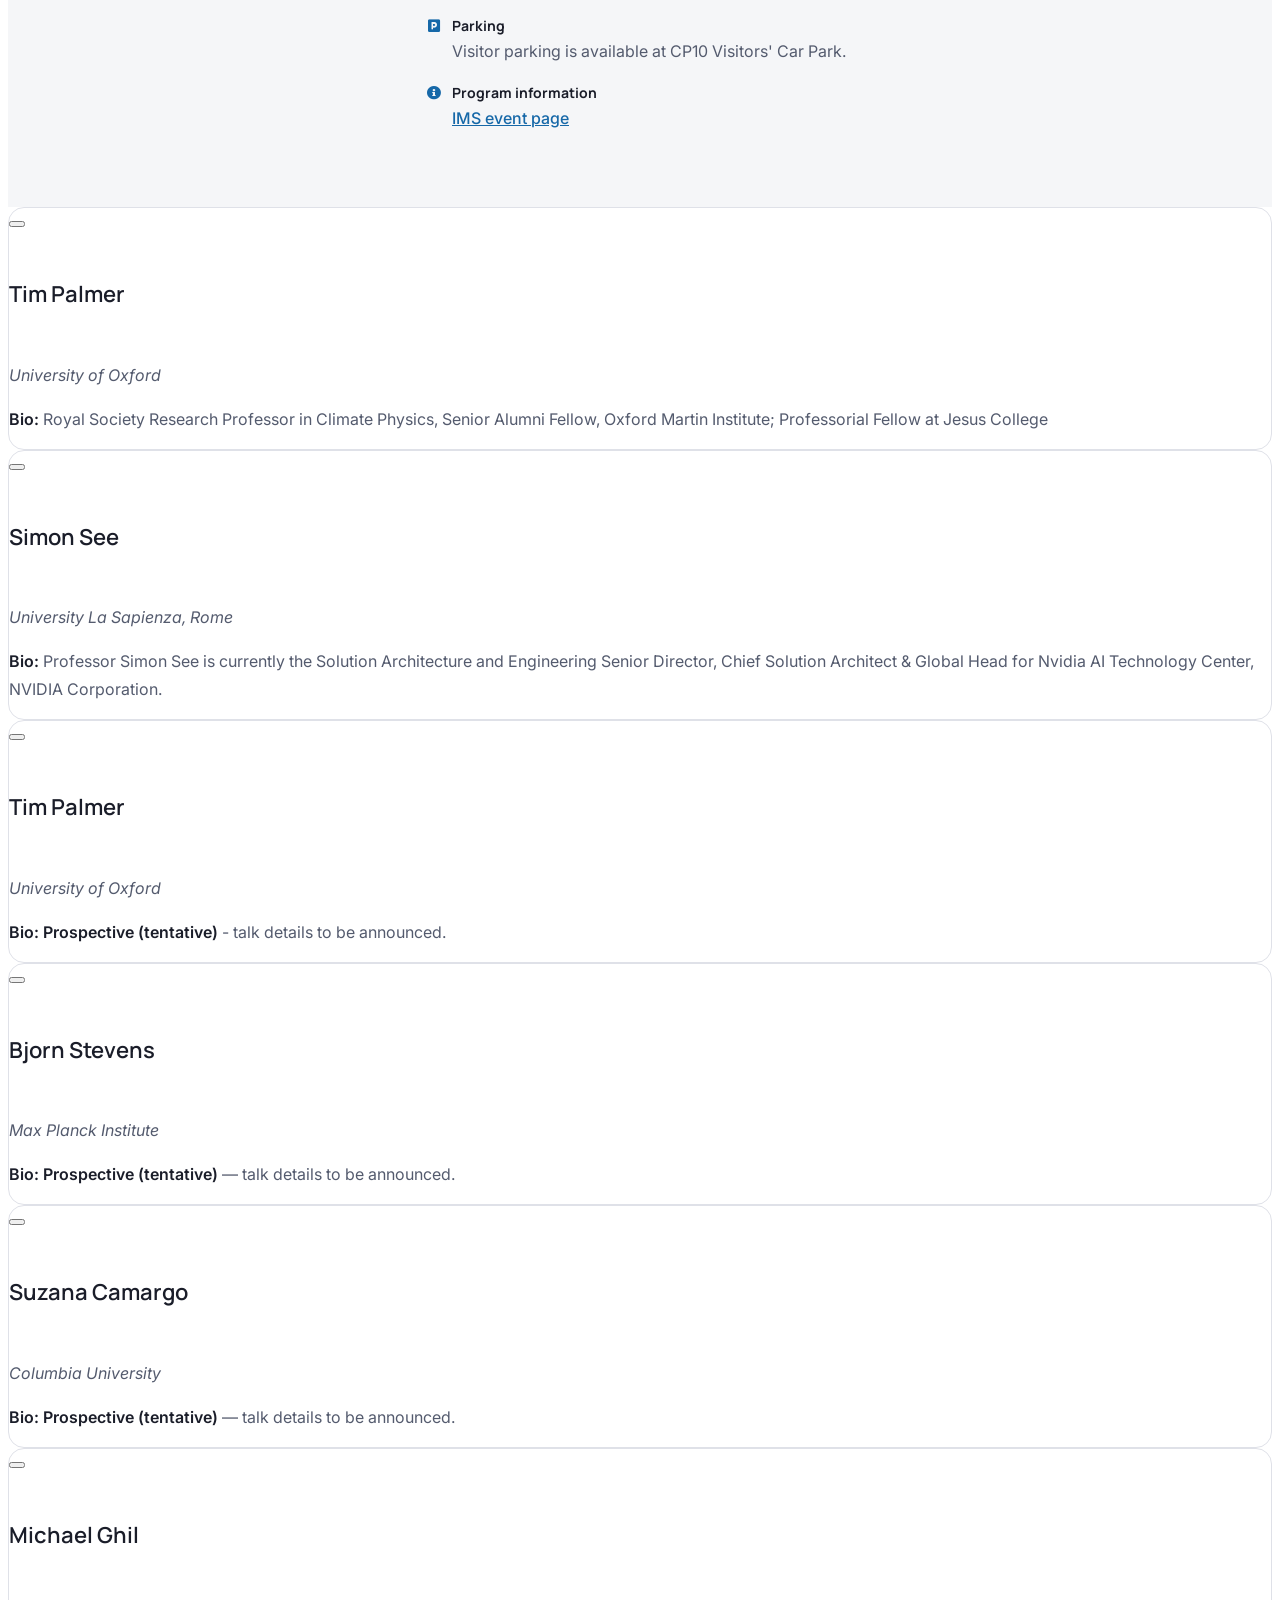
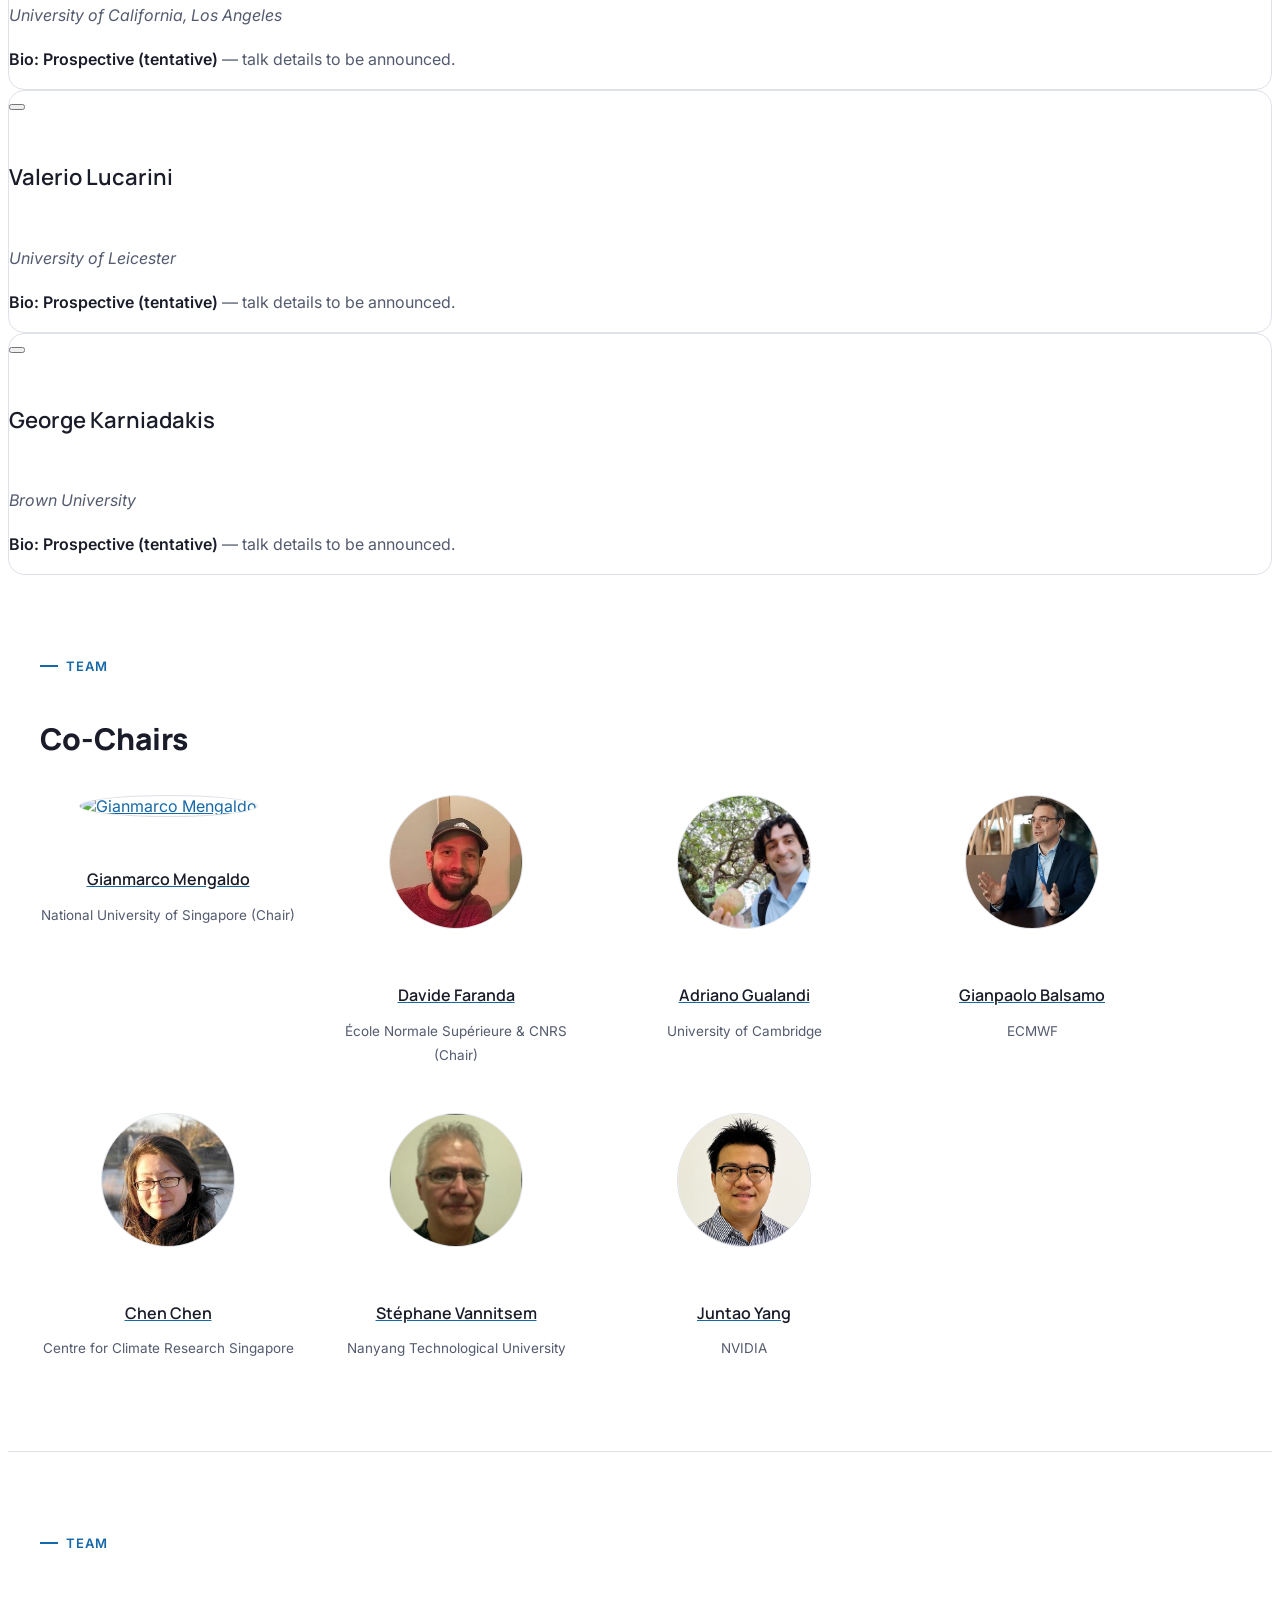
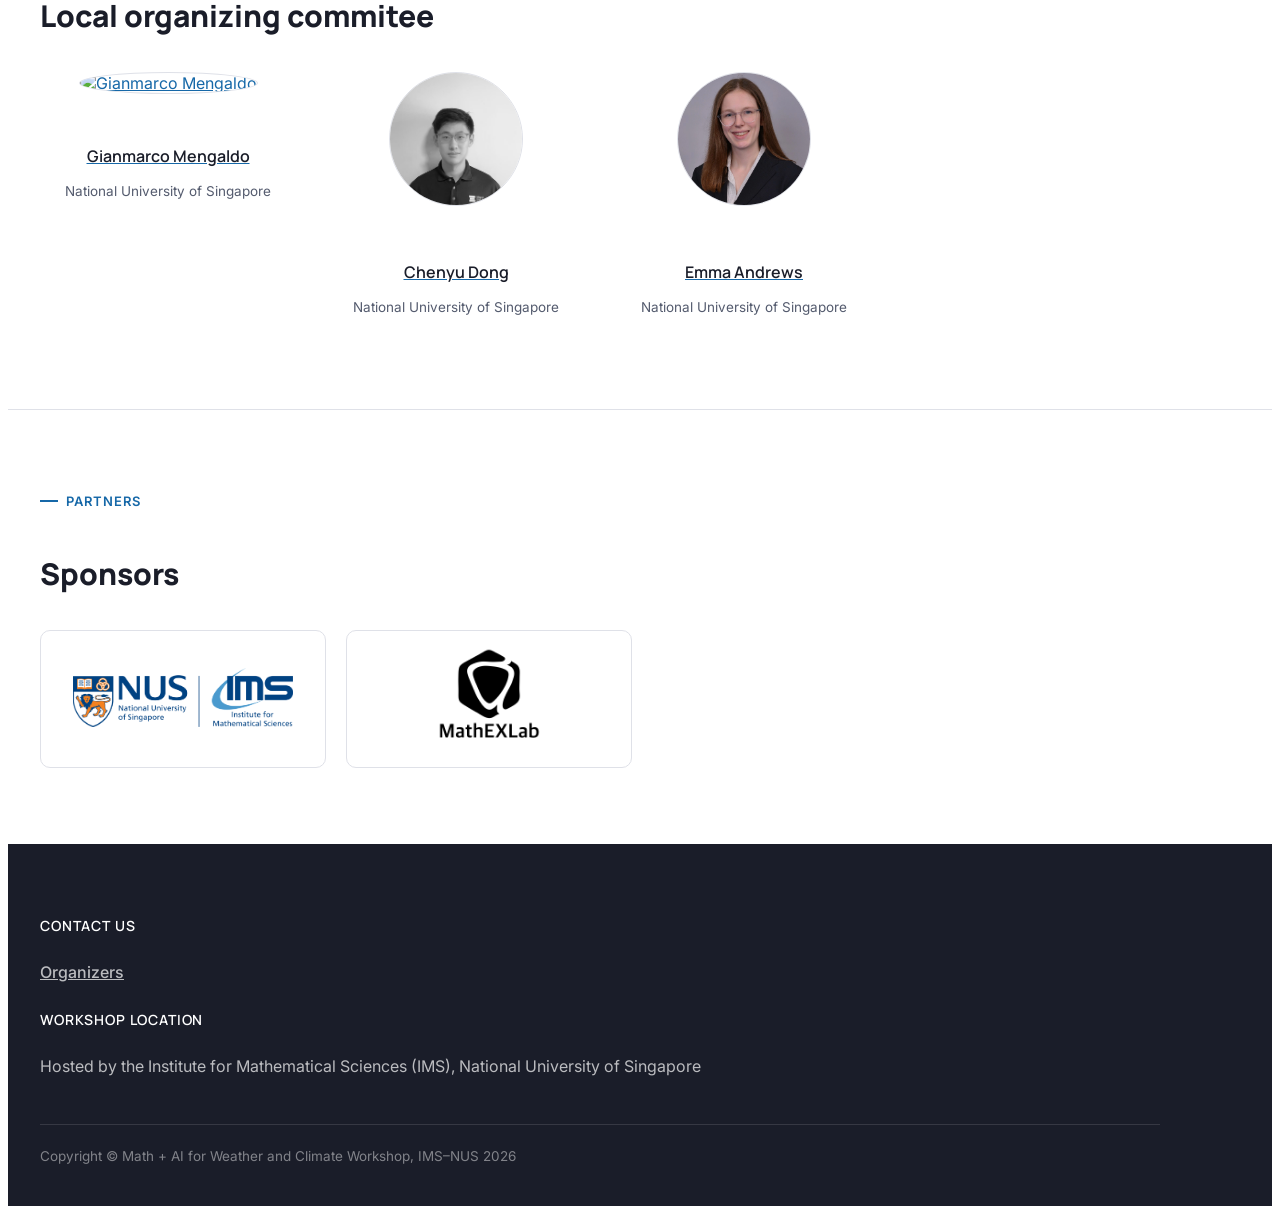
==== commit 5d66862f: "updating talk" ====
--- a/index.html
+++ b/index.html
@@ -42,7 +42,7 @@
     <link rel="stylesheet" href="assets/css/style.css">
 
     <!--theme.css: this workshop's brand layer-->
-    <link rel="stylesheet" href="assets/css/theme.css?v=8">
+    <link rel="stylesheet" href="assets/css/theme.css?v=10">
 
     <link rel="stylesheet" href="https://cdnjs.cloudflare.com/ajax/libs/font-awesome/5.15.3/css/all.min.css">
 
@@ -824,8 +824,8 @@
     <script src="assets/js/custom.js"></script>
 
     <!-- Programme: data + renderer (schedule cards, title popovers) -->
-    <script src="assets/data/program.js?v=4"></script>
-    <script src="assets/js/program.js?v=4"></script>
+    <script src="assets/data/program.js?v=6"></script>
+    <script src="assets/js/program.js?v=6"></script>
 
     <script>
         document.addEventListener("DOMContentLoaded", function() {
--- a/assets/css/theme.css
+++ b/assets/css/theme.css
@@ -1486,3 +1486,80 @@
     margin-bottom: 6px;
     overflow-wrap: anywhere;
 }
+
+/* -----------------------------------------------------
+   Venue
+------------------------------------------------------ */
+.venue-address {
+    display: flex;
+    gap: 16px;
+    align-items: flex-start;
+    padding: 22px 24px;
+    background: var(--surface);
+    border: 1px solid var(--border);
+    border-radius: var(--radius-lg);
+    box-shadow: var(--shadow-sm);
+    margin-bottom: 28px;
+}
+
+.venue-address > i {
+    font-size: 22px;
+    color: var(--accent);
+    margin-top: 3px;
+}
+
+.venue-address p {
+    margin: 0;
+    color: var(--ink-soft);
+    line-height: 1.6;
+}
+
+.venue-address .venue-name {
+    font-family: var(--font-display);
+    font-weight: 700;
+    font-size: 18px;
+    color: var(--ink);
+    margin-bottom: 2px;
+}
+
+.venue-details {
+    margin: 0;
+    display: flex;
+    flex-direction: column;
+    gap: 18px;
+}
+
+.venue-detail dt {
+    font-family: var(--font-display);
+    font-weight: 700;
+    font-size: 14px;
+    color: var(--ink);
+    margin-bottom: 4px;
+}
+
+.venue-detail dt i {
+    width: 20px;
+    margin-right: 8px;
+    color: var(--accent);
+    text-align: center;
+}
+
+.venue-detail dd {
+    margin: 0 0 0 28px;
+    color: var(--ink-soft);
+    line-height: 1.6;
+}
+
+.venue-sep {
+    margin: 0 8px;
+    color: var(--border-strong);
+}
+
+.session-wording,
+.session-affiliation {
+    font-weight: 500;
+}
+
+.session-speaker-plain {
+    font-weight: 700;
+}
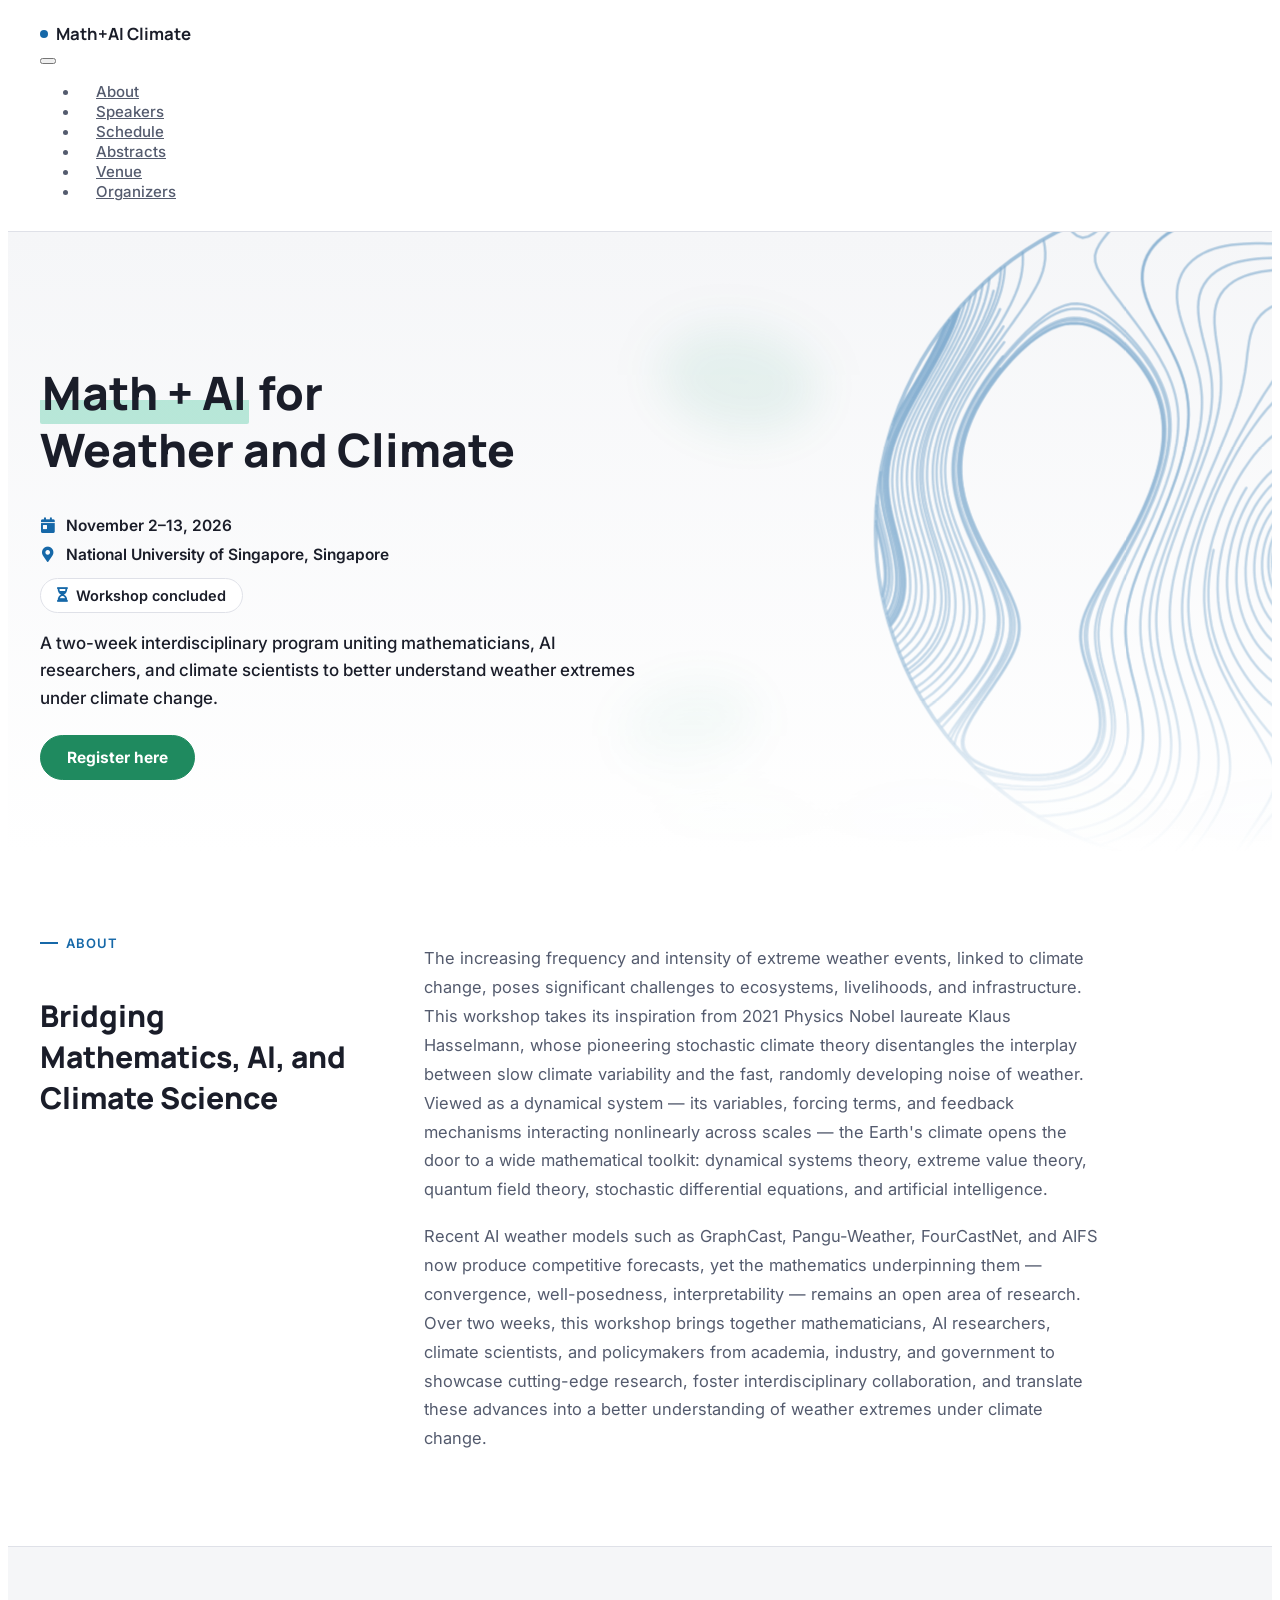
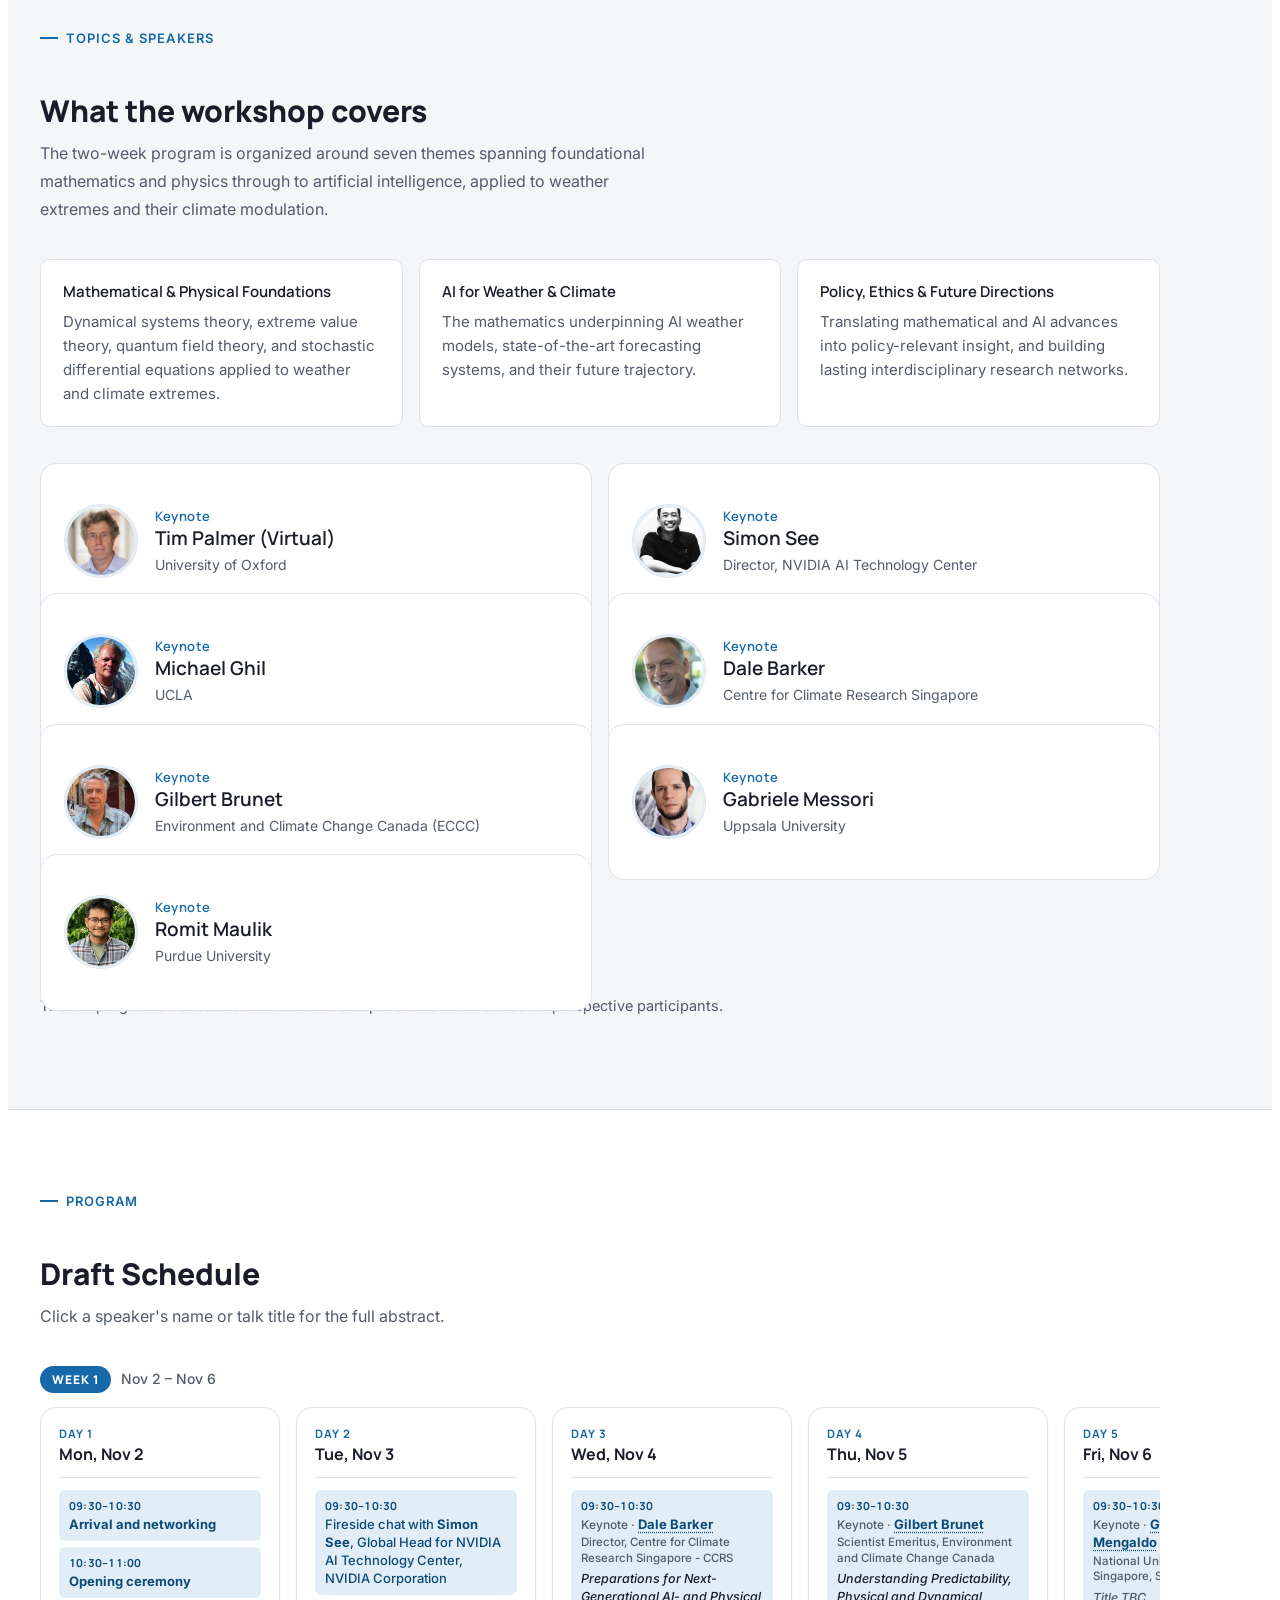
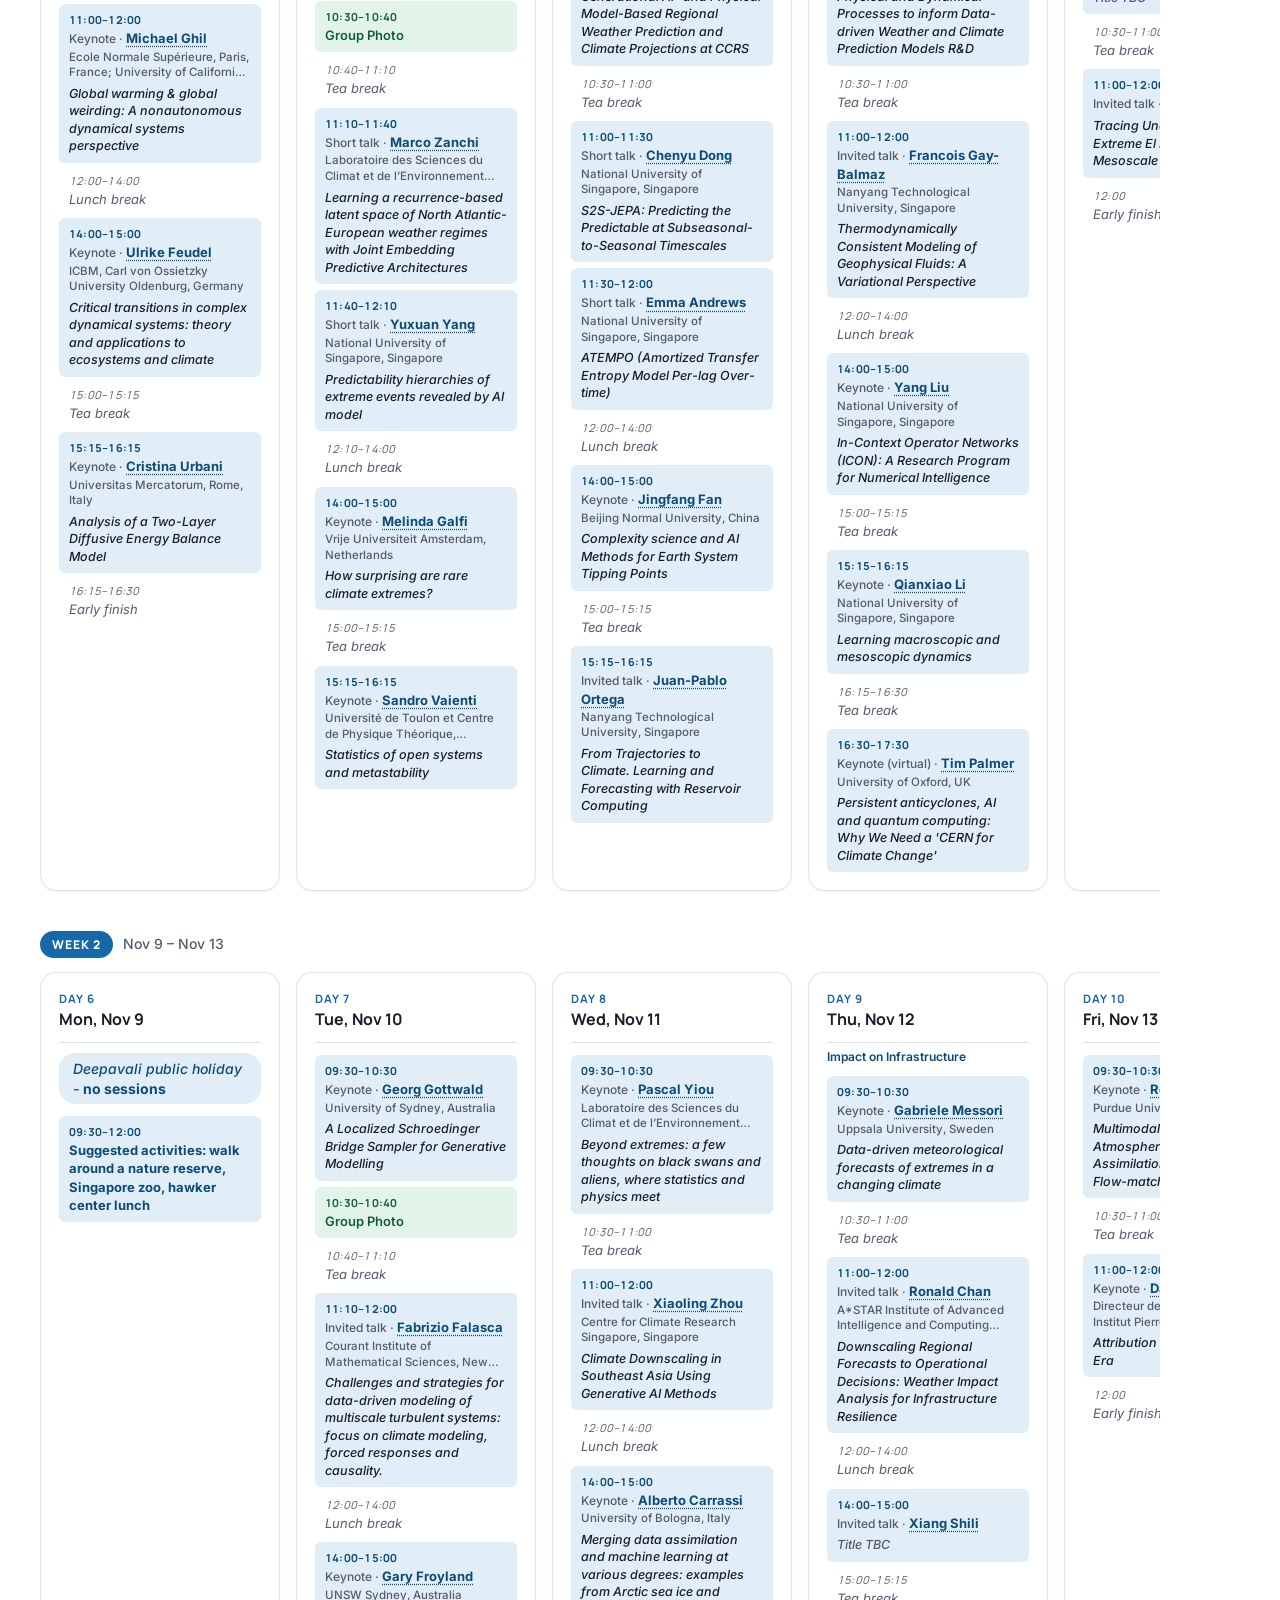
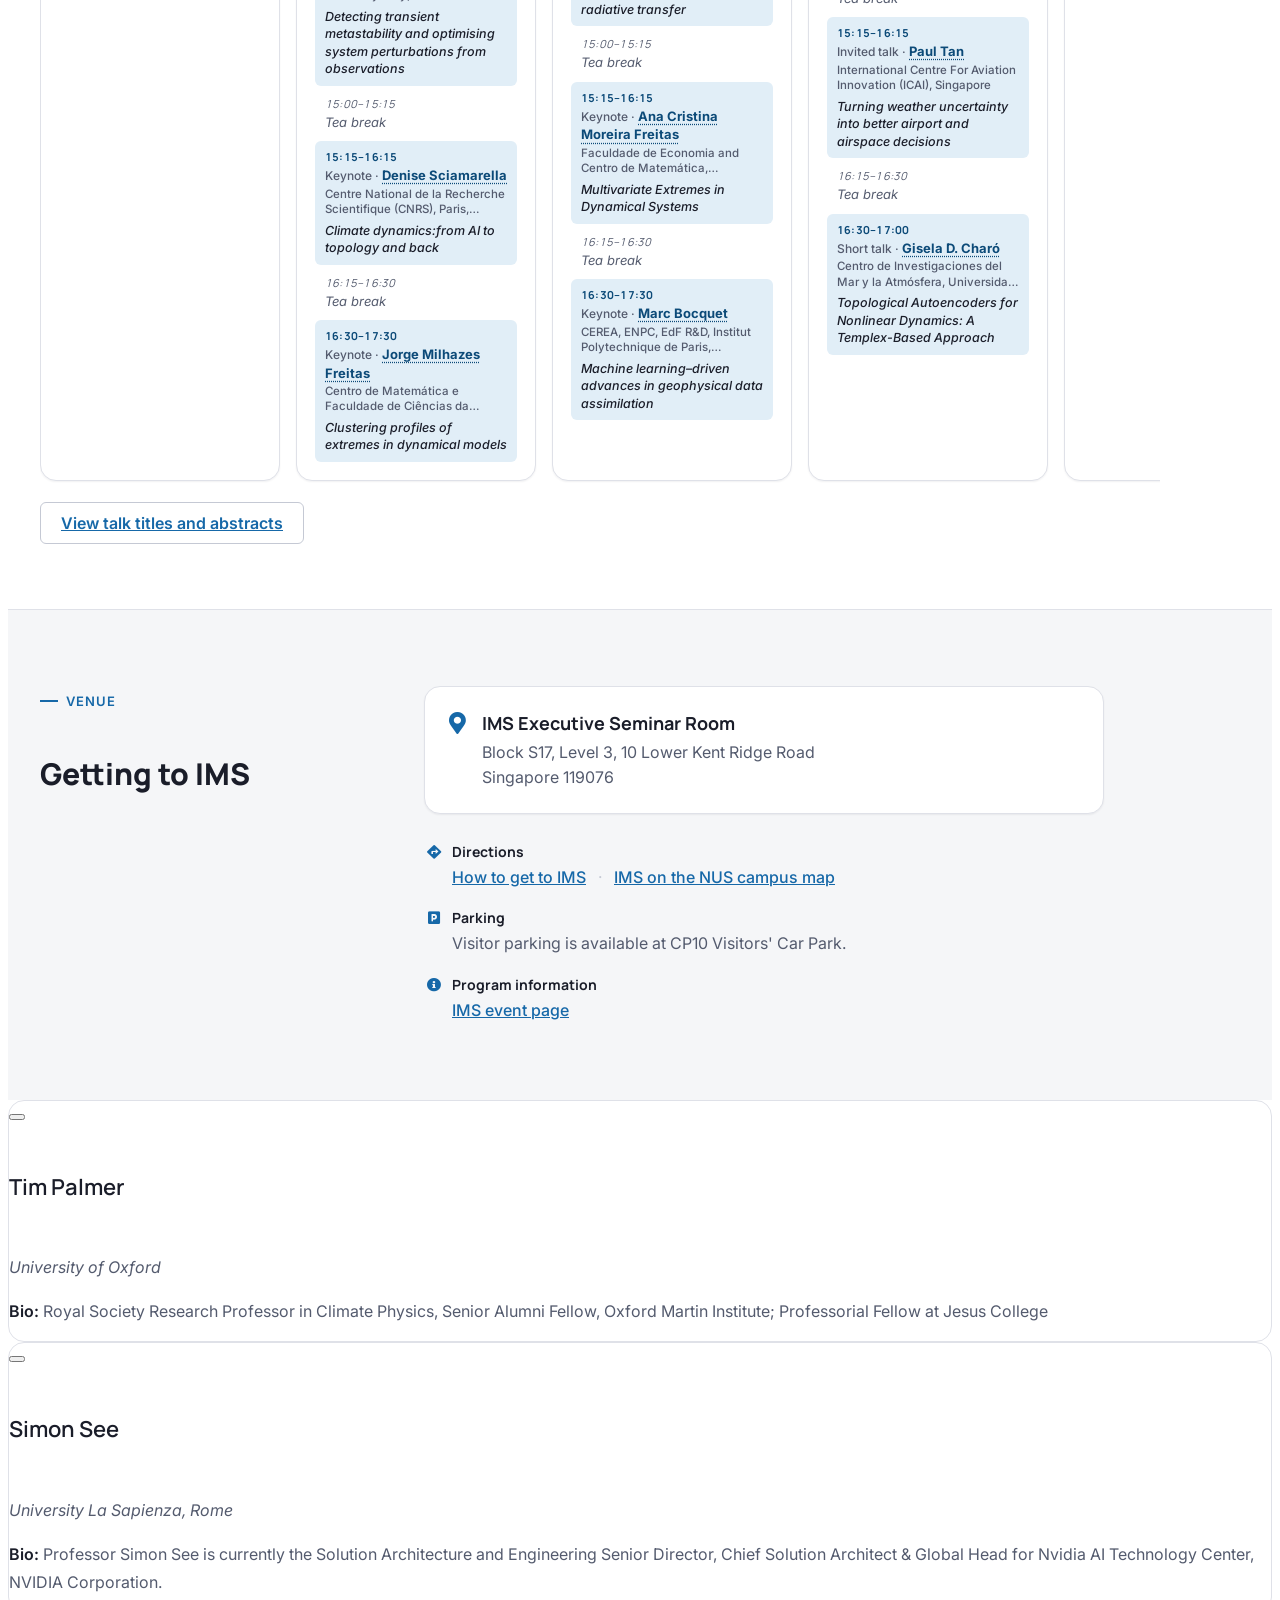
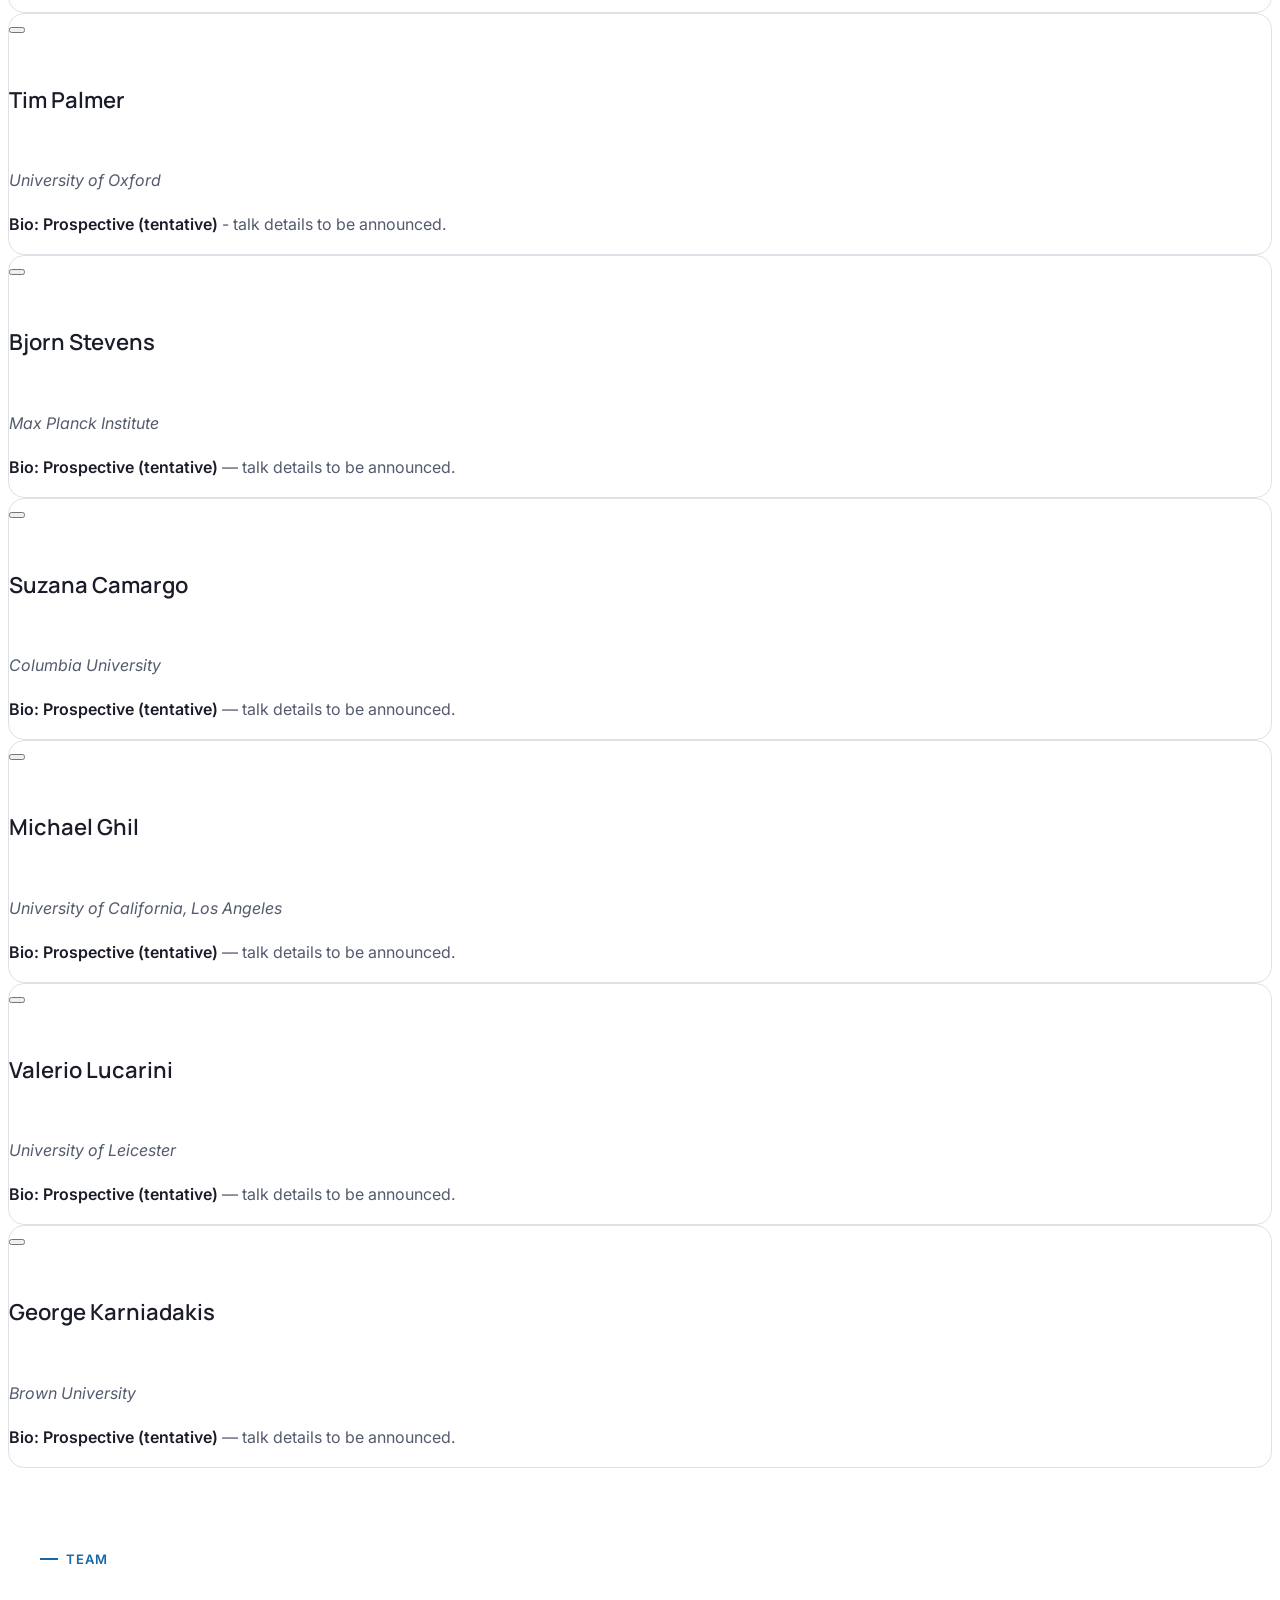
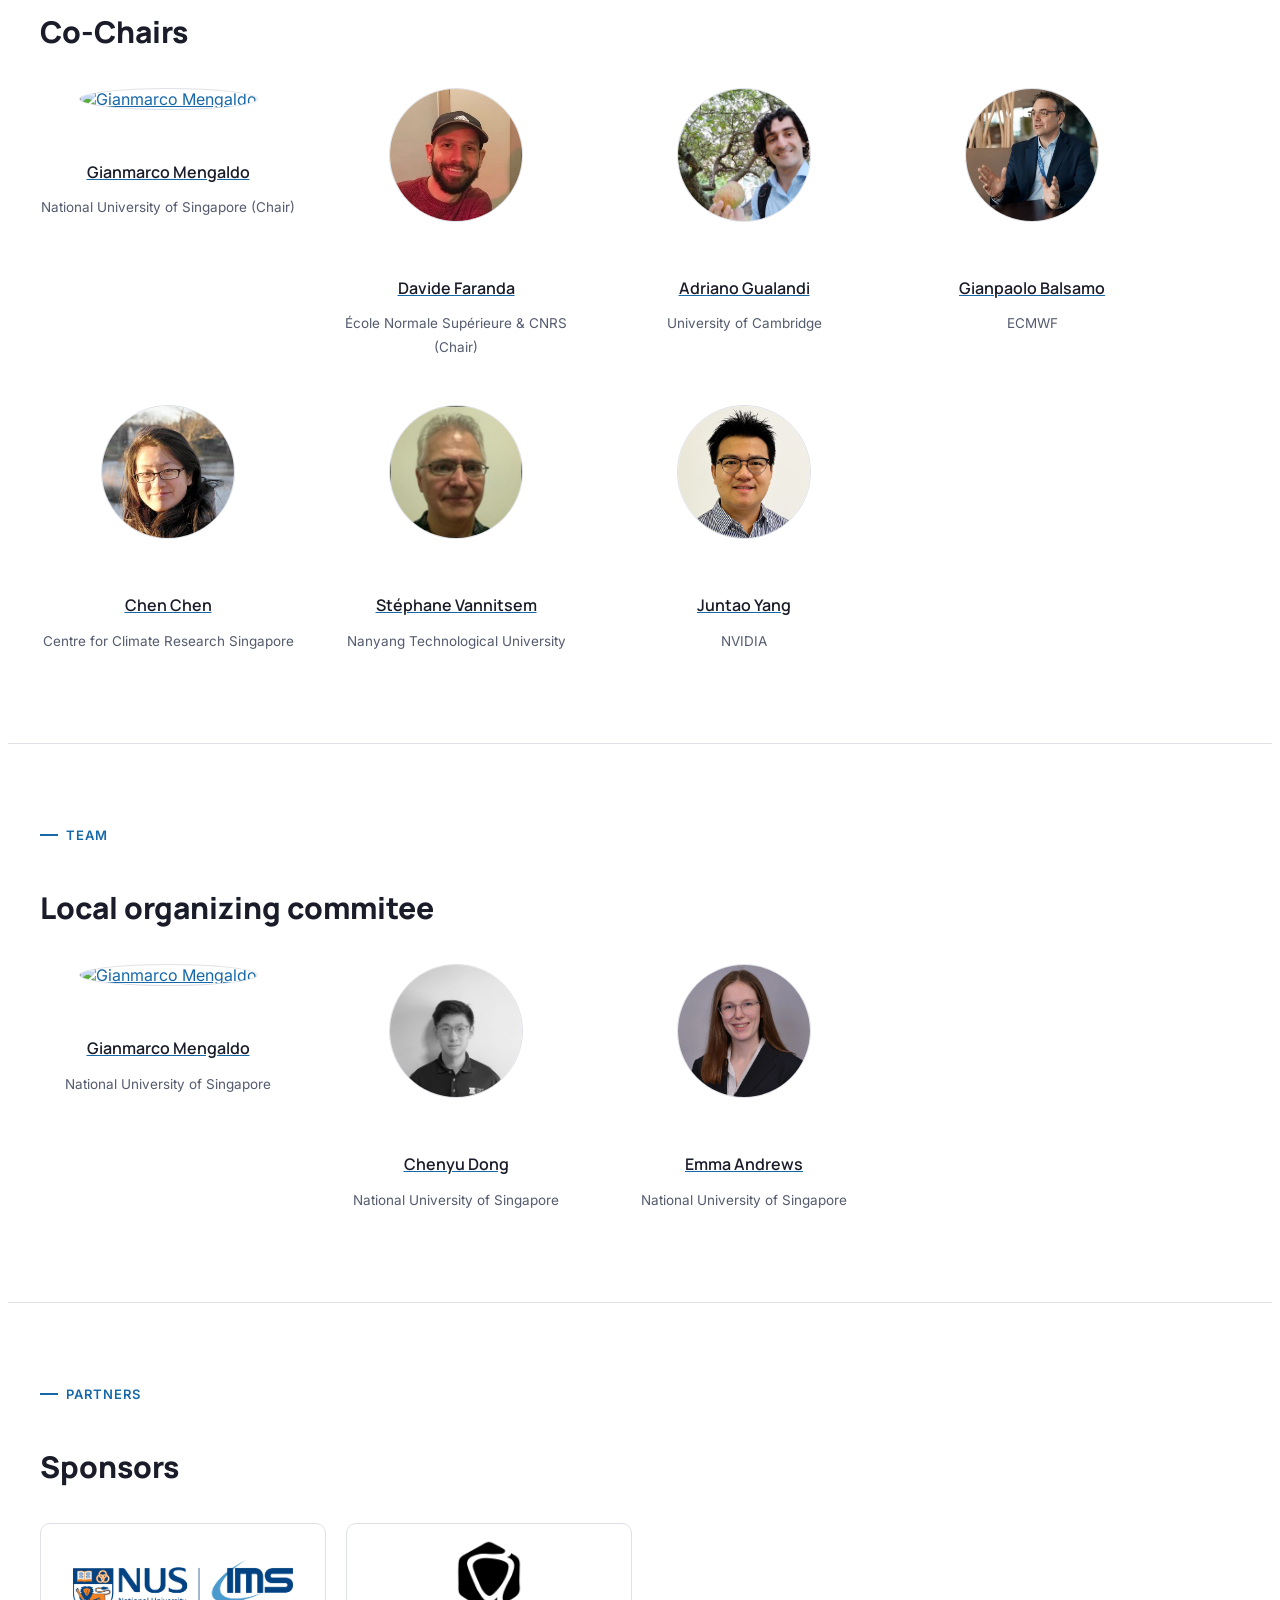
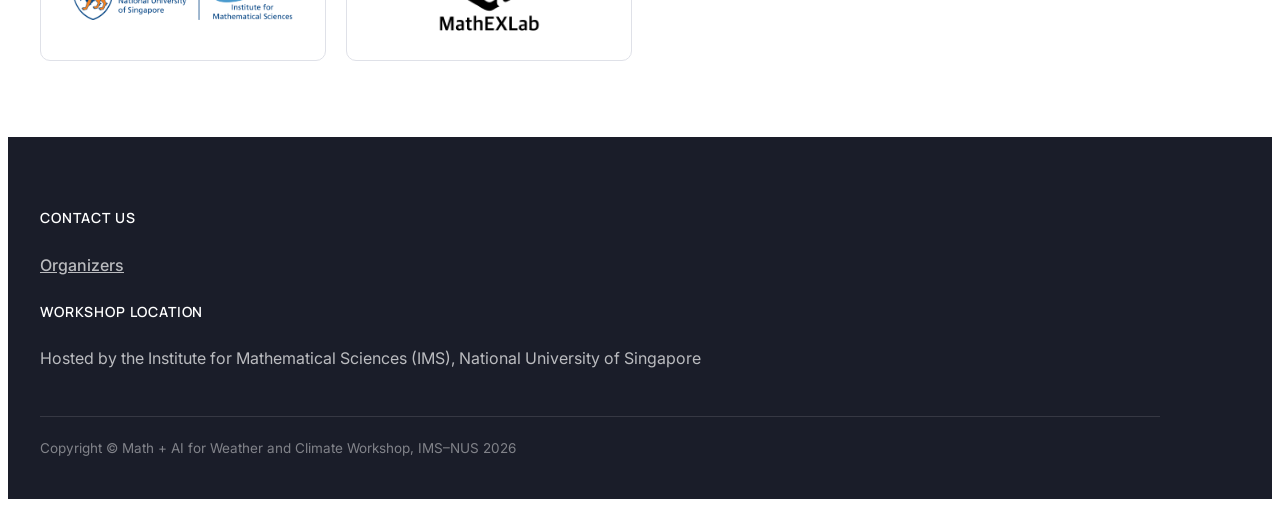
==== commit 0de29ff9: "adding titles to schedule" ====
--- a/index.html
+++ b/index.html
@@ -42,7 +42,7 @@
     <link rel="stylesheet" href="assets/css/style.css">
 
     <!--theme.css: this workshop's brand layer-->
-    <link rel="stylesheet" href="assets/css/theme.css?v=10">
+    <link rel="stylesheet" href="assets/css/theme.css?v=11">
 
     <link rel="stylesheet" href="https://cdnjs.cloudflare.com/ajax/libs/font-awesome/5.15.3/css/all.min.css">
 
@@ -342,7 +342,7 @@
             <div class="section-heading">
                 <span class="eyebrow">Program</span>
                 <h3>Draft Schedule</h3>
-                <p class="section-lede">Hover over a speaker's name for their talk title, or click through for the full abstract.</p>
+                <p class="section-lede">Click a speaker's name or talk title for the full abstract.</p>
             </div>
             <!-- <div class="content-col content-col-wide">
                 <div class="schedule-table-wrap">
@@ -824,8 +824,8 @@
     <script src="assets/js/custom.js"></script>
 
     <!-- Programme: data + renderer (schedule cards, title popovers) -->
-    <script src="assets/data/program.js?v=6"></script>
-    <script src="assets/js/program.js?v=6"></script>
+    <script src="assets/data/program.js?v=7"></script>
+    <script src="assets/js/program.js?v=7"></script>
 
     <script>
         document.addEventListener("DOMContentLoaded", function() {
--- a/assets/css/theme.css
+++ b/assets/css/theme.css
@@ -1563,3 +1563,36 @@
 .session-speaker-plain {
     font-weight: 700;
 }
+
+/* Affiliation and talk title under the speaker name on the day cards */
+.session-affil-line {
+    display: -webkit-box;
+    -webkit-line-clamp: 2;
+    -webkit-box-orient: vertical;
+    overflow: hidden;
+    margin-top: 2px;
+    font-size: 11.5px;
+    font-weight: 500;
+    line-height: 1.35;
+    color: var(--ink-soft);
+}
+
+.session-row .session-talk-title {
+    display: block;
+    margin-top: 4px;
+    font-size: 12.5px;
+    font-weight: 500;
+    font-style: italic;
+    line-height: 1.4;
+    color: var(--ink);
+    text-decoration: none;
+}
+
+.session-row .session-talk-title:hover {
+    color: var(--accent);
+    text-decoration: underline;
+}
+
+.session-row .session-talk-title.is-tbc {
+    color: var(--ink-soft);
+}
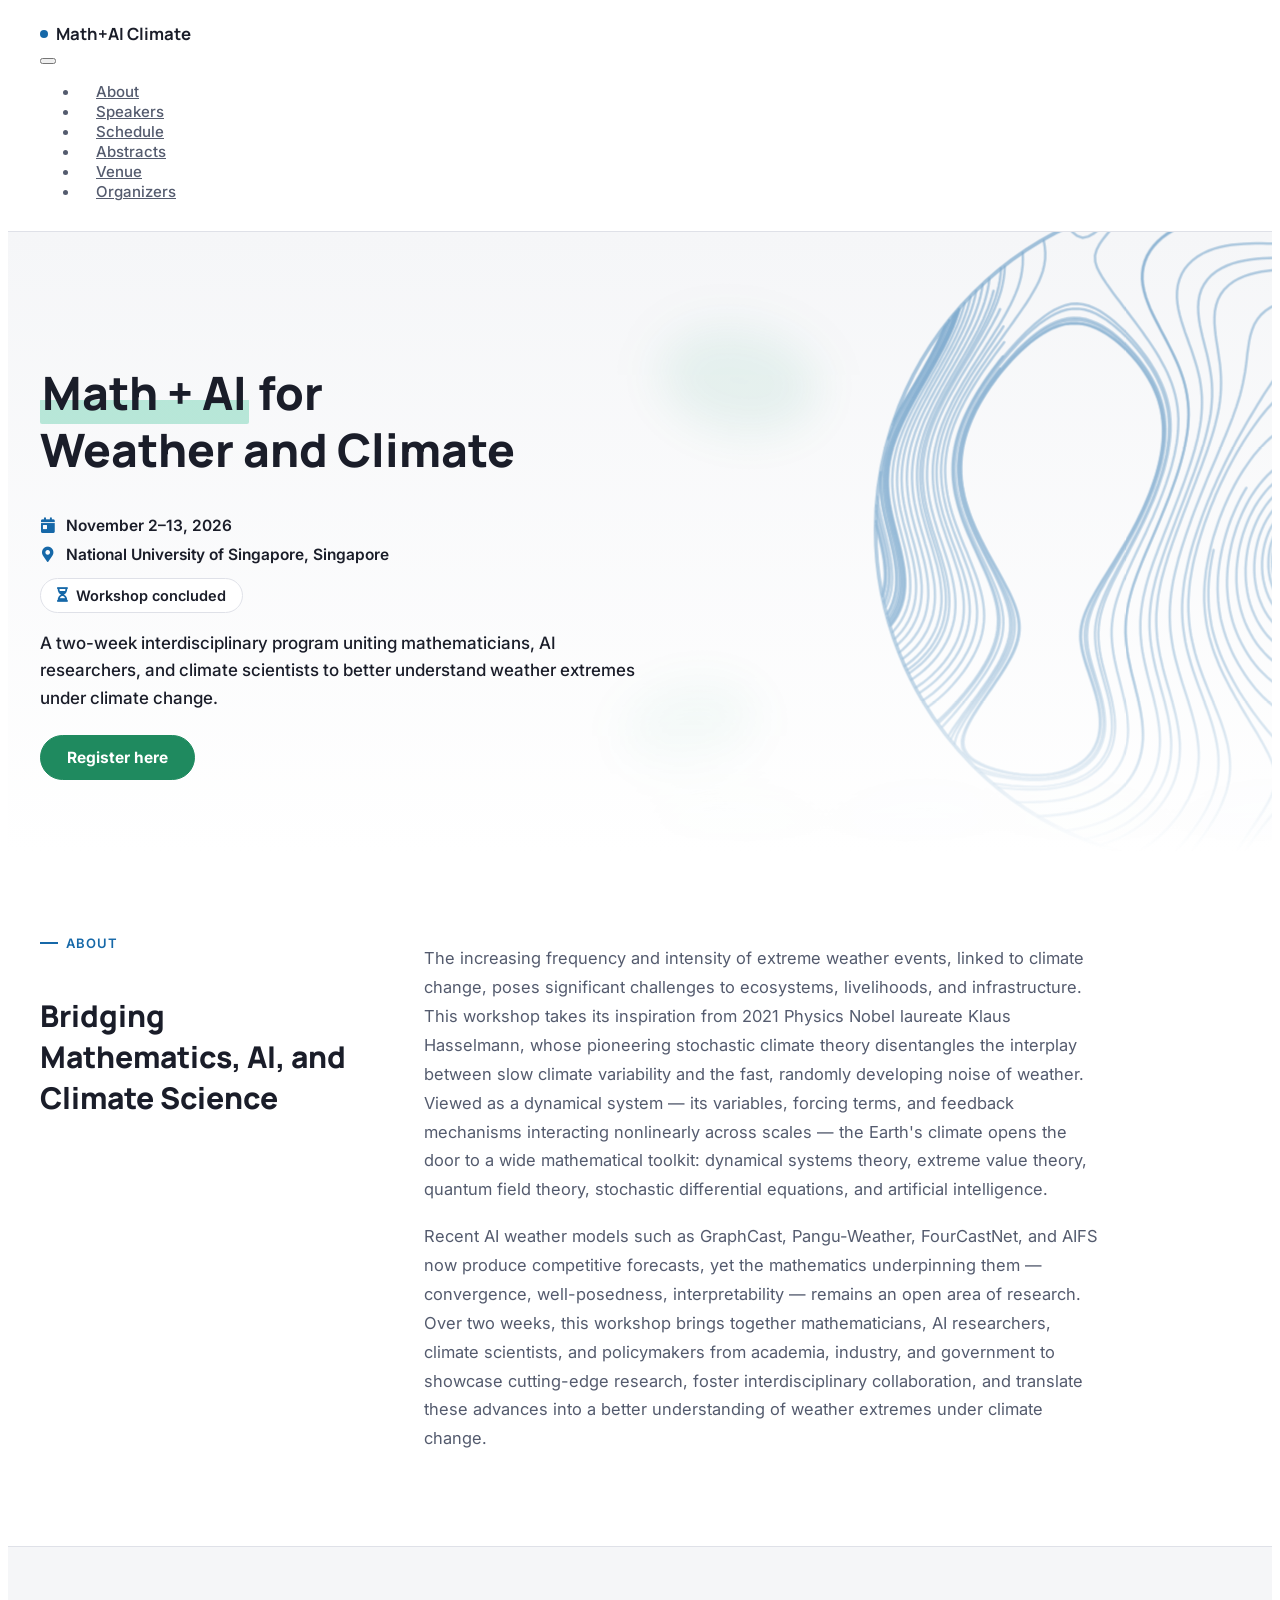
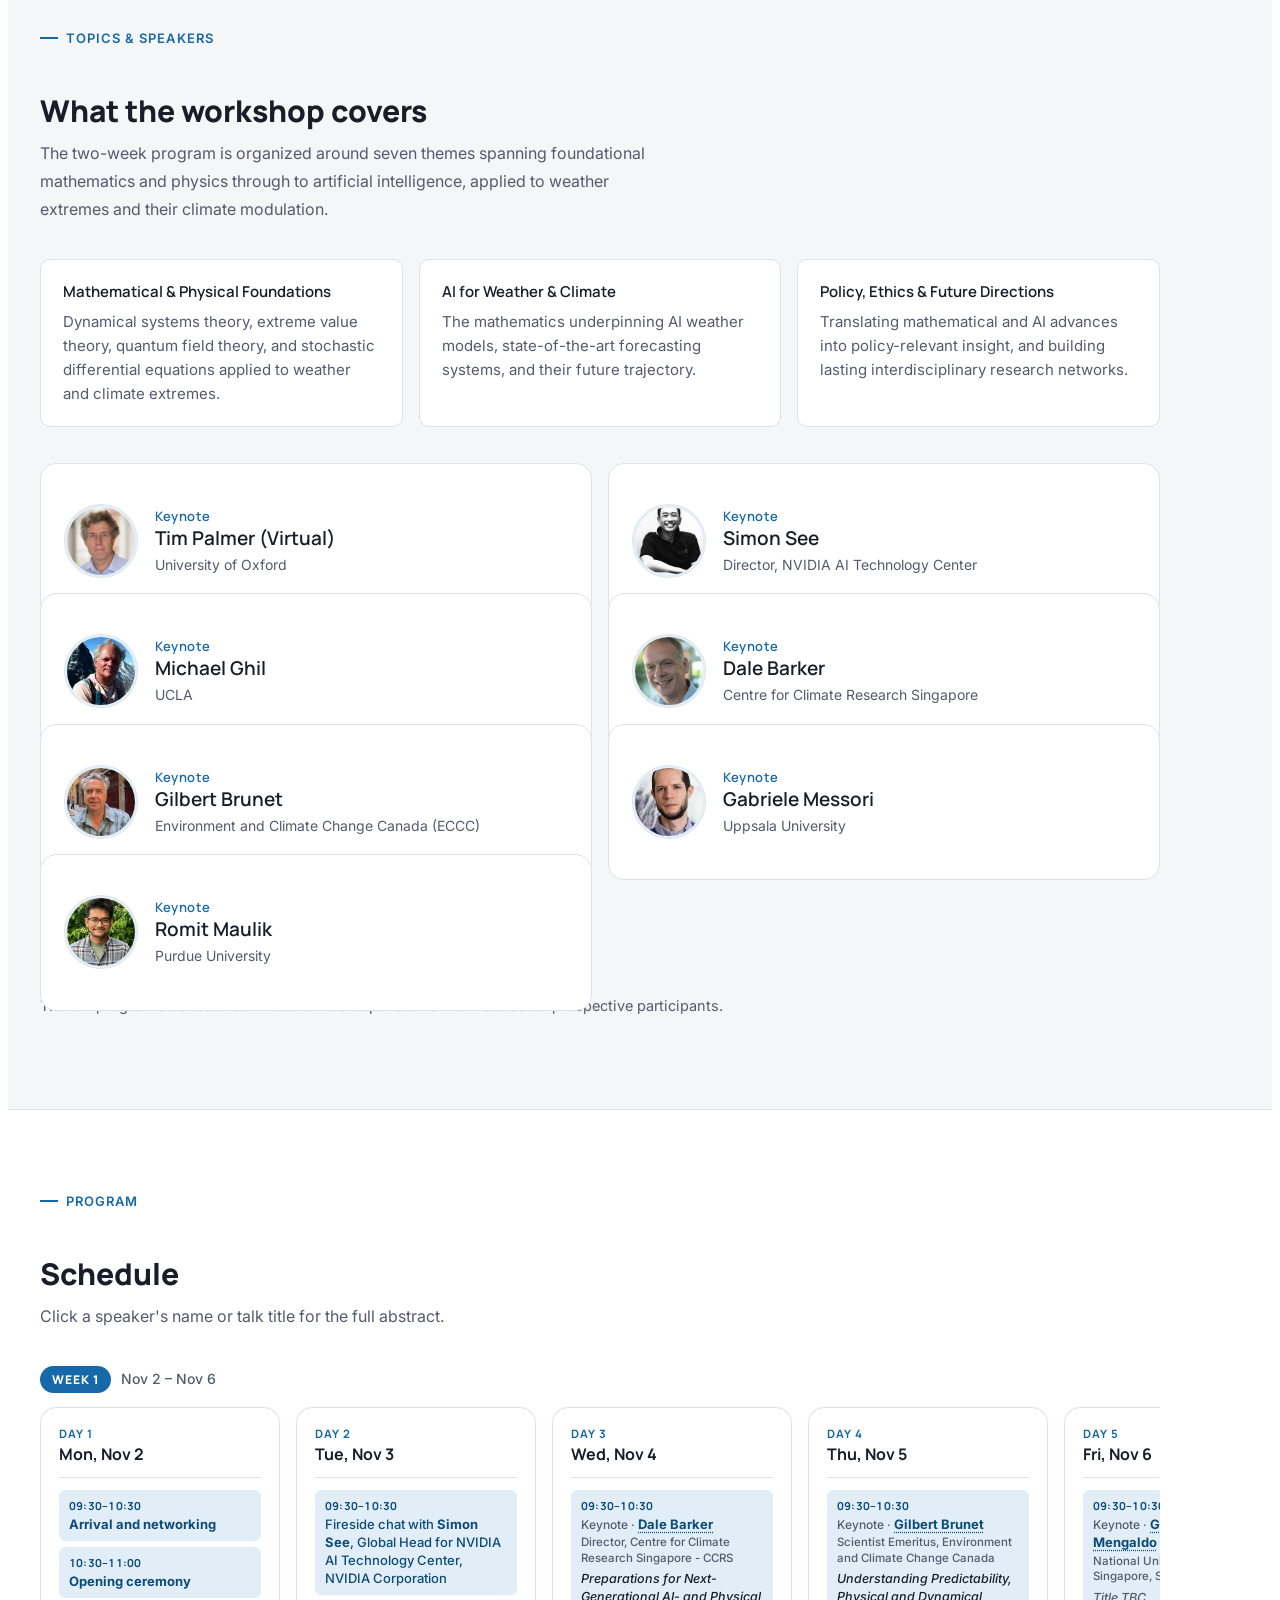
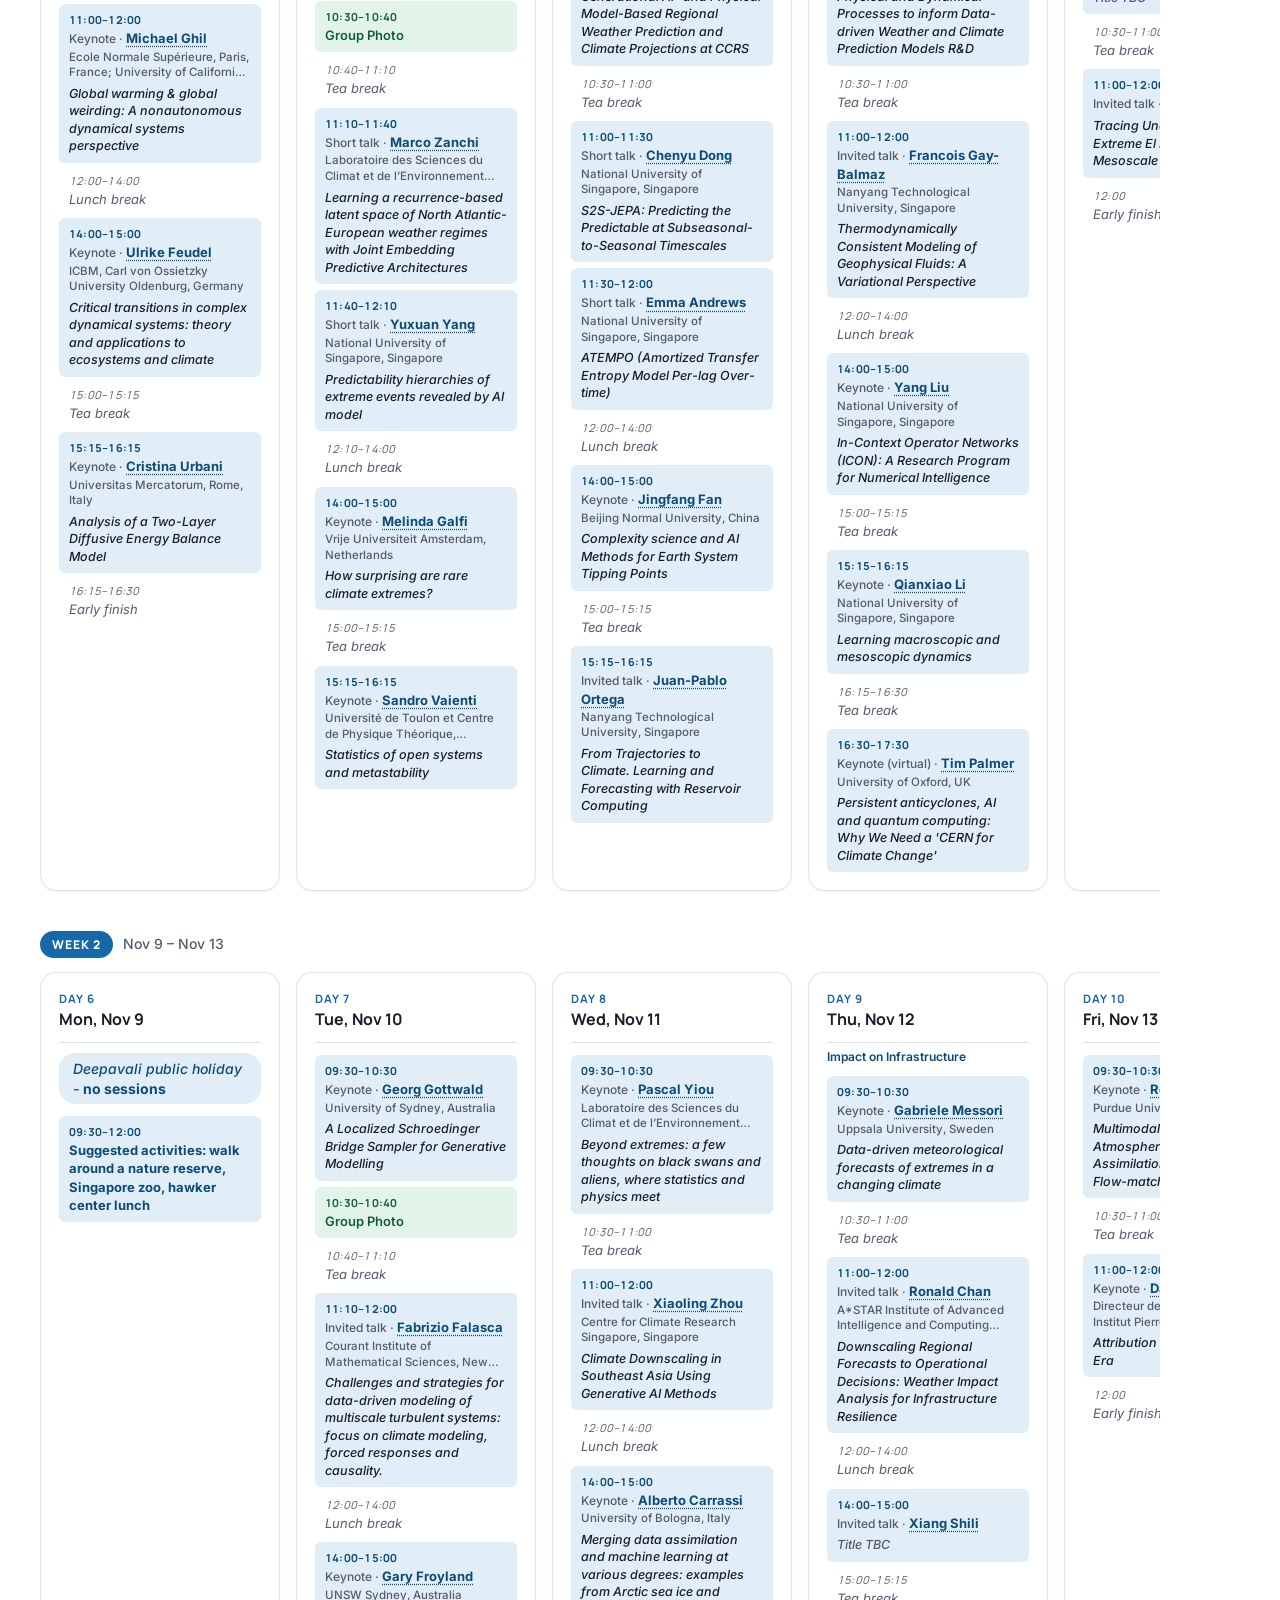
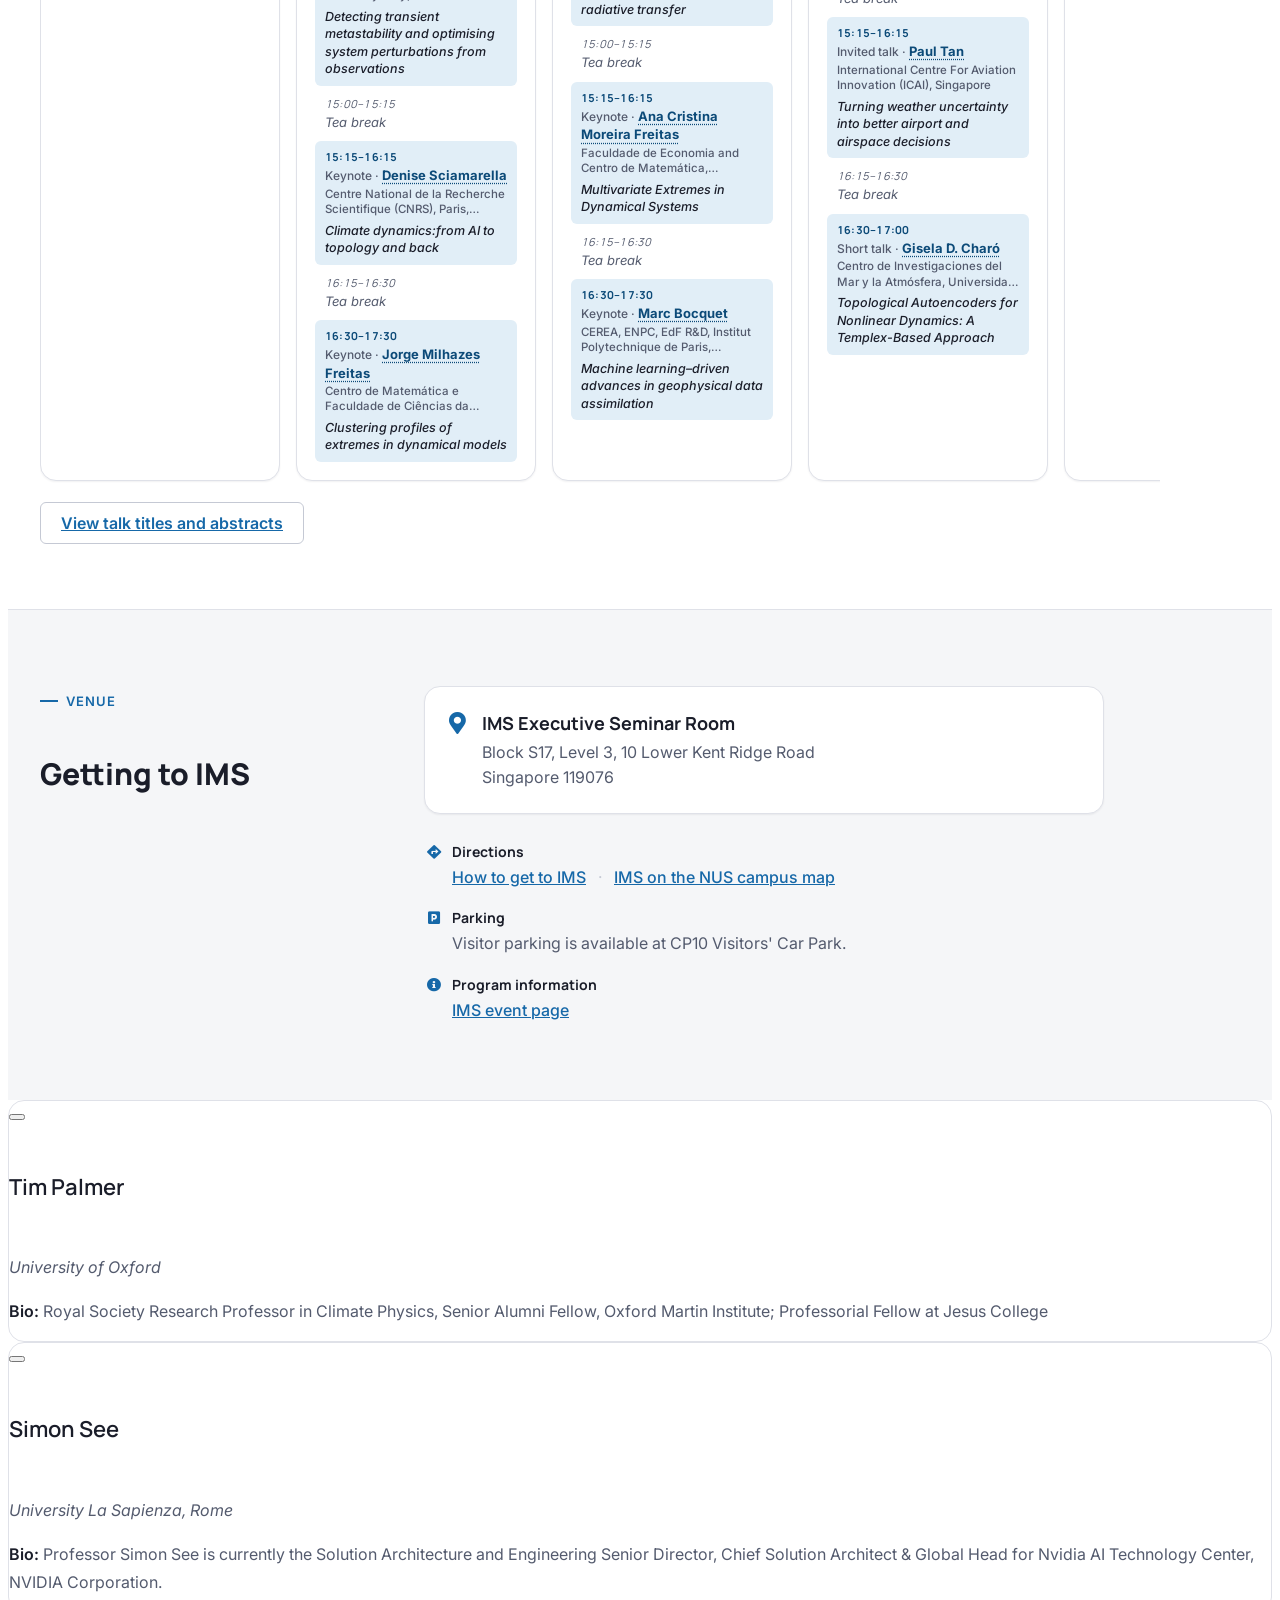
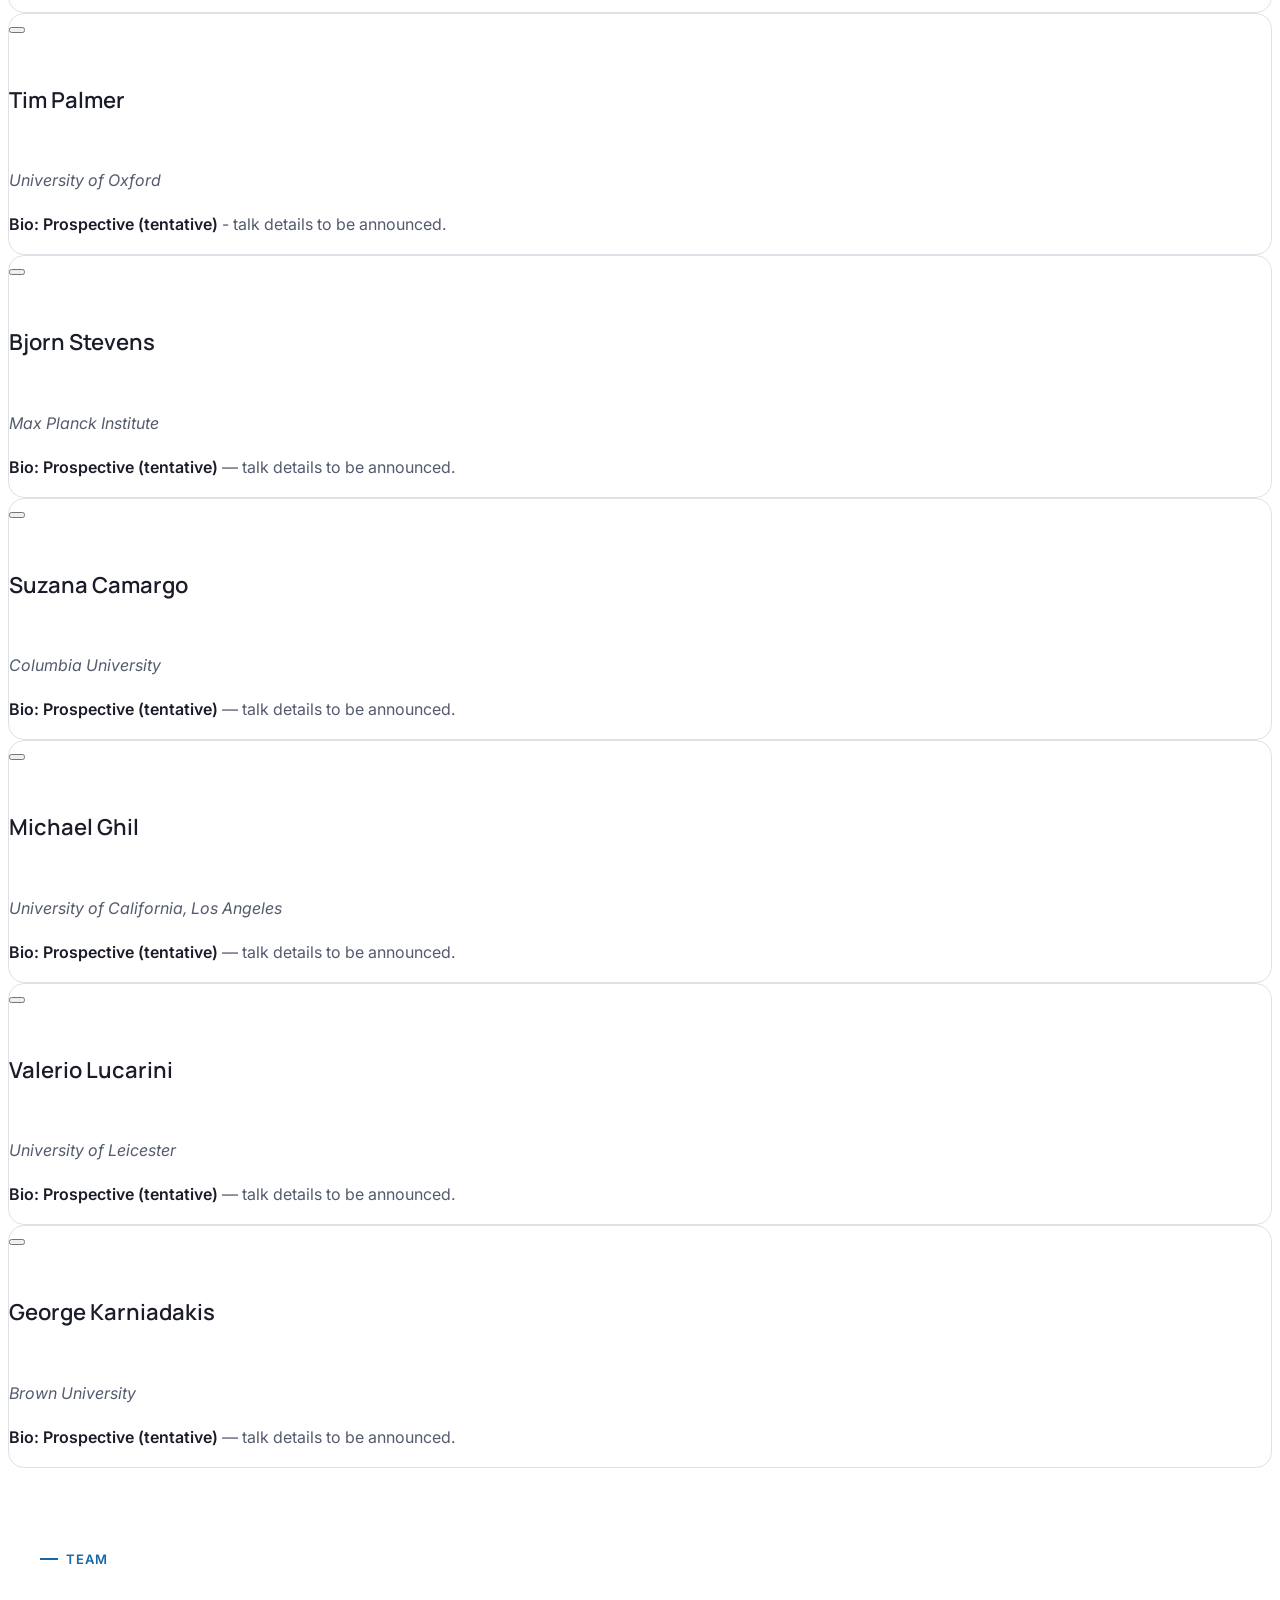
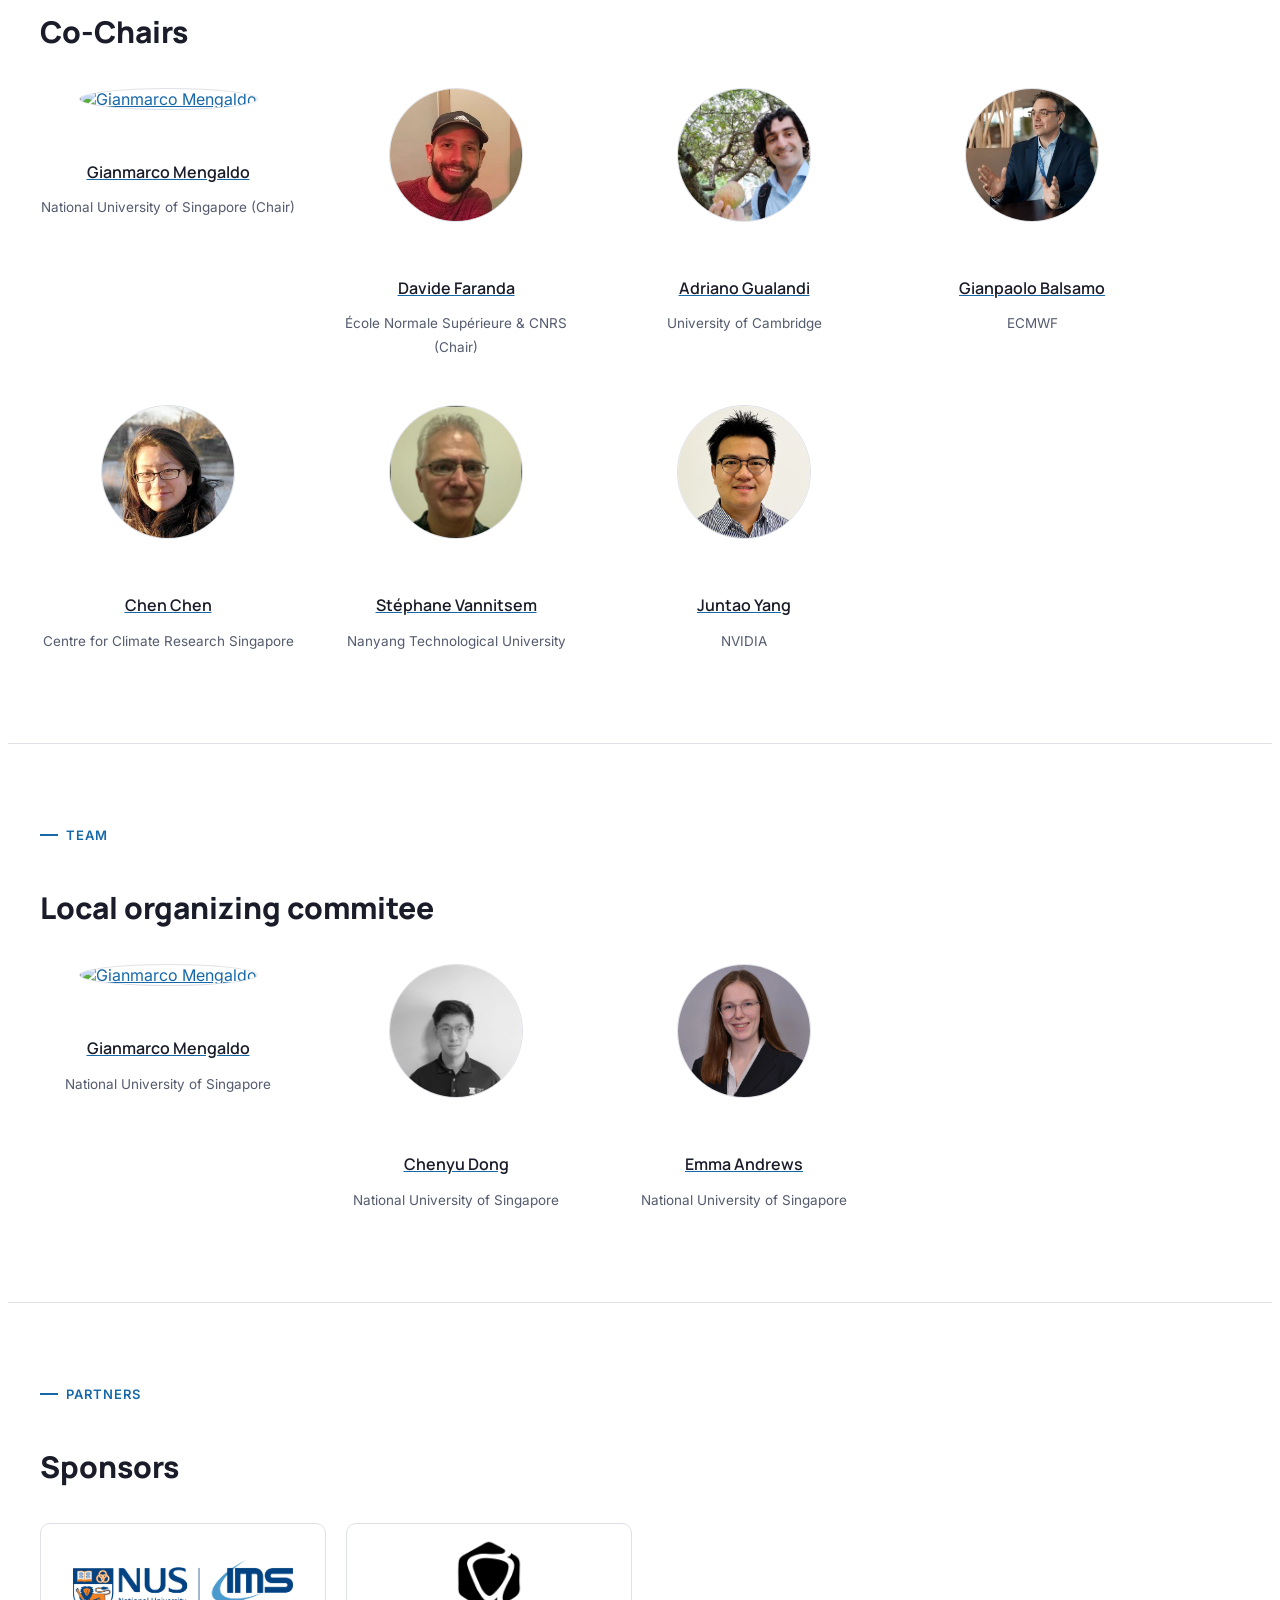
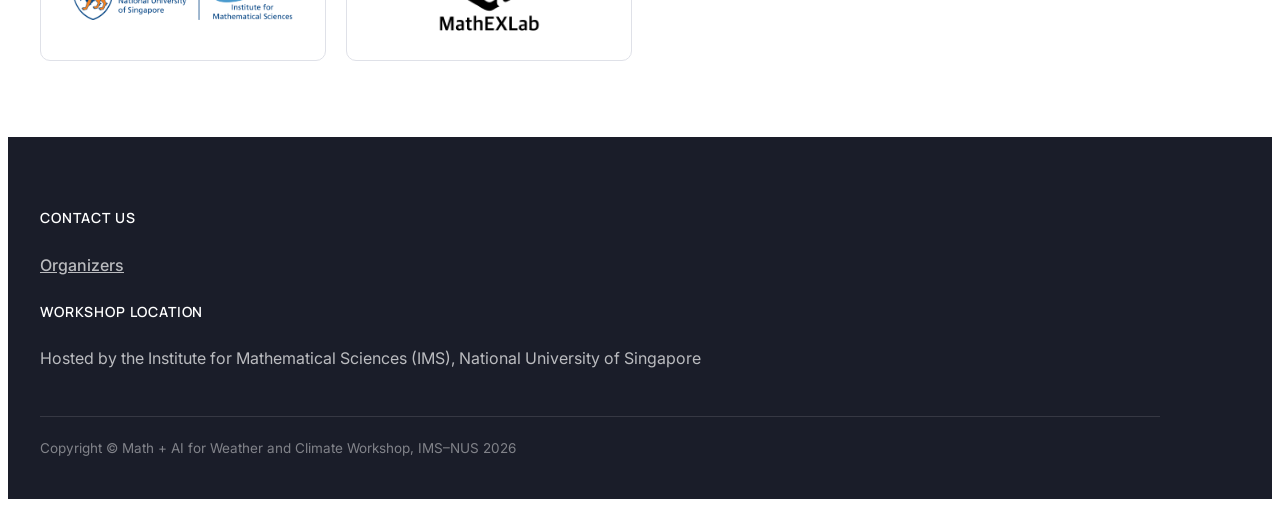
==== commit 363fcdfe: "no longer draft" ====
--- a/index.html
+++ b/index.html
@@ -341,7 +341,7 @@
         <div class="container">
             <div class="section-heading">
                 <span class="eyebrow">Program</span>
-                <h3>Draft Schedule</h3>
+                <h3>Schedule</h3>
                 <p class="section-lede">Click a speaker's name or talk title for the full abstract.</p>
             </div>
             <!-- <div class="content-col content-col-wide">
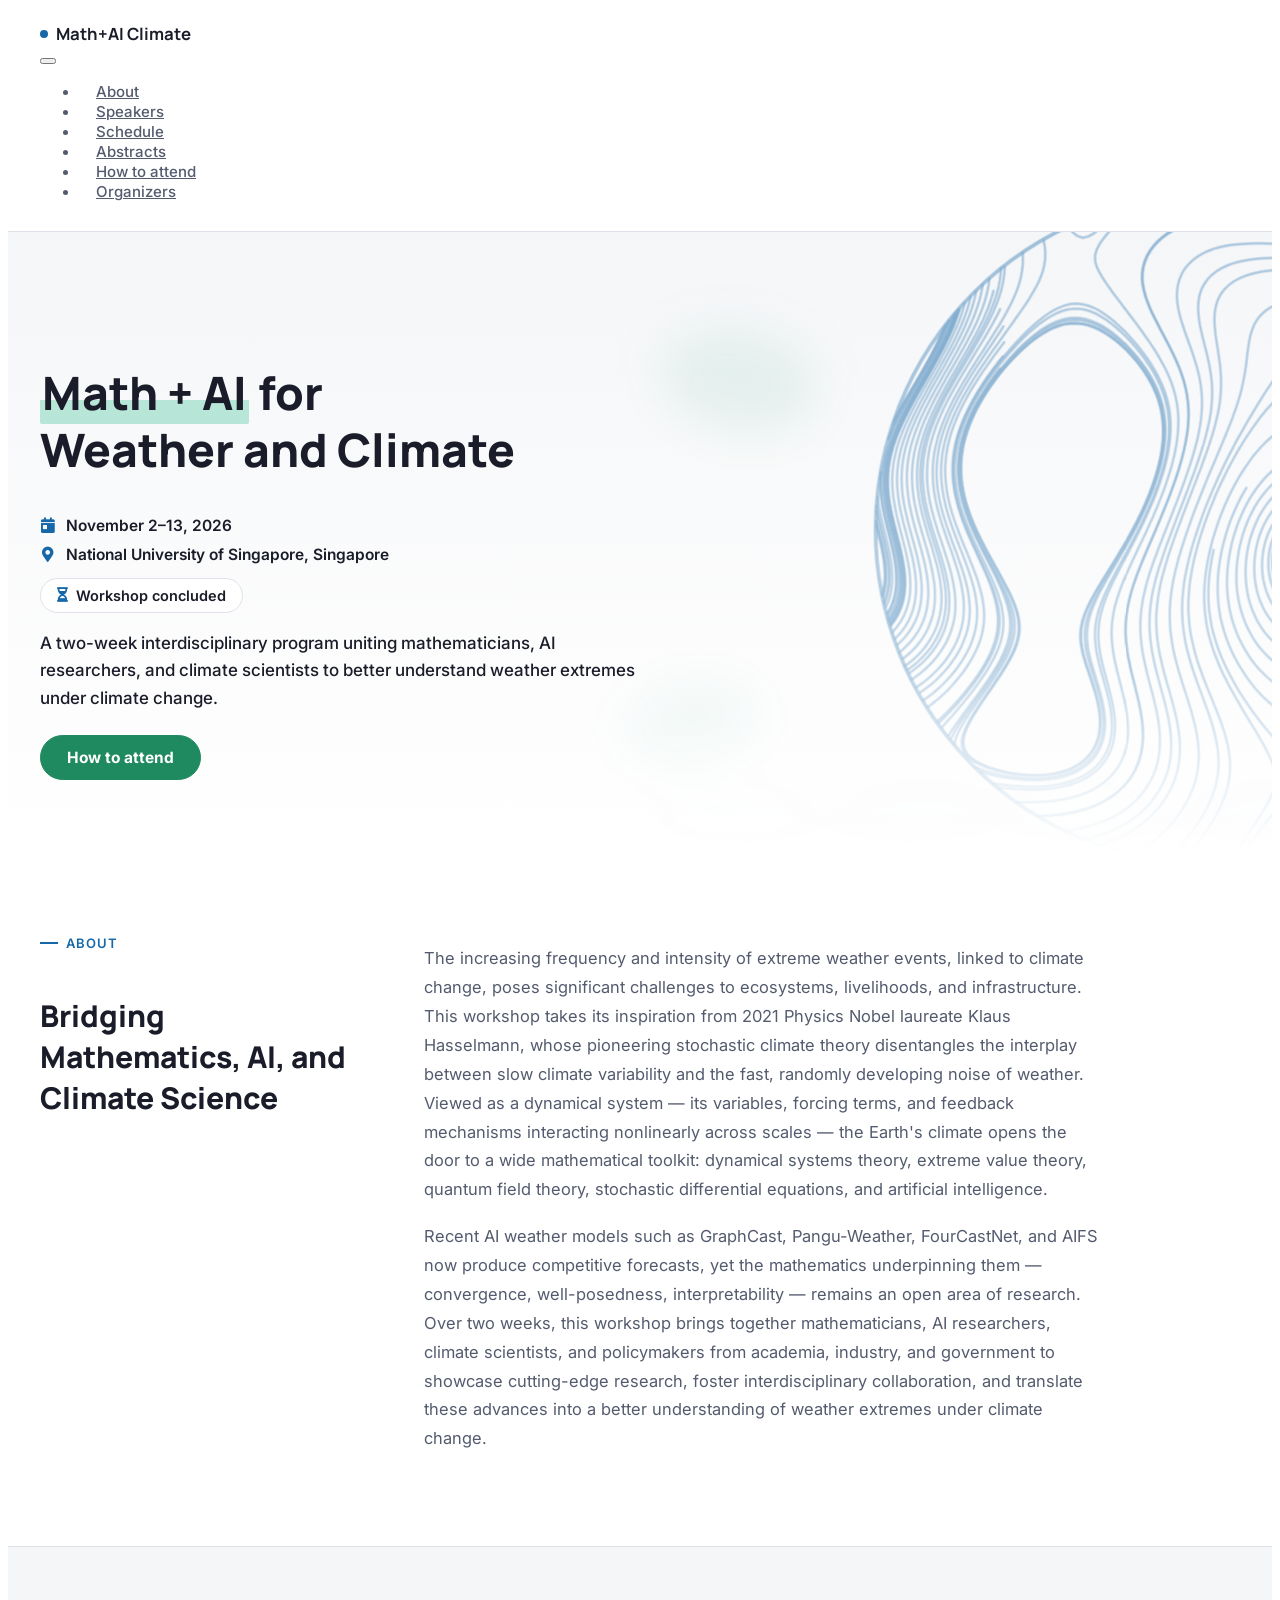
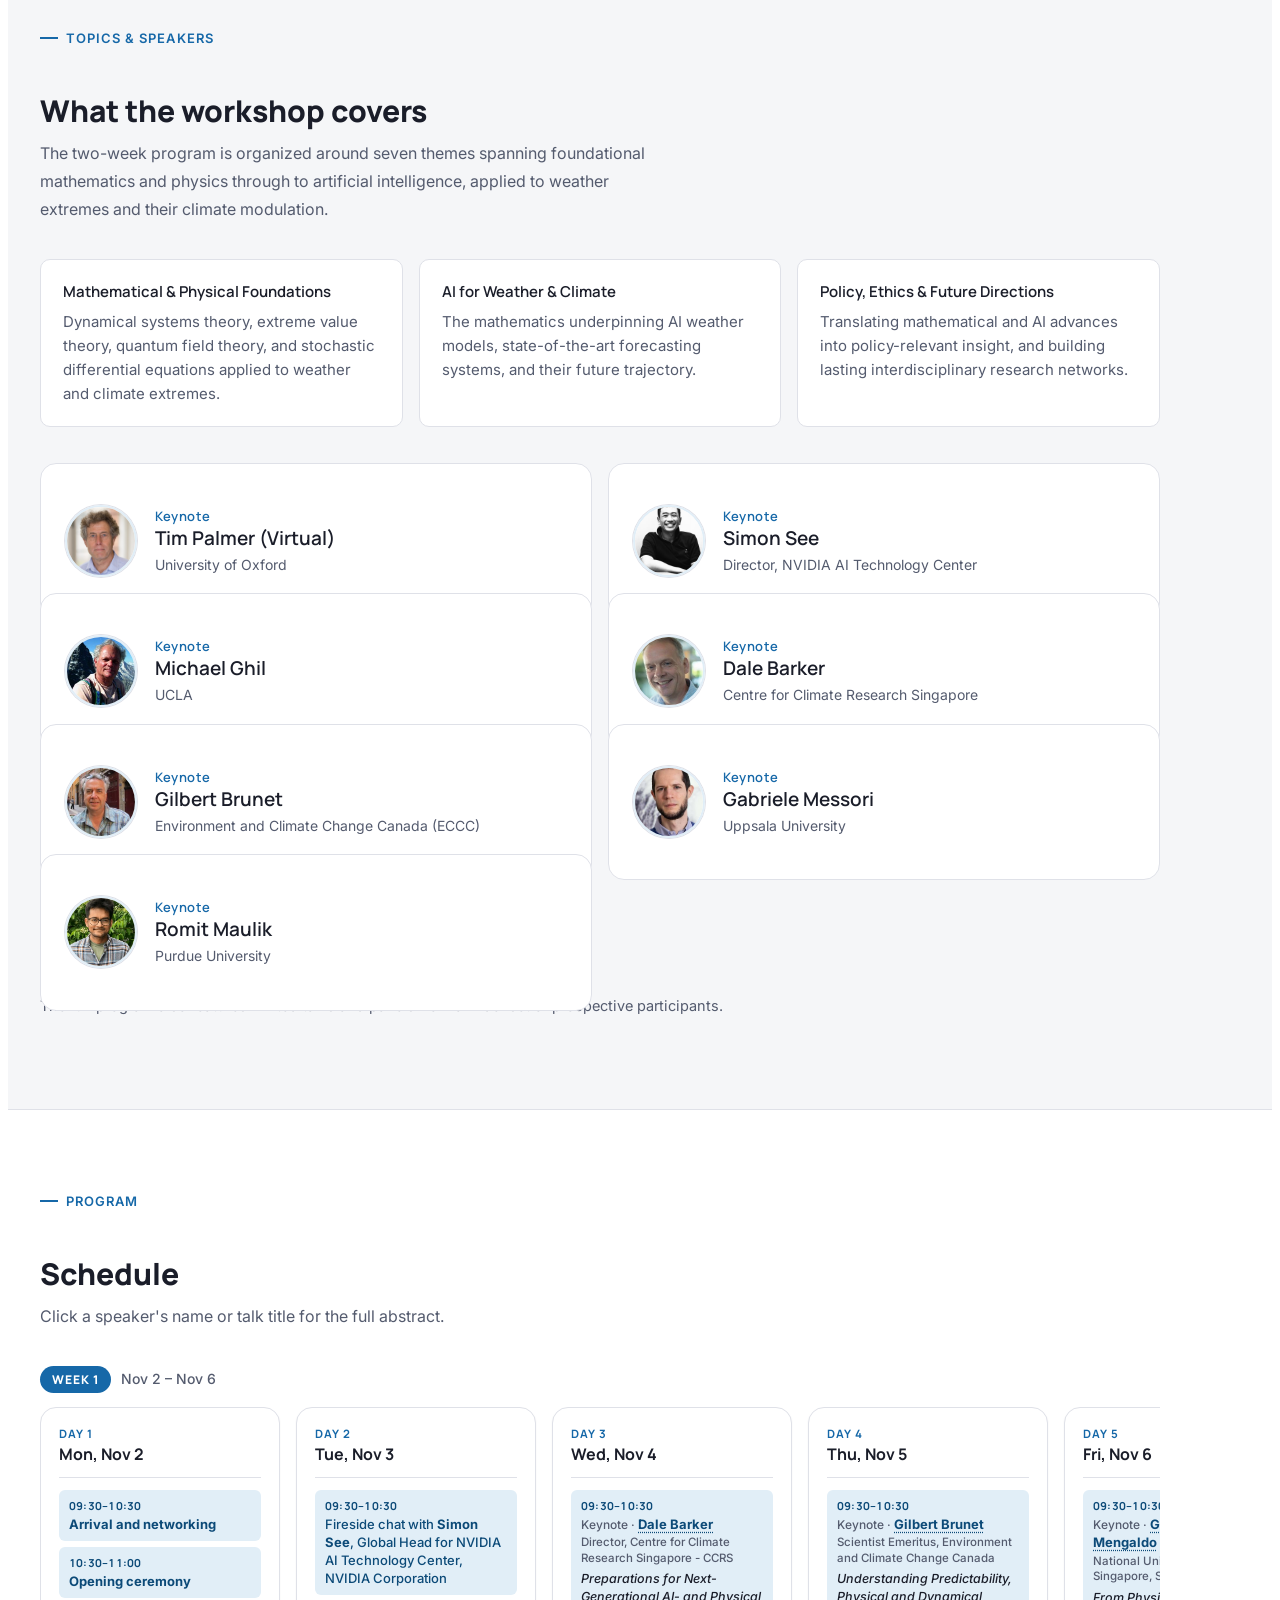
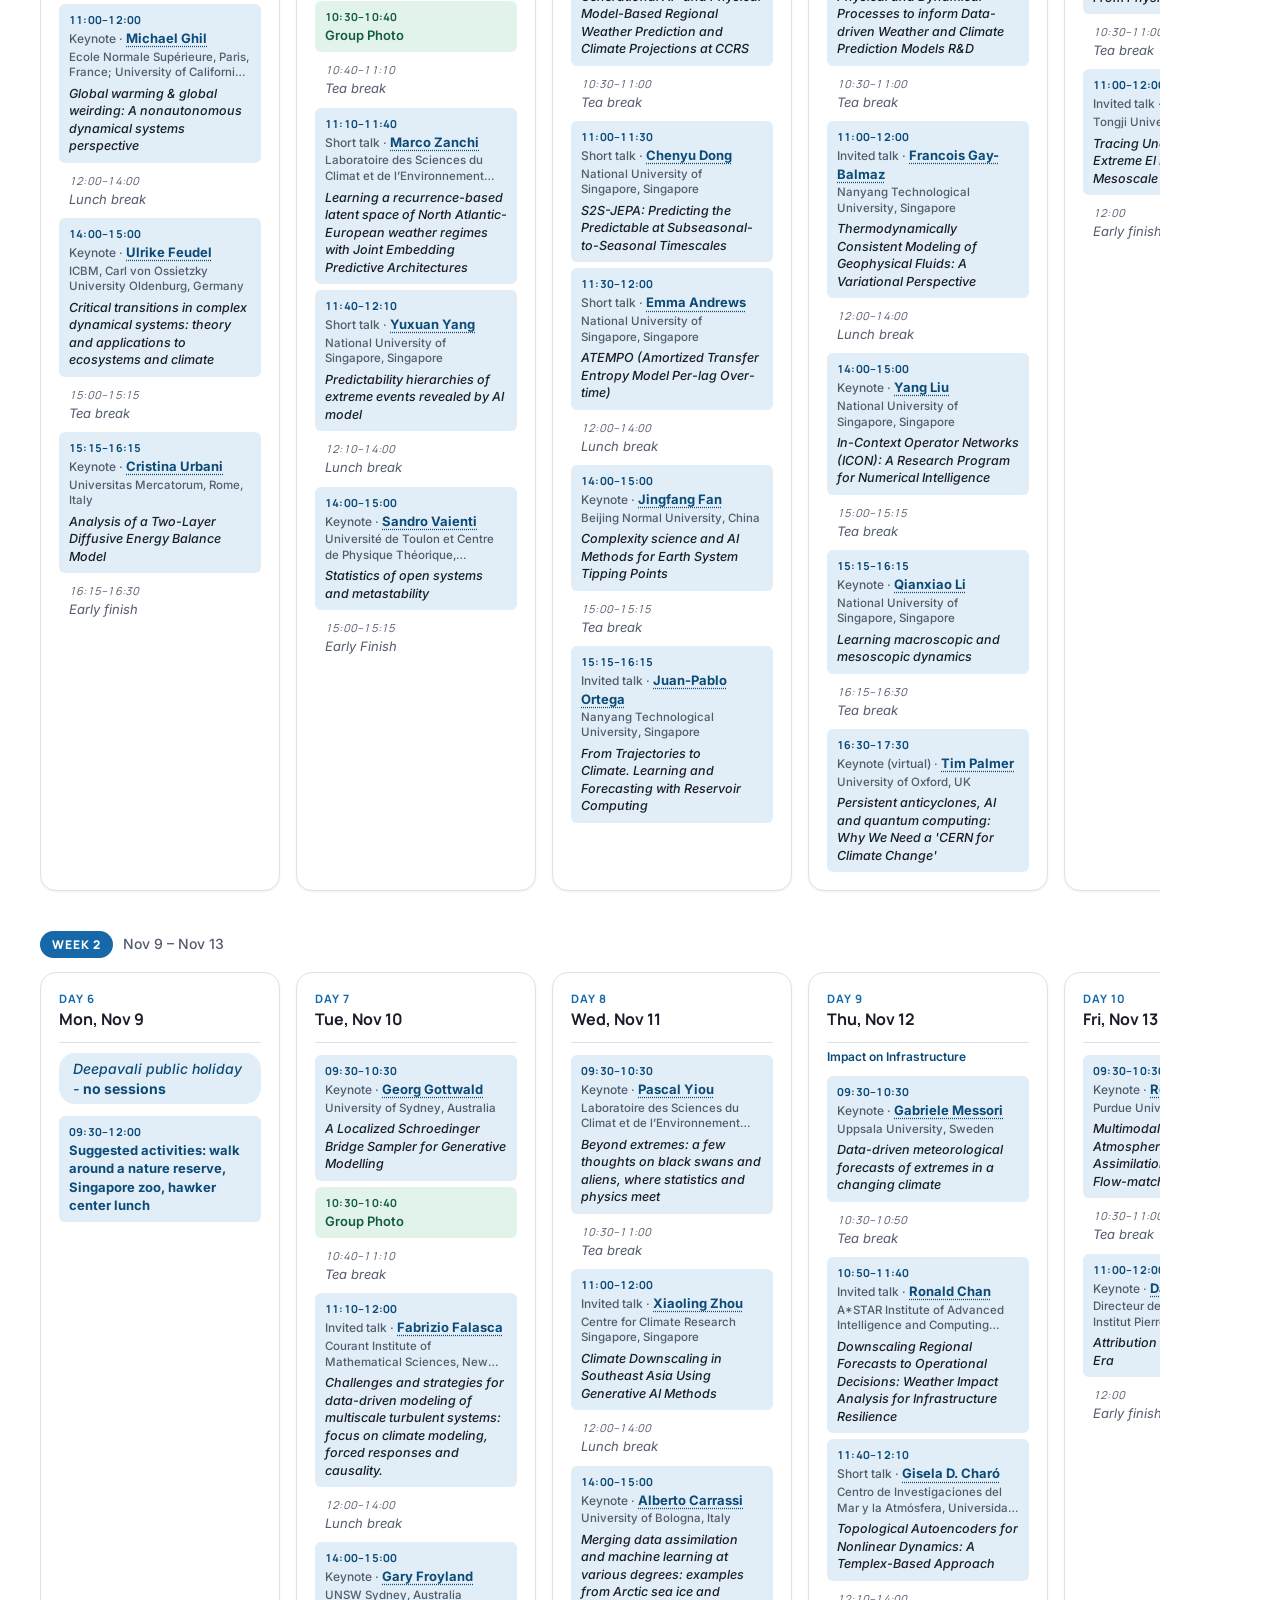
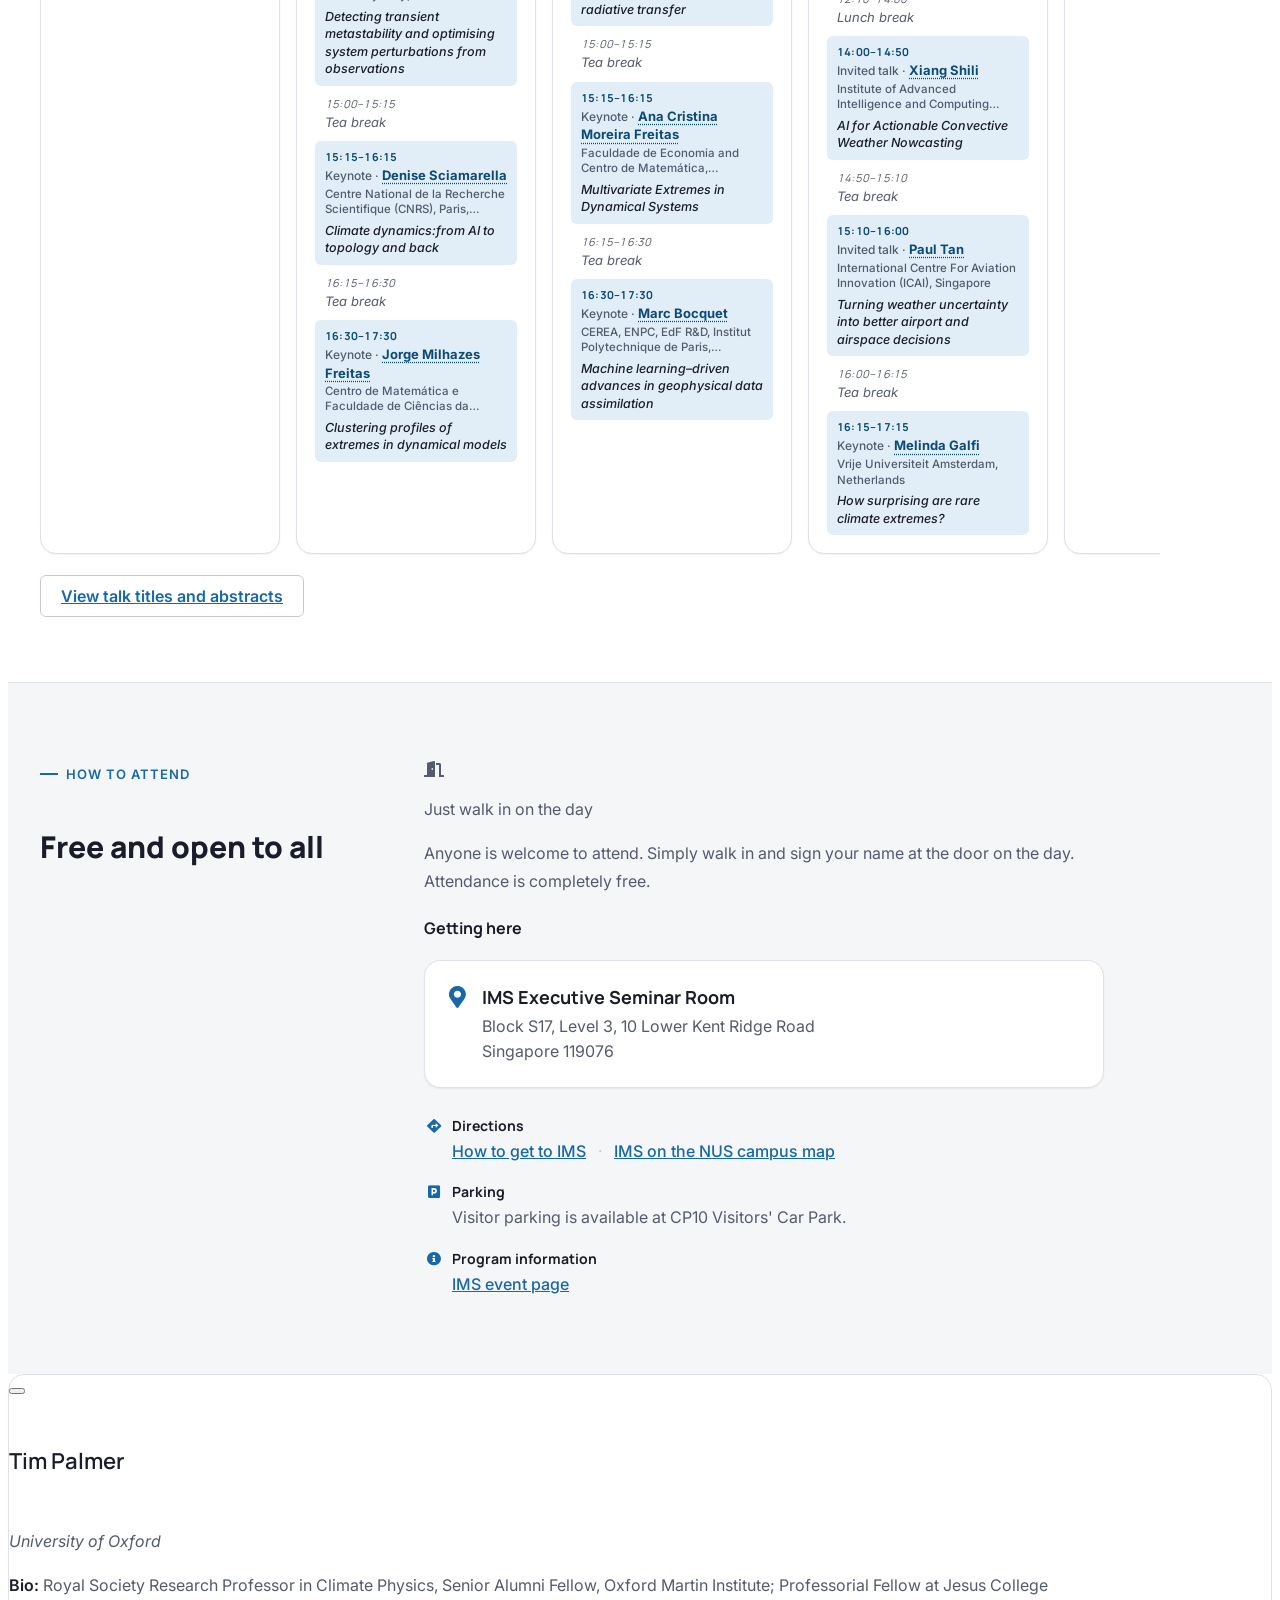
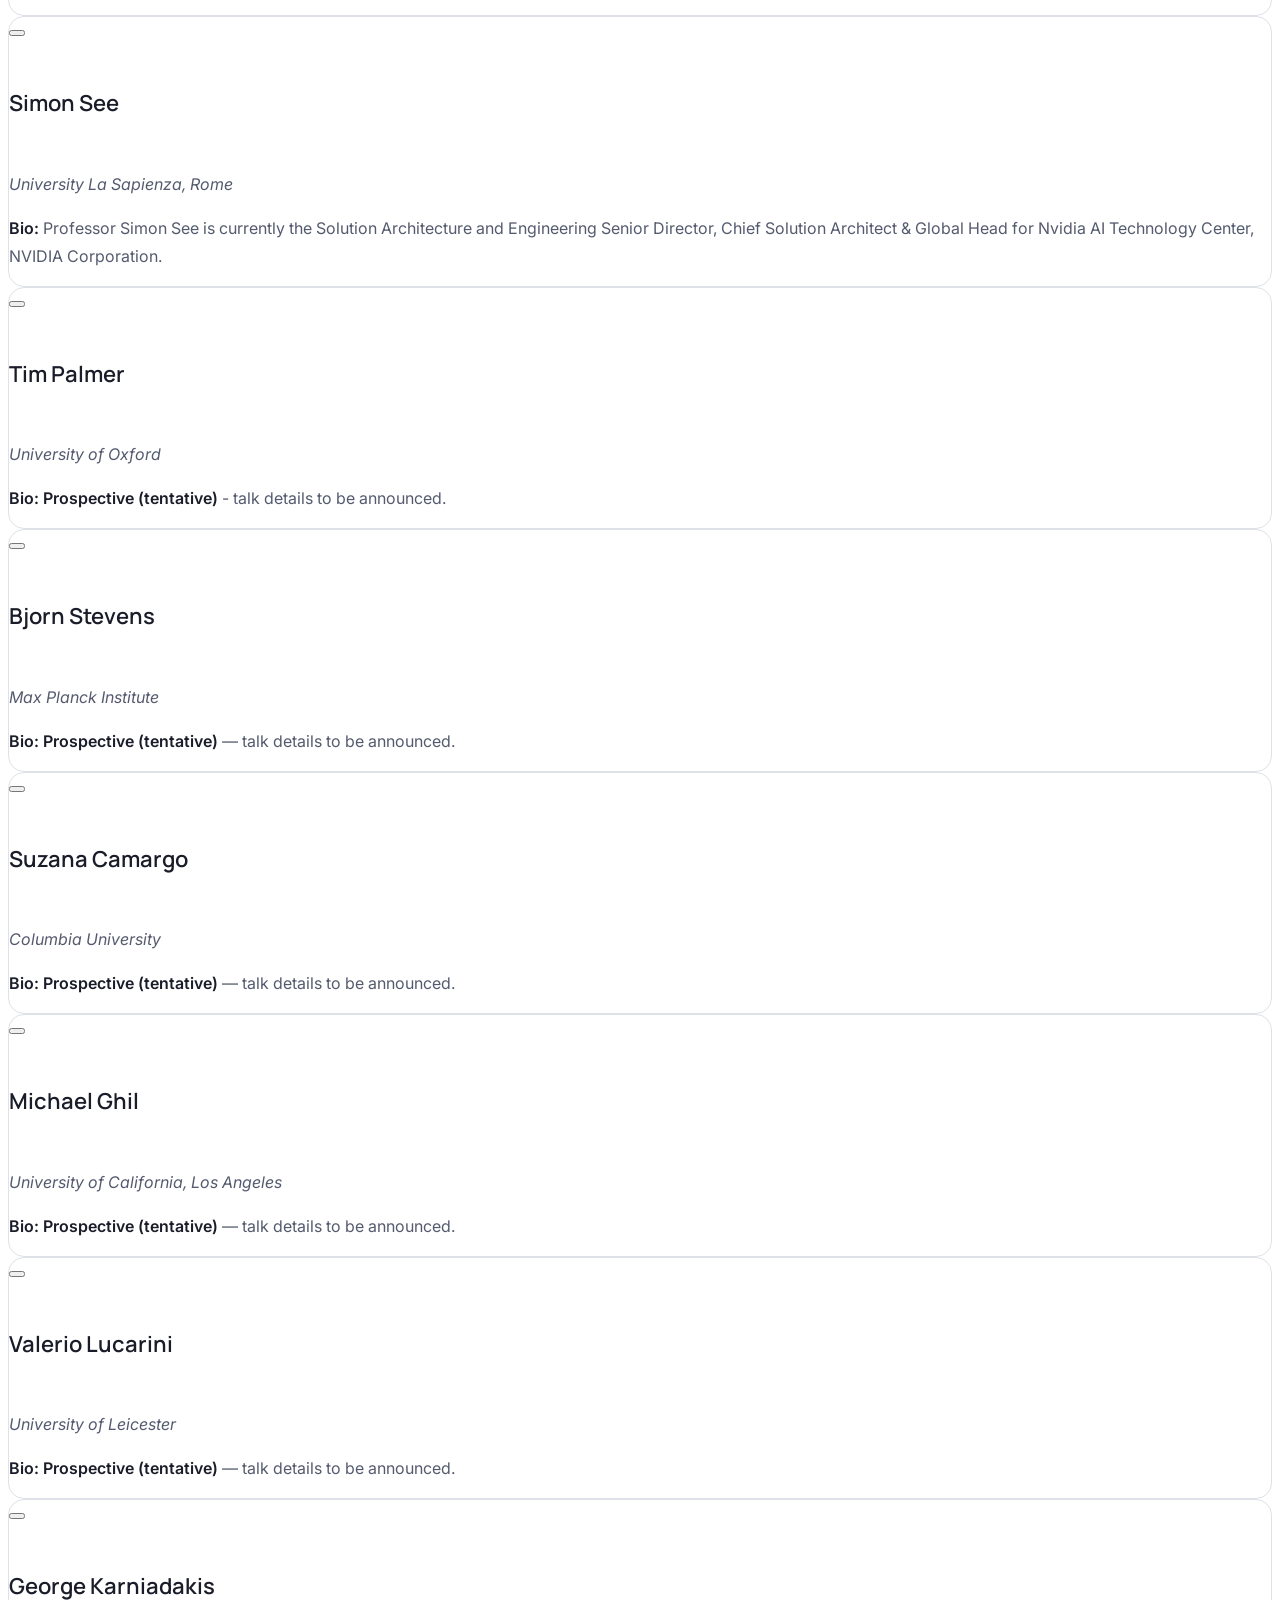
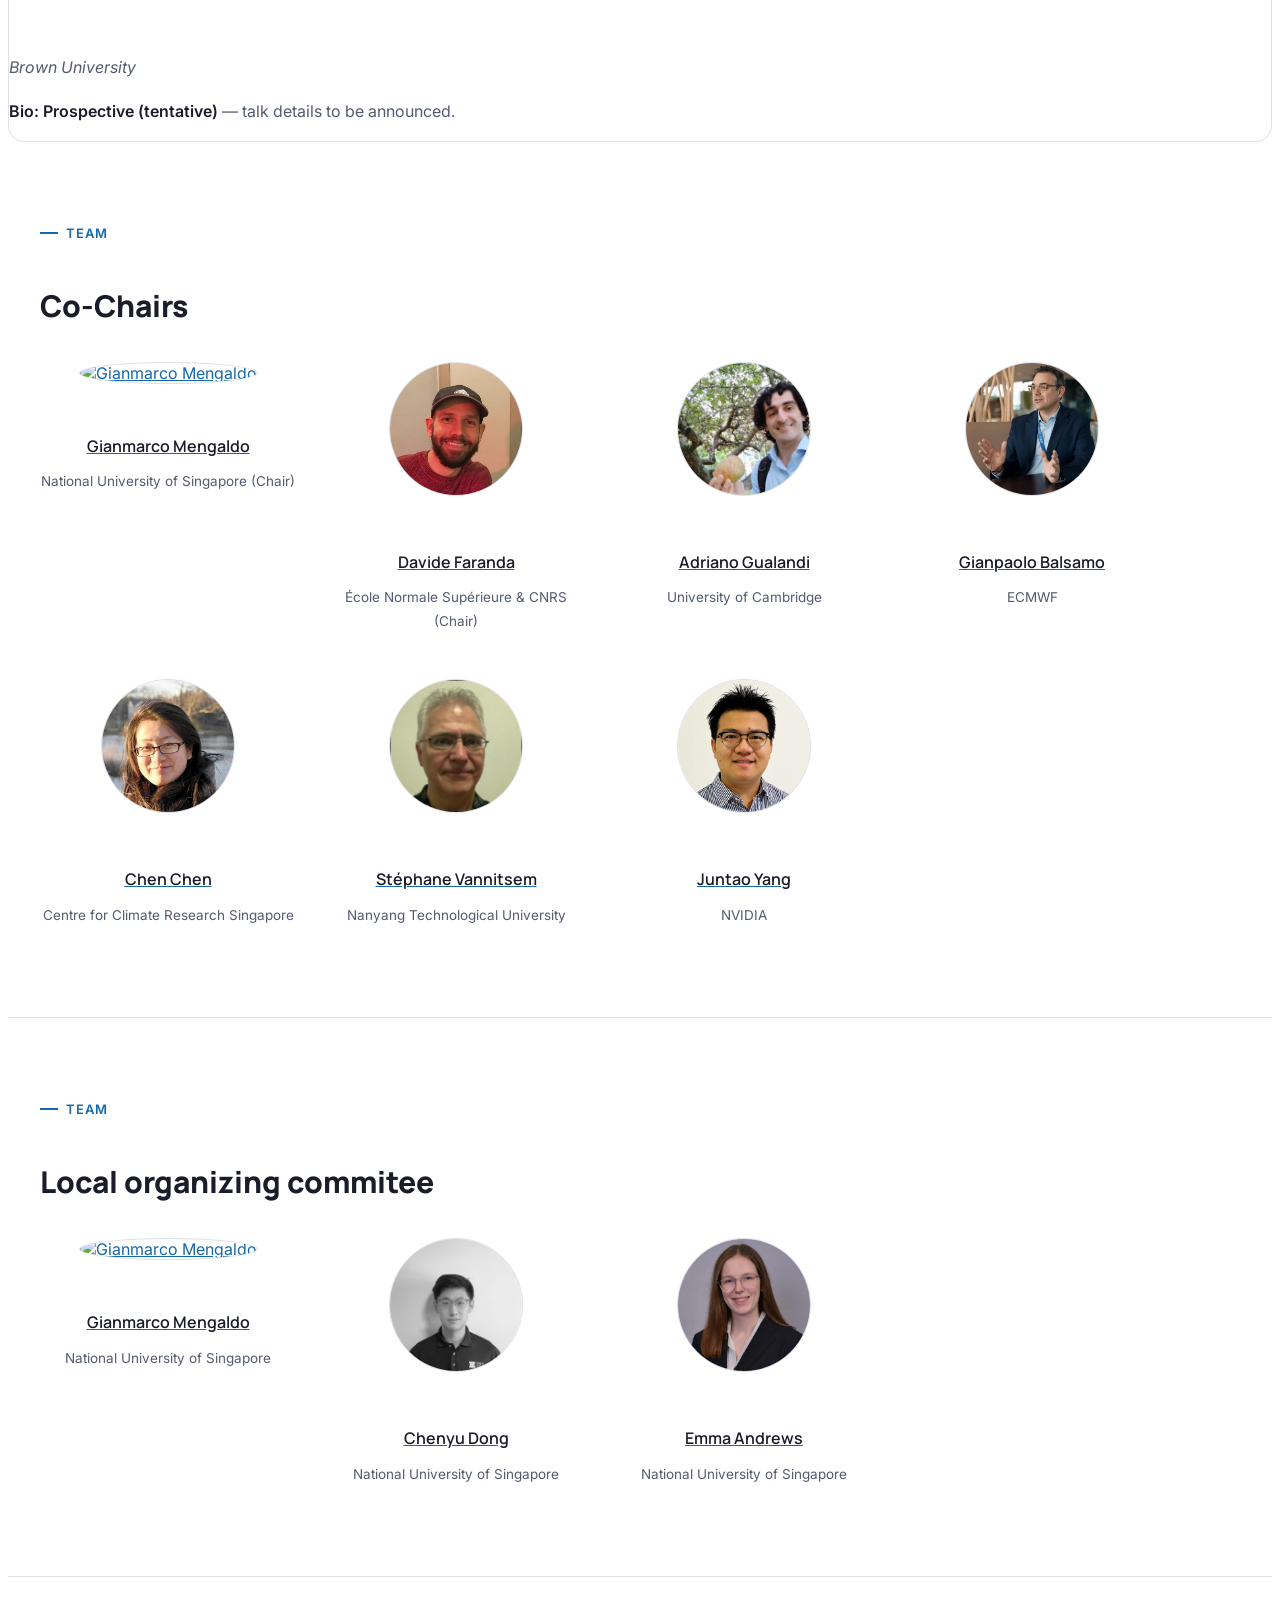
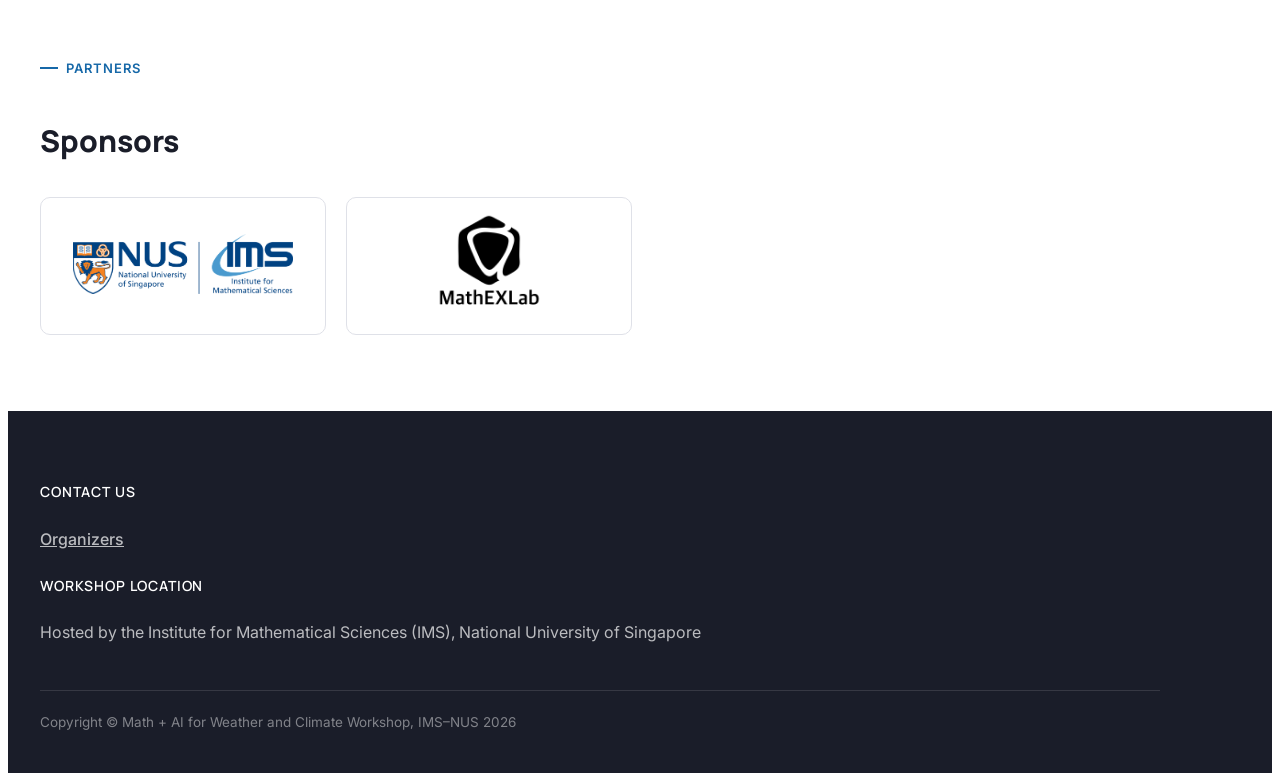
==== commit 1b9eff81: "joining instructions" ====
--- a/index.html
+++ b/index.html
@@ -42,7 +42,7 @@
     <link rel="stylesheet" href="assets/css/style.css">
 
     <!--theme.css: this workshop's brand layer-->
-    <link rel="stylesheet" href="assets/css/theme.css?v=11">
+    <link rel="stylesheet" href="assets/css/theme.css?v=12">
 
     <link rel="stylesheet" href="https://cdnjs.cloudflare.com/ajax/libs/font-awesome/5.15.3/css/all.min.css">
 
@@ -89,7 +89,7 @@
                     <a class="nav-link" href="schedule.html">Abstracts</a>
                   </li>
                   <li class="nav-item">
-                    <a class="nav-link" href="#venue">Venue</a>
+                    <a class="nav-link" href="#attend">How to attend</a>
                   </li>
                   <li class="nav-item">
                     <a class="nav-link" href="#organizers">Organizers</a>
@@ -220,7 +220,7 @@
                         <span class="hero-pill" id="hero-countdown-pill" data-event-start="2026-11-02T01:00:00Z" data-event-end="2026-11-13T09:00:00Z"><i class="fas fa-hourglass-half"></i><span id="hero-countdown-text">Loading…</span></span>
                     </div>
                     <p class="">A two-week interdisciplinary program uniting mathematicians, AI researchers, and climate scientists to better understand weather extremes under climate change.</p>
-                    <a href="https://ims.nus.edu.sg/events/mathaiweather/" target="_blank" rel="noopener" class="hero-register-btn">Register here</a>
+                    <a href="#attend" class="hero-register-btn">How to attend</a>
                 </div>
             </div>
         </div>
@@ -413,15 +413,24 @@
     </section>
     <!-- schedule end -->
 
-    <!-- venue start -->
-    <section id="venue" class="venue section-fade-in section-band section-band-sunken">
+    <!-- how to attend start -->
+    <section id="attend" class="venue section-fade-in section-band section-band-sunken">
         <div class="container section-split">
             <div class="section-heading section-split-heading">
-                <span class="eyebrow">Venue</span>
-                <h3>Getting to IMS</h3>
+                <span class="eyebrow">How to attend</span>
+                <h3>Free and open to all</h3>
             </div>
 
             <div class="content-col section-split-body">
+                <div class="attend-callout">
+                    <i class="fas fa-door-open" aria-hidden="true"></i>
+                    <div>
+                        <p class="attend-callout-title">Just walk in on the day</p>
+                        <p>Anyone is welcome to attend. Simply walk in and sign your name at the door on the day. Attendance is completely free.</p>
+                    </div>
+                </div>
+
+                <h4 class="venue-subheading">Getting here</h4>
                 <div class="venue-address">
                     <i class="fas fa-map-marker-alt" aria-hidden="true"></i>
                     <div>
@@ -451,7 +460,7 @@
             </div>
         </div>
     </section>
-    <!-- venue end -->
+    <!-- how to attend end -->
 
     <!-- Modal for Speakers -->
     <div id="modal-hasselmann" class="modal fade" tabindex="-1" aria-labelledby="modal-speaker-label" aria-hidden="true">
